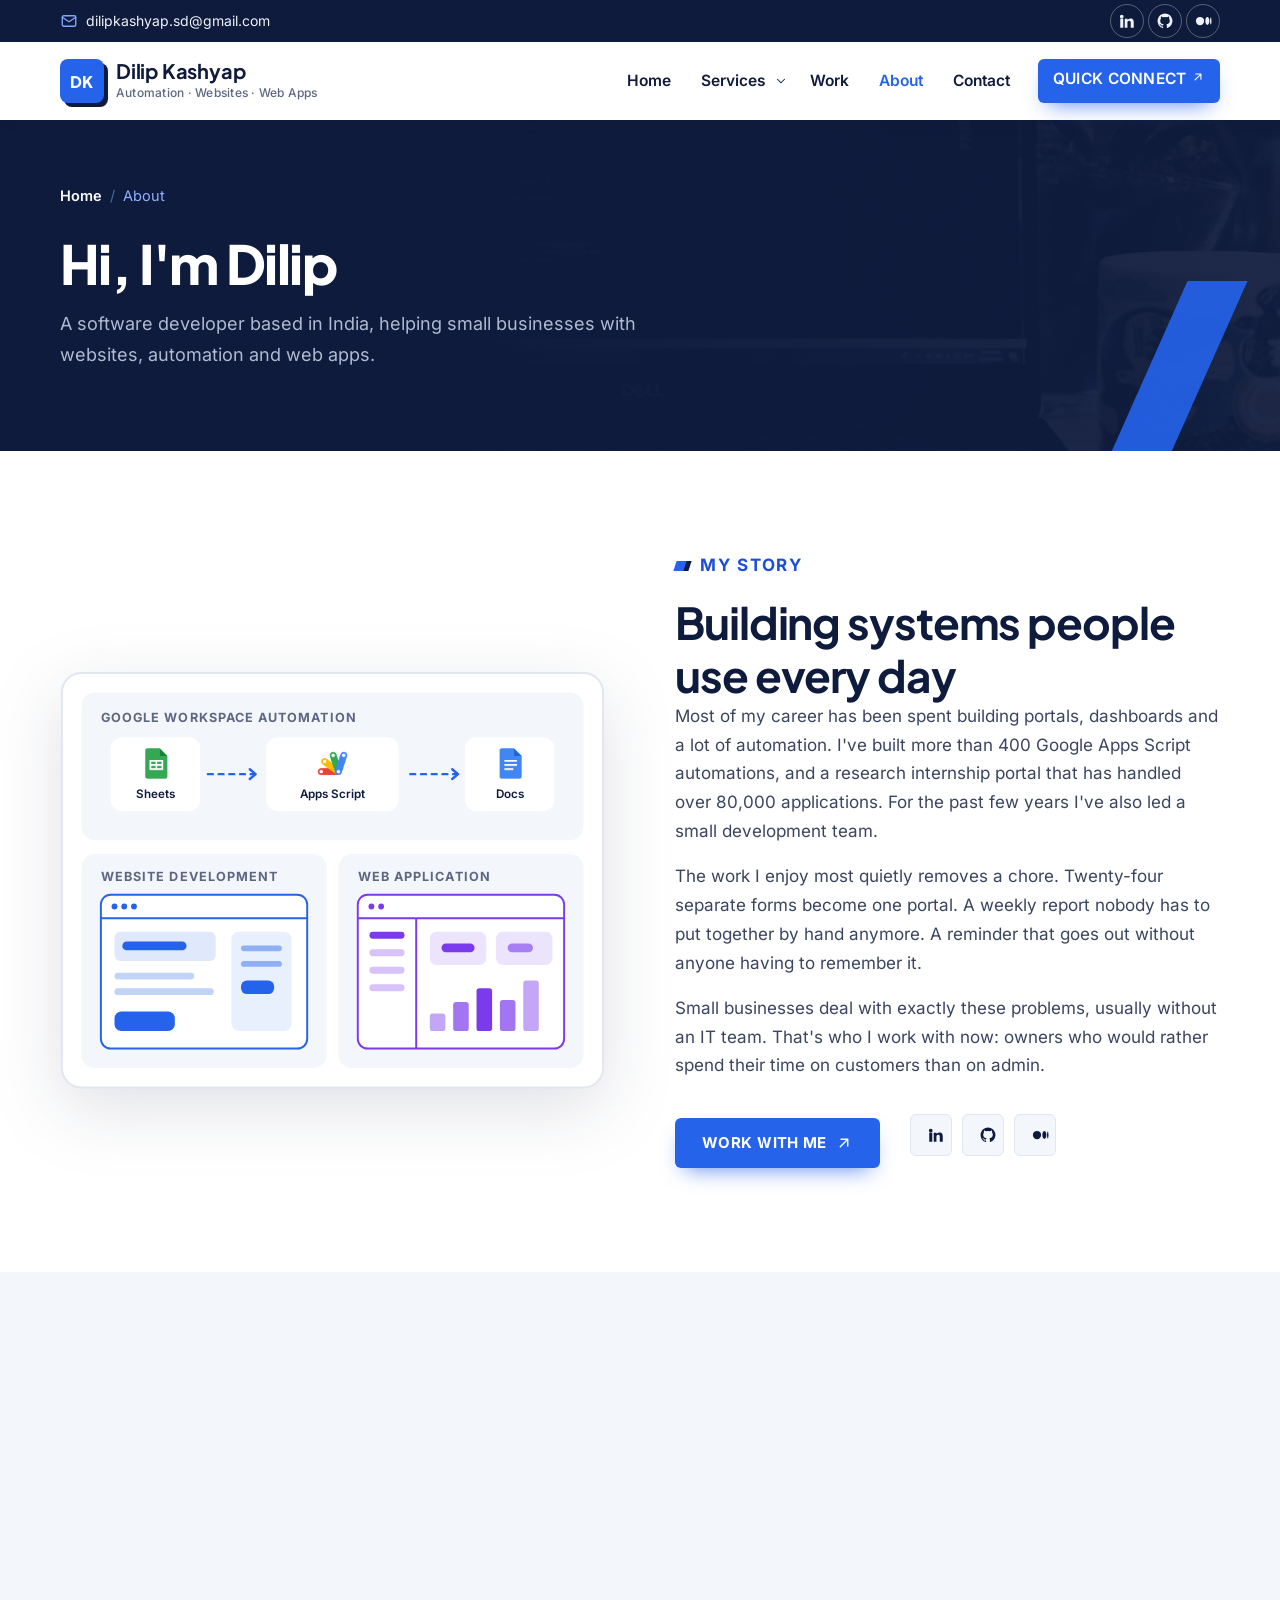
==== about/index.html @ 730f119f "Launch: automation, websites and web applications for small businesses Static site built from sidehu" ====
<!doctype html>
<html lang="en-GB">
<head>
<meta charset="utf-8">
<meta name="viewport" content="width=device-width, initial-scale=1">
<title>About Dilip Kashyap · Developer for Small Businesses</title>
<meta name="description" content="Dilip Kashyap is a developer in India, with 9 years' experience and 400+ automations built, helping small businesses with websites and automation.">
<link rel="canonical" href="https://dilipk15.github.io/about/">
<meta name="author" content="Dilip Kashyap">
<meta name="theme-color" content="#0b1220">
<meta property="og:type" content="website">
<meta property="og:site_name" content="Dilip Kashyap">
<meta property="og:title" content="About Dilip Kashyap · Developer for Small Businesses">
<meta property="og:description" content="Dilip Kashyap is a developer in India, with 9 years' experience and 400+ automations built, helping small businesses with websites and automation.">
<meta property="og:url" content="https://dilipk15.github.io/about/">
<meta property="og:image" content="https://dilipk15.github.io/assets/img/og.png">
<meta property="og:image:width" content="1200">
<meta property="og:image:height" content="630">
<meta property="og:locale" content="en_GB">
<meta name="twitter:card" content="summary_large_image">
<meta name="twitter:title" content="About Dilip Kashyap · Developer for Small Businesses">
<meta name="twitter:description" content="Dilip Kashyap is a developer in India, with 9 years' experience and 400+ automations built, helping small businesses with websites and automation.">
<meta name="twitter:image" content="https://dilipk15.github.io/assets/img/og.png">
<link rel="icon" href="/favicon.svg" type="image/svg+xml">
<script>document.documentElement.classList.add('js')</script>
<link rel="preload" href="/assets/fonts/inter-latin.woff2" as="font" type="font/woff2" crossorigin>
<link rel="preload" href="/assets/fonts/jakarta-latin.woff2" as="font" type="font/woff2" crossorigin>
<link rel="stylesheet" href="/assets/css/styles.css">
<link rel="alternate" type="text/plain" href="/llms.txt" title="Site summary for AI assistants">
<script type="application/ld+json">{"@context":"https://schema.org","@graph":[{"@type":"WebSite","@id":"https://dilipk15.github.io/#website","url":"https://dilipk15.github.io/","name":"Dilip Kashyap","description":"Dilip Kashyap is a software developer based in India, with 9 years of experience. He builds business automation (including Google Workspace and Apps Script), websites and custom web applications for small businesses in the UK, US, Canada, Australia and New Zealand. Projects are quoted at a fixed price, and clients own all code and data.","inLanguage":"en-GB","publisher":{"@id":"https://dilipk15.github.io/#business"}},{"@type":"Person","@id":"https://dilipk15.github.io/#person","name":"Dilip Kashyap","jobTitle":"Automation and web developer for small businesses","url":"https://dilipk15.github.io/about/","email":"mailto:dilipkashyap.sd@gmail.com","address":{"@type":"PostalAddress","addressCountry":"IN"},"sameAs":["https://www.linkedin.com/in/dilipkashyapofficial/","https://dilipkashyap15.medium.com/","https://github.com/dilipk15"],"knowsAbout":["Web development","Business process automation","Google Apps Script","Google Workspace","PHP","Laravel","JavaScript","MySQL","Custom web applications"]},{"@type":"ProfessionalService","@id":"https://dilipk15.github.io/#business","name":"Dilip Kashyap: Automation, Websites & Web Apps","url":"https://dilipk15.github.io/","email":"dilipkashyap.sd@gmail.com","description":"Dilip Kashyap is a software developer based in India, with 9 years of experience. He builds business automation (including Google Workspace and Apps Script), websites and custom web applications for small businesses in the UK, US, Canada, Australia and New Zealand. Projects are quoted at a fixed price, and clients own all code and data.","founder":{"@id":"https://dilipk15.github.io/#person"},"address":{"@type":"PostalAddress","addressCountry":"IN"},"areaServed":[{"@type":"Country","name":"United Kingdom"},{"@type":"Country","name":"United States"},{"@type":"Country","name":"Canada"},{"@type":"Country","name":"Australia"},{"@type":"Country","name":"New Zealand"}],"sameAs":["https://www.linkedin.com/in/dilipkashyapofficial/","https://dilipkashyap15.medium.com/","https://github.com/dilipk15"],"hasOfferCatalog":{"@type":"OfferCatalog","name":"Services","itemListElement":[{"@type":"Offer","itemOffered":{"@type":"Service","name":"Business Automation","url":"https://dilipk15.github.io/services/automation/"}},{"@type":"Offer","itemOffered":{"@type":"Service","name":"Websites","url":"https://dilipk15.github.io/services/websites/"}},{"@type":"Offer","itemOffered":{"@type":"Service","name":"Custom Web Applications","url":"https://dilipk15.github.io/services/web-applications/"}}]}},{"@type":"ProfilePage","@id":"https://dilipk15.github.io/about/#webpage","url":"https://dilipk15.github.io/about/","name":"About Dilip Kashyap · Developer for Small Businesses","description":"Dilip Kashyap is a developer in India, with 9 years' experience and 400+ automations built, helping small businesses with websites and automation.","isPartOf":{"@id":"https://dilipk15.github.io/#website"},"about":{"@id":"https://dilipk15.github.io/#person"},"breadcrumb":{"@id":"https://dilipk15.github.io/about/#breadcrumb"}},{"@type":"BreadcrumbList","@id":"https://dilipk15.github.io/about/#breadcrumb","itemListElement":[{"@type":"ListItem","position":1,"name":"Home","item":"https://dilipk15.github.io/"},{"@type":"ListItem","position":2,"name":"About","item":"https://dilipk15.github.io/about/"}]}]}</script>
</head>
<body>

<a class="skip-link" href="#main">Skip to content</a>
<div class="topbar">
  <div class="wrap topbar-inner">
    <ul class="topbar-info">
      <li><a href="mailto:dilipkashyap.sd@gmail.com"><svg class="icon-sm" viewBox="0 0 24 24" fill="none" stroke="currentColor" stroke-width="1.8" stroke-linecap="round" stroke-linejoin="round" aria-hidden="true"><rect x="3" y="5" width="18" height="14" rx="2"/><path d="m3 7 9 6 9-6"/></svg> dilipkashyap.sd@gmail.com</a></li>
    </ul>
    <div class="topbar-social">
      <a class="" href="https://www.linkedin.com/in/dilipkashyapofficial/" target="_blank" rel="noopener" aria-label="LinkedIn (opens in a new tab)"><svg class="icon-sm brand-icon" viewBox="0 0 24 24" fill="none" stroke="currentColor" stroke-width="1.8" stroke-linecap="round" stroke-linejoin="round" aria-hidden="true"><path d="M4.98 3.5a2.5 2.5 0 1 1 0 5 2.5 2.5 0 0 1 0-5M3 9h4v12H3zM9 9h3.8v1.7h.05c.53-.95 1.83-1.95 3.77-1.95C20.5 8.75 21 11.2 21 14.1V21h-4v-6.1c0-1.45-.03-3.32-2.05-3.32-2.05 0-2.37 1.58-2.37 3.21V21H9z"/></svg></a>
      <a class="" href="https://github.com/dilipk15" target="_blank" rel="noopener" aria-label="GitHub (opens in a new tab)"><svg class="icon-sm brand-icon" viewBox="0 0 24 24" fill="none" stroke="currentColor" stroke-width="1.8" stroke-linecap="round" stroke-linejoin="round" aria-hidden="true"><path d="M12 2a10 10 0 0 0-3.16 19.49c.5.09.68-.22.68-.48l-.01-1.7c-2.78.6-3.37-1.34-3.37-1.34-.45-1.16-1.11-1.47-1.11-1.47-.91-.62.07-.61.07-.61 1 .07 1.53 1.03 1.53 1.03.9 1.53 2.36 1.09 2.94.83.09-.65.35-1.09.63-1.34-2.22-.25-4.56-1.11-4.56-4.95 0-1.09.39-1.99 1.03-2.69-.1-.25-.45-1.27.1-2.65 0 0 .84-.27 2.75 1.03a9.5 9.5 0 0 1 5 0c1.91-1.3 2.75-1.03 2.75-1.03.55 1.38.2 2.4.1 2.65.64.7 1.03 1.6 1.03 2.69 0 3.85-2.34 4.7-4.57 4.94.36.31.68.92.68 1.85l-.01 2.75c0 .27.18.58.69.48A10 10 0 0 0 12 2"/></svg></a>
      <a class="" href="https://dilipkashyap15.medium.com/" target="_blank" rel="noopener" aria-label="Medium (opens in a new tab)"><svg class="icon-sm brand-icon" viewBox="0 0 24 24" fill="none" stroke="currentColor" stroke-width="1.8" stroke-linecap="round" stroke-linejoin="round" aria-hidden="true"><path d="M2.5 12a5.5 5.5 0 1 1 11 0 5.5 5.5 0 0 1-11 0M15.1 12c0-2.9 1.2-5.2 2.7-5.2s2.7 2.3 2.7 5.2-1.2 5.2-2.7 5.2-2.7-2.3-2.7-5.2M21.4 12c0-2.6.43-4.7.96-4.7s.96 2.1.96 4.7-.43 4.7-.96 4.7-.96-2.1-.96-4.7"/></svg></a></div>
  </div>
</div>
<header class="site-header">
  <div class="wrap header-inner">
    <a class="brand" href="/"><span class="brand-mark" aria-hidden="true">DK</span><span class="brand-text">Dilip Kashyap<small>Automation · Websites · Web Apps</small></span></a>
    <button type="button" class="menu-toggle" aria-expanded="false" aria-controls="site-nav">
      <span class="menu-icon" aria-hidden="true"></span><span class="visually-hidden">Menu</span>
    </button>
    <nav id="site-nav" class="site-nav" aria-label="Main">
      <ul class="nav-list">
        <li><a href="/">Home</a></li>
        <li class="has-sub">
          <a href="/services/">Services</a>
          <button type="button" class="sub-toggle" aria-expanded="false" aria-controls="sub-services"><span class="visually-hidden">Show services</span><svg class="icon-xs" viewBox="0 0 24 24" fill="none" stroke="currentColor" stroke-width="1.8" stroke-linecap="round" stroke-linejoin="round" aria-hidden="true"><path d="m6 9 6 6 6-6"/></svg></button>
          <ul class="sub-menu" id="sub-services">
            <li><a href="/services/automation/">Business Automation</a></li><li><a href="/services/websites/">Websites</a></li><li><a href="/services/web-applications/">Custom Web Applications</a></li>
          </ul>
        </li>
        <li><a href="/#work">Work</a></li>
        <li><a href="/about/" aria-current="page">About</a></li>
        <li><a href="/contact/">Contact</a></li>
        <li class="nav-cta"><a class="btn btn-primary btn-small" href="/contact/">Quick Connect <svg class="icon-xs" viewBox="0 0 24 24" fill="none" stroke="currentColor" stroke-width="1.8" stroke-linecap="round" stroke-linejoin="round" aria-hidden="true"><path d="M7 17 17 7M8 7h9v9"/></svg></a></li>
      </ul>
    </nav>
  </div>
</header>
<main id="main">


<header class="page-banner">
  <div class="banner-photo" aria-hidden="true"><img class="cover" src="/assets/img/stock/hero-laptop-1200.webp" srcset="/assets/img/stock/hero-laptop-360.webp 360w, /assets/img/stock/hero-laptop-640.webp 640w, /assets/img/stock/hero-laptop-1200.webp 1200w" sizes="100vw" width="1200" height="789" alt="" fetchpriority="high"></div>
  <div class="wrap">
    
<nav class="breadcrumbs" aria-label="Breadcrumb">
  <ol>
    <li><a href="/">Home</a></li><li aria-current="page">About</li>
  </ol>
</nav>
    <h1>Hi, I'm Dilip</h1>
    <p class="lead">A software developer based in India, helping small businesses with websites, automation and web apps.</p>
    
  </div>
</header>
<section class="section">
  <div class="wrap about-grid">
    <div class="build-frame">
      <svg class="art-frame" viewBox="0 0 560 430" role="img" aria-label="What I build: a Google Workspace automation connecting Sheets, Apps Script and Docs, a website, and a web application">
    <rect x="2" y="2" width="556" height="426" rx="20" fill="#fff" stroke="var(--line)" stroke-width="2"/>

    <!-- 1. Google Workspace connection -->
    <rect x="22" y="22" width="516" height="152" rx="14" fill="#f3f6fb"/>
    <text x="42" y="52" font-family="Inter, Arial, sans-serif" font-size="13" font-weight="700" letter-spacing="1.1" fill="#5d6781">GOOGLE WORKSPACE AUTOMATION</text>
    <rect x="52" y="68" width="92" height="76" rx="12" fill="#fff"/>
    <image href="/assets/img/tools/sheets.png" x="82" y="78" width="34" height="34"/>
    <text x="98" y="130" text-anchor="middle" font-family="Inter, Arial, sans-serif" font-size="12" font-weight="600" fill="#0f1b3d">Sheets</text>
    <path d="M152 106h48" stroke="#2563eb" stroke-width="2.5" stroke-linecap="round" stroke-dasharray="5 6"/>
    <path d="M195 101l6 5-6 5" fill="none" stroke="#2563eb" stroke-width="2.5" stroke-linecap="round" stroke-linejoin="round"/>
    <rect x="212" y="68" width="136" height="76" rx="12" fill="#fff"/>
    <image href="/assets/img/tools/apps-script.png" x="263" y="78" width="34" height="34"/>
    <text x="280" y="130" text-anchor="middle" font-family="Inter, Arial, sans-serif" font-size="12" font-weight="600" fill="#0f1b3d">Apps Script</text>
    <path d="M360 106h48" stroke="#2563eb" stroke-width="2.5" stroke-linecap="round" stroke-dasharray="5 6"/>
    <path d="M403 101l6 5-6 5" fill="none" stroke="#2563eb" stroke-width="2.5" stroke-linecap="round" stroke-linejoin="round"/>
    <rect x="416" y="68" width="92" height="76" rx="12" fill="#fff"/>
    <image href="/assets/img/tools/docs.png" x="446" y="78" width="34" height="34"/>
    <text x="462" y="130" text-anchor="middle" font-family="Inter, Arial, sans-serif" font-size="12" font-weight="600" fill="#0f1b3d">Docs</text>

    <!-- 2. Website development -->
    <rect x="22" y="188" width="252" height="220" rx="14" fill="#f3f6fb"/>
    <text x="42" y="216" font-family="Inter, Arial, sans-serif" font-size="13" font-weight="700" letter-spacing="1.1" fill="#5d6781">WEBSITE DEVELOPMENT</text>
    <rect x="42" y="230" width="212" height="158" rx="10" fill="#fff" stroke="#2563eb" stroke-width="2"/>
    <path d="M42 254h212" stroke="#2563eb" stroke-width="2"/>
    <circle cx="56" cy="242" r="3" fill="#2563eb"/><circle cx="66" cy="242" r="3" fill="#2563eb"/><circle cx="76" cy="242" r="3" fill="#2563eb"/>
    <rect x="56" y="268" width="104" height="30" rx="6" fill="#2563eb" opacity=".14"/>
    <rect x="64" y="278" width="66" height="9" rx="4.5" fill="#2563eb"/>
    <rect x="56" y="310" width="82" height="7" rx="3.5" fill="#2563eb" opacity=".28"/>
    <rect x="56" y="326" width="102" height="7" rx="3.5" fill="#2563eb" opacity=".28"/>
    <rect x="56" y="350" width="62" height="20" rx="7" fill="#2563eb"/>
    <rect x="176" y="268" width="62" height="102" rx="8" fill="#2563eb" opacity=".1"/>
    <rect x="186" y="282" width="42" height="6" rx="3" fill="#2563eb" opacity=".45"/>
    <rect x="186" y="298" width="42" height="6" rx="3" fill="#2563eb" opacity=".45"/>
    <rect x="186" y="318" width="34" height="14" rx="6" fill="#2563eb"/>

    <!-- 3. Web application -->
    <rect x="286" y="188" width="252" height="220" rx="14" fill="#f3f6fb"/>
    <text x="306" y="216" font-family="Inter, Arial, sans-serif" font-size="13" font-weight="700" letter-spacing="1.1" fill="#5d6781">WEB APPLICATION</text>
    <rect x="306" y="230" width="212" height="158" rx="10" fill="#fff" stroke="#7c3aed" stroke-width="2"/>
    <path d="M306 254h212M366 254v134" stroke="#7c3aed" stroke-width="2"/>
    <circle cx="320" cy="242" r="3" fill="#7c3aed"/><circle cx="330" cy="242" r="3" fill="#7c3aed"/>
    <rect x="318" y="268" width="36" height="7" rx="3.5" fill="#7c3aed"/>
    <rect x="318" y="286" width="36" height="7" rx="3.5" fill="#7c3aed" opacity=".3"/>
    <rect x="318" y="304" width="36" height="7" rx="3.5" fill="#7c3aed" opacity=".3"/>
    <rect x="318" y="322" width="36" height="7" rx="3.5" fill="#7c3aed" opacity=".3"/>
    <rect x="380" y="268" width="58" height="34" rx="7" fill="#7c3aed" opacity=".14"/>
    <rect x="392" y="280" width="34" height="9" rx="4.5" fill="#7c3aed"/>
    <rect x="448" y="268" width="58" height="34" rx="7" fill="#7c3aed" opacity=".14"/>
    <rect x="460" y="280" width="26" height="9" rx="4.5" fill="#7c3aed" opacity=".6"/>
    <rect x="380" y="352" width="16" height="18" rx="3" fill="#7c3aed" opacity=".45"/>
    <rect x="404" y="340" width="16" height="30" rx="3" fill="#7c3aed" opacity=".7"/>
    <rect x="428" y="326" width="16" height="44" rx="3" fill="#7c3aed"/>
    <rect x="452" y="338" width="16" height="32" rx="3" fill="#7c3aed" opacity=".7"/>
    <rect x="476" y="318" width="16" height="52" rx="3" fill="#7c3aed" opacity=".45"/>
  </svg>
    </div>
    <div class="about-copy prose">
      <p class="eyebrow">My story</p>
      <h2 class="section-title">Building systems people use every day</h2>
      <p>Most of my career has been spent building portals, dashboards and a lot of automation. I've built more than 400 Google Apps Script automations, and a research internship portal that has handled over 80,000 applications. For the past few years I've also led a small development team.</p>
      <p>The work I enjoy most quietly removes a chore. Twenty-four separate forms become one portal. A weekly report nobody has to put together by hand anymore. A reminder that goes out without anyone having to remember it.</p>
      <p>Small businesses deal with exactly these problems, usually without an IT team. That's who I work with now: owners who would rather spend their time on customers than on admin.</p>
      <div class="about-foot">
        <a class="btn btn-primary" href="/contact/">Work with me <svg class="icon-sm" viewBox="0 0 24 24" fill="none" stroke="currentColor" stroke-width="1.8" stroke-linecap="round" stroke-linejoin="round" aria-hidden="true"><path d="M7 17 17 7M8 7h9v9"/></svg></a>
        <p class="social-row">
          <a href="https://www.linkedin.com/in/dilipkashyapofficial/" target="_blank" rel="noopener" aria-label="LinkedIn (opens in a new tab)"><svg class="icon-sm brand-icon" viewBox="0 0 24 24" fill="none" stroke="currentColor" stroke-width="1.8" stroke-linecap="round" stroke-linejoin="round" aria-hidden="true"><path d="M4.98 3.5a2.5 2.5 0 1 1 0 5 2.5 2.5 0 0 1 0-5M3 9h4v12H3zM9 9h3.8v1.7h.05c.53-.95 1.83-1.95 3.77-1.95C20.5 8.75 21 11.2 21 14.1V21h-4v-6.1c0-1.45-.03-3.32-2.05-3.32-2.05 0-2.37 1.58-2.37 3.21V21H9z"/></svg></a>
          <a href="https://github.com/dilipk15" target="_blank" rel="noopener" aria-label="GitHub (opens in a new tab)"><svg class="icon-sm brand-icon" viewBox="0 0 24 24" fill="none" stroke="currentColor" stroke-width="1.8" stroke-linecap="round" stroke-linejoin="round" aria-hidden="true"><path d="M12 2a10 10 0 0 0-3.16 19.49c.5.09.68-.22.68-.48l-.01-1.7c-2.78.6-3.37-1.34-3.37-1.34-.45-1.16-1.11-1.47-1.11-1.47-.91-.62.07-.61.07-.61 1 .07 1.53 1.03 1.53 1.03.9 1.53 2.36 1.09 2.94.83.09-.65.35-1.09.63-1.34-2.22-.25-4.56-1.11-4.56-4.95 0-1.09.39-1.99 1.03-2.69-.1-.25-.45-1.27.1-2.65 0 0 .84-.27 2.75 1.03a9.5 9.5 0 0 1 5 0c1.91-1.3 2.75-1.03 2.75-1.03.55 1.38.2 2.4.1 2.65.64.7 1.03 1.6 1.03 2.69 0 3.85-2.34 4.7-4.57 4.94.36.31.68.92.68 1.85l-.01 2.75c0 .27.18.58.69.48A10 10 0 0 0 12 2"/></svg></a>
          <a href="https://dilipkashyap15.medium.com/" target="_blank" rel="noopener" aria-label="Medium (opens in a new tab)"><svg class="icon-sm brand-icon" viewBox="0 0 24 24" fill="none" stroke="currentColor" stroke-width="1.8" stroke-linecap="round" stroke-linejoin="round" aria-hidden="true"><path d="M2.5 12a5.5 5.5 0 1 1 11 0 5.5 5.5 0 0 1-11 0M15.1 12c0-2.9 1.2-5.2 2.7-5.2s2.7 2.3 2.7 5.2-1.2 5.2-2.7 5.2-2.7-2.3-2.7-5.2M21.4 12c0-2.6.43-4.7.96-4.7s.96 2.1.96 4.7-.43 4.7-.96 4.7-.96-2.1-.96-4.7"/></svg></a>
        </p>
      </div>
    </div>
  </div>
</section>

<section class="section tinted">
  <div class="wrap">
    <div class="head-center"><p class="eyebrow center">Experience</p><h2 class="section-title">What I bring to your project</h2></div>
    <div class="feature-grid">
      <div class="feature"><span class="svc-badge"><svg class="icon" viewBox="0 0 24 24" fill="none" stroke="currentColor" stroke-width="1.8" stroke-linecap="round" stroke-linejoin="round" aria-hidden="true"><rect x="3" y="4" width="18" height="13" rx="2"/><path d="M3 8h18M8 21h8M12 17v4"/></svg></span><h3>9 years of development</h3><p>Full-stack web applications with PHP, Laravel, JavaScript and MySQL, from first idea to daily use.</p></div><div class="feature"><span class="svc-badge"><svg class="icon" viewBox="0 0 24 24" fill="none" stroke="currentColor" stroke-width="1.8" stroke-linecap="round" stroke-linejoin="round" aria-hidden="true"><path d="M4 12a8 8 0 0 1 13.7-5.6L20 8.5"/><path d="M20 4v4.5h-4.5"/><path d="M20 12a8 8 0 0 1-13.7 5.6L4 15.5"/><path d="M4 20v-4.5h4.5"/></svg></span><h3>400+ automations</h3><p>Google Apps Script and Google Workspace automations that save teams hours of manual work every week.</p></div><div class="feature"><span class="svc-badge"><svg class="icon" viewBox="0 0 24 24" fill="none" stroke="currentColor" stroke-width="1.8" stroke-linecap="round" stroke-linejoin="round" aria-hidden="true"><circle cx="9" cy="8" r="3.5"/><path d="M2.5 20a6.5 6.5 0 0 1 13 0M16 4.5a3.5 3.5 0 0 1 0 7M18 13.5a6.5 6.5 0 0 1 3.5 6.5"/></svg></span><h3>Leading a team</h3><p>I lead a small team of developers, so I'm used to planning work, reviewing quality and communicating clearly.</p></div><div class="feature"><span class="svc-badge"><svg class="icon" viewBox="0 0 24 24" fill="none" stroke="currentColor" stroke-width="1.8" stroke-linecap="round" stroke-linejoin="round" aria-hidden="true"><path d="M21 3 10 14"/><path d="m21 3-7 18-4-7-7-4z"/></svg></span><h3>Integrations</h3><p>REST APIs connecting different systems with Google Workspace, so information moves without copy and paste.</p></div><div class="feature"><span class="svc-badge"><svg class="icon" viewBox="0 0 24 24" fill="none" stroke="currentColor" stroke-width="1.8" stroke-linecap="round" stroke-linejoin="round" aria-hidden="true"><rect x="3" y="5" width="18" height="16" rx="2"/><path d="M3 10h18M8 3v4M16 3v4"/></svg></span><h3>Project management</h3><p>Google Project Management Certificate. Clear scope, realistic timelines and regular updates.</p></div><div class="feature"><span class="svc-badge"><svg class="icon" viewBox="0 0 24 24" fill="none" stroke="currentColor" stroke-width="1.8" stroke-linecap="round" stroke-linejoin="round" aria-hidden="true"><path d="M4 5a2 2 0 0 1 2-2h13v16H6a2 2 0 0 0-2 2z"/><path d="M4 21V5M9 7h6"/></svg></span><h3>Writing &amp; open source</h3><p>I write about automation on Medium and publish some of my tools as open source on GitHub.</p></div>
    </div>
  </div>
</section>

<section class="section">
  <div class="wrap split">
    <div>
      <p class="eyebrow">Location &amp; hours</p>
      <h2 class="section-title">Working across time zones</h2>
      <p class="section-lead">I work from India (India Standard Time, UTC+5:30) with clients in the United Kingdom, United States, Canada, Australia and New Zealand.</p>
    </div>
    <div class="panel">
      <h3 class="panel-title">Good times for a call</h3>
      <ul class="tick-list">
        <li><svg class="icon-sm" viewBox="0 0 24 24" fill="none" stroke="currentColor" stroke-width="1.8" stroke-linecap="round" stroke-linejoin="round" aria-hidden="true"><circle cx="12" cy="12" r="9"/><path d="M12 7v5l3 2"/></svg> <span><strong>UK:</strong> afternoons</span></li>
        <li><svg class="icon-sm" viewBox="0 0 24 24" fill="none" stroke="currentColor" stroke-width="1.8" stroke-linecap="round" stroke-linejoin="round" aria-hidden="true"><circle cx="12" cy="12" r="9"/><path d="M12 7v5l3 2"/></svg> <span><strong>US &amp; Canada (Eastern):</strong> mornings</span></li>
        <li><svg class="icon-sm" viewBox="0 0 24 24" fill="none" stroke="currentColor" stroke-width="1.8" stroke-linecap="round" stroke-linejoin="round" aria-hidden="true"><circle cx="12" cy="12" r="9"/><path d="M12 7v5l3 2"/></svg> <span><strong>Australia &amp; New Zealand:</strong> afternoons</span></li>
      </ul>
      <p class="muted small">Other times can usually be arranged.</p>
    </div>
  </div>
</section>

<section class="cta-strip">
  <div class="wrap">
    <div class="cta-inner">
      <div class="cta-mark" aria-hidden="true"><svg class="icon" viewBox="0 0 24 24" fill="none" stroke="currentColor" stroke-width="1.8" stroke-linecap="round" stroke-linejoin="round" aria-hidden="true"><path d="M12 3v4M12 17v4M3 12h4M17 12h4M6 6l2.5 2.5M15.5 15.5 18 18M6 18l2.5-2.5M15.5 8.5 18 6"/></svg></div>
      <div class="cta-text">
        <h2>Let's talk about your business</h2>
        <p>Send a short message about what you'd like to fix. I reply within one working day.</p>
      </div>
      <a class="btn btn-primary" href="/contact/">Quick Connect <svg class="icon-sm" viewBox="0 0 24 24" fill="none" stroke="currentColor" stroke-width="1.8" stroke-linecap="round" stroke-linejoin="round" aria-hidden="true"><path d="M7 17 17 7M8 7h9v9"/></svg></a>
    </div>
  </div>
</section>
</main>

<footer class="site-footer">
  <div class="wrap">
    <div class="footer-top">
      <a class="footer-brand" href="/"><span class="brand-mark" aria-hidden="true">DK</span><span>Dilip Kashyap<small>Automation · Websites · Web Apps</small></span></a>
      <p class="footer-pitch">You run the business. I&rsquo;ll automate the rest.</p>
      <a class="btn btn-primary" href="mailto:dilipkashyap.sd@gmail.com?subject=Project%20enquiry"><svg class="icon-sm" viewBox="0 0 24 24" fill="none" stroke="currentColor" stroke-width="1.8" stroke-linecap="round" stroke-linejoin="round" aria-hidden="true"><rect x="3" y="5" width="18" height="14" rx="2"/><path d="m3 7 9 6 9-6"/></svg> Email me</a>
    </div>
    <div class="footer-grid">
      <div>
        <h2 class="footer-title">About</h2>
        <p>I build business automation, websites and custom web applications for small businesses in the UK, US, Canada, Australia and New Zealand.</p>
        <div class="footer-social">
          <a href="https://www.linkedin.com/in/dilipkashyapofficial/" target="_blank" rel="noopener" aria-label="LinkedIn (opens in a new tab)"><svg class="icon-sm brand-icon" viewBox="0 0 24 24" fill="none" stroke="currentColor" stroke-width="1.8" stroke-linecap="round" stroke-linejoin="round" aria-hidden="true"><path d="M4.98 3.5a2.5 2.5 0 1 1 0 5 2.5 2.5 0 0 1 0-5M3 9h4v12H3zM9 9h3.8v1.7h.05c.53-.95 1.83-1.95 3.77-1.95C20.5 8.75 21 11.2 21 14.1V21h-4v-6.1c0-1.45-.03-3.32-2.05-3.32-2.05 0-2.37 1.58-2.37 3.21V21H9z"/></svg></a>
          <a href="https://github.com/dilipk15" target="_blank" rel="noopener" aria-label="GitHub (opens in a new tab)"><svg class="icon-sm brand-icon" viewBox="0 0 24 24" fill="none" stroke="currentColor" stroke-width="1.8" stroke-linecap="round" stroke-linejoin="round" aria-hidden="true"><path d="M12 2a10 10 0 0 0-3.16 19.49c.5.09.68-.22.68-.48l-.01-1.7c-2.78.6-3.37-1.34-3.37-1.34-.45-1.16-1.11-1.47-1.11-1.47-.91-.62.07-.61.07-.61 1 .07 1.53 1.03 1.53 1.03.9 1.53 2.36 1.09 2.94.83.09-.65.35-1.09.63-1.34-2.22-.25-4.56-1.11-4.56-4.95 0-1.09.39-1.99 1.03-2.69-.1-.25-.45-1.27.1-2.65 0 0 .84-.27 2.75 1.03a9.5 9.5 0 0 1 5 0c1.91-1.3 2.75-1.03 2.75-1.03.55 1.38.2 2.4.1 2.65.64.7 1.03 1.6 1.03 2.69 0 3.85-2.34 4.7-4.57 4.94.36.31.68.92.68 1.85l-.01 2.75c0 .27.18.58.69.48A10 10 0 0 0 12 2"/></svg></a>
          <a href="https://dilipkashyap15.medium.com/" target="_blank" rel="noopener" aria-label="Medium (opens in a new tab)"><svg class="icon-sm brand-icon" viewBox="0 0 24 24" fill="none" stroke="currentColor" stroke-width="1.8" stroke-linecap="round" stroke-linejoin="round" aria-hidden="true"><path d="M2.5 12a5.5 5.5 0 1 1 11 0 5.5 5.5 0 0 1-11 0M15.1 12c0-2.9 1.2-5.2 2.7-5.2s2.7 2.3 2.7 5.2-1.2 5.2-2.7 5.2-2.7-2.3-2.7-5.2M21.4 12c0-2.6.43-4.7.96-4.7s.96 2.1.96 4.7-.43 4.7-.96 4.7-.96-2.1-.96-4.7"/></svg></a>
        </div>
      </div>
      <div>
        <h2 class="footer-title">Services</h2>
        <ul class="footer-links"><li><a href="/services/automation/"><svg class="icon-xs" viewBox="0 0 24 24" fill="none" stroke="currentColor" stroke-width="1.8" stroke-linecap="round" stroke-linejoin="round" aria-hidden="true"><path d="M5 12h14M13 6l6 6-6 6"/></svg> Business Automation</a></li><li><a href="/services/websites/"><svg class="icon-xs" viewBox="0 0 24 24" fill="none" stroke="currentColor" stroke-width="1.8" stroke-linecap="round" stroke-linejoin="round" aria-hidden="true"><path d="M5 12h14M13 6l6 6-6 6"/></svg> Websites</a></li><li><a href="/services/web-applications/"><svg class="icon-xs" viewBox="0 0 24 24" fill="none" stroke="currentColor" stroke-width="1.8" stroke-linecap="round" stroke-linejoin="round" aria-hidden="true"><path d="M5 12h14M13 6l6 6-6 6"/></svg> Custom Web Applications</a></li></ul>
      </div>
      <div>
        <h2 class="footer-title">Explore</h2>
        <ul class="footer-links">
          <li><a href="/#work"><svg class="icon-xs" viewBox="0 0 24 24" fill="none" stroke="currentColor" stroke-width="1.8" stroke-linecap="round" stroke-linejoin="round" aria-hidden="true"><path d="M5 12h14M13 6l6 6-6 6"/></svg> Work</a></li>
          <li><a href="/about/"><svg class="icon-xs" viewBox="0 0 24 24" fill="none" stroke="currentColor" stroke-width="1.8" stroke-linecap="round" stroke-linejoin="round" aria-hidden="true"><path d="M5 12h14M13 6l6 6-6 6"/></svg> About</a></li>
          <li><a href="/contact/"><svg class="icon-xs" viewBox="0 0 24 24" fill="none" stroke="currentColor" stroke-width="1.8" stroke-linecap="round" stroke-linejoin="round" aria-hidden="true"><path d="M5 12h14M13 6l6 6-6 6"/></svg> Contact</a></li>
          <li><a href="/privacy/"><svg class="icon-xs" viewBox="0 0 24 24" fill="none" stroke="currentColor" stroke-width="1.8" stroke-linecap="round" stroke-linejoin="round" aria-hidden="true"><path d="M5 12h14M13 6l6 6-6 6"/></svg> Privacy</a></li>
        </ul>
      </div>
      <div>
        <h2 class="footer-title">Contact</h2>
        <ul class="footer-contact">
          <li><svg class="icon-sm" viewBox="0 0 24 24" fill="none" stroke="currentColor" stroke-width="1.8" stroke-linecap="round" stroke-linejoin="round" aria-hidden="true"><rect x="3" y="5" width="18" height="14" rx="2"/><path d="m3 7 9 6 9-6"/></svg><a href="mailto:dilipkashyap.sd@gmail.com">dilipkashyap.sd@gmail.com</a></li>
          <li><svg class="icon-sm" viewBox="0 0 24 24" fill="none" stroke="currentColor" stroke-width="1.8" stroke-linecap="round" stroke-linejoin="round" aria-hidden="true"><circle cx="12" cy="12" r="9"/><path d="M12 7v5l3 2"/></svg><span>Replies within 1 working day</span></li>
        </ul>
      </div>
    </div>
  </div>
  <div class="footer-bottom">
    <div class="wrap footer-bottom-inner">
      <p>© 2026 Dilip Kashyap. All rights reserved.</p>
      <p><a href="/privacy/">Privacy</a></p>
    </div>
  </div>
</footer>
<script src="/assets/js/site.js" defer></script>
</body>
</html>
---- assets/css/styles.css ----
@font-face{font-family: Inter;src: url("/assets/fonts/inter-latin.woff2") format("woff2");font-weight: 100 900;font-style: normal;font-display: swap}@font-face{font-family: "Plus Jakarta Sans";src: url("/assets/fonts/jakarta-latin.woff2") format("woff2");font-weight: 200 800;font-style: normal;font-display: swap}@font-face{font-family: "Inter Fallback";src: local("Arial");size-adjust: 107%;ascent-override: 90.5%;descent-override: 22.5%;line-gap-override: 0%}@font-face{font-family: "Jakarta Fallback";src: local("Arial");size-adjust: 104%;ascent-override: 96%;descent-override: 24%;line-gap-override: 0%}:root{--white: #ffffff;--tint: #f3f6fb;--ink: #0f1b3d;--text: #3a4560;--muted: #5d6781;--line: #e1e6ef;--line-strong: #cbd3e1;--blue: #2563eb;--blue-dark: #1d4ed8;--blue-soft: #e7efff;--navy: #0f1b3d;--navy-2: #16244d;--navy-line: rgba(255, 255, 255, .12);--on-navy: #eef2fa;--on-navy-muted: #b0bad0;--green: #059669;--green-soft: #e3f6ee;--green-ink: #047857;--violet: #7c3aed;--violet-soft: #f0e9fe;--violet-ink: #6d28d9;--red-ink: #b42318;--red-soft: #fdecea;--radius: 6px;--radius-lg: 12px;--maxw: 1200px;--shadow-sm: 0 2px 6px rgba(15, 27, 61, .06);--shadow: 0 16px 40px -18px rgba(15, 27, 61, .25);--ease: cubic-bezier(.2, .8, .2, 1);--heading: "Plus Jakarta Sans", "Jakarta Fallback", -apple-system, "Segoe UI", Roboto, Arial, sans-serif;--sans: Inter, "Inter Fallback", -apple-system, "Segoe UI", Roboto, Helvetica, Arial, sans-serif}*, *::before, *::after{box-sizing: border-box}*{margin: 0;padding: 0}html{scroll-behavior: smooth;scroll-padding-top: 96px;-webkit-text-size-adjust: 100%}body{font-family: var(--sans);font-size: 16.5px;line-height: 1.7;color: var(--text);background: var(--white);-webkit-font-smoothing: antialiased}img{max-width: 100%;height: auto;display: block}a{color: var(--blue);text-underline-offset: 3px}a:hover{color: var(--blue-dark)}h1, h2, h3{font-family: var(--heading);color: var(--ink);line-height: 1.2;letter-spacing: -.02em;font-weight: 700}ul, ol{list-style: none}button, input, select, textarea{font: inherit;color: inherit}:focus-visible{outline: 3px solid var(--blue);outline-offset: 3px}[hidden]{display: none !important}@media (prefers-reduced-motion: reduce){html{scroll-behavior: auto}*, *::before, *::after{transition: none !important;animation: none !important}}.wrap{max-width: var(--maxw);margin-inline: auto;padding-inline: 20px}.wrap.narrow{max-width: 800px}.visually-hidden{position: absolute !important;width: 1px;height: 1px;overflow: hidden;clip: rect(0 0 0 0);white-space: nowrap}.skip-link{position: absolute;left: 12px;top: -60px;background: var(--ink);color: #fff;padding: 10px 16px;z-index: 100}.skip-link:focus{top: 12px;color: #fff}.muted{color: var(--muted)}.small{font-size: 15px}.icon{width: 26px;height: 26px}.icon-sm{width: 18px;height: 18px;flex: none}.icon-xs{width: 14px;height: 14px;flex: none}.btn{display: inline-flex;align-items: center;justify-content: center;gap: 8px;min-height: 50px;padding: 12px 26px;border-radius: var(--radius);border: 1.5px solid transparent;font: 700 15px/1.2 var(--sans);letter-spacing: .02em;text-transform: uppercase;text-decoration: none;cursor: pointer;transition: background-color .2s, border-color .2s, color .2s, transform .2s var(--ease)}.btn .icon-sm, .btn .icon-xs{transition: transform .2s var(--ease)}.btn:hover .icon-sm, .btn:hover .icon-xs{transform: translate(2px, -2px)}.btn-primary{background: var(--blue);color: #fff;box-shadow: 0 10px 22px -10px rgba(37, 99, 235, .8)}.btn-primary:hover{background: var(--blue-dark);color: #fff}.btn-outline{background: #fff;border-color: var(--line-strong);color: var(--ink)}.btn-outline:hover{border-color: var(--blue);color: var(--blue)}.btn-ghost-light{border-color: rgba(255, 255, 255, .35);color: #fff}.btn-ghost-light:hover{background: rgba(255, 255, 255, .1);color: #fff}.btn-small{min-height: 44px;padding: 10px 18px;font-size: 13.5px}.actions{display: flex;flex-wrap: wrap;gap: 12px;margin-top: 30px}.round-icon{display: grid;place-items: center;width: 48px;height: 48px;border-radius: 50%;background: var(--ink);color: #fff;flex: none}.round-icon.solid{background: var(--blue)}.round-icon.soft{background: var(--blue-soft);color: var(--blue);width: 42px;height: 42px}.read-more{display: inline-flex;align-items: center;gap: 6px;font-size: 13.5px;font-weight: 700;letter-spacing: .04em;text-transform: uppercase;color: var(--ink)}.topbar{background: var(--navy);color: var(--on-navy-muted);font-size: 14px}.topbar-inner{display: flex;align-items: center;justify-content: space-between;gap: 16px;min-height: 42px}.topbar-info{display: flex;flex-wrap: wrap;gap: 4px 26px}.topbar-info li{display: inline-flex;align-items: center;gap: 8px}.topbar-info .icon-sm{color: #7fa6ff}.topbar a{color: var(--on-navy);text-decoration: none;display: inline-flex;align-items: center;gap: 8px}.topbar a:hover{color: #fff}.topbar-social{display: flex;gap: 4px}.topbar-social a{display: grid;place-items: center;width: 34px;height: 34px;border: 1px solid rgba(255, 255, 255, .3);border-radius: 50%}.brand-icon{fill: currentColor;stroke: none}.topbar-social a:hover{background: #fff;color: var(--navy);border-color: #fff}@media (max-width: 767px){.hide-sm{display: none !important}}.site-header{position: sticky;top: 0;z-index: 50;background: #fff;box-shadow: 0 6px 20px -12px rgba(15, 27, 61, .25)}.header-inner{display: flex;align-items: center;justify-content: space-between;gap: 16px;min-height: 78px;flex-wrap: wrap}.brand{display: inline-flex;align-items: center;gap: 12px;text-decoration: none}.brand-mark{display: grid;place-items: center;width: 44px;height: 44px;border-radius: 8px;background: var(--blue);color: #fff;font: 800 16px var(--heading);letter-spacing: .02em;box-shadow: 4px 4px 0 var(--ink);flex: none}.brand-text{display: flex;flex-direction: column;font: 700 20px/1.1 var(--heading);color: var(--ink);letter-spacing: -.01em}.brand-text small{font: 500 12px/1.4 var(--sans);color: var(--muted);letter-spacing: .02em;margin-top: 3px}.menu-toggle{display: none}.nav-list{display: flex;align-items: center;gap: 2px;flex-wrap: wrap}.nav-list a{display: block;padding: 10px 14px;color: var(--ink);text-decoration: none;font-weight: 600;font-size: 15.5px;transition: color .15s}.nav-list a:hover, .nav-list a[aria-current="page"]{color: var(--blue)}.nav-cta{margin-left: 12px}.nav-list .nav-cta a{color: #fff}.has-sub{position: relative;display: flex;align-items: center}.sub-toggle{display: grid;place-items: center;width: 26px;height: 26px;margin-left: -12px;border: 0;background: none;color: var(--ink);cursor: pointer}.sub-toggle .icon-xs{transition: transform .2s}.sub-toggle[aria-expanded="true"] .icon-xs, .has-sub:hover .sub-toggle .icon-xs{transform: rotate(180deg)}.sub-menu{position: absolute;top: calc(100% + 14px);left: 0;min-width: 250px;background: #fff;border-top: 3px solid var(--blue);box-shadow: var(--shadow);padding: 8px 0;display: none}.sub-menu::before{content: "";position: absolute;left: 0;right: 0;top: -17px;height: 17px}.has-sub:hover .sub-menu, .has-sub:focus-within .sub-menu, .has-sub.is-open .sub-menu{display: block}.sub-menu a{padding: 10px 20px;font-weight: 500}.sub-menu a:hover{background: var(--tint)}@media (max-width: 1023px){.js .menu-toggle{display: grid;place-items: center;width: 48px;height: 48px;border: 0;border-radius: var(--radius);background: var(--ink);cursor: pointer}.menu-icon, .menu-icon::before, .menu-icon::after{display: block;width: 20px;height: 2px;background: #fff;border-radius: 2px;position: relative;transition: transform .2s, background-color .2s}.menu-icon::before, .menu-icon::after{content: "";position: absolute;left: 0}.menu-icon::before{top: -6px}.menu-icon::after{top: 6px}.menu-toggle[aria-expanded="true"] .menu-icon{background: transparent}.menu-toggle[aria-expanded="true"] .menu-icon::before{transform: translateY(6px) rotate(45deg)}.menu-toggle[aria-expanded="true"] .menu-icon::after{transform: translateY(-6px) rotate(-45deg)}.js .site-nav{display: none;width: 100%;padding-bottom: 18px}.js .site-nav.is-open{display: block}.js .nav-list{flex-direction: column;align-items: stretch;gap: 0;border-top: 1px solid var(--line)}.js .nav-list > li{border-bottom: 1px solid var(--line)}.js .nav-list a{padding: 13px 4px;font-size: 16.5px}.js .has-sub{flex-wrap: wrap}.js .has-sub > a{flex: 1}.js .sub-toggle{display: none}.js .sub-menu{display: block;position: static;box-shadow: none;border: 0;padding: 0 0 8px 16px;width: 100%;min-width: 0}.js .sub-menu a{padding: 8px 4px;font-size: 15.5px;color: var(--text)}.js .nav-cta{margin: 16px 0 0;border: 0 !important}.js .nav-cta a{width: 100%}}@media (max-width: 479px){.brand-text small{display: none}.brand-text{font-size: 18px}}.section{padding-block: 100px}main > .section:not(:first-of-type), .cta-strip{content-visibility: auto;contain-intrinsic-size: auto 900px}.section.tinted{background: var(--tint)}.section.navy{background: var(--navy);color: var(--on-navy-muted)}.section.navy .section-title{color: #fff}.section.dotted{background-color: var(--tint);background-image: radial-gradient(rgba(15, 27, 61, .09) 1.5px, transparent 1.5px);background-size: 26px 26px}.eyebrow{display: inline-flex;align-items: center;gap: 10px;font-size: 13.5px;font-weight: 700;letter-spacing: .1em;text-transform: uppercase;color: var(--blue-dark);margin-bottom: 14px}.eyebrow::before{content: "";width: 10px;height: 10px;background: var(--blue);transform: skewX(-18deg);box-shadow: 5px 0 0 var(--ink);margin-right: 5px}.eyebrow.center::after{content: "";width: 10px;height: 10px;background: var(--blue);transform: skewX(-18deg);box-shadow: -5px 0 0 var(--ink);margin-left: 5px}.section.navy .eyebrow{color: #8fb1ff}.section.navy .eyebrow::before{box-shadow: 5px 0 0 #fff}.section.navy .eyebrow.center::after{box-shadow: -5px 0 0 #fff}.section-title{font-size: clamp(30px, 4vw, 44px);font-weight: 700;letter-spacing: -.025em}.section-lead{color: var(--muted);font-size: 17.5px;margin-top: 16px;max-width: 640px}.head-split{display: flex;justify-content: space-between;align-items: end;gap: 20px 60px;flex-wrap: wrap;margin-bottom: 50px}.head-split > div{max-width: 620px}.head-split > .section-lead{max-width: 460px;margin-top: 0}.head-center{text-align: center;max-width: 720px;margin: 0 auto 54px}.head-center .section-title{margin-inline: auto}@media (max-width: 767px){.section{padding-block: 68px}.head-split, .head-center{margin-bottom: 36px}}.hero{position: relative;isolation: isolate;overflow: hidden;display: grid;align-items: center;min-height: calc(100vh - 120px);background: var(--navy);color: var(--on-navy-muted);padding-block: 44px 48px}.hero-net{position: absolute;inset: 0;z-index: -2;width: 100%;height: 100%;opacity: .55}.hero-glow{position: absolute;inset: 0;z-index: -1;pointer-events: none;background:radial-gradient(620px 420px at 78% 8%, rgba(37, 99, 235, .38), transparent 70%),radial-gradient(520px 360px at 6% 92%, rgba(124, 58, 237, .28), transparent 70%)}.hero-grid{position: relative;display: grid;grid-template-columns: 1.05fr 1fr;gap: 44px;align-items: center}.hero h1{color: #fff;font-size: clamp(32px, 3.5vw, 46px);font-weight: 800;letter-spacing: -.03em;line-height: 1.08;margin: 16px 0}.hero h1 span{color: #7fb0ff}.hero .lead{font-size: 17px;color: var(--on-navy-muted);max-width: 540px}.status-pill{display: inline-flex;align-items: center;gap: 10px;padding: 8px 16px;border-radius: 99px;border: 1px solid var(--navy-line);background: rgba(255, 255, 255, .06);color: #fff;font-size: 13px;font-weight: 600;letter-spacing: .06em;text-transform: uppercase}.status-pill .dot{width: 8px;height: 8px;border-radius: 50%;background: #34d399;box-shadow: 0 0 0 4px rgba(52, 211, 153, .18);flex: none}.hero-actions{display: flex;flex-wrap: wrap;gap: 12px;margin-top: 26px}.hero-points{display: flex;flex-wrap: wrap;gap: 8px 20px;margin-top: 20px;font-size: 14.5px;color: #dbe3f2}.hero-points li{display: inline-flex;align-items: center;gap: 8px}.hero-points .icon-xs{color: #34d399}.hero-packs{display: grid;gap: 12px;justify-items: stretch}.pack-card{display: flex;gap: 13px;padding: 10px;background: #fff;border-radius: 14px;box-shadow: 0 24px 45px -26px rgba(0, 0, 0, .85);transition: transform .25s var(--ease), box-shadow .25s var(--ease)}.pack-card:nth-child(1){margin-right: 54px}.pack-card:nth-child(2){margin-left: 34px;margin-right: 20px}.pack-card:nth-child(3){margin-left: 68px}.pack-card:hover{transform: translateY(-4px);box-shadow: 0 30px 55px -26px rgba(0, 0, 0, .9)}.pack-art{display: grid;place-items: center;width: 82px;flex: none;padding: 9px;border-radius: 9px;background: var(--c-soft)}.pack-art .art{width: 100%;height: auto}.pack-body{display: flex;flex-direction: column;justify-content: center;min-width: 0}.pack-tag{display: inline-flex;align-self: flex-start;padding: 3px 9px;border-radius: 4px;background: var(--c-soft);color: var(--c-ink);font-size: 12px;font-weight: 700;letter-spacing: .08em;text-transform: uppercase}.pack-title{font-size: 15.5px;line-height: 1.3;margin: 6px 0 5px;color: var(--ink)}.pack-points{display: grid;gap: 3px}.pack-points li{display: flex;align-items: flex-start;gap: 6px;font-size: 12.5px;line-height: 1.45;color: var(--muted)}.pack-points .icon-xs{margin-top: 4px;color: var(--c)}.float-card{justify-self: end;display: inline-flex;align-items: center;gap: 10px;margin-top: 2px;padding: 9px 16px 9px 9px;background: var(--blue);border-radius: 12px;color: #fff;box-shadow: 0 20px 40px -22px rgba(0, 0, 0, .9)}.float-card .round-icon.solid{background: rgba(255, 255, 255, .2);width: 34px;height: 34px}.float-card div{display: flex;flex-direction: column;line-height: 1.2}.float-card strong{font: 800 19px var(--heading);color: #fff}.float-card div > span{font-size: 12.5px;color: #fff}@media (max-width: 1023px){.hero{min-height: 0;padding-block: 52px 64px}.hero-grid{grid-template-columns: 1fr;gap: 48px}.hero-packs{max-width: 620px}.pack-card:nth-child(1), .pack-card:nth-child(2), .pack-card:nth-child(3){margin-inline: 0}}@media (max-width: 559px){.pack-art{width: 92px;padding: 9px}.pack-title{font-size: 16px}.float-card{justify-self: start}}.page-banner{position: relative;isolation: isolate;overflow: hidden;padding-block: 64px 80px;background: var(--navy);color: var(--on-navy-muted)}.banner-photo{position: absolute;inset: 0;z-index: -1}.banner-photo img{width: 100%;height: 100%;object-fit: cover;opacity: .18}.banner-photo::after{content: "";position: absolute;inset: 0;background: linear-gradient(90deg, var(--navy) 35%, rgba(15, 27, 61, .6))}.page-banner::after{content: "";position: absolute;right: 6%;bottom: -30px;width: 60px;height: 200px;background: var(--blue);transform: skewX(-24deg);opacity: .9;z-index: -1}.page-banner h1{color: #fff;font-size: clamp(34px, 5vw, 54px);font-weight: 800;letter-spacing: -.03em;max-width: 820px;margin-bottom: 14px}.page-banner .lead{font-size: 18px;max-width: 640px}.breadcrumbs{font-size: 14.5px;margin-bottom: 22px}.breadcrumbs ol{display: flex;flex-wrap: wrap;gap: 8px}.breadcrumbs li + li::before{content: "/";margin-right: 8px;opacity: .5}.breadcrumbs a{color: #fff;text-decoration: none;font-weight: 600}.breadcrumbs a:hover{color: #8fb1ff}.breadcrumbs [aria-current]{color: #8fb1ff}.about-grid{display: grid;grid-template-columns: 1fr 1fr;gap: 70px;align-items: center}.build-frame{position: relative;padding: 46px 0 0}.build-frame .art-frame{width: 100%;height: auto;filter: drop-shadow(0 20px 34px rgba(15, 27, 61, .13))}.exp-badge{position: absolute;left: -18px;top: -38px;z-index: 2;display: flex;align-items: center;gap: 12px;padding: 12px 20px;background: var(--blue);border-radius: 14px;box-shadow: 0 16px 30px -12px rgba(37, 99, 235, .65), 0 0 0 5px #fff}.exp-badge strong{font: 800 40px/1 var(--heading);color: #fff;letter-spacing: -.04em}.exp-badge span{font: 700 13.5px/1.25 var(--heading);color: #fff;text-transform: uppercase;letter-spacing: .04em}@media (max-width: 559px){.exp-badge{left: 0;top: 0;padding: 8px 12px}.exp-badge strong{font-size: 30px}}.about-services{display: grid;gap: 20px;margin: 28px 0 30px;padding-bottom: 26px;border-bottom: 1px solid var(--line)}.about-services li{display: flex;gap: 16px}.about-services h3{font-size: 18px;margin-bottom: 4px}.about-services p{font-size: 15.5px;color: var(--muted)}.line-icon{display: grid;place-items: center;width: 52px;height: 52px;border-radius: 14px;background: var(--c-soft, var(--blue-soft));color: var(--c, var(--blue));flex: none}.about-sub{font-size: 19px;margin-bottom: 14px}.about-visual{display: grid;gap: 22px}.about-promise{padding: 24px 26px;background: var(--tint);border-radius: 16px}.about-promise .tick-list{gap: 10px}.about-promise .tick-list li{font-size: 15.5px}.tick-list{display: grid;gap: 12px}.tick-list li{display: flex;align-items: flex-start;gap: 10px;color: var(--ink);font-weight: 500}.tick-list .icon-sm{color: var(--blue);margin-top: 4px}.about-foot{display: flex;flex-wrap: wrap;align-items: center;gap: 20px 30px;margin-top: 34px}.signature{display: flex;align-items: center;gap: 12px}.signature div{display: flex;flex-direction: column;line-height: 1.3}.signature strong{color: var(--ink);font-family: var(--heading)}.signature div > span{font-size: 14px;color: var(--muted)}.avatar{border-radius: 50%;object-fit: cover;flex: none}.avatar-fallback{display: grid;place-items: center;background: var(--blue);color: #fff;font: 800 15px var(--heading)}.avatar-sm{width: 50px;height: 50px;box-shadow: 0 0 0 3px #fff, 0 0 0 5px var(--blue-soft)}.social-row{display: flex;gap: 8px}.about-copy .social-row a{display: grid;place-items: center;width: 42px;height: 42px;border-radius: var(--radius);background: var(--tint);color: var(--ink)}.about-copy .social-row a:hover{background: var(--blue);color: #fff}@media (max-width: 959px){.about-grid{grid-template-columns: 1fr;gap: 50px}}@media (max-width: 559px){.exp-badge strong{font-size: 60px}.exp-badge span{font-size: 17px}.mini-features{grid-template-columns: 1fr}}.cat-website{--c: var(--blue);--c-soft: var(--blue-soft);--c-ink: var(--blue-dark)}.cat-automation{--c: var(--green);--c-soft: var(--green-soft);--c-ink: var(--green-ink)}.cat-webapp{--c: var(--violet);--c-soft: var(--violet-soft);--c-ink: var(--violet-ink)}.svc-grid{display: grid;grid-template-columns: repeat(3, 1fr);gap: 28px}.svc-card{position: relative;isolation: isolate;display: flex;flex-direction: column;padding: 0 0 30px}.svc-card::before{content: "";position: absolute;inset: 90px 0 0;z-index: -1;background: #fff;border-radius: var(--radius-lg);box-shadow: var(--shadow-sm);transition: box-shadow .25s}.svc-card:hover::before{box-shadow: var(--shadow)}.svc-photo{position: relative;margin-inline: 20px;border-radius: var(--radius-lg) var(--radius-lg) 0 0;overflow: hidden;border-bottom: 4px solid var(--blue)}.svc-photo img{width: 100%;aspect-ratio: 16 / 10;object-fit: cover;transition: transform .5s var(--ease)}.svc-card:hover .svc-photo img{transform: scale(1.06)}.svc-body{position: relative;flex: 1;display: flex;flex-direction: column;align-items: center;text-align: center;padding: 50px 28px 0}.svc-badge{display: grid;place-items: center;width: 64px;height: 64px;border-radius: var(--radius);background: var(--ink);color: #fff;transition: background-color .25s}.svc-body .svc-badge{position: absolute;top: -34px;left: 50%;transform: translateX(-50%)}.svc-card:hover .svc-badge{background: var(--blue)}.svc-body h2, .svc-body h3{font-size: 22px;margin: 6px 0 10px}.svc-body h2 a, .svc-body h3 a{color: var(--ink);text-decoration: none}.stretched::after{content: "";position: absolute;inset: 0;z-index: 3}.svc-body p{color: var(--muted);font-size: 15.5px;margin-bottom: 18px}.svc-body .read-more{margin-top: auto}.svc-card:hover .read-more{color: var(--blue)}.svc-card .stretched::after{inset: -200px 0 -30px}@media (max-width: 999px){.svc-grid{grid-template-columns: 1fr 1fr}}@media (max-width: 639px){.svc-grid{grid-template-columns: 1fr}}.why-check{max-width: 960px;margin-inline: auto}.why-intro{text-align: center;color: var(--muted);font-size: 17.5px;max-width: 760px;margin: -12px auto 40px}.check-grid{display: grid;grid-template-columns: 1fr 1fr;gap: 16px}.check-grid li{display: flex;gap: 16px;padding: 22px 24px;background: #fff;border: 1px solid var(--line);border-radius: 14px;transition: border-color .2s, box-shadow .2s, transform .2s var(--ease)}.check-grid li:hover{border-color: var(--blue);box-shadow: var(--shadow);transform: translateY(-3px)}.check-mark{display: grid;place-items: center;width: 36px;height: 36px;border-radius: 50%;background: var(--green-soft);color: var(--green-ink);flex: none}.check-grid h3{font-size: 17.5px;margin-bottom: 4px}.check-grid p{font-size: 15px;color: var(--muted)}.why-cta{display: flex;flex-wrap: wrap;align-items: center;justify-content: center;gap: 16px 24px;margin-top: 40px;padding: 24px 28px;background: var(--white);border: 1px dashed var(--line-strong);border-radius: 14px}.why-cta p{font-weight: 600;color: var(--ink)}@media (max-width: 767px){.check-grid{grid-template-columns: 1fr}.why-cta{text-align: center;justify-content: center}}.ba{position: relative;display: grid;grid-template-columns: 1fr 1fr;gap: 24px}.ba-panel{padding: 36px;background: #fff;border-radius: var(--radius-lg)}.ba-label{display: inline-block;padding: 6px 14px;border-radius: 4px;font-size: 13px;font-weight: 700;letter-spacing: .08em;text-transform: uppercase;color: #fff}.ba-before .ba-label{background: var(--red-ink)}.ba-after .ba-label{background: var(--green-ink)}.ba-panel h3{font-size: 22px;margin: 16px 0 18px}.ba-panel ul{display: grid;gap: 12px}.ba-panel li{display: flex;gap: 10px;color: var(--text)}.ba-panel li .icon-sm{margin-top: 4px}.ba-before li .icon-sm{color: var(--red-ink)}.ba-after li .icon-sm{color: var(--green)}.ba-time{display: flex;align-items: center;gap: 8px;margin-top: 22px;padding-top: 18px;border-top: 1px dashed var(--line-strong);font-weight: 600;color: var(--ink)}.ba-switch{position: absolute;left: 50%;top: 50%;transform: translate(-50%, -50%);display: grid;place-items: center;width: 60px;height: 60px;border-radius: 50%;background: var(--blue);color: #fff;border: 5px solid var(--navy);z-index: 2}.ba-note{text-align: center;margin-top: 26px;font-size: 14.5px;color: var(--on-navy-muted)}@media (max-width: 767px){.ba{grid-template-columns: 1fr;gap: 40px}.ba-switch{transform: translate(-50%, -50%) rotate(90deg)}.ba-panel{padding: 26px}}.ptab-list{display: flex;flex-wrap: wrap;gap: 10px;margin-bottom: 26px}.ptab{display: inline-flex;align-items: center;gap: 9px;min-height: 50px;padding: 12px 22px;border: 1.5px solid var(--line-strong);border-radius: var(--radius);background: #fff;color: var(--ink);font-weight: 700;font-size: 15px;letter-spacing: .02em;text-transform: uppercase;cursor: pointer;transition: background-color .2s, color .2s, border-color .2s}.ptab:hover{border-color: var(--blue);color: var(--blue)}.ptab.is-active{background: var(--blue);border-color: var(--blue);color: #fff}.ppanel{padding: 30px 32px;background: #fff;border: 1px solid var(--line);border-radius: 16px}.ppanel + .ppanel{margin-top: 20px}.js .ppanel[data-secondary]{display: none}.js .ppanel + .ppanel{margin-top: 0}.ppanel-note{font-size: 15.5px;color: var(--muted);padding-bottom: 14px;border-bottom: 2px solid var(--c-soft)}.pgroup-list li{display: flex;flex-wrap: wrap;align-items: center;justify-content: space-between;gap: 10px 20px;padding: 16px 0;border-bottom: 1px solid var(--line)}.pgroup-list li:last-child{border-bottom: 0}.pitem-main h3{font-size: 17px;font-weight: 700;color: var(--ink);margin-bottom: 2px}.pitem-main p{font-size: 14.5px;color: var(--muted)}.pitem-links{display: flex;flex-wrap: wrap;gap: 8px}.pitem-links a{display: inline-flex;align-items: center;gap: 6px;min-height: 34px;padding: 5px 11px;border-radius: 7px;background: var(--tint);color: var(--ink);font-size: 13.5px;font-weight: 600;text-decoration: none;transition: background-color .2s, color .2s}.pitem-links a:hover{background: var(--c);color: #fff}.pgroup-tags{display: flex;flex-wrap: wrap;align-items: center;gap: 8px;margin-top: 20px;padding-top: 18px;border-top: 1px dashed var(--line-strong)}.pgroup-tags span{font-size: 13px;font-weight: 700;letter-spacing: .05em;text-transform: uppercase;color: var(--muted);margin-right: 4px}.pgroup-tags em{font-style: normal;font-size: 13.5px;font-weight: 600;color: var(--c-ink);background: var(--c-soft);padding: 5px 11px;border-radius: 99px}@media (max-width: 559px){.ppanel{padding: 22px 18px}.ptab{flex: 1 1 auto;justify-content: center;padding: 10px 14px;font-size: 13.5px}}.filters{display: flex;flex-wrap: wrap;gap: 10px;margin-bottom: 36px}.filter{display: inline-flex;align-items: center;gap: 10px;min-height: 46px;padding: 10px 20px;border: 1.5px solid var(--line-strong);border-radius: var(--radius);background: #fff;color: var(--ink);font-weight: 700;font-size: 14.5px;letter-spacing: .02em;text-transform: uppercase;cursor: pointer;transition: background-color .2s, color .2s, border-color .2s}.filter span{display: grid;place-items: center;min-width: 24px;height: 22px;padding: 0 6px;border-radius: 99px;background: var(--tint);color: var(--muted);font-size: 12px}.filter:hover{border-color: var(--blue);color: var(--blue)}.filter.is-active{background: var(--blue);border-color: var(--blue);color: #fff}.filter.is-active span{background: var(--ink);color: #fff}.work-grid{display: grid;grid-template-columns: repeat(3, 1fr);gap: 28px}.work-card{display: flex;flex-direction: column;background: #fff;border: 1px solid var(--line);border-radius: var(--radius-lg);overflow: hidden;transition: box-shadow .25s, transform .25s var(--ease);animation: fade-up .35s var(--ease) both}.work-card:hover{box-shadow: var(--shadow);transform: translateY(-4px)}@keyframes fade-up{from{opacity: 0;transform: translateY(8px)}to{opacity: 1;transform: none}}.work-cover{position: relative;aspect-ratio: 16 / 9;display: grid;place-items: center;overflow: hidden;background: linear-gradient(135deg, var(--c) 0%, var(--navy) 120%)}.work-cover.has-shot{display: block;background: var(--tint)}.work-cover.has-shot img{width: 100%;height: 100%;object-fit: cover;object-position: top}.cover-grid{position: absolute;inset: 0;background-image: linear-gradient(rgba(255, 255, 255, .1) 1px, transparent 1px), linear-gradient(90deg, rgba(255, 255, 255, .1) 1px, transparent 1px);background-size: 24px 24px;-webkit-mask-image: radial-gradient(circle at 50% 45%, #000 20%, transparent 72%);mask-image: radial-gradient(circle at 50% 45%, #000 20%, transparent 72%)}.cover-icon{position: relative;display: grid;place-items: center;width: 78px;height: 78px;border-radius: 16px;background: rgba(255, 255, 255, .16);border: 1px solid rgba(255, 255, 255, .35);color: #fff;transition: transform .3s var(--ease)}.cover-icon .icon{width: 36px;height: 36px}.work-card:hover .cover-icon{transform: scale(1.07) rotate(-4deg)}.cover-tag{position: absolute;left: 0;bottom: 16px;padding: 6px 14px;background: #fff;color: var(--c-ink);font-size: 12.5px;font-weight: 700;letter-spacing: .06em;text-transform: uppercase}.work-body{display: flex;flex-direction: column;flex: 1;padding: 24px 24px 22px}.work-label{font-size: 13px;font-weight: 600;color: var(--muted);text-transform: uppercase;letter-spacing: .06em;margin-bottom: 6px}.work-title{font-size: 20px;margin-bottom: 8px}.work-summary{font-size: 15px;color: var(--muted);margin-bottom: 14px}.work-stat{display: flex;align-items: baseline;flex-wrap: wrap;gap: 4px 8px;margin-bottom: 14px;padding: 10px 14px;border-left: 4px solid var(--c);background: var(--c-soft);color: var(--c-ink);font-size: 14.5px;font-weight: 600}.work-stat strong{font: 800 22px var(--heading);letter-spacing: -.02em}.chips{display: flex;flex-wrap: wrap;gap: 6px}.chips li{font-size: 12.5px;font-weight: 600;color: var(--text);background: var(--tint);border-radius: 4px;padding: 3px 9px}.chips-lg li{font-size: 14.5px;padding: 6px 12px}.work-body .chips{margin-bottom: 18px}.work-links{display: flex;flex-wrap: wrap;gap: 8px;margin-top: auto;padding-top: 16px;border-top: 1px solid var(--line)}.work-links a{display: inline-flex;align-items: center;gap: 6px;min-height: 40px;padding: 7px 12px;border-radius: var(--radius);background: var(--tint);color: var(--ink);font-size: 14px;font-weight: 600;text-decoration: none;transition: background-color .2s, color .2s}.work-links a:hover{background: var(--c);color: #fff}@media (max-width: 1023px){.work-grid{grid-template-columns: 1fr 1fr}}@media (max-width: 639px){.work-grid{grid-template-columns: 1fr}.filter{flex: 1 1 auto;justify-content: center}}.contact-block{display: grid;grid-template-columns: .9fr 1.1fr;gap: 60px;align-items: start}.contact-block.single{grid-template-columns: 1.05fr .95fr;gap: 32px}@media (max-width: 899px){.contact-block.single{grid-template-columns: 1fr}}.contact-block.single .info-card > p{color: var(--muted);margin-bottom: 20px}.contact-block.single .info-card .actions{margin: 24px 0 28px}.contact-block.single .next-steps{margin-top: 0}.contact-block.single .next-steps .email-sub{color: #fff;margin-top: 26px}.contact-block.single .next-steps .num-list{color: var(--on-navy-muted)}.social-row{display: flex;flex-wrap: wrap;gap: 10px}.social-row a{display: inline-flex;align-items: center;gap: 9px;padding: 10px 16px;border: 1px solid var(--line);border-radius: var(--radius);background: var(--tint);color: var(--ink);font-weight: 600;font-size: 14.5px;text-decoration: none;transition: background-color .2s, color .2s, border-color .2s}.social-row a:hover{background: var(--blue);border-color: var(--blue);color: #fff}.contact-block > .contact-form:only-child{grid-column: 1 / -1;max-width: 720px;margin-inline: auto;text-align: center}.contact-block > .contact-form:only-child .eyebrow{justify-content: center}.contact-block > .contact-form:only-child .email-panel{text-align: left}.contact-side{position: relative;padding: 0 30px 40px 0}.info-card{position: relative;padding: 40px 36px;background: #fff;border: 2px solid var(--blue);border-radius: 30px 0 0 0}.info-rule{display: block;width: 60px;height: 3px;background: var(--blue);margin-bottom: 20px}.info-card h3, .info-card .panel-title{font-size: 24px;margin-bottom: 10px}.info-card > p{color: var(--muted);font-size: 15.5px;margin-bottom: 22px}.info-list{display: grid;gap: 16px;margin-bottom: 20px}.info-list li{display: flex;gap: 14px;align-items: flex-start;color: var(--ink)}.info-list .icon-sm{color: var(--blue);margin-top: 4px}.info-list a{color: var(--ink);overflow-wrap: anywhere}.stat-bubble{position: absolute;right: 0;bottom: 0;display: flex;flex-direction: column;align-items: center;padding: 18px 24px;background: #fff;border-radius: var(--radius-lg);box-shadow: var(--shadow)}.stat-bubble strong{font: 800 30px/1 var(--heading);color: var(--blue)}.stat-bubble span{font-size: 13px;color: var(--muted);margin-top: 4px}.next-steps{margin-top: 26px;padding: 28px 30px;background: var(--navy);color: var(--on-navy-muted);border-radius: var(--radius-lg)}.next-steps h3{color: #fff;font-size: 19px;margin-bottom: 14px}.next-steps ol{list-style: decimal;padding-left: 20px;display: grid;gap: 8px}.next-steps strong{color: #fff}.contact-form .section-title{margin-bottom: 26px}.email-panel{padding: 32px 34px;background: #fff;border: 1px solid var(--line);border-top: 4px solid var(--blue);border-radius: var(--radius-lg);box-shadow: var(--shadow-sm)}.email-label{font-size: 13px;font-weight: 700;letter-spacing: .08em;text-transform: uppercase;color: var(--muted);margin-bottom: 8px}.email-panel .email-address{font-family: var(--heading);font-size: clamp(20px, 2.6vw, 28px);font-weight: 800;overflow-wrap: anywhere}.email-panel .email-address a{color: var(--ink);text-decoration: none}.email-panel .email-address a:hover{color: var(--blue)}.email-panel .actions{margin: 22px 0 28px}.email-sub{font-size: 18px;margin-bottom: 10px}.num-list{list-style: decimal;padding-left: 20px;display: grid;gap: 6px;color: var(--muted)}.num-list li::marker{color: var(--blue);font-weight: 700}.enquiry-form{display: grid;gap: 18px}.field-row{display: grid;grid-template-columns: 1fr 1fr;gap: 18px}.field{display: grid;gap: 6px}.field label{font-size: 14.5px;font-weight: 600;color: var(--ink)}.field .opt{font-weight: 400;color: var(--muted)}.field input, .field select, .field textarea{width: 100%;min-height: 50px;padding: 12px 14px;border: 1.5px solid var(--line-strong);border-radius: var(--radius);background: #fff;font-size: 16px;color: var(--ink);transition: border-color .2s, box-shadow .2s}.section.tinted .field input, .section.tinted .field select, .section.tinted .field textarea{background: #fff}.field textarea{resize: vertical;min-height: 130px}.field input:focus, .field select:focus, .field textarea:focus{outline: none;border-color: var(--blue);box-shadow: 0 0 0 4px rgba(37, 99, 235, .15)}.field [aria-invalid="true"]{border-color: var(--red-ink)}.form-error{color: var(--red-ink);font-weight: 600;font-size: 15px}.form-foot{display: flex;flex-wrap: wrap;align-items: center;gap: 12px 20px}.form-note{font-size: 14px;color: var(--muted);max-width: 320px}@media (max-width: 959px){.contact-block{grid-template-columns: 1fr;gap: 50px}}@media (max-width: 559px){.field-row{grid-template-columns: 1fr}.info-card{padding: 30px 24px}.contact-side{padding-right: 0}.stat-bubble{position: static;margin-top: 16px;align-items: flex-start}}.process{display: grid;grid-template-columns: repeat(4, 1fr);gap: 34px;counter-reset: step}.process-card{position: relative;padding: 38px 26px 34px;text-align: center;background: #fff;border-radius: 26px;box-shadow: 10px 10px 0 var(--ink);transition: transform .25s var(--ease), box-shadow .25s var(--ease)}.process-card:hover{transform: translate(-3px, -3px);box-shadow: 13px 13px 0 var(--blue)}.process-card::before{content: "";position: absolute;left: -9px;top: -9px;width: 60%;height: 60%;border-left: 2px dotted var(--ink);border-top: 2px dotted var(--ink);border-radius: 30px 0 0 0}.process-num{position: absolute;right: 18px;top: 14px;font: 800 15px var(--heading);color: var(--muted)}.process-icon{display: grid;place-items: center;width: 70px;height: 70px;margin: 0 auto 18px;border-radius: 50%;background: var(--blue-soft);color: var(--blue)}.process-icon .icon{width: 32px;height: 32px}.process-card h3{font-size: 20px;margin-bottom: 8px}.process-card p{font-size: 15px;color: var(--muted)}@media (max-width: 999px){.process{grid-template-columns: 1fr 1fr}}@media (max-width: 559px){.process{grid-template-columns: 1fr;gap: 30px}}.article-grid{display: grid;grid-template-columns: repeat(3, 1fr);gap: 26px}.article-card{position: relative;display: flex;flex-direction: column}.article-img{position: relative;border-radius: var(--radius-lg);overflow: hidden}.article-img img{width: 100%;aspect-ratio: 16 / 10;object-fit: cover;transition: transform .5s var(--ease)}.article-card:hover .article-img img{transform: scale(1.05)}.article-topic{position: absolute;left: 0;top: 18px;padding: 6px 14px;background: var(--blue);color: #fff;font-size: 12.5px;font-weight: 700;letter-spacing: .05em;text-transform: uppercase}.article-body{position: relative;margin: -34px 14px 0;padding: 18px 18px 20px;background: #fff;border-radius: var(--radius-lg);box-shadow: var(--shadow);flex: 1;display: flex;flex-direction: column}.article-meta{display: flex;align-items: center;gap: 6px;font-size: 13.5px;color: var(--muted);margin-bottom: 8px}.article-body h3{font-size: 17.5px;line-height: 1.35;margin-bottom: 8px}.article-body h3 a{color: var(--ink);text-decoration: none}.article-card:hover h3 a{color: var(--blue)}.article-body p{font-size: 15px;color: var(--muted);margin-bottom: 14px}.article-body .read-more{margin-top: auto}@media (max-width: 999px){.article-grid{grid-template-columns: 1fr 1fr}}@media (max-width: 639px){.article-grid{grid-template-columns: 1fr}}.split{display: grid;grid-template-columns: 1fr 1fr;gap: 60px;align-items: start}@media (max-width: 899px){.split{grid-template-columns: 1fr;gap: 36px}}.panel{padding: 34px;background: #fff;border-radius: var(--radius-lg);box-shadow: var(--shadow-sm);border-top: 4px solid var(--blue)}.panel-title{font-size: 22px;margin-bottom: 18px}.panel-subtitle{font-size: 17px;margin: 26px 0 12px}.svc-feature-photo{position: relative}.svc-feature-photo img{position: relative;z-index: 1;width: 100%;aspect-ratio: 4 / 3;object-fit: cover}.problem-list{display: grid;gap: 12px;margin-top: 24px}.problem-list li{display: flex;gap: 12px;align-items: flex-start;padding: 14px 16px;background: var(--tint);border-left: 4px solid var(--red-ink);color: var(--ink);font-weight: 500}.problem-list .icon-sm{color: var(--red-ink);margin-top: 3px}.fit{margin-top: 22px;padding: 16px 18px;background: var(--c-soft, var(--tint));border-left: 4px solid var(--c, var(--blue));font-size: 15.5px}.fit strong{display: block;color: var(--c-ink, var(--ink))}.usecase-grid{display: grid;grid-template-columns: repeat(3, 1fr);gap: 24px}.usecase{padding: 28px;background: #fff;border: 1px solid var(--line);border-radius: var(--radius-lg)}.tag{display: inline-block;font-size: 12.5px;font-weight: 700;letter-spacing: .05em;text-transform: uppercase;color: var(--blue-dark);background: var(--blue-soft);padding: 5px 10px;border-radius: 4px;margin-bottom: 14px}.usecase .label{display: block;font-size: 12px;font-weight: 700;letter-spacing: .08em;text-transform: uppercase;margin-bottom: 4px}.usecase .before{color: var(--muted);font-size: 15.5px}.usecase .before .label{color: var(--red-ink)}.usecase .after{margin-top: 14px;padding-top: 14px;border-top: 1px dashed var(--line-strong);color: var(--ink);font-weight: 500;font-size: 15.5px}.usecase .after .label{color: var(--green-ink)}@media (max-width: 999px){.usecase-grid{grid-template-columns: 1fr}}.feature-grid{display: grid;grid-template-columns: repeat(3, 1fr);gap: 26px}.feature{padding: 32px 28px;background: #fff;border-radius: var(--radius-lg);box-shadow: var(--shadow-sm);transition: box-shadow .25s, transform .25s var(--ease)}.feature:hover{box-shadow: var(--shadow);transform: translateY(-3px)}.feature .svc-badge{margin-bottom: 18px}.feature h3{font-size: 19px;margin-bottom: 6px}.feature p{color: var(--muted);font-size: 15.5px}@media (max-width: 999px){.feature-grid{grid-template-columns: 1fr 1fr}}@media (max-width: 599px){.feature-grid{grid-template-columns: 1fr}}.prose p{margin-bottom: 16px;font-size: 17px}.prose h2:not(.section-title){font-size: 26px;margin: 34px 0 10px}.prose h2:first-child{margin-top: 0}.faq-layout{display: grid;grid-template-columns: 1fr 1.6fr;gap: 60px;align-items: start}.faq-list{display: grid;gap: 12px}details{background: #fff;border-radius: var(--radius);border: 1px solid var(--line)}details[open]{border-color: var(--blue)}summary{cursor: pointer;list-style: none;display: flex;justify-content: space-between;align-items: center;gap: 16px;padding: 18px 22px;font-weight: 700;font-size: 16.5px;color: var(--ink)}summary::-webkit-details-marker{display: none}summary::after{content: "";flex: none;width: 30px;height: 30px;border-radius: 4px;background: var(--ink) url("data:image/svg+xml,%3Csvg xmlns='http://www.w3.org/2000/svg' viewBox='0 0 24 24' fill='none' stroke='%23fff' stroke-width='2.2' stroke-linecap='round'%3E%3Cpath d='M12 6v12M6 12h12'/%3E%3C/svg%3E") center / 14px no-repeat;transition: transform .2s, background-color .2s}details[open] summary::after{transform: rotate(45deg);background-color: var(--blue)}details p{padding: 0 22px 20px;color: var(--muted)}@media (max-width: 899px){.faq-layout{grid-template-columns: 1fr;gap: 30px}}.cta-strip{background: var(--white);padding-block: 0 90px}.section.tinted + .cta-strip, .section.dotted + .cta-strip{background: var(--tint);padding-top: 0}.cta-inner{display: flex;align-items: center;gap: 30px;flex-wrap: wrap;padding: 36px 40px;background: var(--navy);border-radius: var(--radius-lg);overflow: hidden;position: relative}.cta-inner::after{content: "";position: absolute;right: 24%;top: -20px;width: 40px;height: 180%;background: rgba(255, 255, 255, .05);transform: skewX(-24deg)}.cta-mark{display: grid;place-items: center;width: 72px;height: 72px;background: var(--blue);color: #fff;border-radius: var(--radius);flex: none}.cta-text{flex: 1;min-width: 240px}.cta-text h2{color: #fff;font-size: clamp(22px, 2.8vw, 30px);margin-bottom: 4px}.cta-text p{color: var(--on-navy-muted)}@media (max-width: 599px){.cta-inner{padding: 28px 22px}.cta-mark{display: none}.cta-strip .btn{width: 100%}}.site-footer{background: var(--navy);color: var(--on-navy-muted);font-size: 15.5px}.footer-top{display: flex;flex-wrap: wrap;align-items: center;gap: 20px 40px;padding-block: 44px;border-bottom: 1px solid var(--navy-line)}.footer-brand{display: inline-flex;align-items: center;gap: 12px;text-decoration: none}.footer-brand > span:last-child{display: flex;flex-direction: column;font: 700 20px/1.1 var(--heading);color: #fff}.footer-brand small{font: 500 12px/1.4 var(--sans);color: var(--on-navy-muted);margin-top: 3px}.footer-brand .brand-mark{box-shadow: 4px 4px 0 #fff}.footer-pitch{flex: 1;min-width: 240px;font: 600 18px/1.4 var(--heading);color: #fff}.footer-grid{display: grid;grid-template-columns: 1.4fr 1fr 1fr 1.2fr;gap: 40px;padding-block: 56px}.footer-title{position: relative;font-size: 19px;color: #fff;margin-bottom: 26px;padding-bottom: 12px}.footer-title::after{content: "";position: absolute;left: 0;bottom: 0;width: 40px;height: 3px;background: var(--blue);box-shadow: 48px 0 0 -0px #fff}.footer-grid p{max-width: 320px}.footer-social{display: flex;gap: 10px;margin-top: 22px}.footer-social a{display: grid;place-items: center;width: 42px;height: 42px;border: 1px solid var(--navy-line);border-radius: var(--radius);color: #fff}.footer-social a:hover{background: var(--blue);border-color: var(--blue)}.footer-links{display: grid;gap: 12px}.footer-links a, .footer-contact a{color: var(--on-navy);text-decoration: none;display: inline-flex;align-items: center;gap: 8px;overflow-wrap: anywhere}.footer-links a:hover, .footer-contact a:hover{color: #fff}.footer-links .icon-xs{color: #7fa6ff}.footer-contact{display: grid;gap: 14px}.footer-contact li{display: flex;gap: 12px;align-items: flex-start}.footer-contact .icon-sm{color: #7fa6ff;margin-top: 4px}.footer-bottom{background: #0a132c;font-size: 14px}.footer-bottom-inner{display: flex;flex-wrap: wrap;justify-content: space-between;gap: 10px;padding-block: 18px}.footer-bottom a{color: var(--on-navy)}@media (max-width: 899px){.footer-grid{grid-template-columns: 1fr 1fr}}@media (max-width: 559px){.footer-grid{grid-template-columns: 1fr;gap: 32px}}@media (max-width: 1023px){.sub-menu a{padding-block: 12px}.footer-links a, .footer-contact a, .topbar a{min-height: 34px;align-items: center}.pitem-links a, .work-links a, .social-row a{min-height: 40px}}
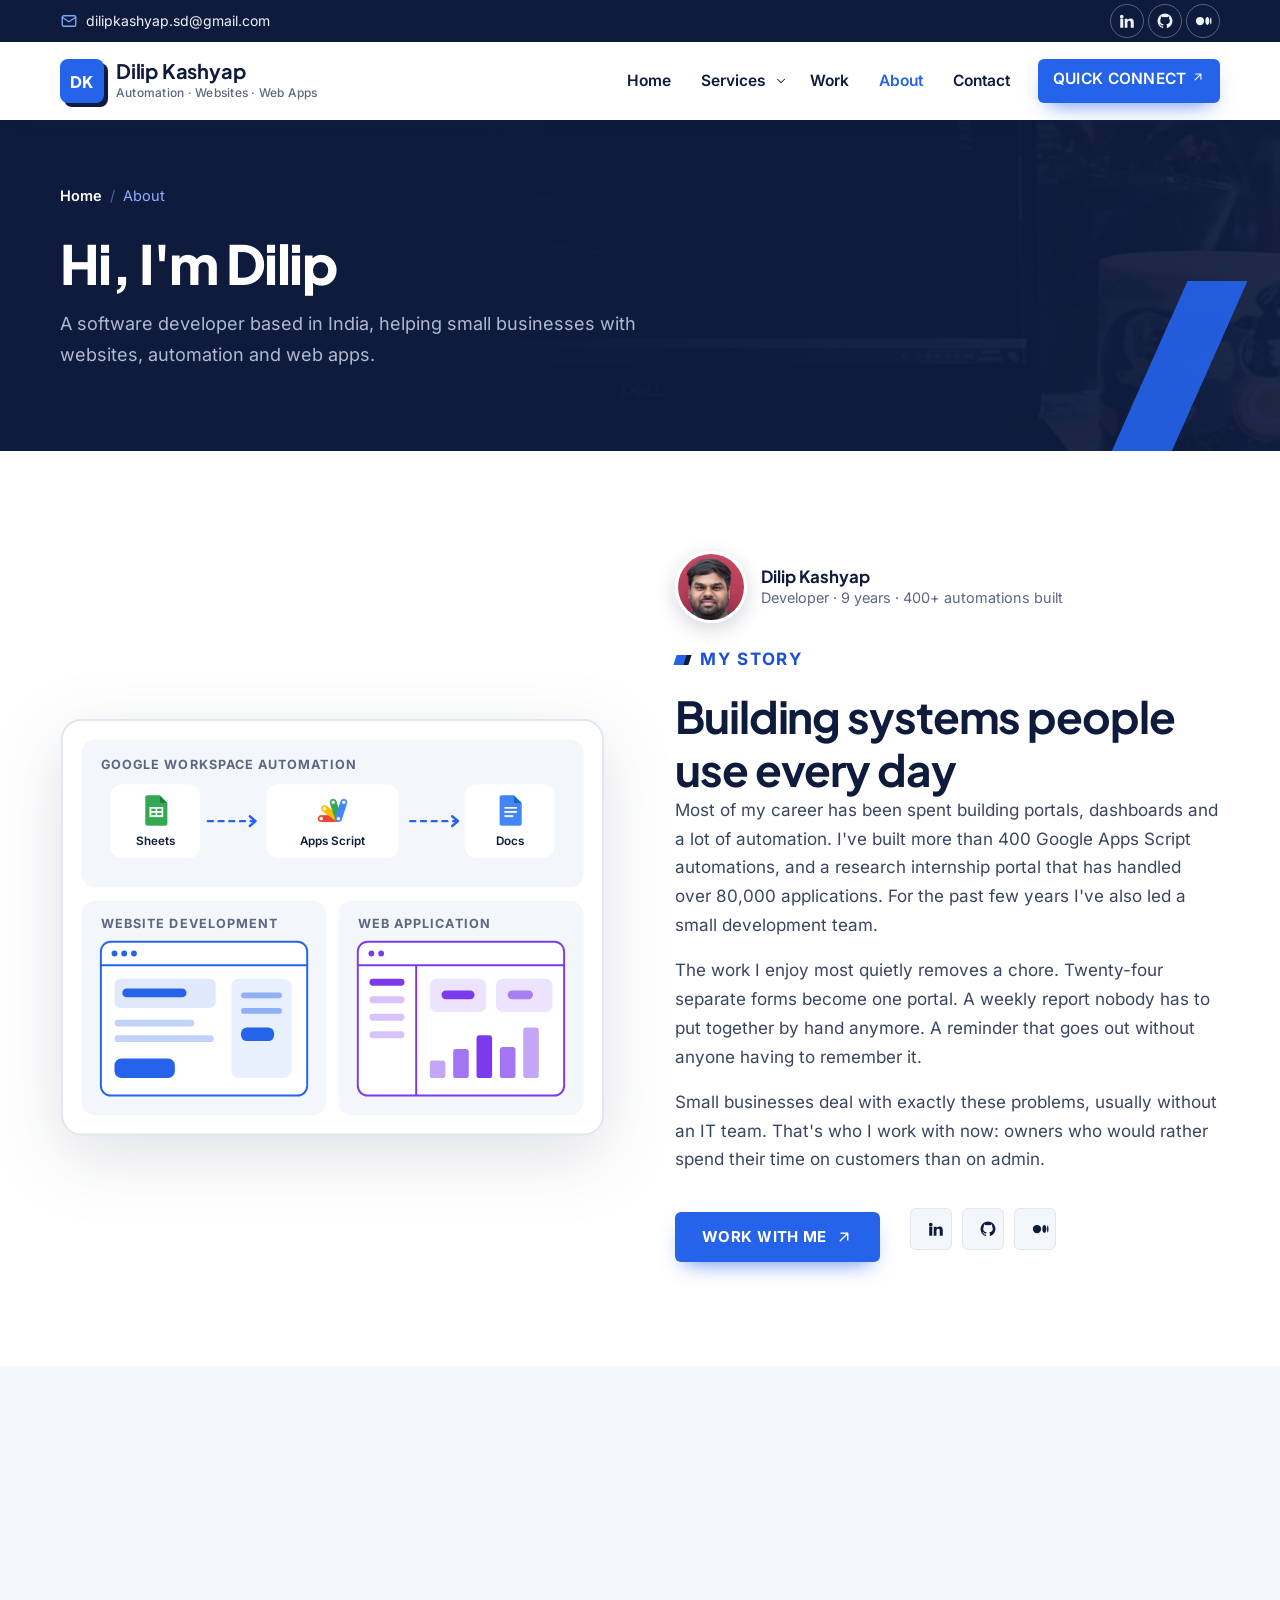
==== commit b93e1d92: "Add Dilip's photo to About and Contact Replaces the "DK" initials fallback with a real portrait byli" ====
--- a/about/index.html
+++ b/about/index.html
@@ -27,7 +27,7 @@
 <link rel="preload" href="/assets/fonts/jakarta-latin.woff2" as="font" type="font/woff2" crossorigin>
 <link rel="stylesheet" href="/assets/css/styles.css">
 <link rel="alternate" type="text/plain" href="/llms.txt" title="Site summary for AI assistants">
-<script type="application/ld+json">{"@context":"https://schema.org","@graph":[{"@type":"WebSite","@id":"https://dilipk15.github.io/#website","url":"https://dilipk15.github.io/","name":"Dilip Kashyap","description":"Dilip Kashyap is a software developer based in India, with 9 years of experience. He builds business automation (including Google Workspace and Apps Script), websites and custom web applications for small businesses in the UK, US, Canada, Australia and New Zealand. Projects are quoted at a fixed price, and clients own all code and data.","inLanguage":"en-GB","publisher":{"@id":"https://dilipk15.github.io/#business"}},{"@type":"Person","@id":"https://dilipk15.github.io/#person","name":"Dilip Kashyap","jobTitle":"Automation and web developer for small businesses","url":"https://dilipk15.github.io/about/","email":"mailto:dilipkashyap.sd@gmail.com","address":{"@type":"PostalAddress","addressCountry":"IN"},"sameAs":["https://www.linkedin.com/in/dilipkashyapofficial/","https://dilipkashyap15.medium.com/","https://github.com/dilipk15"],"knowsAbout":["Web development","Business process automation","Google Apps Script","Google Workspace","PHP","Laravel","JavaScript","MySQL","Custom web applications"]},{"@type":"ProfessionalService","@id":"https://dilipk15.github.io/#business","name":"Dilip Kashyap: Automation, Websites & Web Apps","url":"https://dilipk15.github.io/","email":"dilipkashyap.sd@gmail.com","description":"Dilip Kashyap is a software developer based in India, with 9 years of experience. He builds business automation (including Google Workspace and Apps Script), websites and custom web applications for small businesses in the UK, US, Canada, Australia and New Zealand. Projects are quoted at a fixed price, and clients own all code and data.","founder":{"@id":"https://dilipk15.github.io/#person"},"address":{"@type":"PostalAddress","addressCountry":"IN"},"areaServed":[{"@type":"Country","name":"United Kingdom"},{"@type":"Country","name":"United States"},{"@type":"Country","name":"Canada"},{"@type":"Country","name":"Australia"},{"@type":"Country","name":"New Zealand"}],"sameAs":["https://www.linkedin.com/in/dilipkashyapofficial/","https://dilipkashyap15.medium.com/","https://github.com/dilipk15"],"hasOfferCatalog":{"@type":"OfferCatalog","name":"Services","itemListElement":[{"@type":"Offer","itemOffered":{"@type":"Service","name":"Business Automation","url":"https://dilipk15.github.io/services/automation/"}},{"@type":"Offer","itemOffered":{"@type":"Service","name":"Websites","url":"https://dilipk15.github.io/services/websites/"}},{"@type":"Offer","itemOffered":{"@type":"Service","name":"Custom Web Applications","url":"https://dilipk15.github.io/services/web-applications/"}}]}},{"@type":"ProfilePage","@id":"https://dilipk15.github.io/about/#webpage","url":"https://dilipk15.github.io/about/","name":"About Dilip Kashyap · Developer for Small Businesses","description":"Dilip Kashyap is a developer in India, with 9 years' experience and 400+ automations built, helping small businesses with websites and automation.","isPartOf":{"@id":"https://dilipk15.github.io/#website"},"about":{"@id":"https://dilipk15.github.io/#person"},"breadcrumb":{"@id":"https://dilipk15.github.io/about/#breadcrumb"}},{"@type":"BreadcrumbList","@id":"https://dilipk15.github.io/about/#breadcrumb","itemListElement":[{"@type":"ListItem","position":1,"name":"Home","item":"https://dilipk15.github.io/"},{"@type":"ListItem","position":2,"name":"About","item":"https://dilipk15.github.io/about/"}]}]}</script>
+<script type="application/ld+json">{"@context":"https://schema.org","@graph":[{"@type":"WebSite","@id":"https://dilipk15.github.io/#website","url":"https://dilipk15.github.io/","name":"Dilip Kashyap","description":"Dilip Kashyap is a software developer based in India, with 9 years of experience. He builds business automation (including Google Workspace and Apps Script), websites and custom web applications for small businesses in the UK, US, Canada, Australia and New Zealand. Projects are quoted at a fixed price, and clients own all code and data.","inLanguage":"en-GB","publisher":{"@id":"https://dilipk15.github.io/#business"}},{"@type":"Person","@id":"https://dilipk15.github.io/#person","name":"Dilip Kashyap","jobTitle":"Automation and full stack developer for small businesses","url":"https://dilipk15.github.io/about/","email":"mailto:dilipkashyap.sd@gmail.com","address":{"@type":"PostalAddress","addressCountry":"IN"},"sameAs":["https://www.linkedin.com/in/dilipkashyapofficial/","https://dilipkashyap15.medium.com/","https://github.com/dilipk15"],"knowsAbout":["Web development","Business process automation","Google Apps Script","Google Workspace","PHP","Laravel","JavaScript","MySQL","Custom web applications"]},{"@type":"ProfessionalService","@id":"https://dilipk15.github.io/#business","name":"Dilip Kashyap: Automation, Websites & Web Apps","url":"https://dilipk15.github.io/","email":"dilipkashyap.sd@gmail.com","description":"Dilip Kashyap is a software developer based in India, with 9 years of experience. He builds business automation (including Google Workspace and Apps Script), websites and custom web applications for small businesses in the UK, US, Canada, Australia and New Zealand. Projects are quoted at a fixed price, and clients own all code and data.","founder":{"@id":"https://dilipk15.github.io/#person"},"address":{"@type":"PostalAddress","addressCountry":"IN"},"areaServed":[{"@type":"Country","name":"United Kingdom"},{"@type":"Country","name":"United States"},{"@type":"Country","name":"Canada"},{"@type":"Country","name":"Australia"},{"@type":"Country","name":"New Zealand"}],"sameAs":["https://www.linkedin.com/in/dilipkashyapofficial/","https://dilipkashyap15.medium.com/","https://github.com/dilipk15"],"hasOfferCatalog":{"@type":"OfferCatalog","name":"Services","itemListElement":[{"@type":"Offer","itemOffered":{"@type":"Service","name":"Business Automation","url":"https://dilipk15.github.io/services/automation/"}},{"@type":"Offer","itemOffered":{"@type":"Service","name":"Websites","url":"https://dilipk15.github.io/services/websites/"}},{"@type":"Offer","itemOffered":{"@type":"Service","name":"Custom Web Applications","url":"https://dilipk15.github.io/services/web-applications/"}}]}},{"@type":"ProfilePage","@id":"https://dilipk15.github.io/about/#webpage","url":"https://dilipk15.github.io/about/","name":"About Dilip Kashyap · Developer for Small Businesses","description":"Dilip Kashyap is a developer in India, with 9 years' experience and 400+ automations built, helping small businesses with websites and automation.","isPartOf":{"@id":"https://dilipk15.github.io/#website"},"about":{"@id":"https://dilipk15.github.io/#person"},"breadcrumb":{"@id":"https://dilipk15.github.io/about/#breadcrumb"}},{"@type":"BreadcrumbList","@id":"https://dilipk15.github.io/about/#breadcrumb","itemListElement":[{"@type":"ListItem","position":1,"name":"Home","item":"https://dilipk15.github.io/"},{"@type":"ListItem","position":2,"name":"About","item":"https://dilipk15.github.io/about/"}]}]}</script>
 </head>
 <body>
 
@@ -145,6 +145,10 @@
   </svg>
     </div>
     <div class="about-copy prose">
+      <div class="byline">
+        <img class="byline-photo" src="/assets/img/dilip.jpg" alt="Dilip Kashyap" width="72" height="72" loading="lazy">
+        <div><strong>Dilip Kashyap</strong><span>Developer · 9 years · 400+ automations built</span></div>
+      </div>
       <p class="eyebrow">My story</p>
       <h2 class="section-title">Building systems people use every day</h2>
       <p>Most of my career has been spent building portals, dashboards and a lot of automation. I've built more than 400 Google Apps Script automations, and a research internship portal that has handled over 80,000 applications. For the past few years I've also led a small development team.</p>
--- a/assets/css/styles.css
+++ b/assets/css/styles.css
@@ -1 +1 @@
-@font-face{font-family: Inter;src: url("/assets/fonts/inter-latin.woff2") format("woff2");font-weight: 100 900;font-style: normal;font-display: swap}@font-face{font-family: "Plus Jakarta Sans";src: url("/assets/fonts/jakarta-latin.woff2") format("woff2");font-weight: 200 800;font-style: normal;font-display: swap}@font-face{font-family: "Inter Fallback";src: local("Arial");size-adjust: 107%;ascent-override: 90.5%;descent-override: 22.5%;line-gap-override: 0%}@font-face{font-family: "Jakarta Fallback";src: local("Arial");size-adjust: 104%;ascent-override: 96%;descent-override: 24%;line-gap-override: 0%}:root{--white: #ffffff;--tint: #f3f6fb;--ink: #0f1b3d;--text: #3a4560;--muted: #5d6781;--line: #e1e6ef;--line-strong: #cbd3e1;--blue: #2563eb;--blue-dark: #1d4ed8;--blue-soft: #e7efff;--navy: #0f1b3d;--navy-2: #16244d;--navy-line: rgba(255, 255, 255, .12);--on-navy: #eef2fa;--on-navy-muted: #b0bad0;--green: #059669;--green-soft: #e3f6ee;--green-ink: #047857;--violet: #7c3aed;--violet-soft: #f0e9fe;--violet-ink: #6d28d9;--red-ink: #b42318;--red-soft: #fdecea;--radius: 6px;--radius-lg: 12px;--maxw: 1200px;--shadow-sm: 0 2px 6px rgba(15, 27, 61, .06);--shadow: 0 16px 40px -18px rgba(15, 27, 61, .25);--ease: cubic-bezier(.2, .8, .2, 1);--heading: "Plus Jakarta Sans", "Jakarta Fallback", -apple-system, "Segoe UI", Roboto, Arial, sans-serif;--sans: Inter, "Inter Fallback", -apple-system, "Segoe UI", Roboto, Helvetica, Arial, sans-serif}*, *::before, *::after{box-sizing: border-box}*{margin: 0;padding: 0}html{scroll-behavior: smooth;scroll-padding-top: 96px;-webkit-text-size-adjust: 100%}body{font-family: var(--sans);font-size: 16.5px;line-height: 1.7;color: var(--text);background: var(--white);-webkit-font-smoothing: antialiased}img{max-width: 100%;height: auto;display: block}a{color: var(--blue);text-underline-offset: 3px}a:hover{color: var(--blue-dark)}h1, h2, h3{font-family: var(--heading);color: var(--ink);line-height: 1.2;letter-spacing: -.02em;font-weight: 700}ul, ol{list-style: none}button, input, select, textarea{font: inherit;color: inherit}:focus-visible{outline: 3px solid var(--blue);outline-offset: 3px}[hidden]{display: none !important}@media (prefers-reduced-motion: reduce){html{scroll-behavior: auto}*, *::before, *::after{transition: none !important;animation: none !important}}.wrap{max-width: var(--maxw);margin-inline: auto;padding-inline: 20px}.wrap.narrow{max-width: 800px}.visually-hidden{position: absolute !important;width: 1px;height: 1px;overflow: hidden;clip: rect(0 0 0 0);white-space: nowrap}.skip-link{position: absolute;left: 12px;top: -60px;background: var(--ink);color: #fff;padding: 10px 16px;z-index: 100}.skip-link:focus{top: 12px;color: #fff}.muted{color: var(--muted)}.small{font-size: 15px}.icon{width: 26px;height: 26px}.icon-sm{width: 18px;height: 18px;flex: none}.icon-xs{width: 14px;height: 14px;flex: none}.btn{display: inline-flex;align-items: center;justify-content: center;gap: 8px;min-height: 50px;padding: 12px 26px;border-radius: var(--radius);border: 1.5px solid transparent;font: 700 15px/1.2 var(--sans);letter-spacing: .02em;text-transform: uppercase;text-decoration: none;cursor: pointer;transition: background-color .2s, border-color .2s, color .2s, transform .2s var(--ease)}.btn .icon-sm, .btn .icon-xs{transition: transform .2s var(--ease)}.btn:hover .icon-sm, .btn:hover .icon-xs{transform: translate(2px, -2px)}.btn-primary{background: var(--blue);color: #fff;box-shadow: 0 10px 22px -10px rgba(37, 99, 235, .8)}.btn-primary:hover{background: var(--blue-dark);color: #fff}.btn-outline{background: #fff;border-color: var(--line-strong);color: var(--ink)}.btn-outline:hover{border-color: var(--blue);color: var(--blue)}.btn-ghost-light{border-color: rgba(255, 255, 255, .35);color: #fff}.btn-ghost-light:hover{background: rgba(255, 255, 255, .1);color: #fff}.btn-small{min-height: 44px;padding: 10px 18px;font-size: 13.5px}.actions{display: flex;flex-wrap: wrap;gap: 12px;margin-top: 30px}.round-icon{display: grid;place-items: center;width: 48px;height: 48px;border-radius: 50%;background: var(--ink);color: #fff;flex: none}.round-icon.solid{background: var(--blue)}.round-icon.soft{background: var(--blue-soft);color: var(--blue);width: 42px;height: 42px}.read-more{display: inline-flex;align-items: center;gap: 6px;font-size: 13.5px;font-weight: 700;letter-spacing: .04em;text-transform: uppercase;color: var(--ink)}.topbar{background: var(--navy);color: var(--on-navy-muted);font-size: 14px}.topbar-inner{display: flex;align-items: center;justify-content: space-between;gap: 16px;min-height: 42px}.topbar-info{display: flex;flex-wrap: wrap;gap: 4px 26px}.topbar-info li{display: inline-flex;align-items: center;gap: 8px}.topbar-info .icon-sm{color: #7fa6ff}.topbar a{color: var(--on-navy);text-decoration: none;display: inline-flex;align-items: center;gap: 8px}.topbar a:hover{color: #fff}.topbar-social{display: flex;gap: 4px}.topbar-social a{display: grid;place-items: center;width: 34px;height: 34px;border: 1px solid rgba(255, 255, 255, .3);border-radius: 50%}.brand-icon{fill: currentColor;stroke: none}.topbar-social a:hover{background: #fff;color: var(--navy);border-color: #fff}@media (max-width: 767px){.hide-sm{display: none !important}}.site-header{position: sticky;top: 0;z-index: 50;background: #fff;box-shadow: 0 6px 20px -12px rgba(15, 27, 61, .25)}.header-inner{display: flex;align-items: center;justify-content: space-between;gap: 16px;min-height: 78px;flex-wrap: wrap}.brand{display: inline-flex;align-items: center;gap: 12px;text-decoration: none}.brand-mark{display: grid;place-items: center;width: 44px;height: 44px;border-radius: 8px;background: var(--blue);color: #fff;font: 800 16px var(--heading);letter-spacing: .02em;box-shadow: 4px 4px 0 var(--ink);flex: none}.brand-text{display: flex;flex-direction: column;font: 700 20px/1.1 var(--heading);color: var(--ink);letter-spacing: -.01em}.brand-text small{font: 500 12px/1.4 var(--sans);color: var(--muted);letter-spacing: .02em;margin-top: 3px}.menu-toggle{display: none}.nav-list{display: flex;align-items: center;gap: 2px;flex-wrap: wrap}.nav-list a{display: block;padding: 10px 14px;color: var(--ink);text-decoration: none;font-weight: 600;font-size: 15.5px;transition: color .15s}.nav-list a:hover, .nav-list a[aria-current="page"]{color: var(--blue)}.nav-cta{margin-left: 12px}.nav-list .nav-cta a{color: #fff}.has-sub{position: relative;display: flex;align-items: center}.sub-toggle{display: grid;place-items: center;width: 26px;height: 26px;margin-left: -12px;border: 0;background: none;color: var(--ink);cursor: pointer}.sub-toggle .icon-xs{transition: transform .2s}.sub-toggle[aria-expanded="true"] .icon-xs, .has-sub:hover .sub-toggle .icon-xs{transform: rotate(180deg)}.sub-menu{position: absolute;top: calc(100% + 14px);left: 0;min-width: 250px;background: #fff;border-top: 3px solid var(--blue);box-shadow: var(--shadow);padding: 8px 0;display: none}.sub-menu::before{content: "";position: absolute;left: 0;right: 0;top: -17px;height: 17px}.has-sub:hover .sub-menu, .has-sub:focus-within .sub-menu, .has-sub.is-open .sub-menu{display: block}.sub-menu a{padding: 10px 20px;font-weight: 500}.sub-menu a:hover{background: var(--tint)}@media (max-width: 1023px){.js .menu-toggle{display: grid;place-items: center;width: 48px;height: 48px;border: 0;border-radius: var(--radius);background: var(--ink);cursor: pointer}.menu-icon, .menu-icon::before, .menu-icon::after{display: block;width: 20px;height: 2px;background: #fff;border-radius: 2px;position: relative;transition: transform .2s, background-color .2s}.menu-icon::before, .menu-icon::after{content: "";position: absolute;left: 0}.menu-icon::before{top: -6px}.menu-icon::after{top: 6px}.menu-toggle[aria-expanded="true"] .menu-icon{background: transparent}.menu-toggle[aria-expanded="true"] .menu-icon::before{transform: translateY(6px) rotate(45deg)}.menu-toggle[aria-expanded="true"] .menu-icon::after{transform: translateY(-6px) rotate(-45deg)}.js .site-nav{display: none;width: 100%;padding-bottom: 18px}.js .site-nav.is-open{display: block}.js .nav-list{flex-direction: column;align-items: stretch;gap: 0;border-top: 1px solid var(--line)}.js .nav-list > li{border-bottom: 1px solid var(--line)}.js .nav-list a{padding: 13px 4px;font-size: 16.5px}.js .has-sub{flex-wrap: wrap}.js .has-sub > a{flex: 1}.js .sub-toggle{display: none}.js .sub-menu{display: block;position: static;box-shadow: none;border: 0;padding: 0 0 8px 16px;width: 100%;min-width: 0}.js .sub-menu a{padding: 8px 4px;font-size: 15.5px;color: var(--text)}.js .nav-cta{margin: 16px 0 0;border: 0 !important}.js .nav-cta a{width: 100%}}@media (max-width: 479px){.brand-text small{display: none}.brand-text{font-size: 18px}}.section{padding-block: 100px}main > .section:not(:first-of-type), .cta-strip{content-visibility: auto;contain-intrinsic-size: auto 900px}.section.tinted{background: var(--tint)}.section.navy{background: var(--navy);color: var(--on-navy-muted)}.section.navy .section-title{color: #fff}.section.dotted{background-color: var(--tint);background-image: radial-gradient(rgba(15, 27, 61, .09) 1.5px, transparent 1.5px);background-size: 26px 26px}.eyebrow{display: inline-flex;align-items: center;gap: 10px;font-size: 13.5px;font-weight: 700;letter-spacing: .1em;text-transform: uppercase;color: var(--blue-dark);margin-bottom: 14px}.eyebrow::before{content: "";width: 10px;height: 10px;background: var(--blue);transform: skewX(-18deg);box-shadow: 5px 0 0 var(--ink);margin-right: 5px}.eyebrow.center::after{content: "";width: 10px;height: 10px;background: var(--blue);transform: skewX(-18deg);box-shadow: -5px 0 0 var(--ink);margin-left: 5px}.section.navy .eyebrow{color: #8fb1ff}.section.navy .eyebrow::before{box-shadow: 5px 0 0 #fff}.section.navy .eyebrow.center::after{box-shadow: -5px 0 0 #fff}.section-title{font-size: clamp(30px, 4vw, 44px);font-weight: 700;letter-spacing: -.025em}.section-lead{color: var(--muted);font-size: 17.5px;margin-top: 16px;max-width: 640px}.head-split{display: flex;justify-content: space-between;align-items: end;gap: 20px 60px;flex-wrap: wrap;margin-bottom: 50px}.head-split > div{max-width: 620px}.head-split > .section-lead{max-width: 460px;margin-top: 0}.head-center{text-align: center;max-width: 720px;margin: 0 auto 54px}.head-center .section-title{margin-inline: auto}@media (max-width: 767px){.section{padding-block: 68px}.head-split, .head-center{margin-bottom: 36px}}.hero{position: relative;isolation: isolate;overflow: hidden;display: grid;align-items: center;min-height: calc(100vh - 120px);background: var(--navy);color: var(--on-navy-muted);padding-block: 44px 48px}.hero-net{position: absolute;inset: 0;z-index: -2;width: 100%;height: 100%;opacity: .55}.hero-glow{position: absolute;inset: 0;z-index: -1;pointer-events: none;background:radial-gradient(620px 420px at 78% 8%, rgba(37, 99, 235, .38), transparent 70%),radial-gradient(520px 360px at 6% 92%, rgba(124, 58, 237, .28), transparent 70%)}.hero-grid{position: relative;display: grid;grid-template-columns: 1.05fr 1fr;gap: 44px;align-items: center}.hero h1{color: #fff;font-size: clamp(32px, 3.5vw, 46px);font-weight: 800;letter-spacing: -.03em;line-height: 1.08;margin: 16px 0}.hero h1 span{color: #7fb0ff}.hero .lead{font-size: 17px;color: var(--on-navy-muted);max-width: 540px}.status-pill{display: inline-flex;align-items: center;gap: 10px;padding: 8px 16px;border-radius: 99px;border: 1px solid var(--navy-line);background: rgba(255, 255, 255, .06);color: #fff;font-size: 13px;font-weight: 600;letter-spacing: .06em;text-transform: uppercase}.status-pill .dot{width: 8px;height: 8px;border-radius: 50%;background: #34d399;box-shadow: 0 0 0 4px rgba(52, 211, 153, .18);flex: none}.hero-actions{display: flex;flex-wrap: wrap;gap: 12px;margin-top: 26px}.hero-points{display: flex;flex-wrap: wrap;gap: 8px 20px;margin-top: 20px;font-size: 14.5px;color: #dbe3f2}.hero-points li{display: inline-flex;align-items: center;gap: 8px}.hero-points .icon-xs{color: #34d399}.hero-packs{display: grid;gap: 12px;justify-items: stretch}.pack-card{display: flex;gap: 13px;padding: 10px;background: #fff;border-radius: 14px;box-shadow: 0 24px 45px -26px rgba(0, 0, 0, .85);transition: transform .25s var(--ease), box-shadow .25s var(--ease)}.pack-card:nth-child(1){margin-right: 54px}.pack-card:nth-child(2){margin-left: 34px;margin-right: 20px}.pack-card:nth-child(3){margin-left: 68px}.pack-card:hover{transform: translateY(-4px);box-shadow: 0 30px 55px -26px rgba(0, 0, 0, .9)}.pack-art{display: grid;place-items: center;width: 82px;flex: none;padding: 9px;border-radius: 9px;background: var(--c-soft)}.pack-art .art{width: 100%;height: auto}.pack-body{display: flex;flex-direction: column;justify-content: center;min-width: 0}.pack-tag{display: inline-flex;align-self: flex-start;padding: 3px 9px;border-radius: 4px;background: var(--c-soft);color: var(--c-ink);font-size: 12px;font-weight: 700;letter-spacing: .08em;text-transform: uppercase}.pack-title{font-size: 15.5px;line-height: 1.3;margin: 6px 0 5px;color: var(--ink)}.pack-points{display: grid;gap: 3px}.pack-points li{display: flex;align-items: flex-start;gap: 6px;font-size: 12.5px;line-height: 1.45;color: var(--muted)}.pack-points .icon-xs{margin-top: 4px;color: var(--c)}.float-card{justify-self: end;display: inline-flex;align-items: center;gap: 10px;margin-top: 2px;padding: 9px 16px 9px 9px;background: var(--blue);border-radius: 12px;color: #fff;box-shadow: 0 20px 40px -22px rgba(0, 0, 0, .9)}.float-card .round-icon.solid{background: rgba(255, 255, 255, .2);width: 34px;height: 34px}.float-card div{display: flex;flex-direction: column;line-height: 1.2}.float-card strong{font: 800 19px var(--heading);color: #fff}.float-card div > span{font-size: 12.5px;color: #fff}@media (max-width: 1023px){.hero{min-height: 0;padding-block: 52px 64px}.hero-grid{grid-template-columns: 1fr;gap: 48px}.hero-packs{max-width: 620px}.pack-card:nth-child(1), .pack-card:nth-child(2), .pack-card:nth-child(3){margin-inline: 0}}@media (max-width: 559px){.pack-art{width: 92px;padding: 9px}.pack-title{font-size: 16px}.float-card{justify-self: start}}.page-banner{position: relative;isolation: isolate;overflow: hidden;padding-block: 64px 80px;background: var(--navy);color: var(--on-navy-muted)}.banner-photo{position: absolute;inset: 0;z-index: -1}.banner-photo img{width: 100%;height: 100%;object-fit: cover;opacity: .18}.banner-photo::after{content: "";position: absolute;inset: 0;background: linear-gradient(90deg, var(--navy) 35%, rgba(15, 27, 61, .6))}.page-banner::after{content: "";position: absolute;right: 6%;bottom: -30px;width: 60px;height: 200px;background: var(--blue);transform: skewX(-24deg);opacity: .9;z-index: -1}.page-banner h1{color: #fff;font-size: clamp(34px, 5vw, 54px);font-weight: 800;letter-spacing: -.03em;max-width: 820px;margin-bottom: 14px}.page-banner .lead{font-size: 18px;max-width: 640px}.breadcrumbs{font-size: 14.5px;margin-bottom: 22px}.breadcrumbs ol{display: flex;flex-wrap: wrap;gap: 8px}.breadcrumbs li + li::before{content: "/";margin-right: 8px;opacity: .5}.breadcrumbs a{color: #fff;text-decoration: none;font-weight: 600}.breadcrumbs a:hover{color: #8fb1ff}.breadcrumbs [aria-current]{color: #8fb1ff}.about-grid{display: grid;grid-template-columns: 1fr 1fr;gap: 70px;align-items: center}.build-frame{position: relative;padding: 46px 0 0}.build-frame .art-frame{width: 100%;height: auto;filter: drop-shadow(0 20px 34px rgba(15, 27, 61, .13))}.exp-badge{position: absolute;left: -18px;top: -38px;z-index: 2;display: flex;align-items: center;gap: 12px;padding: 12px 20px;background: var(--blue);border-radius: 14px;box-shadow: 0 16px 30px -12px rgba(37, 99, 235, .65), 0 0 0 5px #fff}.exp-badge strong{font: 800 40px/1 var(--heading);color: #fff;letter-spacing: -.04em}.exp-badge span{font: 700 13.5px/1.25 var(--heading);color: #fff;text-transform: uppercase;letter-spacing: .04em}@media (max-width: 559px){.exp-badge{left: 0;top: 0;padding: 8px 12px}.exp-badge strong{font-size: 30px}}.about-services{display: grid;gap: 20px;margin: 28px 0 30px;padding-bottom: 26px;border-bottom: 1px solid var(--line)}.about-services li{display: flex;gap: 16px}.about-services h3{font-size: 18px;margin-bottom: 4px}.about-services p{font-size: 15.5px;color: var(--muted)}.line-icon{display: grid;place-items: center;width: 52px;height: 52px;border-radius: 14px;background: var(--c-soft, var(--blue-soft));color: var(--c, var(--blue));flex: none}.about-sub{font-size: 19px;margin-bottom: 14px}.about-visual{display: grid;gap: 22px}.about-promise{padding: 24px 26px;background: var(--tint);border-radius: 16px}.about-promise .tick-list{gap: 10px}.about-promise .tick-list li{font-size: 15.5px}.tick-list{display: grid;gap: 12px}.tick-list li{display: flex;align-items: flex-start;gap: 10px;color: var(--ink);font-weight: 500}.tick-list .icon-sm{color: var(--blue);margin-top: 4px}.about-foot{display: flex;flex-wrap: wrap;align-items: center;gap: 20px 30px;margin-top: 34px}.signature{display: flex;align-items: center;gap: 12px}.signature div{display: flex;flex-direction: column;line-height: 1.3}.signature strong{color: var(--ink);font-family: var(--heading)}.signature div > span{font-size: 14px;color: var(--muted)}.avatar{border-radius: 50%;object-fit: cover;flex: none}.avatar-fallback{display: grid;place-items: center;background: var(--blue);color: #fff;font: 800 15px var(--heading)}.avatar-sm{width: 50px;height: 50px;box-shadow: 0 0 0 3px #fff, 0 0 0 5px var(--blue-soft)}.social-row{display: flex;gap: 8px}.about-copy .social-row a{display: grid;place-items: center;width: 42px;height: 42px;border-radius: var(--radius);background: var(--tint);color: var(--ink)}.about-copy .social-row a:hover{background: var(--blue);color: #fff}@media (max-width: 959px){.about-grid{grid-template-columns: 1fr;gap: 50px}}@media (max-width: 559px){.exp-badge strong{font-size: 60px}.exp-badge span{font-size: 17px}.mini-features{grid-template-columns: 1fr}}.cat-website{--c: var(--blue);--c-soft: var(--blue-soft);--c-ink: var(--blue-dark)}.cat-automation{--c: var(--green);--c-soft: var(--green-soft);--c-ink: var(--green-ink)}.cat-webapp{--c: var(--violet);--c-soft: var(--violet-soft);--c-ink: var(--violet-ink)}.svc-grid{display: grid;grid-template-columns: repeat(3, 1fr);gap: 28px}.svc-card{position: relative;isolation: isolate;display: flex;flex-direction: column;padding: 0 0 30px}.svc-card::before{content: "";position: absolute;inset: 90px 0 0;z-index: -1;background: #fff;border-radius: var(--radius-lg);box-shadow: var(--shadow-sm);transition: box-shadow .25s}.svc-card:hover::before{box-shadow: var(--shadow)}.svc-photo{position: relative;margin-inline: 20px;border-radius: var(--radius-lg) var(--radius-lg) 0 0;overflow: hidden;border-bottom: 4px solid var(--blue)}.svc-photo img{width: 100%;aspect-ratio: 16 / 10;object-fit: cover;transition: transform .5s var(--ease)}.svc-card:hover .svc-photo img{transform: scale(1.06)}.svc-body{position: relative;flex: 1;display: flex;flex-direction: column;align-items: center;text-align: center;padding: 50px 28px 0}.svc-badge{display: grid;place-items: center;width: 64px;height: 64px;border-radius: var(--radius);background: var(--ink);color: #fff;transition: background-color .25s}.svc-body .svc-badge{position: absolute;top: -34px;left: 50%;transform: translateX(-50%)}.svc-card:hover .svc-badge{background: var(--blue)}.svc-body h2, .svc-body h3{font-size: 22px;margin: 6px 0 10px}.svc-body h2 a, .svc-body h3 a{color: var(--ink);text-decoration: none}.stretched::after{content: "";position: absolute;inset: 0;z-index: 3}.svc-body p{color: var(--muted);font-size: 15.5px;margin-bottom: 18px}.svc-body .read-more{margin-top: auto}.svc-card:hover .read-more{color: var(--blue)}.svc-card .stretched::after{inset: -200px 0 -30px}@media (max-width: 999px){.svc-grid{grid-template-columns: 1fr 1fr}}@media (max-width: 639px){.svc-grid{grid-template-columns: 1fr}}.why-check{max-width: 960px;margin-inline: auto}.why-intro{text-align: center;color: var(--muted);font-size: 17.5px;max-width: 760px;margin: -12px auto 40px}.check-grid{display: grid;grid-template-columns: 1fr 1fr;gap: 16px}.check-grid li{display: flex;gap: 16px;padding: 22px 24px;background: #fff;border: 1px solid var(--line);border-radius: 14px;transition: border-color .2s, box-shadow .2s, transform .2s var(--ease)}.check-grid li:hover{border-color: var(--blue);box-shadow: var(--shadow);transform: translateY(-3px)}.check-mark{display: grid;place-items: center;width: 36px;height: 36px;border-radius: 50%;background: var(--green-soft);color: var(--green-ink);flex: none}.check-grid h3{font-size: 17.5px;margin-bottom: 4px}.check-grid p{font-size: 15px;color: var(--muted)}.why-cta{display: flex;flex-wrap: wrap;align-items: center;justify-content: center;gap: 16px 24px;margin-top: 40px;padding: 24px 28px;background: var(--white);border: 1px dashed var(--line-strong);border-radius: 14px}.why-cta p{font-weight: 600;color: var(--ink)}@media (max-width: 767px){.check-grid{grid-template-columns: 1fr}.why-cta{text-align: center;justify-content: center}}.ba{position: relative;display: grid;grid-template-columns: 1fr 1fr;gap: 24px}.ba-panel{padding: 36px;background: #fff;border-radius: var(--radius-lg)}.ba-label{display: inline-block;padding: 6px 14px;border-radius: 4px;font-size: 13px;font-weight: 700;letter-spacing: .08em;text-transform: uppercase;color: #fff}.ba-before .ba-label{background: var(--red-ink)}.ba-after .ba-label{background: var(--green-ink)}.ba-panel h3{font-size: 22px;margin: 16px 0 18px}.ba-panel ul{display: grid;gap: 12px}.ba-panel li{display: flex;gap: 10px;color: var(--text)}.ba-panel li .icon-sm{margin-top: 4px}.ba-before li .icon-sm{color: var(--red-ink)}.ba-after li .icon-sm{color: var(--green)}.ba-time{display: flex;align-items: center;gap: 8px;margin-top: 22px;padding-top: 18px;border-top: 1px dashed var(--line-strong);font-weight: 600;color: var(--ink)}.ba-switch{position: absolute;left: 50%;top: 50%;transform: translate(-50%, -50%);display: grid;place-items: center;width: 60px;height: 60px;border-radius: 50%;background: var(--blue);color: #fff;border: 5px solid var(--navy);z-index: 2}.ba-note{text-align: center;margin-top: 26px;font-size: 14.5px;color: var(--on-navy-muted)}@media (max-width: 767px){.ba{grid-template-columns: 1fr;gap: 40px}.ba-switch{transform: translate(-50%, -50%) rotate(90deg)}.ba-panel{padding: 26px}}.ptab-list{display: flex;flex-wrap: wrap;gap: 10px;margin-bottom: 26px}.ptab{display: inline-flex;align-items: center;gap: 9px;min-height: 50px;padding: 12px 22px;border: 1.5px solid var(--line-strong);border-radius: var(--radius);background: #fff;color: var(--ink);font-weight: 700;font-size: 15px;letter-spacing: .02em;text-transform: uppercase;cursor: pointer;transition: background-color .2s, color .2s, border-color .2s}.ptab:hover{border-color: var(--blue);color: var(--blue)}.ptab.is-active{background: var(--blue);border-color: var(--blue);color: #fff}.ppanel{padding: 30px 32px;background: #fff;border: 1px solid var(--line);border-radius: 16px}.ppanel + .ppanel{margin-top: 20px}.js .ppanel[data-secondary]{display: none}.js .ppanel + .ppanel{margin-top: 0}.ppanel-note{font-size: 15.5px;color: var(--muted);padding-bottom: 14px;border-bottom: 2px solid var(--c-soft)}.pgroup-list li{display: flex;flex-wrap: wrap;align-items: center;justify-content: space-between;gap: 10px 20px;padding: 16px 0;border-bottom: 1px solid var(--line)}.pgroup-list li:last-child{border-bottom: 0}.pitem-main h3{font-size: 17px;font-weight: 700;color: var(--ink);margin-bottom: 2px}.pitem-main p{font-size: 14.5px;color: var(--muted)}.pitem-links{display: flex;flex-wrap: wrap;gap: 8px}.pitem-links a{display: inline-flex;align-items: center;gap: 6px;min-height: 34px;padding: 5px 11px;border-radius: 7px;background: var(--tint);color: var(--ink);font-size: 13.5px;font-weight: 600;text-decoration: none;transition: background-color .2s, color .2s}.pitem-links a:hover{background: var(--c);color: #fff}.pgroup-tags{display: flex;flex-wrap: wrap;align-items: center;gap: 8px;margin-top: 20px;padding-top: 18px;border-top: 1px dashed var(--line-strong)}.pgroup-tags span{font-size: 13px;font-weight: 700;letter-spacing: .05em;text-transform: uppercase;color: var(--muted);margin-right: 4px}.pgroup-tags em{font-style: normal;font-size: 13.5px;font-weight: 600;color: var(--c-ink);background: var(--c-soft);padding: 5px 11px;border-radius: 99px}@media (max-width: 559px){.ppanel{padding: 22px 18px}.ptab{flex: 1 1 auto;justify-content: center;padding: 10px 14px;font-size: 13.5px}}.filters{display: flex;flex-wrap: wrap;gap: 10px;margin-bottom: 36px}.filter{display: inline-flex;align-items: center;gap: 10px;min-height: 46px;padding: 10px 20px;border: 1.5px solid var(--line-strong);border-radius: var(--radius);background: #fff;color: var(--ink);font-weight: 700;font-size: 14.5px;letter-spacing: .02em;text-transform: uppercase;cursor: pointer;transition: background-color .2s, color .2s, border-color .2s}.filter span{display: grid;place-items: center;min-width: 24px;height: 22px;padding: 0 6px;border-radius: 99px;background: var(--tint);color: var(--muted);font-size: 12px}.filter:hover{border-color: var(--blue);color: var(--blue)}.filter.is-active{background: var(--blue);border-color: var(--blue);color: #fff}.filter.is-active span{background: var(--ink);color: #fff}.work-grid{display: grid;grid-template-columns: repeat(3, 1fr);gap: 28px}.work-card{display: flex;flex-direction: column;background: #fff;border: 1px solid var(--line);border-radius: var(--radius-lg);overflow: hidden;transition: box-shadow .25s, transform .25s var(--ease);animation: fade-up .35s var(--ease) both}.work-card:hover{box-shadow: var(--shadow);transform: translateY(-4px)}@keyframes fade-up{from{opacity: 0;transform: translateY(8px)}to{opacity: 1;transform: none}}.work-cover{position: relative;aspect-ratio: 16 / 9;display: grid;place-items: center;overflow: hidden;background: linear-gradient(135deg, var(--c) 0%, var(--navy) 120%)}.work-cover.has-shot{display: block;background: var(--tint)}.work-cover.has-shot img{width: 100%;height: 100%;object-fit: cover;object-position: top}.cover-grid{position: absolute;inset: 0;background-image: linear-gradient(rgba(255, 255, 255, .1) 1px, transparent 1px), linear-gradient(90deg, rgba(255, 255, 255, .1) 1px, transparent 1px);background-size: 24px 24px;-webkit-mask-image: radial-gradient(circle at 50% 45%, #000 20%, transparent 72%);mask-image: radial-gradient(circle at 50% 45%, #000 20%, transparent 72%)}.cover-icon{position: relative;display: grid;place-items: center;width: 78px;height: 78px;border-radius: 16px;background: rgba(255, 255, 255, .16);border: 1px solid rgba(255, 255, 255, .35);color: #fff;transition: transform .3s var(--ease)}.cover-icon .icon{width: 36px;height: 36px}.work-card:hover .cover-icon{transform: scale(1.07) rotate(-4deg)}.cover-tag{position: absolute;left: 0;bottom: 16px;padding: 6px 14px;background: #fff;color: var(--c-ink);font-size: 12.5px;font-weight: 700;letter-spacing: .06em;text-transform: uppercase}.work-body{display: flex;flex-direction: column;flex: 1;padding: 24px 24px 22px}.work-label{font-size: 13px;font-weight: 600;color: var(--muted);text-transform: uppercase;letter-spacing: .06em;margin-bottom: 6px}.work-title{font-size: 20px;margin-bottom: 8px}.work-summary{font-size: 15px;color: var(--muted);margin-bottom: 14px}.work-stat{display: flex;align-items: baseline;flex-wrap: wrap;gap: 4px 8px;margin-bottom: 14px;padding: 10px 14px;border-left: 4px solid var(--c);background: var(--c-soft);color: var(--c-ink);font-size: 14.5px;font-weight: 600}.work-stat strong{font: 800 22px var(--heading);letter-spacing: -.02em}.chips{display: flex;flex-wrap: wrap;gap: 6px}.chips li{font-size: 12.5px;font-weight: 600;color: var(--text);background: var(--tint);border-radius: 4px;padding: 3px 9px}.chips-lg li{font-size: 14.5px;padding: 6px 12px}.work-body .chips{margin-bottom: 18px}.work-links{display: flex;flex-wrap: wrap;gap: 8px;margin-top: auto;padding-top: 16px;border-top: 1px solid var(--line)}.work-links a{display: inline-flex;align-items: center;gap: 6px;min-height: 40px;padding: 7px 12px;border-radius: var(--radius);background: var(--tint);color: var(--ink);font-size: 14px;font-weight: 600;text-decoration: none;transition: background-color .2s, color .2s}.work-links a:hover{background: var(--c);color: #fff}@media (max-width: 1023px){.work-grid{grid-template-columns: 1fr 1fr}}@media (max-width: 639px){.work-grid{grid-template-columns: 1fr}.filter{flex: 1 1 auto;justify-content: center}}.contact-block{display: grid;grid-template-columns: .9fr 1.1fr;gap: 60px;align-items: start}.contact-block.single{grid-template-columns: 1.05fr .95fr;gap: 32px}@media (max-width: 899px){.contact-block.single{grid-template-columns: 1fr}}.contact-block.single .info-card > p{color: var(--muted);margin-bottom: 20px}.contact-block.single .info-card .actions{margin: 24px 0 28px}.contact-block.single .next-steps{margin-top: 0}.contact-block.single .next-steps .email-sub{color: #fff;margin-top: 26px}.contact-block.single .next-steps .num-list{color: var(--on-navy-muted)}.social-row{display: flex;flex-wrap: wrap;gap: 10px}.social-row a{display: inline-flex;align-items: center;gap: 9px;padding: 10px 16px;border: 1px solid var(--line);border-radius: var(--radius);background: var(--tint);color: var(--ink);font-weight: 600;font-size: 14.5px;text-decoration: none;transition: background-color .2s, color .2s, border-color .2s}.social-row a:hover{background: var(--blue);border-color: var(--blue);color: #fff}.contact-block > .contact-form:only-child{grid-column: 1 / -1;max-width: 720px;margin-inline: auto;text-align: center}.contact-block > .contact-form:only-child .eyebrow{justify-content: center}.contact-block > .contact-form:only-child .email-panel{text-align: left}.contact-side{position: relative;padding: 0 30px 40px 0}.info-card{position: relative;padding: 40px 36px;background: #fff;border: 2px solid var(--blue);border-radius: 30px 0 0 0}.info-rule{display: block;width: 60px;height: 3px;background: var(--blue);margin-bottom: 20px}.info-card h3, .info-card .panel-title{font-size: 24px;margin-bottom: 10px}.info-card > p{color: var(--muted);font-size: 15.5px;margin-bottom: 22px}.info-list{display: grid;gap: 16px;margin-bottom: 20px}.info-list li{display: flex;gap: 14px;align-items: flex-start;color: var(--ink)}.info-list .icon-sm{color: var(--blue);margin-top: 4px}.info-list a{color: var(--ink);overflow-wrap: anywhere}.stat-bubble{position: absolute;right: 0;bottom: 0;display: flex;flex-direction: column;align-items: center;padding: 18px 24px;background: #fff;border-radius: var(--radius-lg);box-shadow: var(--shadow)}.stat-bubble strong{font: 800 30px/1 var(--heading);color: var(--blue)}.stat-bubble span{font-size: 13px;color: var(--muted);margin-top: 4px}.next-steps{margin-top: 26px;padding: 28px 30px;background: var(--navy);color: var(--on-navy-muted);border-radius: var(--radius-lg)}.next-steps h3{color: #fff;font-size: 19px;margin-bottom: 14px}.next-steps ol{list-style: decimal;padding-left: 20px;display: grid;gap: 8px}.next-steps strong{color: #fff}.contact-form .section-title{margin-bottom: 26px}.email-panel{padding: 32px 34px;background: #fff;border: 1px solid var(--line);border-top: 4px solid var(--blue);border-radius: var(--radius-lg);box-shadow: var(--shadow-sm)}.email-label{font-size: 13px;font-weight: 700;letter-spacing: .08em;text-transform: uppercase;color: var(--muted);margin-bottom: 8px}.email-panel .email-address{font-family: var(--heading);font-size: clamp(20px, 2.6vw, 28px);font-weight: 800;overflow-wrap: anywhere}.email-panel .email-address a{color: var(--ink);text-decoration: none}.email-panel .email-address a:hover{color: var(--blue)}.email-panel .actions{margin: 22px 0 28px}.email-sub{font-size: 18px;margin-bottom: 10px}.num-list{list-style: decimal;padding-left: 20px;display: grid;gap: 6px;color: var(--muted)}.num-list li::marker{color: var(--blue);font-weight: 700}.enquiry-form{display: grid;gap: 18px}.field-row{display: grid;grid-template-columns: 1fr 1fr;gap: 18px}.field{display: grid;gap: 6px}.field label{font-size: 14.5px;font-weight: 600;color: var(--ink)}.field .opt{font-weight: 400;color: var(--muted)}.field input, .field select, .field textarea{width: 100%;min-height: 50px;padding: 12px 14px;border: 1.5px solid var(--line-strong);border-radius: var(--radius);background: #fff;font-size: 16px;color: var(--ink);transition: border-color .2s, box-shadow .2s}.section.tinted .field input, .section.tinted .field select, .section.tinted .field textarea{background: #fff}.field textarea{resize: vertical;min-height: 130px}.field input:focus, .field select:focus, .field textarea:focus{outline: none;border-color: var(--blue);box-shadow: 0 0 0 4px rgba(37, 99, 235, .15)}.field [aria-invalid="true"]{border-color: var(--red-ink)}.form-error{color: var(--red-ink);font-weight: 600;font-size: 15px}.form-foot{display: flex;flex-wrap: wrap;align-items: center;gap: 12px 20px}.form-note{font-size: 14px;color: var(--muted);max-width: 320px}@media (max-width: 959px){.contact-block{grid-template-columns: 1fr;gap: 50px}}@media (max-width: 559px){.field-row{grid-template-columns: 1fr}.info-card{padding: 30px 24px}.contact-side{padding-right: 0}.stat-bubble{position: static;margin-top: 16px;align-items: flex-start}}.process{display: grid;grid-template-columns: repeat(4, 1fr);gap: 34px;counter-reset: step}.process-card{position: relative;padding: 38px 26px 34px;text-align: center;background: #fff;border-radius: 26px;box-shadow: 10px 10px 0 var(--ink);transition: transform .25s var(--ease), box-shadow .25s var(--ease)}.process-card:hover{transform: translate(-3px, -3px);box-shadow: 13px 13px 0 var(--blue)}.process-card::before{content: "";position: absolute;left: -9px;top: -9px;width: 60%;height: 60%;border-left: 2px dotted var(--ink);border-top: 2px dotted var(--ink);border-radius: 30px 0 0 0}.process-num{position: absolute;right: 18px;top: 14px;font: 800 15px var(--heading);color: var(--muted)}.process-icon{display: grid;place-items: center;width: 70px;height: 70px;margin: 0 auto 18px;border-radius: 50%;background: var(--blue-soft);color: var(--blue)}.process-icon .icon{width: 32px;height: 32px}.process-card h3{font-size: 20px;margin-bottom: 8px}.process-card p{font-size: 15px;color: var(--muted)}@media (max-width: 999px){.process{grid-template-columns: 1fr 1fr}}@media (max-width: 559px){.process{grid-template-columns: 1fr;gap: 30px}}.article-grid{display: grid;grid-template-columns: repeat(3, 1fr);gap: 26px}.article-card{position: relative;display: flex;flex-direction: column}.article-img{position: relative;border-radius: var(--radius-lg);overflow: hidden}.article-img img{width: 100%;aspect-ratio: 16 / 10;object-fit: cover;transition: transform .5s var(--ease)}.article-card:hover .article-img img{transform: scale(1.05)}.article-topic{position: absolute;left: 0;top: 18px;padding: 6px 14px;background: var(--blue);color: #fff;font-size: 12.5px;font-weight: 700;letter-spacing: .05em;text-transform: uppercase}.article-body{position: relative;margin: -34px 14px 0;padding: 18px 18px 20px;background: #fff;border-radius: var(--radius-lg);box-shadow: var(--shadow);flex: 1;display: flex;flex-direction: column}.article-meta{display: flex;align-items: center;gap: 6px;font-size: 13.5px;color: var(--muted);margin-bottom: 8px}.article-body h3{font-size: 17.5px;line-height: 1.35;margin-bottom: 8px}.article-body h3 a{color: var(--ink);text-decoration: none}.article-card:hover h3 a{color: var(--blue)}.article-body p{font-size: 15px;color: var(--muted);margin-bottom: 14px}.article-body .read-more{margin-top: auto}@media (max-width: 999px){.article-grid{grid-template-columns: 1fr 1fr}}@media (max-width: 639px){.article-grid{grid-template-columns: 1fr}}.split{display: grid;grid-template-columns: 1fr 1fr;gap: 60px;align-items: start}@media (max-width: 899px){.split{grid-template-columns: 1fr;gap: 36px}}.panel{padding: 34px;background: #fff;border-radius: var(--radius-lg);box-shadow: var(--shadow-sm);border-top: 4px solid var(--blue)}.panel-title{font-size: 22px;margin-bottom: 18px}.panel-subtitle{font-size: 17px;margin: 26px 0 12px}.svc-feature-photo{position: relative}.svc-feature-photo img{position: relative;z-index: 1;width: 100%;aspect-ratio: 4 / 3;object-fit: cover}.problem-list{display: grid;gap: 12px;margin-top: 24px}.problem-list li{display: flex;gap: 12px;align-items: flex-start;padding: 14px 16px;background: var(--tint);border-left: 4px solid var(--red-ink);color: var(--ink);font-weight: 500}.problem-list .icon-sm{color: var(--red-ink);margin-top: 3px}.fit{margin-top: 22px;padding: 16px 18px;background: var(--c-soft, var(--tint));border-left: 4px solid var(--c, var(--blue));font-size: 15.5px}.fit strong{display: block;color: var(--c-ink, var(--ink))}.usecase-grid{display: grid;grid-template-columns: repeat(3, 1fr);gap: 24px}.usecase{padding: 28px;background: #fff;border: 1px solid var(--line);border-radius: var(--radius-lg)}.tag{display: inline-block;font-size: 12.5px;font-weight: 700;letter-spacing: .05em;text-transform: uppercase;color: var(--blue-dark);background: var(--blue-soft);padding: 5px 10px;border-radius: 4px;margin-bottom: 14px}.usecase .label{display: block;font-size: 12px;font-weight: 700;letter-spacing: .08em;text-transform: uppercase;margin-bottom: 4px}.usecase .before{color: var(--muted);font-size: 15.5px}.usecase .before .label{color: var(--red-ink)}.usecase .after{margin-top: 14px;padding-top: 14px;border-top: 1px dashed var(--line-strong);color: var(--ink);font-weight: 500;font-size: 15.5px}.usecase .after .label{color: var(--green-ink)}@media (max-width: 999px){.usecase-grid{grid-template-columns: 1fr}}.feature-grid{display: grid;grid-template-columns: repeat(3, 1fr);gap: 26px}.feature{padding: 32px 28px;background: #fff;border-radius: var(--radius-lg);box-shadow: var(--shadow-sm);transition: box-shadow .25s, transform .25s var(--ease)}.feature:hover{box-shadow: var(--shadow);transform: translateY(-3px)}.feature .svc-badge{margin-bottom: 18px}.feature h3{font-size: 19px;margin-bottom: 6px}.feature p{color: var(--muted);font-size: 15.5px}@media (max-width: 999px){.feature-grid{grid-template-columns: 1fr 1fr}}@media (max-width: 599px){.feature-grid{grid-template-columns: 1fr}}.prose p{margin-bottom: 16px;font-size: 17px}.prose h2:not(.section-title){font-size: 26px;margin: 34px 0 10px}.prose h2:first-child{margin-top: 0}.faq-layout{display: grid;grid-template-columns: 1fr 1.6fr;gap: 60px;align-items: start}.faq-list{display: grid;gap: 12px}details{background: #fff;border-radius: var(--radius);border: 1px solid var(--line)}details[open]{border-color: var(--blue)}summary{cursor: pointer;list-style: none;display: flex;justify-content: space-between;align-items: center;gap: 16px;padding: 18px 22px;font-weight: 700;font-size: 16.5px;color: var(--ink)}summary::-webkit-details-marker{display: none}summary::after{content: "";flex: none;width: 30px;height: 30px;border-radius: 4px;background: var(--ink) url("data:image/svg+xml,%3Csvg xmlns='http://www.w3.org/2000/svg' viewBox='0 0 24 24' fill='none' stroke='%23fff' stroke-width='2.2' stroke-linecap='round'%3E%3Cpath d='M12 6v12M6 12h12'/%3E%3C/svg%3E") center / 14px no-repeat;transition: transform .2s, background-color .2s}details[open] summary::after{transform: rotate(45deg);background-color: var(--blue)}details p{padding: 0 22px 20px;color: var(--muted)}@media (max-width: 899px){.faq-layout{grid-template-columns: 1fr;gap: 30px}}.cta-strip{background: var(--white);padding-block: 0 90px}.section.tinted + .cta-strip, .section.dotted + .cta-strip{background: var(--tint);padding-top: 0}.cta-inner{display: flex;align-items: center;gap: 30px;flex-wrap: wrap;padding: 36px 40px;background: var(--navy);border-radius: var(--radius-lg);overflow: hidden;position: relative}.cta-inner::after{content: "";position: absolute;right: 24%;top: -20px;width: 40px;height: 180%;background: rgba(255, 255, 255, .05);transform: skewX(-24deg)}.cta-mark{display: grid;place-items: center;width: 72px;height: 72px;background: var(--blue);color: #fff;border-radius: var(--radius);flex: none}.cta-text{flex: 1;min-width: 240px}.cta-text h2{color: #fff;font-size: clamp(22px, 2.8vw, 30px);margin-bottom: 4px}.cta-text p{color: var(--on-navy-muted)}@media (max-width: 599px){.cta-inner{padding: 28px 22px}.cta-mark{display: none}.cta-strip .btn{width: 100%}}.site-footer{background: var(--navy);color: var(--on-navy-muted);font-size: 15.5px}.footer-top{display: flex;flex-wrap: wrap;align-items: center;gap: 20px 40px;padding-block: 44px;border-bottom: 1px solid var(--navy-line)}.footer-brand{display: inline-flex;align-items: center;gap: 12px;text-decoration: none}.footer-brand > span:last-child{display: flex;flex-direction: column;font: 700 20px/1.1 var(--heading);color: #fff}.footer-brand small{font: 500 12px/1.4 var(--sans);color: var(--on-navy-muted);margin-top: 3px}.footer-brand .brand-mark{box-shadow: 4px 4px 0 #fff}.footer-pitch{flex: 1;min-width: 240px;font: 600 18px/1.4 var(--heading);color: #fff}.footer-grid{display: grid;grid-template-columns: 1.4fr 1fr 1fr 1.2fr;gap: 40px;padding-block: 56px}.footer-title{position: relative;font-size: 19px;color: #fff;margin-bottom: 26px;padding-bottom: 12px}.footer-title::after{content: "";position: absolute;left: 0;bottom: 0;width: 40px;height: 3px;background: var(--blue);box-shadow: 48px 0 0 -0px #fff}.footer-grid p{max-width: 320px}.footer-social{display: flex;gap: 10px;margin-top: 22px}.footer-social a{display: grid;place-items: center;width: 42px;height: 42px;border: 1px solid var(--navy-line);border-radius: var(--radius);color: #fff}.footer-social a:hover{background: var(--blue);border-color: var(--blue)}.footer-links{display: grid;gap: 12px}.footer-links a, .footer-contact a{color: var(--on-navy);text-decoration: none;display: inline-flex;align-items: center;gap: 8px;overflow-wrap: anywhere}.footer-links a:hover, .footer-contact a:hover{color: #fff}.footer-links .icon-xs{color: #7fa6ff}.footer-contact{display: grid;gap: 14px}.footer-contact li{display: flex;gap: 12px;align-items: flex-start}.footer-contact .icon-sm{color: #7fa6ff;margin-top: 4px}.footer-bottom{background: #0a132c;font-size: 14px}.footer-bottom-inner{display: flex;flex-wrap: wrap;justify-content: space-between;gap: 10px;padding-block: 18px}.footer-bottom a{color: var(--on-navy)}@media (max-width: 899px){.footer-grid{grid-template-columns: 1fr 1fr}}@media (max-width: 559px){.footer-grid{grid-template-columns: 1fr;gap: 32px}}@media (max-width: 1023px){.sub-menu a{padding-block: 12px}.footer-links a, .footer-contact a, .topbar a{min-height: 34px;align-items: center}.pitem-links a, .work-links a, .social-row a{min-height: 40px}}+@font-face{font-family: Inter;src: url("/assets/fonts/inter-latin.woff2") format("woff2");font-weight: 100 900;font-style: normal;font-display: swap}@font-face{font-family: "Plus Jakarta Sans";src: url("/assets/fonts/jakarta-latin.woff2") format("woff2");font-weight: 200 800;font-style: normal;font-display: swap}@font-face{font-family: "Inter Fallback";src: local("Arial");size-adjust: 107%;ascent-override: 90.5%;descent-override: 22.5%;line-gap-override: 0%}@font-face{font-family: "Jakarta Fallback";src: local("Arial");size-adjust: 104%;ascent-override: 96%;descent-override: 24%;line-gap-override: 0%}:root{--white: #ffffff;--tint: #f3f6fb;--ink: #0f1b3d;--text: #3a4560;--muted: #5d6781;--line: #e1e6ef;--line-strong: #cbd3e1;--blue: #2563eb;--blue-dark: #1d4ed8;--blue-soft: #e7efff;--navy: #0f1b3d;--navy-2: #16244d;--navy-line: rgba(255, 255, 255, .12);--on-navy: #eef2fa;--on-navy-muted: #b0bad0;--green: #059669;--green-soft: #e3f6ee;--green-ink: #047857;--violet: #7c3aed;--violet-soft: #f0e9fe;--violet-ink: #6d28d9;--red-ink: #b42318;--red-soft: #fdecea;--radius: 6px;--radius-lg: 12px;--maxw: 1200px;--shadow-sm: 0 2px 6px rgba(15, 27, 61, .06);--shadow: 0 16px 40px -18px rgba(15, 27, 61, .25);--ease: cubic-bezier(.2, .8, .2, 1);--heading: "Plus Jakarta Sans", "Jakarta Fallback", -apple-system, "Segoe UI", Roboto, Arial, sans-serif;--sans: Inter, "Inter Fallback", -apple-system, "Segoe UI", Roboto, Helvetica, Arial, sans-serif}*, *::before, *::after{box-sizing: border-box}*{margin: 0;padding: 0}html{scroll-behavior: smooth;scroll-padding-top: 96px;-webkit-text-size-adjust: 100%}body{font-family: var(--sans);font-size: 16.5px;line-height: 1.7;color: var(--text);background: var(--white);-webkit-font-smoothing: antialiased}img{max-width: 100%;height: auto;display: block}a{color: var(--blue);text-underline-offset: 3px}a:hover{color: var(--blue-dark)}h1, h2, h3{font-family: var(--heading);color: var(--ink);line-height: 1.2;letter-spacing: -.02em;font-weight: 700}ul, ol{list-style: none}button, input, select, textarea{font: inherit;color: inherit}:focus-visible{outline: 3px solid var(--blue);outline-offset: 3px}[hidden]{display: none !important}@media (prefers-reduced-motion: reduce){html{scroll-behavior: auto}*, *::before, *::after{transition: none !important;animation: none !important}}.wrap{max-width: var(--maxw);margin-inline: auto;padding-inline: 20px}.wrap.narrow{max-width: 800px}.visually-hidden{position: absolute !important;width: 1px;height: 1px;overflow: hidden;clip: rect(0 0 0 0);white-space: nowrap}.skip-link{position: absolute;left: 12px;top: -60px;background: var(--ink);color: #fff;padding: 10px 16px;z-index: 100}.skip-link:focus{top: 12px;color: #fff}.muted{color: var(--muted)}.small{font-size: 15px}.icon{width: 26px;height: 26px}.icon-sm{width: 18px;height: 18px;flex: none}.icon-xs{width: 14px;height: 14px;flex: none}.btn{display: inline-flex;align-items: center;justify-content: center;gap: 8px;min-height: 50px;padding: 12px 26px;border-radius: var(--radius);border: 1.5px solid transparent;font: 700 15px/1.2 var(--sans);letter-spacing: .02em;text-transform: uppercase;text-decoration: none;cursor: pointer;transition: background-color .2s, border-color .2s, color .2s, transform .2s var(--ease)}.btn .icon-sm, .btn .icon-xs{transition: transform .2s var(--ease)}.btn:hover .icon-sm, .btn:hover .icon-xs{transform: translate(2px, -2px)}.btn-primary{background: var(--blue);color: #fff;box-shadow: 0 10px 22px -10px rgba(37, 99, 235, .8)}.btn-primary:hover{background: var(--blue-dark);color: #fff}.btn-outline{background: #fff;border-color: var(--line-strong);color: var(--ink)}.btn-outline:hover{border-color: var(--blue);color: var(--blue)}.btn-ghost-light{border-color: rgba(255, 255, 255, .35);color: #fff}.btn-ghost-light:hover{background: rgba(255, 255, 255, .1);color: #fff}.btn-small{min-height: 44px;padding: 10px 18px;font-size: 13.5px}.actions{display: flex;flex-wrap: wrap;gap: 12px;margin-top: 30px}.round-icon{display: grid;place-items: center;width: 48px;height: 48px;border-radius: 50%;background: var(--ink);color: #fff;flex: none}.round-icon.solid{background: var(--blue)}.round-icon.soft{background: var(--blue-soft);color: var(--blue);width: 42px;height: 42px}.read-more{display: inline-flex;align-items: center;gap: 6px;font-size: 13.5px;font-weight: 700;letter-spacing: .04em;text-transform: uppercase;color: var(--ink)}.topbar{background: var(--navy);color: var(--on-navy-muted);font-size: 14px}.topbar-inner{display: flex;align-items: center;justify-content: space-between;gap: 16px;min-height: 42px}.topbar-info{display: flex;flex-wrap: wrap;gap: 4px 26px}.topbar-info li{display: inline-flex;align-items: center;gap: 8px}.topbar-info .icon-sm{color: #7fa6ff}.topbar a{color: var(--on-navy);text-decoration: none;display: inline-flex;align-items: center;gap: 8px}.topbar a:hover{color: #fff}.topbar-social{display: flex;gap: 4px}.topbar-social a{display: grid;place-items: center;width: 34px;height: 34px;border: 1px solid rgba(255, 255, 255, .3);border-radius: 50%}.brand-icon{fill: currentColor;stroke: none}.topbar-social a:hover{background: #fff;color: var(--navy);border-color: #fff}@media (max-width: 767px){.hide-sm{display: none !important}}.site-header{position: sticky;top: 0;z-index: 50;background: #fff;box-shadow: 0 6px 20px -12px rgba(15, 27, 61, .25)}.header-inner{display: flex;align-items: center;justify-content: space-between;gap: 16px;min-height: 78px;flex-wrap: wrap}.brand{display: inline-flex;align-items: center;gap: 12px;text-decoration: none}.brand-mark{display: grid;place-items: center;width: 44px;height: 44px;border-radius: 8px;background: var(--blue);color: #fff;font: 800 16px var(--heading);letter-spacing: .02em;box-shadow: 4px 4px 0 var(--ink);flex: none}.brand-text{display: flex;flex-direction: column;font: 700 20px/1.1 var(--heading);color: var(--ink);letter-spacing: -.01em}.brand-text small{font: 500 12px/1.4 var(--sans);color: var(--muted);letter-spacing: .02em;margin-top: 3px}.menu-toggle{display: none}.nav-list{display: flex;align-items: center;gap: 2px;flex-wrap: wrap}.nav-list a{display: block;padding: 10px 14px;color: var(--ink);text-decoration: none;font-weight: 600;font-size: 15.5px;transition: color .15s}.nav-list a:hover, .nav-list a[aria-current="page"]{color: var(--blue)}.nav-cta{margin-left: 12px}.nav-list .nav-cta a{color: #fff}.has-sub{position: relative;display: flex;align-items: center}.sub-toggle{display: grid;place-items: center;width: 26px;height: 26px;margin-left: -12px;border: 0;background: none;color: var(--ink);cursor: pointer}.sub-toggle .icon-xs{transition: transform .2s}.sub-toggle[aria-expanded="true"] .icon-xs, .has-sub:hover .sub-toggle .icon-xs{transform: rotate(180deg)}.sub-menu{position: absolute;top: calc(100% + 14px);left: 0;min-width: 250px;background: #fff;border-top: 3px solid var(--blue);box-shadow: var(--shadow);padding: 8px 0;display: none}.sub-menu::before{content: "";position: absolute;left: 0;right: 0;top: -17px;height: 17px}.has-sub:hover .sub-menu, .has-sub:focus-within .sub-menu, .has-sub.is-open .sub-menu{display: block}.sub-menu a{padding: 10px 20px;font-weight: 500}.sub-menu a:hover{background: var(--tint)}@media (max-width: 1023px){.js .menu-toggle{display: grid;place-items: center;width: 48px;height: 48px;border: 0;border-radius: var(--radius);background: var(--ink);cursor: pointer}.menu-icon, .menu-icon::before, .menu-icon::after{display: block;width: 20px;height: 2px;background: #fff;border-radius: 2px;position: relative;transition: transform .2s, background-color .2s}.menu-icon::before, .menu-icon::after{content: "";position: absolute;left: 0}.menu-icon::before{top: -6px}.menu-icon::after{top: 6px}.menu-toggle[aria-expanded="true"] .menu-icon{background: transparent}.menu-toggle[aria-expanded="true"] .menu-icon::before{transform: translateY(6px) rotate(45deg)}.menu-toggle[aria-expanded="true"] .menu-icon::after{transform: translateY(-6px) rotate(-45deg)}.js .site-nav{display: none;width: 100%;padding-bottom: 18px}.js .site-nav.is-open{display: block}.js .nav-list{flex-direction: column;align-items: stretch;gap: 0;border-top: 1px solid var(--line)}.js .nav-list > li{border-bottom: 1px solid var(--line)}.js .nav-list a{padding: 13px 4px;font-size: 16.5px}.js .has-sub{flex-wrap: wrap}.js .has-sub > a{flex: 1}.js .sub-toggle{display: none}.js .sub-menu{display: block;position: static;box-shadow: none;border: 0;padding: 0 0 8px 16px;width: 100%;min-width: 0}.js .sub-menu a{padding: 8px 4px;font-size: 15.5px;color: var(--text)}.js .nav-cta{margin: 16px 0 0;border: 0 !important}.js .nav-cta a{width: 100%}}@media (max-width: 479px){.brand-text small{display: none}.brand-text{font-size: 18px}}.section{padding-block: 100px}main > .section:not(:first-of-type), .cta-strip{content-visibility: auto;contain-intrinsic-size: auto 900px}.section.tinted{background: var(--tint)}.section.navy{background: var(--navy);color: var(--on-navy-muted)}.section.navy .section-title{color: #fff}.section.dotted{background-color: var(--tint);background-image: radial-gradient(rgba(15, 27, 61, .09) 1.5px, transparent 1.5px);background-size: 26px 26px}.eyebrow{display: inline-flex;align-items: center;gap: 10px;font-size: 13.5px;font-weight: 700;letter-spacing: .1em;text-transform: uppercase;color: var(--blue-dark);margin-bottom: 14px}.eyebrow::before{content: "";width: 10px;height: 10px;background: var(--blue);transform: skewX(-18deg);box-shadow: 5px 0 0 var(--ink);margin-right: 5px}.eyebrow.center::after{content: "";width: 10px;height: 10px;background: var(--blue);transform: skewX(-18deg);box-shadow: -5px 0 0 var(--ink);margin-left: 5px}.section.navy .eyebrow{color: #8fb1ff}.section.navy .eyebrow::before{box-shadow: 5px 0 0 #fff}.section.navy .eyebrow.center::after{box-shadow: -5px 0 0 #fff}.section-title{font-size: clamp(30px, 4vw, 44px);font-weight: 700;letter-spacing: -.025em}.section-lead{color: var(--muted);font-size: 17.5px;margin-top: 16px;max-width: 640px}.head-split{display: flex;justify-content: space-between;align-items: end;gap: 20px 60px;flex-wrap: wrap;margin-bottom: 50px}.head-split > div{max-width: 620px}.head-split > .section-lead{max-width: 460px;margin-top: 0}.head-center{text-align: center;max-width: 720px;margin: 0 auto 54px}.head-center .section-title{margin-inline: auto}@media (max-width: 767px){.section{padding-block: 68px}.head-split, .head-center{margin-bottom: 36px}}.hero{position: relative;isolation: isolate;overflow: hidden;display: grid;align-items: center;min-height: calc(100vh - 120px);background: var(--navy);color: var(--on-navy-muted);padding-block: 44px 48px}.hero-net{position: absolute;inset: 0;z-index: -2;width: 100%;height: 100%;opacity: .55}.hero-glow{position: absolute;inset: 0;z-index: -1;pointer-events: none;background:radial-gradient(620px 420px at 78% 8%, rgba(37, 99, 235, .38), transparent 70%),radial-gradient(520px 360px at 6% 92%, rgba(124, 58, 237, .28), transparent 70%)}.hero-grid{position: relative;display: grid;grid-template-columns: 1.05fr 1fr;gap: 44px;align-items: center}.hero h1{color: #fff;font-size: clamp(32px, 3.5vw, 46px);font-weight: 800;letter-spacing: -.03em;line-height: 1.08;margin: 16px 0}.hero h1 span{color: #7fb0ff}.hero .lead{font-size: 17px;color: var(--on-navy-muted);max-width: 540px}.status-pill{display: inline-flex;align-items: center;gap: 10px;padding: 8px 16px;border-radius: 99px;border: 1px solid var(--navy-line);background: rgba(255, 255, 255, .06);color: #fff;font-size: 13px;font-weight: 600;letter-spacing: .06em;text-transform: uppercase}.status-pill .dot{width: 8px;height: 8px;border-radius: 50%;background: #34d399;box-shadow: 0 0 0 4px rgba(52, 211, 153, .18);flex: none}.hero-actions{display: flex;flex-wrap: wrap;gap: 12px;margin-top: 26px}.hero-points{display: flex;flex-wrap: wrap;gap: 8px 20px;margin-top: 20px;font-size: 14.5px;color: #dbe3f2}.hero-points li{display: inline-flex;align-items: center;gap: 8px}.hero-points .icon-xs{color: #34d399}.hero-packs{display: grid;gap: 12px;justify-items: stretch}.pack-card{display: flex;gap: 13px;padding: 10px;background: #fff;border-radius: 14px;box-shadow: 0 24px 45px -26px rgba(0, 0, 0, .85);transition: transform .25s var(--ease), box-shadow .25s var(--ease)}.pack-card:nth-child(1){margin-right: 54px}.pack-card:nth-child(2){margin-left: 34px;margin-right: 20px}.pack-card:nth-child(3){margin-left: 68px}.pack-card:hover{transform: translateY(-4px);box-shadow: 0 30px 55px -26px rgba(0, 0, 0, .9)}.pack-art{display: grid;place-items: center;width: 82px;flex: none;padding: 9px;border-radius: 9px;background: var(--c-soft)}.pack-art .art{width: 100%;height: auto}.pack-body{display: flex;flex-direction: column;justify-content: center;min-width: 0}.pack-tag{display: inline-flex;align-self: flex-start;padding: 3px 9px;border-radius: 4px;background: var(--c-soft);color: var(--c-ink);font-size: 12px;font-weight: 700;letter-spacing: .08em;text-transform: uppercase}.pack-title{font-size: 15.5px;line-height: 1.3;margin: 6px 0 5px;color: var(--ink)}.pack-points{display: grid;gap: 3px}.pack-points li{display: flex;align-items: flex-start;gap: 6px;font-size: 12.5px;line-height: 1.45;color: var(--muted)}.pack-points .icon-xs{margin-top: 4px;color: var(--c)}.float-card{justify-self: end;display: inline-flex;align-items: center;gap: 10px;margin-top: 2px;padding: 9px 16px 9px 9px;background: var(--blue);border-radius: 12px;color: #fff;box-shadow: 0 20px 40px -22px rgba(0, 0, 0, .9)}.float-card .round-icon.solid{background: rgba(255, 255, 255, .2);width: 34px;height: 34px}.float-card div{display: flex;flex-direction: column;line-height: 1.2}.float-card strong{font: 800 19px var(--heading);color: #fff}.float-card div > span{font-size: 12.5px;color: #fff}@media (max-width: 1023px){.hero{min-height: 0;padding-block: 52px 64px}.hero-grid{grid-template-columns: 1fr;gap: 48px}.hero-packs{max-width: 620px}.pack-card:nth-child(1), .pack-card:nth-child(2), .pack-card:nth-child(3){margin-inline: 0}}@media (max-width: 559px){.pack-art{width: 92px;padding: 9px}.pack-title{font-size: 16px}.float-card{justify-self: start}}.page-banner{position: relative;isolation: isolate;overflow: hidden;padding-block: 64px 80px;background: var(--navy);color: var(--on-navy-muted)}.banner-photo{position: absolute;inset: 0;z-index: -1}.banner-photo img{width: 100%;height: 100%;object-fit: cover;opacity: .18}.banner-photo::after{content: "";position: absolute;inset: 0;background: linear-gradient(90deg, var(--navy) 35%, rgba(15, 27, 61, .6))}.page-banner::after{content: "";position: absolute;right: 6%;bottom: -30px;width: 60px;height: 200px;background: var(--blue);transform: skewX(-24deg);opacity: .9;z-index: -1}.page-banner h1{color: #fff;font-size: clamp(34px, 5vw, 54px);font-weight: 800;letter-spacing: -.03em;max-width: 820px;margin-bottom: 14px}.page-banner .lead{font-size: 18px;max-width: 640px}.breadcrumbs{font-size: 14.5px;margin-bottom: 22px}.breadcrumbs ol{display: flex;flex-wrap: wrap;gap: 8px}.breadcrumbs li + li::before{content: "/";margin-right: 8px;opacity: .5}.breadcrumbs a{color: #fff;text-decoration: none;font-weight: 600}.breadcrumbs a:hover{color: #8fb1ff}.breadcrumbs [aria-current]{color: #8fb1ff}.about-grid{display: grid;grid-template-columns: 1fr 1fr;gap: 70px;align-items: center}.build-frame{position: relative;padding: 46px 0 0}.build-frame .art-frame{width: 100%;height: auto;filter: drop-shadow(0 20px 34px rgba(15, 27, 61, .13))}.exp-badge{position: absolute;left: -18px;top: -38px;z-index: 2;display: flex;align-items: center;gap: 12px;padding: 12px 20px;background: var(--blue);border-radius: 14px;box-shadow: 0 16px 30px -12px rgba(37, 99, 235, .65), 0 0 0 5px #fff}.exp-badge strong{font: 800 40px/1 var(--heading);color: #fff;letter-spacing: -.04em}.exp-badge span{font: 700 13.5px/1.25 var(--heading);color: #fff;text-transform: uppercase;letter-spacing: .04em}@media (max-width: 559px){.exp-badge{left: 0;top: 0;padding: 8px 12px}.exp-badge strong{font-size: 30px}}.about-services{display: grid;gap: 20px;margin: 28px 0 30px;padding-bottom: 26px;border-bottom: 1px solid var(--line)}.about-services li{display: flex;gap: 16px}.about-services h3{font-size: 18px;margin-bottom: 4px}.about-services p{font-size: 15.5px;color: var(--muted)}.line-icon{display: grid;place-items: center;width: 52px;height: 52px;border-radius: 14px;background: var(--c-soft, var(--blue-soft));color: var(--c, var(--blue));flex: none}.about-sub{font-size: 19px;margin-bottom: 14px}.about-visual{display: grid;gap: 22px}.about-promise{padding: 24px 26px;background: var(--tint);border-radius: 16px}.about-promise .tick-list{gap: 10px}.about-promise .tick-list li{font-size: 15.5px}.tick-list{display: grid;gap: 12px}.tick-list li{display: flex;align-items: flex-start;gap: 10px;color: var(--ink);font-weight: 500}.tick-list .icon-sm{color: var(--blue);margin-top: 4px}.about-foot{display: flex;flex-wrap: wrap;align-items: center;gap: 20px 30px;margin-top: 34px}.signature{display: flex;align-items: center;gap: 12px}.signature div{display: flex;flex-direction: column;line-height: 1.3}.signature strong{color: var(--ink);font-family: var(--heading)}.signature div > span{font-size: 14px;color: var(--muted)}.avatar{border-radius: 50%;object-fit: cover;flex: none}.avatar-fallback{display: grid;place-items: center;background: var(--blue);color: #fff;font: 800 15px var(--heading)}.avatar-sm{width: 50px;height: 50px;box-shadow: 0 0 0 3px #fff, 0 0 0 5px var(--blue-soft)}.social-row{display: flex;gap: 8px}.about-copy .social-row a{display: grid;place-items: center;width: 42px;height: 42px;border-radius: var(--radius);background: var(--tint);color: var(--ink)}.about-copy .social-row a:hover{background: var(--blue);color: #fff}@media (max-width: 959px){.about-grid{grid-template-columns: 1fr;gap: 50px}}@media (max-width: 559px){.exp-badge strong{font-size: 60px}.exp-badge span{font-size: 17px}.mini-features{grid-template-columns: 1fr}}.cat-website{--c: var(--blue);--c-soft: var(--blue-soft);--c-ink: var(--blue-dark)}.cat-automation{--c: var(--green);--c-soft: var(--green-soft);--c-ink: var(--green-ink)}.cat-webapp{--c: var(--violet);--c-soft: var(--violet-soft);--c-ink: var(--violet-ink)}.svc-grid{display: grid;grid-template-columns: repeat(3, 1fr);gap: 28px}.svc-card{position: relative;isolation: isolate;display: flex;flex-direction: column;padding: 0 0 30px}.svc-card::before{content: "";position: absolute;inset: 90px 0 0;z-index: -1;background: #fff;border-radius: var(--radius-lg);box-shadow: var(--shadow-sm);transition: box-shadow .25s}.svc-card:hover::before{box-shadow: var(--shadow)}.svc-photo{position: relative;margin-inline: 20px;border-radius: var(--radius-lg) var(--radius-lg) 0 0;overflow: hidden;border-bottom: 4px solid var(--blue)}.svc-photo img{width: 100%;aspect-ratio: 16 / 10;object-fit: cover;transition: transform .5s var(--ease)}.svc-card:hover .svc-photo img{transform: scale(1.06)}.svc-body{position: relative;flex: 1;display: flex;flex-direction: column;align-items: center;text-align: center;padding: 50px 28px 0}.svc-badge{display: grid;place-items: center;width: 64px;height: 64px;border-radius: var(--radius);background: var(--ink);color: #fff;transition: background-color .25s}.svc-body .svc-badge{position: absolute;top: -34px;left: 50%;transform: translateX(-50%)}.svc-card:hover .svc-badge{background: var(--blue)}.svc-body h2, .svc-body h3{font-size: 22px;margin: 6px 0 10px}.svc-body h2 a, .svc-body h3 a{color: var(--ink);text-decoration: none}.stretched::after{content: "";position: absolute;inset: 0;z-index: 3}.svc-body p{color: var(--muted);font-size: 15.5px;margin-bottom: 18px}.svc-body .read-more{margin-top: auto}.svc-card:hover .read-more{color: var(--blue)}.svc-card .stretched::after{inset: -200px 0 -30px}@media (max-width: 999px){.svc-grid{grid-template-columns: 1fr 1fr}}@media (max-width: 639px){.svc-grid{grid-template-columns: 1fr}}.why-check{max-width: 960px;margin-inline: auto}.why-intro{text-align: center;color: var(--muted);font-size: 17.5px;max-width: 760px;margin: -12px auto 40px}.check-grid{display: grid;grid-template-columns: 1fr 1fr;gap: 16px}.check-grid li{display: flex;gap: 16px;padding: 22px 24px;background: #fff;border: 1px solid var(--line);border-radius: 14px;transition: border-color .2s, box-shadow .2s, transform .2s var(--ease)}.check-grid li:hover{border-color: var(--blue);box-shadow: var(--shadow);transform: translateY(-3px)}.check-mark{display: grid;place-items: center;width: 36px;height: 36px;border-radius: 50%;background: var(--green-soft);color: var(--green-ink);flex: none}.check-grid h3{font-size: 17.5px;margin-bottom: 4px}.check-grid p{font-size: 15px;color: var(--muted)}.why-cta{display: flex;flex-wrap: wrap;align-items: center;justify-content: center;gap: 16px 24px;margin-top: 40px;padding: 24px 28px;background: var(--white);border: 1px dashed var(--line-strong);border-radius: 14px}.why-cta p{font-weight: 600;color: var(--ink)}@media (max-width: 767px){.check-grid{grid-template-columns: 1fr}.why-cta{text-align: center;justify-content: center}}.ba{position: relative;display: grid;grid-template-columns: 1fr 1fr;gap: 24px}.ba-panel{padding: 36px;background: #fff;border-radius: var(--radius-lg)}.ba-label{display: inline-block;padding: 6px 14px;border-radius: 4px;font-size: 13px;font-weight: 700;letter-spacing: .08em;text-transform: uppercase;color: #fff}.ba-before .ba-label{background: var(--red-ink)}.ba-after .ba-label{background: var(--green-ink)}.ba-panel h3{font-size: 22px;margin: 16px 0 18px}.ba-panel ul{display: grid;gap: 12px}.ba-panel li{display: flex;gap: 10px;color: var(--text)}.ba-panel li .icon-sm{margin-top: 4px}.ba-before li .icon-sm{color: var(--red-ink)}.ba-after li .icon-sm{color: var(--green)}.ba-time{display: flex;align-items: center;gap: 8px;margin-top: 22px;padding-top: 18px;border-top: 1px dashed var(--line-strong);font-weight: 600;color: var(--ink)}.ba-switch{position: absolute;left: 50%;top: 50%;transform: translate(-50%, -50%);display: grid;place-items: center;width: 60px;height: 60px;border-radius: 50%;background: var(--blue);color: #fff;border: 5px solid var(--navy);z-index: 2}.ba-note{text-align: center;margin-top: 26px;font-size: 14.5px;color: var(--on-navy-muted)}@media (max-width: 767px){.ba{grid-template-columns: 1fr;gap: 40px}.ba-switch{transform: translate(-50%, -50%) rotate(90deg)}.ba-panel{padding: 26px}}.ptab-list{display: flex;flex-wrap: wrap;gap: 10px;margin-bottom: 26px}.ptab{display: inline-flex;align-items: center;gap: 9px;min-height: 50px;padding: 12px 22px;border: 1.5px solid var(--line-strong);border-radius: var(--radius);background: #fff;color: var(--ink);font-weight: 700;font-size: 15px;letter-spacing: .02em;text-transform: uppercase;cursor: pointer;transition: background-color .2s, color .2s, border-color .2s}.ptab:hover{border-color: var(--blue);color: var(--blue)}.ptab.is-active{background: var(--blue);border-color: var(--blue);color: #fff}.ppanel{padding: 30px 32px;background: #fff;border: 1px solid var(--line);border-radius: 16px}.ppanel + .ppanel{margin-top: 20px}.js .ppanel[data-secondary]{display: none}.js .ppanel + .ppanel{margin-top: 0}.ppanel-note{font-size: 15.5px;color: var(--muted);padding-bottom: 14px;border-bottom: 2px solid var(--c-soft)}.pgroup-list li{display: flex;flex-wrap: wrap;align-items: center;justify-content: space-between;gap: 10px 20px;padding: 16px 0;border-bottom: 1px solid var(--line)}.pgroup-list li:last-child{border-bottom: 0}.pitem-main h3{font-size: 17px;font-weight: 700;color: var(--ink);margin-bottom: 2px}.pitem-main p{font-size: 14.5px;color: var(--muted)}.pitem-links{display: flex;flex-wrap: wrap;gap: 8px}.pitem-links a{display: inline-flex;align-items: center;gap: 6px;min-height: 34px;padding: 5px 11px;border-radius: 7px;background: var(--tint);color: var(--ink);font-size: 13.5px;font-weight: 600;text-decoration: none;transition: background-color .2s, color .2s}.pitem-links a:hover{background: var(--c);color: #fff}.pgroup-tags{display: flex;flex-wrap: wrap;align-items: center;gap: 8px;margin-top: 20px;padding-top: 18px;border-top: 1px dashed var(--line-strong)}.pgroup-tags span{font-size: 13px;font-weight: 700;letter-spacing: .05em;text-transform: uppercase;color: var(--muted);margin-right: 4px}.pgroup-tags em{font-style: normal;font-size: 13.5px;font-weight: 600;color: var(--c-ink);background: var(--c-soft);padding: 5px 11px;border-radius: 99px}@media (max-width: 559px){.ppanel{padding: 22px 18px}.ptab{flex: 1 1 auto;justify-content: center;padding: 10px 14px;font-size: 13.5px}}.filters{display: flex;flex-wrap: wrap;gap: 10px;margin-bottom: 36px}.filter{display: inline-flex;align-items: center;gap: 10px;min-height: 46px;padding: 10px 20px;border: 1.5px solid var(--line-strong);border-radius: var(--radius);background: #fff;color: var(--ink);font-weight: 700;font-size: 14.5px;letter-spacing: .02em;text-transform: uppercase;cursor: pointer;transition: background-color .2s, color .2s, border-color .2s}.filter span{display: grid;place-items: center;min-width: 24px;height: 22px;padding: 0 6px;border-radius: 99px;background: var(--tint);color: var(--muted);font-size: 12px}.filter:hover{border-color: var(--blue);color: var(--blue)}.filter.is-active{background: var(--blue);border-color: var(--blue);color: #fff}.filter.is-active span{background: var(--ink);color: #fff}.work-grid{display: grid;grid-template-columns: repeat(3, 1fr);gap: 28px}.work-card{display: flex;flex-direction: column;background: #fff;border: 1px solid var(--line);border-radius: var(--radius-lg);overflow: hidden;transition: box-shadow .25s, transform .25s var(--ease);animation: fade-up .35s var(--ease) both}.work-card:hover{box-shadow: var(--shadow);transform: translateY(-4px)}@keyframes fade-up{from{opacity: 0;transform: translateY(8px)}to{opacity: 1;transform: none}}.work-cover{position: relative;aspect-ratio: 16 / 9;display: grid;place-items: center;overflow: hidden;background: linear-gradient(135deg, var(--c) 0%, var(--navy) 120%)}.work-cover.has-shot{display: block;background: var(--tint)}.work-cover.has-shot img{width: 100%;height: 100%;object-fit: cover;object-position: top}.cover-grid{position: absolute;inset: 0;background-image: linear-gradient(rgba(255, 255, 255, .1) 1px, transparent 1px), linear-gradient(90deg, rgba(255, 255, 255, .1) 1px, transparent 1px);background-size: 24px 24px;-webkit-mask-image: radial-gradient(circle at 50% 45%, #000 20%, transparent 72%);mask-image: radial-gradient(circle at 50% 45%, #000 20%, transparent 72%)}.cover-icon{position: relative;display: grid;place-items: center;width: 78px;height: 78px;border-radius: 16px;background: rgba(255, 255, 255, .16);border: 1px solid rgba(255, 255, 255, .35);color: #fff;transition: transform .3s var(--ease)}.cover-icon .icon{width: 36px;height: 36px}.work-card:hover .cover-icon{transform: scale(1.07) rotate(-4deg)}.cover-tag{position: absolute;left: 0;bottom: 16px;padding: 6px 14px;background: #fff;color: var(--c-ink);font-size: 12.5px;font-weight: 700;letter-spacing: .06em;text-transform: uppercase}.work-body{display: flex;flex-direction: column;flex: 1;padding: 24px 24px 22px}.work-label{font-size: 13px;font-weight: 600;color: var(--muted);text-transform: uppercase;letter-spacing: .06em;margin-bottom: 6px}.work-title{font-size: 20px;margin-bottom: 8px}.work-summary{font-size: 15px;color: var(--muted);margin-bottom: 14px}.work-stat{display: flex;align-items: baseline;flex-wrap: wrap;gap: 4px 8px;margin-bottom: 14px;padding: 10px 14px;border-left: 4px solid var(--c);background: var(--c-soft);color: var(--c-ink);font-size: 14.5px;font-weight: 600}.work-stat strong{font: 800 22px var(--heading);letter-spacing: -.02em}.chips{display: flex;flex-wrap: wrap;gap: 6px}.chips li{font-size: 12.5px;font-weight: 600;color: var(--text);background: var(--tint);border-radius: 4px;padding: 3px 9px}.chips-lg li{font-size: 14.5px;padding: 6px 12px}.work-body .chips{margin-bottom: 18px}.work-links{display: flex;flex-wrap: wrap;gap: 8px;margin-top: auto;padding-top: 16px;border-top: 1px solid var(--line)}.work-links a{display: inline-flex;align-items: center;gap: 6px;min-height: 40px;padding: 7px 12px;border-radius: var(--radius);background: var(--tint);color: var(--ink);font-size: 14px;font-weight: 600;text-decoration: none;transition: background-color .2s, color .2s}.work-links a:hover{background: var(--c);color: #fff}@media (max-width: 1023px){.work-grid{grid-template-columns: 1fr 1fr}}@media (max-width: 639px){.work-grid{grid-template-columns: 1fr}.filter{flex: 1 1 auto;justify-content: center}}.contact-block{display: grid;grid-template-columns: .9fr 1.1fr;gap: 60px;align-items: start}.contact-block.single{grid-template-columns: 1.05fr .95fr;gap: 32px}@media (max-width: 899px){.contact-block.single{grid-template-columns: 1fr}}.contact-block.single .info-card > p{color: var(--muted);margin-bottom: 20px}.contact-block.single .info-card .actions{margin: 24px 0 28px}.contact-block.single .next-steps{margin-top: 0}.contact-block.single .next-steps .email-sub{color: #fff;margin-top: 26px}.contact-block.single .next-steps .num-list{color: var(--on-navy-muted)}.social-row{display: flex;flex-wrap: wrap;gap: 10px}.social-row a{display: inline-flex;align-items: center;gap: 9px;padding: 10px 16px;border: 1px solid var(--line);border-radius: var(--radius);background: var(--tint);color: var(--ink);font-weight: 600;font-size: 14.5px;text-decoration: none;transition: background-color .2s, color .2s, border-color .2s}.social-row a:hover{background: var(--blue);border-color: var(--blue);color: #fff}.contact-block > .contact-form:only-child{grid-column: 1 / -1;max-width: 720px;margin-inline: auto;text-align: center}.contact-block > .contact-form:only-child .eyebrow{justify-content: center}.contact-block > .contact-form:only-child .email-panel{text-align: left}.contact-side{position: relative;padding: 0 30px 40px 0}.info-card{position: relative;padding: 40px 36px;background: #fff;border: 2px solid var(--blue);border-radius: 30px 0 0 0}.info-rule{display: block;width: 60px;height: 3px;background: var(--blue);margin-bottom: 20px}.info-card h3, .info-card .panel-title{font-size: 24px;margin-bottom: 10px}.info-card > p{color: var(--muted);font-size: 15.5px;margin-bottom: 22px}.info-list{display: grid;gap: 16px;margin-bottom: 20px}.info-list li{display: flex;gap: 14px;align-items: flex-start;color: var(--ink)}.info-list .icon-sm{color: var(--blue);margin-top: 4px}.info-list a{color: var(--ink);overflow-wrap: anywhere}.stat-bubble{position: absolute;right: 0;bottom: 0;display: flex;flex-direction: column;align-items: center;padding: 18px 24px;background: #fff;border-radius: var(--radius-lg);box-shadow: var(--shadow)}.stat-bubble strong{font: 800 30px/1 var(--heading);color: var(--blue)}.stat-bubble span{font-size: 13px;color: var(--muted);margin-top: 4px}.next-steps{margin-top: 26px;padding: 28px 30px;background: var(--navy);color: var(--on-navy-muted);border-radius: var(--radius-lg)}.next-steps h3{color: #fff;font-size: 19px;margin-bottom: 14px}.next-steps ol{list-style: decimal;padding-left: 20px;display: grid;gap: 8px}.next-steps strong{color: #fff}.contact-form .section-title{margin-bottom: 26px}.email-panel{padding: 32px 34px;background: #fff;border: 1px solid var(--line);border-top: 4px solid var(--blue);border-radius: var(--radius-lg);box-shadow: var(--shadow-sm)}.email-label{font-size: 13px;font-weight: 700;letter-spacing: .08em;text-transform: uppercase;color: var(--muted);margin-bottom: 8px}.email-panel .email-address{font-family: var(--heading);font-size: clamp(20px, 2.6vw, 28px);font-weight: 800;overflow-wrap: anywhere}.email-panel .email-address a{color: var(--ink);text-decoration: none}.email-panel .email-address a:hover{color: var(--blue)}.email-panel .actions{margin: 22px 0 28px}.email-sub{font-size: 18px;margin-bottom: 10px}.num-list{list-style: decimal;padding-left: 20px;display: grid;gap: 6px;color: var(--muted)}.num-list li::marker{color: var(--blue);font-weight: 700}.enquiry-form{display: grid;gap: 18px}.field-row{display: grid;grid-template-columns: 1fr 1fr;gap: 18px}.field{display: grid;gap: 6px}.field label{font-size: 14.5px;font-weight: 600;color: var(--ink)}.field .opt{font-weight: 400;color: var(--muted)}.field input, .field select, .field textarea{width: 100%;min-height: 50px;padding: 12px 14px;border: 1.5px solid var(--line-strong);border-radius: var(--radius);background: #fff;font-size: 16px;color: var(--ink);transition: border-color .2s, box-shadow .2s}.section.tinted .field input, .section.tinted .field select, .section.tinted .field textarea{background: #fff}.field textarea{resize: vertical;min-height: 130px}.field input:focus, .field select:focus, .field textarea:focus{outline: none;border-color: var(--blue);box-shadow: 0 0 0 4px rgba(37, 99, 235, .15)}.field [aria-invalid="true"]{border-color: var(--red-ink)}.form-error{color: var(--red-ink);font-weight: 600;font-size: 15px}.form-foot{display: flex;flex-wrap: wrap;align-items: center;gap: 12px 20px}.form-note{font-size: 14px;color: var(--muted);max-width: 320px}@media (max-width: 959px){.contact-block{grid-template-columns: 1fr;gap: 50px}}@media (max-width: 559px){.field-row{grid-template-columns: 1fr}.info-card{padding: 30px 24px}.contact-side{padding-right: 0}.stat-bubble{position: static;margin-top: 16px;align-items: flex-start}}.process{display: grid;grid-template-columns: repeat(4, 1fr);gap: 34px;counter-reset: step}.process-card{position: relative;padding: 38px 26px 34px;text-align: center;background: #fff;border-radius: 26px;box-shadow: 10px 10px 0 var(--ink);transition: transform .25s var(--ease), box-shadow .25s var(--ease)}.process-card:hover{transform: translate(-3px, -3px);box-shadow: 13px 13px 0 var(--blue)}.process-card::before{content: "";position: absolute;left: -9px;top: -9px;width: 60%;height: 60%;border-left: 2px dotted var(--ink);border-top: 2px dotted var(--ink);border-radius: 30px 0 0 0}.process-num{position: absolute;right: 18px;top: 14px;font: 800 15px var(--heading);color: var(--muted)}.process-icon{display: grid;place-items: center;width: 70px;height: 70px;margin: 0 auto 18px;border-radius: 50%;background: var(--blue-soft);color: var(--blue)}.process-icon .icon{width: 32px;height: 32px}.process-card h3{font-size: 20px;margin-bottom: 8px}.process-card p{font-size: 15px;color: var(--muted)}@media (max-width: 999px){.process{grid-template-columns: 1fr 1fr}}@media (max-width: 559px){.process{grid-template-columns: 1fr;gap: 30px}}.article-grid{display: grid;grid-template-columns: repeat(3, 1fr);gap: 26px}.article-card{position: relative;display: flex;flex-direction: column}.article-img{position: relative;border-radius: var(--radius-lg);overflow: hidden}.article-img img{width: 100%;aspect-ratio: 16 / 10;object-fit: cover;transition: transform .5s var(--ease)}.article-card:hover .article-img img{transform: scale(1.05)}.article-topic{position: absolute;left: 0;top: 18px;padding: 6px 14px;background: var(--blue);color: #fff;font-size: 12.5px;font-weight: 700;letter-spacing: .05em;text-transform: uppercase}.article-body{position: relative;margin: -34px 14px 0;padding: 18px 18px 20px;background: #fff;border-radius: var(--radius-lg);box-shadow: var(--shadow);flex: 1;display: flex;flex-direction: column}.article-meta{display: flex;align-items: center;gap: 6px;font-size: 13.5px;color: var(--muted);margin-bottom: 8px}.article-body h3{font-size: 17.5px;line-height: 1.35;margin-bottom: 8px}.article-body h3 a{color: var(--ink);text-decoration: none}.article-card:hover h3 a{color: var(--blue)}.article-body p{font-size: 15px;color: var(--muted);margin-bottom: 14px}.article-body .read-more{margin-top: auto}@media (max-width: 999px){.article-grid{grid-template-columns: 1fr 1fr}}@media (max-width: 639px){.article-grid{grid-template-columns: 1fr}}.split{display: grid;grid-template-columns: 1fr 1fr;gap: 60px;align-items: start}@media (max-width: 899px){.split{grid-template-columns: 1fr;gap: 36px}}.panel{padding: 34px;background: #fff;border-radius: var(--radius-lg);box-shadow: var(--shadow-sm);border-top: 4px solid var(--blue)}.panel-title{font-size: 22px;margin-bottom: 18px}.panel-subtitle{font-size: 17px;margin: 26px 0 12px}.svc-feature-photo{position: relative}.svc-feature-photo img{position: relative;z-index: 1;width: 100%;aspect-ratio: 4 / 3;object-fit: cover}.problem-list{display: grid;gap: 12px;margin-top: 24px}.problem-list li{display: flex;gap: 12px;align-items: flex-start;padding: 14px 16px;background: var(--tint);border-left: 4px solid var(--red-ink);color: var(--ink);font-weight: 500}.problem-list .icon-sm{color: var(--red-ink);margin-top: 3px}.fit{margin-top: 22px;padding: 16px 18px;background: var(--c-soft, var(--tint));border-left: 4px solid var(--c, var(--blue));font-size: 15.5px}.fit strong{display: block;color: var(--c-ink, var(--ink))}.usecase-grid{display: grid;grid-template-columns: repeat(3, 1fr);gap: 24px}.usecase{padding: 28px;background: #fff;border: 1px solid var(--line);border-radius: var(--radius-lg)}.tag{display: inline-block;font-size: 12.5px;font-weight: 700;letter-spacing: .05em;text-transform: uppercase;color: var(--blue-dark);background: var(--blue-soft);padding: 5px 10px;border-radius: 4px;margin-bottom: 14px}.usecase .label{display: block;font-size: 12px;font-weight: 700;letter-spacing: .08em;text-transform: uppercase;margin-bottom: 4px}.usecase .before{color: var(--muted);font-size: 15.5px}.usecase .before .label{color: var(--red-ink)}.usecase .after{margin-top: 14px;padding-top: 14px;border-top: 1px dashed var(--line-strong);color: var(--ink);font-weight: 500;font-size: 15.5px}.usecase .after .label{color: var(--green-ink)}@media (max-width: 999px){.usecase-grid{grid-template-columns: 1fr}}.feature-grid{display: grid;grid-template-columns: repeat(3, 1fr);gap: 26px}.feature{padding: 32px 28px;background: #fff;border-radius: var(--radius-lg);box-shadow: var(--shadow-sm);transition: box-shadow .25s, transform .25s var(--ease)}.feature:hover{box-shadow: var(--shadow);transform: translateY(-3px)}.feature .svc-badge{margin-bottom: 18px}.feature h3{font-size: 19px;margin-bottom: 6px}.feature p{color: var(--muted);font-size: 15.5px}@media (max-width: 999px){.feature-grid{grid-template-columns: 1fr 1fr}}@media (max-width: 599px){.feature-grid{grid-template-columns: 1fr}}.prose p{margin-bottom: 16px;font-size: 17px}.prose h2:not(.section-title){font-size: 26px;margin: 34px 0 10px}.prose h2:first-child{margin-top: 0}.faq-layout{display: grid;grid-template-columns: 1fr 1.6fr;gap: 60px;align-items: start}.faq-list{display: grid;gap: 12px}details{background: #fff;border-radius: var(--radius);border: 1px solid var(--line)}details[open]{border-color: var(--blue)}summary{cursor: pointer;list-style: none;display: flex;justify-content: space-between;align-items: center;gap: 16px;padding: 18px 22px;font-weight: 700;font-size: 16.5px;color: var(--ink)}summary::-webkit-details-marker{display: none}summary::after{content: "";flex: none;width: 30px;height: 30px;border-radius: 4px;background: var(--ink) url("data:image/svg+xml,%3Csvg xmlns='http://www.w3.org/2000/svg' viewBox='0 0 24 24' fill='none' stroke='%23fff' stroke-width='2.2' stroke-linecap='round'%3E%3Cpath d='M12 6v12M6 12h12'/%3E%3C/svg%3E") center / 14px no-repeat;transition: transform .2s, background-color .2s}details[open] summary::after{transform: rotate(45deg);background-color: var(--blue)}details p{padding: 0 22px 20px;color: var(--muted)}@media (max-width: 899px){.faq-layout{grid-template-columns: 1fr;gap: 30px}}.cta-strip{background: var(--white);padding-block: 0 90px}.section.tinted + .cta-strip, .section.dotted + .cta-strip{background: var(--tint);padding-top: 0}.cta-inner{display: flex;align-items: center;gap: 30px;flex-wrap: wrap;padding: 36px 40px;background: var(--navy);border-radius: var(--radius-lg);overflow: hidden;position: relative}.cta-inner::after{content: "";position: absolute;right: 24%;top: -20px;width: 40px;height: 180%;background: rgba(255, 255, 255, .05);transform: skewX(-24deg)}.cta-mark{display: grid;place-items: center;width: 72px;height: 72px;background: var(--blue);color: #fff;border-radius: var(--radius);flex: none}.cta-text{flex: 1;min-width: 240px}.cta-text h2{color: #fff;font-size: clamp(22px, 2.8vw, 30px);margin-bottom: 4px}.cta-text p{color: var(--on-navy-muted)}@media (max-width: 599px){.cta-inner{padding: 28px 22px}.cta-mark{display: none}.cta-strip .btn{width: 100%}}.site-footer{background: var(--navy);color: var(--on-navy-muted);font-size: 15.5px}.footer-top{display: flex;flex-wrap: wrap;align-items: center;gap: 20px 40px;padding-block: 44px;border-bottom: 1px solid var(--navy-line)}.footer-brand{display: inline-flex;align-items: center;gap: 12px;text-decoration: none}.footer-brand > span:last-child{display: flex;flex-direction: column;font: 700 20px/1.1 var(--heading);color: #fff}.footer-brand small{font: 500 12px/1.4 var(--sans);color: var(--on-navy-muted);margin-top: 3px}.footer-brand .brand-mark{box-shadow: 4px 4px 0 #fff}.footer-pitch{flex: 1;min-width: 240px;font: 600 18px/1.4 var(--heading);color: #fff}.footer-grid{display: grid;grid-template-columns: 1.4fr 1fr 1fr 1.2fr;gap: 40px;padding-block: 56px}.footer-title{position: relative;font-size: 19px;color: #fff;margin-bottom: 26px;padding-bottom: 12px}.footer-title::after{content: "";position: absolute;left: 0;bottom: 0;width: 40px;height: 3px;background: var(--blue);box-shadow: 48px 0 0 -0px #fff}.footer-grid p{max-width: 320px}.footer-social{display: flex;gap: 10px;margin-top: 22px}.footer-social a{display: grid;place-items: center;width: 42px;height: 42px;border: 1px solid var(--navy-line);border-radius: var(--radius);color: #fff}.footer-social a:hover{background: var(--blue);border-color: var(--blue)}.footer-links{display: grid;gap: 12px}.footer-links a, .footer-contact a{color: var(--on-navy);text-decoration: none;display: inline-flex;align-items: center;gap: 8px;overflow-wrap: anywhere}.footer-links a:hover, .footer-contact a:hover{color: #fff}.footer-links .icon-xs{color: #7fa6ff}.footer-contact{display: grid;gap: 14px}.footer-contact li{display: flex;gap: 12px;align-items: flex-start}.footer-contact .icon-sm{color: #7fa6ff;margin-top: 4px}.footer-bottom{background: #0a132c;font-size: 14px}.footer-bottom-inner{display: flex;flex-wrap: wrap;justify-content: space-between;gap: 10px;padding-block: 18px}.footer-bottom a{color: var(--on-navy)}@media (max-width: 899px){.footer-grid{grid-template-columns: 1fr 1fr}}@media (max-width: 559px){.footer-grid{grid-template-columns: 1fr;gap: 32px}}@media (max-width: 1023px){.sub-menu a{padding-block: 12px}.footer-links a, .footer-contact a, .topbar a{min-height: 34px;align-items: center}.pitem-links a, .work-links a, .social-row a{min-height: 40px}}.byline{display: flex;align-items: center;gap: 14px;margin: 0 0 22px}.byline-photo{width: 72px;height: 72px;border-radius: 50%;object-fit: cover;object-position: 50% 12%;border: 3px solid #fff;box-shadow: 0 6px 20px rgba(15, 27, 61, .18);flex: none}.byline > div{display: flex;flex-direction: column;line-height: 1.35}.byline strong{font-family: var(--heading);font-size: 1.05rem;color: var(--ink)}.byline span{font-size: .9rem;color: var(--muted)}
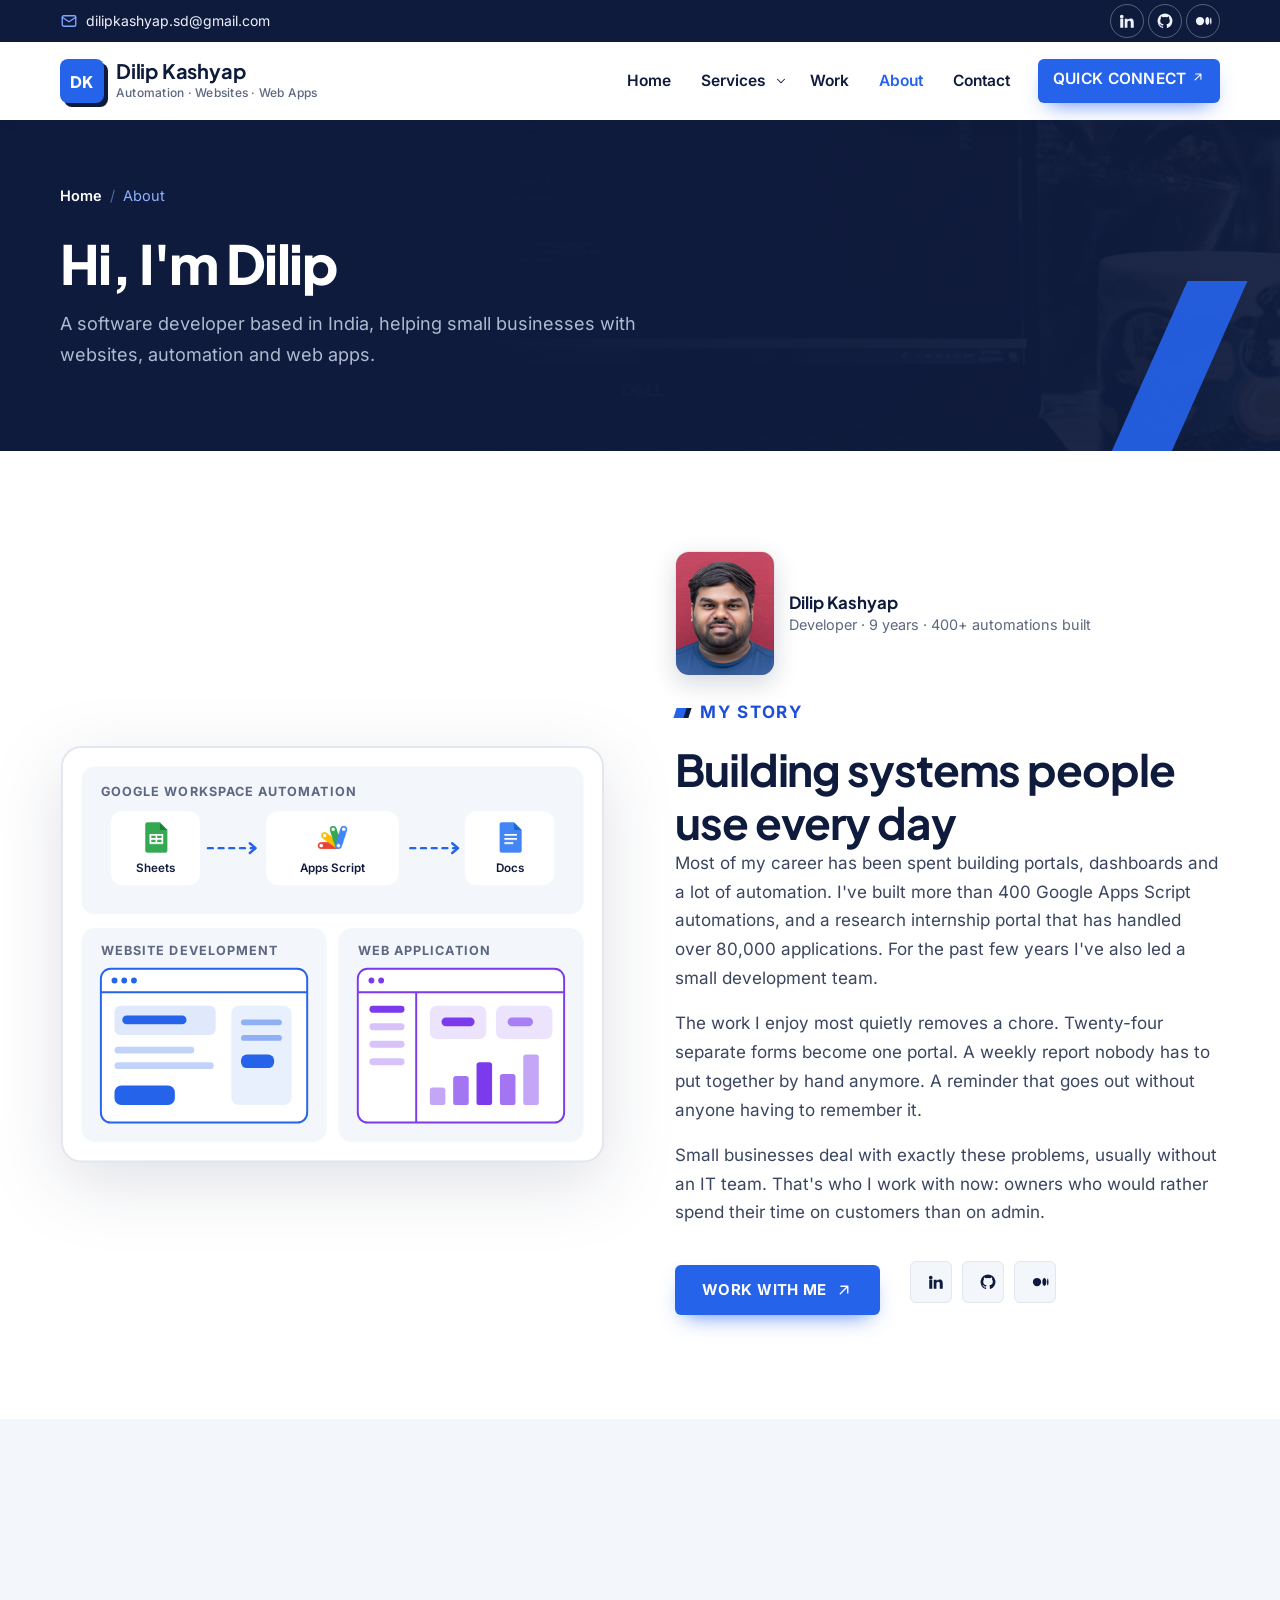
==== commit 882c9914: "Enlarge the photo and square it off 100x125 rounded rectangle instead of a 72px circle, matching the" ====
--- a/about/index.html
+++ b/about/index.html
@@ -146,7 +146,7 @@
     </div>
     <div class="about-copy prose">
       <div class="byline">
-        <img class="byline-photo" src="/assets/img/dilip.jpg" alt="Dilip Kashyap" width="72" height="72" loading="lazy">
+        <img class="byline-photo" src="/assets/img/dilip.jpg" alt="Dilip Kashyap" width="100" height="125" loading="lazy">
         <div><strong>Dilip Kashyap</strong><span>Developer · 9 years · 400+ automations built</span></div>
       </div>
       <p class="eyebrow">My story</p>
--- a/assets/css/styles.css
+++ b/assets/css/styles.css
@@ -1 +1 @@
-@font-face{font-family: Inter;src: url("/assets/fonts/inter-latin.woff2") format("woff2");font-weight: 100 900;font-style: normal;font-display: swap}@font-face{font-family: "Plus Jakarta Sans";src: url("/assets/fonts/jakarta-latin.woff2") format("woff2");font-weight: 200 800;font-style: normal;font-display: swap}@font-face{font-family: "Inter Fallback";src: local("Arial");size-adjust: 107%;ascent-override: 90.5%;descent-override: 22.5%;line-gap-override: 0%}@font-face{font-family: "Jakarta Fallback";src: local("Arial");size-adjust: 104%;ascent-override: 96%;descent-override: 24%;line-gap-override: 0%}:root{--white: #ffffff;--tint: #f3f6fb;--ink: #0f1b3d;--text: #3a4560;--muted: #5d6781;--line: #e1e6ef;--line-strong: #cbd3e1;--blue: #2563eb;--blue-dark: #1d4ed8;--blue-soft: #e7efff;--navy: #0f1b3d;--navy-2: #16244d;--navy-line: rgba(255, 255, 255, .12);--on-navy: #eef2fa;--on-navy-muted: #b0bad0;--green: #059669;--green-soft: #e3f6ee;--green-ink: #047857;--violet: #7c3aed;--violet-soft: #f0e9fe;--violet-ink: #6d28d9;--red-ink: #b42318;--red-soft: #fdecea;--radius: 6px;--radius-lg: 12px;--maxw: 1200px;--shadow-sm: 0 2px 6px rgba(15, 27, 61, .06);--shadow: 0 16px 40px -18px rgba(15, 27, 61, .25);--ease: cubic-bezier(.2, .8, .2, 1);--heading: "Plus Jakarta Sans", "Jakarta Fallback", -apple-system, "Segoe UI", Roboto, Arial, sans-serif;--sans: Inter, "Inter Fallback", -apple-system, "Segoe UI", Roboto, Helvetica, Arial, sans-serif}*, *::before, *::after{box-sizing: border-box}*{margin: 0;padding: 0}html{scroll-behavior: smooth;scroll-padding-top: 96px;-webkit-text-size-adjust: 100%}body{font-family: var(--sans);font-size: 16.5px;line-height: 1.7;color: var(--text);background: var(--white);-webkit-font-smoothing: antialiased}img{max-width: 100%;height: auto;display: block}a{color: var(--blue);text-underline-offset: 3px}a:hover{color: var(--blue-dark)}h1, h2, h3{font-family: var(--heading);color: var(--ink);line-height: 1.2;letter-spacing: -.02em;font-weight: 700}ul, ol{list-style: none}button, input, select, textarea{font: inherit;color: inherit}:focus-visible{outline: 3px solid var(--blue);outline-offset: 3px}[hidden]{display: none !important}@media (prefers-reduced-motion: reduce){html{scroll-behavior: auto}*, *::before, *::after{transition: none !important;animation: none !important}}.wrap{max-width: var(--maxw);margin-inline: auto;padding-inline: 20px}.wrap.narrow{max-width: 800px}.visually-hidden{position: absolute !important;width: 1px;height: 1px;overflow: hidden;clip: rect(0 0 0 0);white-space: nowrap}.skip-link{position: absolute;left: 12px;top: -60px;background: var(--ink);color: #fff;padding: 10px 16px;z-index: 100}.skip-link:focus{top: 12px;color: #fff}.muted{color: var(--muted)}.small{font-size: 15px}.icon{width: 26px;height: 26px}.icon-sm{width: 18px;height: 18px;flex: none}.icon-xs{width: 14px;height: 14px;flex: none}.btn{display: inline-flex;align-items: center;justify-content: center;gap: 8px;min-height: 50px;padding: 12px 26px;border-radius: var(--radius);border: 1.5px solid transparent;font: 700 15px/1.2 var(--sans);letter-spacing: .02em;text-transform: uppercase;text-decoration: none;cursor: pointer;transition: background-color .2s, border-color .2s, color .2s, transform .2s var(--ease)}.btn .icon-sm, .btn .icon-xs{transition: transform .2s var(--ease)}.btn:hover .icon-sm, .btn:hover .icon-xs{transform: translate(2px, -2px)}.btn-primary{background: var(--blue);color: #fff;box-shadow: 0 10px 22px -10px rgba(37, 99, 235, .8)}.btn-primary:hover{background: var(--blue-dark);color: #fff}.btn-outline{background: #fff;border-color: var(--line-strong);color: var(--ink)}.btn-outline:hover{border-color: var(--blue);color: var(--blue)}.btn-ghost-light{border-color: rgba(255, 255, 255, .35);color: #fff}.btn-ghost-light:hover{background: rgba(255, 255, 255, .1);color: #fff}.btn-small{min-height: 44px;padding: 10px 18px;font-size: 13.5px}.actions{display: flex;flex-wrap: wrap;gap: 12px;margin-top: 30px}.round-icon{display: grid;place-items: center;width: 48px;height: 48px;border-radius: 50%;background: var(--ink);color: #fff;flex: none}.round-icon.solid{background: var(--blue)}.round-icon.soft{background: var(--blue-soft);color: var(--blue);width: 42px;height: 42px}.read-more{display: inline-flex;align-items: center;gap: 6px;font-size: 13.5px;font-weight: 700;letter-spacing: .04em;text-transform: uppercase;color: var(--ink)}.topbar{background: var(--navy);color: var(--on-navy-muted);font-size: 14px}.topbar-inner{display: flex;align-items: center;justify-content: space-between;gap: 16px;min-height: 42px}.topbar-info{display: flex;flex-wrap: wrap;gap: 4px 26px}.topbar-info li{display: inline-flex;align-items: center;gap: 8px}.topbar-info .icon-sm{color: #7fa6ff}.topbar a{color: var(--on-navy);text-decoration: none;display: inline-flex;align-items: center;gap: 8px}.topbar a:hover{color: #fff}.topbar-social{display: flex;gap: 4px}.topbar-social a{display: grid;place-items: center;width: 34px;height: 34px;border: 1px solid rgba(255, 255, 255, .3);border-radius: 50%}.brand-icon{fill: currentColor;stroke: none}.topbar-social a:hover{background: #fff;color: var(--navy);border-color: #fff}@media (max-width: 767px){.hide-sm{display: none !important}}.site-header{position: sticky;top: 0;z-index: 50;background: #fff;box-shadow: 0 6px 20px -12px rgba(15, 27, 61, .25)}.header-inner{display: flex;align-items: center;justify-content: space-between;gap: 16px;min-height: 78px;flex-wrap: wrap}.brand{display: inline-flex;align-items: center;gap: 12px;text-decoration: none}.brand-mark{display: grid;place-items: center;width: 44px;height: 44px;border-radius: 8px;background: var(--blue);color: #fff;font: 800 16px var(--heading);letter-spacing: .02em;box-shadow: 4px 4px 0 var(--ink);flex: none}.brand-text{display: flex;flex-direction: column;font: 700 20px/1.1 var(--heading);color: var(--ink);letter-spacing: -.01em}.brand-text small{font: 500 12px/1.4 var(--sans);color: var(--muted);letter-spacing: .02em;margin-top: 3px}.menu-toggle{display: none}.nav-list{display: flex;align-items: center;gap: 2px;flex-wrap: wrap}.nav-list a{display: block;padding: 10px 14px;color: var(--ink);text-decoration: none;font-weight: 600;font-size: 15.5px;transition: color .15s}.nav-list a:hover, .nav-list a[aria-current="page"]{color: var(--blue)}.nav-cta{margin-left: 12px}.nav-list .nav-cta a{color: #fff}.has-sub{position: relative;display: flex;align-items: center}.sub-toggle{display: grid;place-items: center;width: 26px;height: 26px;margin-left: -12px;border: 0;background: none;color: var(--ink);cursor: pointer}.sub-toggle .icon-xs{transition: transform .2s}.sub-toggle[aria-expanded="true"] .icon-xs, .has-sub:hover .sub-toggle .icon-xs{transform: rotate(180deg)}.sub-menu{position: absolute;top: calc(100% + 14px);left: 0;min-width: 250px;background: #fff;border-top: 3px solid var(--blue);box-shadow: var(--shadow);padding: 8px 0;display: none}.sub-menu::before{content: "";position: absolute;left: 0;right: 0;top: -17px;height: 17px}.has-sub:hover .sub-menu, .has-sub:focus-within .sub-menu, .has-sub.is-open .sub-menu{display: block}.sub-menu a{padding: 10px 20px;font-weight: 500}.sub-menu a:hover{background: var(--tint)}@media (max-width: 1023px){.js .menu-toggle{display: grid;place-items: center;width: 48px;height: 48px;border: 0;border-radius: var(--radius);background: var(--ink);cursor: pointer}.menu-icon, .menu-icon::before, .menu-icon::after{display: block;width: 20px;height: 2px;background: #fff;border-radius: 2px;position: relative;transition: transform .2s, background-color .2s}.menu-icon::before, .menu-icon::after{content: "";position: absolute;left: 0}.menu-icon::before{top: -6px}.menu-icon::after{top: 6px}.menu-toggle[aria-expanded="true"] .menu-icon{background: transparent}.menu-toggle[aria-expanded="true"] .menu-icon::before{transform: translateY(6px) rotate(45deg)}.menu-toggle[aria-expanded="true"] .menu-icon::after{transform: translateY(-6px) rotate(-45deg)}.js .site-nav{display: none;width: 100%;padding-bottom: 18px}.js .site-nav.is-open{display: block}.js .nav-list{flex-direction: column;align-items: stretch;gap: 0;border-top: 1px solid var(--line)}.js .nav-list > li{border-bottom: 1px solid var(--line)}.js .nav-list a{padding: 13px 4px;font-size: 16.5px}.js .has-sub{flex-wrap: wrap}.js .has-sub > a{flex: 1}.js .sub-toggle{display: none}.js .sub-menu{display: block;position: static;box-shadow: none;border: 0;padding: 0 0 8px 16px;width: 100%;min-width: 0}.js .sub-menu a{padding: 8px 4px;font-size: 15.5px;color: var(--text)}.js .nav-cta{margin: 16px 0 0;border: 0 !important}.js .nav-cta a{width: 100%}}@media (max-width: 479px){.brand-text small{display: none}.brand-text{font-size: 18px}}.section{padding-block: 100px}main > .section:not(:first-of-type), .cta-strip{content-visibility: auto;contain-intrinsic-size: auto 900px}.section.tinted{background: var(--tint)}.section.navy{background: var(--navy);color: var(--on-navy-muted)}.section.navy .section-title{color: #fff}.section.dotted{background-color: var(--tint);background-image: radial-gradient(rgba(15, 27, 61, .09) 1.5px, transparent 1.5px);background-size: 26px 26px}.eyebrow{display: inline-flex;align-items: center;gap: 10px;font-size: 13.5px;font-weight: 700;letter-spacing: .1em;text-transform: uppercase;color: var(--blue-dark);margin-bottom: 14px}.eyebrow::before{content: "";width: 10px;height: 10px;background: var(--blue);transform: skewX(-18deg);box-shadow: 5px 0 0 var(--ink);margin-right: 5px}.eyebrow.center::after{content: "";width: 10px;height: 10px;background: var(--blue);transform: skewX(-18deg);box-shadow: -5px 0 0 var(--ink);margin-left: 5px}.section.navy .eyebrow{color: #8fb1ff}.section.navy .eyebrow::before{box-shadow: 5px 0 0 #fff}.section.navy .eyebrow.center::after{box-shadow: -5px 0 0 #fff}.section-title{font-size: clamp(30px, 4vw, 44px);font-weight: 700;letter-spacing: -.025em}.section-lead{color: var(--muted);font-size: 17.5px;margin-top: 16px;max-width: 640px}.head-split{display: flex;justify-content: space-between;align-items: end;gap: 20px 60px;flex-wrap: wrap;margin-bottom: 50px}.head-split > div{max-width: 620px}.head-split > .section-lead{max-width: 460px;margin-top: 0}.head-center{text-align: center;max-width: 720px;margin: 0 auto 54px}.head-center .section-title{margin-inline: auto}@media (max-width: 767px){.section{padding-block: 68px}.head-split, .head-center{margin-bottom: 36px}}.hero{position: relative;isolation: isolate;overflow: hidden;display: grid;align-items: center;min-height: calc(100vh - 120px);background: var(--navy);color: var(--on-navy-muted);padding-block: 44px 48px}.hero-net{position: absolute;inset: 0;z-index: -2;width: 100%;height: 100%;opacity: .55}.hero-glow{position: absolute;inset: 0;z-index: -1;pointer-events: none;background:radial-gradient(620px 420px at 78% 8%, rgba(37, 99, 235, .38), transparent 70%),radial-gradient(520px 360px at 6% 92%, rgba(124, 58, 237, .28), transparent 70%)}.hero-grid{position: relative;display: grid;grid-template-columns: 1.05fr 1fr;gap: 44px;align-items: center}.hero h1{color: #fff;font-size: clamp(32px, 3.5vw, 46px);font-weight: 800;letter-spacing: -.03em;line-height: 1.08;margin: 16px 0}.hero h1 span{color: #7fb0ff}.hero .lead{font-size: 17px;color: var(--on-navy-muted);max-width: 540px}.status-pill{display: inline-flex;align-items: center;gap: 10px;padding: 8px 16px;border-radius: 99px;border: 1px solid var(--navy-line);background: rgba(255, 255, 255, .06);color: #fff;font-size: 13px;font-weight: 600;letter-spacing: .06em;text-transform: uppercase}.status-pill .dot{width: 8px;height: 8px;border-radius: 50%;background: #34d399;box-shadow: 0 0 0 4px rgba(52, 211, 153, .18);flex: none}.hero-actions{display: flex;flex-wrap: wrap;gap: 12px;margin-top: 26px}.hero-points{display: flex;flex-wrap: wrap;gap: 8px 20px;margin-top: 20px;font-size: 14.5px;color: #dbe3f2}.hero-points li{display: inline-flex;align-items: center;gap: 8px}.hero-points .icon-xs{color: #34d399}.hero-packs{display: grid;gap: 12px;justify-items: stretch}.pack-card{display: flex;gap: 13px;padding: 10px;background: #fff;border-radius: 14px;box-shadow: 0 24px 45px -26px rgba(0, 0, 0, .85);transition: transform .25s var(--ease), box-shadow .25s var(--ease)}.pack-card:nth-child(1){margin-right: 54px}.pack-card:nth-child(2){margin-left: 34px;margin-right: 20px}.pack-card:nth-child(3){margin-left: 68px}.pack-card:hover{transform: translateY(-4px);box-shadow: 0 30px 55px -26px rgba(0, 0, 0, .9)}.pack-art{display: grid;place-items: center;width: 82px;flex: none;padding: 9px;border-radius: 9px;background: var(--c-soft)}.pack-art .art{width: 100%;height: auto}.pack-body{display: flex;flex-direction: column;justify-content: center;min-width: 0}.pack-tag{display: inline-flex;align-self: flex-start;padding: 3px 9px;border-radius: 4px;background: var(--c-soft);color: var(--c-ink);font-size: 12px;font-weight: 700;letter-spacing: .08em;text-transform: uppercase}.pack-title{font-size: 15.5px;line-height: 1.3;margin: 6px 0 5px;color: var(--ink)}.pack-points{display: grid;gap: 3px}.pack-points li{display: flex;align-items: flex-start;gap: 6px;font-size: 12.5px;line-height: 1.45;color: var(--muted)}.pack-points .icon-xs{margin-top: 4px;color: var(--c)}.float-card{justify-self: end;display: inline-flex;align-items: center;gap: 10px;margin-top: 2px;padding: 9px 16px 9px 9px;background: var(--blue);border-radius: 12px;color: #fff;box-shadow: 0 20px 40px -22px rgba(0, 0, 0, .9)}.float-card .round-icon.solid{background: rgba(255, 255, 255, .2);width: 34px;height: 34px}.float-card div{display: flex;flex-direction: column;line-height: 1.2}.float-card strong{font: 800 19px var(--heading);color: #fff}.float-card div > span{font-size: 12.5px;color: #fff}@media (max-width: 1023px){.hero{min-height: 0;padding-block: 52px 64px}.hero-grid{grid-template-columns: 1fr;gap: 48px}.hero-packs{max-width: 620px}.pack-card:nth-child(1), .pack-card:nth-child(2), .pack-card:nth-child(3){margin-inline: 0}}@media (max-width: 559px){.pack-art{width: 92px;padding: 9px}.pack-title{font-size: 16px}.float-card{justify-self: start}}.page-banner{position: relative;isolation: isolate;overflow: hidden;padding-block: 64px 80px;background: var(--navy);color: var(--on-navy-muted)}.banner-photo{position: absolute;inset: 0;z-index: -1}.banner-photo img{width: 100%;height: 100%;object-fit: cover;opacity: .18}.banner-photo::after{content: "";position: absolute;inset: 0;background: linear-gradient(90deg, var(--navy) 35%, rgba(15, 27, 61, .6))}.page-banner::after{content: "";position: absolute;right: 6%;bottom: -30px;width: 60px;height: 200px;background: var(--blue);transform: skewX(-24deg);opacity: .9;z-index: -1}.page-banner h1{color: #fff;font-size: clamp(34px, 5vw, 54px);font-weight: 800;letter-spacing: -.03em;max-width: 820px;margin-bottom: 14px}.page-banner .lead{font-size: 18px;max-width: 640px}.breadcrumbs{font-size: 14.5px;margin-bottom: 22px}.breadcrumbs ol{display: flex;flex-wrap: wrap;gap: 8px}.breadcrumbs li + li::before{content: "/";margin-right: 8px;opacity: .5}.breadcrumbs a{color: #fff;text-decoration: none;font-weight: 600}.breadcrumbs a:hover{color: #8fb1ff}.breadcrumbs [aria-current]{color: #8fb1ff}.about-grid{display: grid;grid-template-columns: 1fr 1fr;gap: 70px;align-items: center}.build-frame{position: relative;padding: 46px 0 0}.build-frame .art-frame{width: 100%;height: auto;filter: drop-shadow(0 20px 34px rgba(15, 27, 61, .13))}.exp-badge{position: absolute;left: -18px;top: -38px;z-index: 2;display: flex;align-items: center;gap: 12px;padding: 12px 20px;background: var(--blue);border-radius: 14px;box-shadow: 0 16px 30px -12px rgba(37, 99, 235, .65), 0 0 0 5px #fff}.exp-badge strong{font: 800 40px/1 var(--heading);color: #fff;letter-spacing: -.04em}.exp-badge span{font: 700 13.5px/1.25 var(--heading);color: #fff;text-transform: uppercase;letter-spacing: .04em}@media (max-width: 559px){.exp-badge{left: 0;top: 0;padding: 8px 12px}.exp-badge strong{font-size: 30px}}.about-services{display: grid;gap: 20px;margin: 28px 0 30px;padding-bottom: 26px;border-bottom: 1px solid var(--line)}.about-services li{display: flex;gap: 16px}.about-services h3{font-size: 18px;margin-bottom: 4px}.about-services p{font-size: 15.5px;color: var(--muted)}.line-icon{display: grid;place-items: center;width: 52px;height: 52px;border-radius: 14px;background: var(--c-soft, var(--blue-soft));color: var(--c, var(--blue));flex: none}.about-sub{font-size: 19px;margin-bottom: 14px}.about-visual{display: grid;gap: 22px}.about-promise{padding: 24px 26px;background: var(--tint);border-radius: 16px}.about-promise .tick-list{gap: 10px}.about-promise .tick-list li{font-size: 15.5px}.tick-list{display: grid;gap: 12px}.tick-list li{display: flex;align-items: flex-start;gap: 10px;color: var(--ink);font-weight: 500}.tick-list .icon-sm{color: var(--blue);margin-top: 4px}.about-foot{display: flex;flex-wrap: wrap;align-items: center;gap: 20px 30px;margin-top: 34px}.signature{display: flex;align-items: center;gap: 12px}.signature div{display: flex;flex-direction: column;line-height: 1.3}.signature strong{color: var(--ink);font-family: var(--heading)}.signature div > span{font-size: 14px;color: var(--muted)}.avatar{border-radius: 50%;object-fit: cover;flex: none}.avatar-fallback{display: grid;place-items: center;background: var(--blue);color: #fff;font: 800 15px var(--heading)}.avatar-sm{width: 50px;height: 50px;box-shadow: 0 0 0 3px #fff, 0 0 0 5px var(--blue-soft)}.social-row{display: flex;gap: 8px}.about-copy .social-row a{display: grid;place-items: center;width: 42px;height: 42px;border-radius: var(--radius);background: var(--tint);color: var(--ink)}.about-copy .social-row a:hover{background: var(--blue);color: #fff}@media (max-width: 959px){.about-grid{grid-template-columns: 1fr;gap: 50px}}@media (max-width: 559px){.exp-badge strong{font-size: 60px}.exp-badge span{font-size: 17px}.mini-features{grid-template-columns: 1fr}}.cat-website{--c: var(--blue);--c-soft: var(--blue-soft);--c-ink: var(--blue-dark)}.cat-automation{--c: var(--green);--c-soft: var(--green-soft);--c-ink: var(--green-ink)}.cat-webapp{--c: var(--violet);--c-soft: var(--violet-soft);--c-ink: var(--violet-ink)}.svc-grid{display: grid;grid-template-columns: repeat(3, 1fr);gap: 28px}.svc-card{position: relative;isolation: isolate;display: flex;flex-direction: column;padding: 0 0 30px}.svc-card::before{content: "";position: absolute;inset: 90px 0 0;z-index: -1;background: #fff;border-radius: var(--radius-lg);box-shadow: var(--shadow-sm);transition: box-shadow .25s}.svc-card:hover::before{box-shadow: var(--shadow)}.svc-photo{position: relative;margin-inline: 20px;border-radius: var(--radius-lg) var(--radius-lg) 0 0;overflow: hidden;border-bottom: 4px solid var(--blue)}.svc-photo img{width: 100%;aspect-ratio: 16 / 10;object-fit: cover;transition: transform .5s var(--ease)}.svc-card:hover .svc-photo img{transform: scale(1.06)}.svc-body{position: relative;flex: 1;display: flex;flex-direction: column;align-items: center;text-align: center;padding: 50px 28px 0}.svc-badge{display: grid;place-items: center;width: 64px;height: 64px;border-radius: var(--radius);background: var(--ink);color: #fff;transition: background-color .25s}.svc-body .svc-badge{position: absolute;top: -34px;left: 50%;transform: translateX(-50%)}.svc-card:hover .svc-badge{background: var(--blue)}.svc-body h2, .svc-body h3{font-size: 22px;margin: 6px 0 10px}.svc-body h2 a, .svc-body h3 a{color: var(--ink);text-decoration: none}.stretched::after{content: "";position: absolute;inset: 0;z-index: 3}.svc-body p{color: var(--muted);font-size: 15.5px;margin-bottom: 18px}.svc-body .read-more{margin-top: auto}.svc-card:hover .read-more{color: var(--blue)}.svc-card .stretched::after{inset: -200px 0 -30px}@media (max-width: 999px){.svc-grid{grid-template-columns: 1fr 1fr}}@media (max-width: 639px){.svc-grid{grid-template-columns: 1fr}}.why-check{max-width: 960px;margin-inline: auto}.why-intro{text-align: center;color: var(--muted);font-size: 17.5px;max-width: 760px;margin: -12px auto 40px}.check-grid{display: grid;grid-template-columns: 1fr 1fr;gap: 16px}.check-grid li{display: flex;gap: 16px;padding: 22px 24px;background: #fff;border: 1px solid var(--line);border-radius: 14px;transition: border-color .2s, box-shadow .2s, transform .2s var(--ease)}.check-grid li:hover{border-color: var(--blue);box-shadow: var(--shadow);transform: translateY(-3px)}.check-mark{display: grid;place-items: center;width: 36px;height: 36px;border-radius: 50%;background: var(--green-soft);color: var(--green-ink);flex: none}.check-grid h3{font-size: 17.5px;margin-bottom: 4px}.check-grid p{font-size: 15px;color: var(--muted)}.why-cta{display: flex;flex-wrap: wrap;align-items: center;justify-content: center;gap: 16px 24px;margin-top: 40px;padding: 24px 28px;background: var(--white);border: 1px dashed var(--line-strong);border-radius: 14px}.why-cta p{font-weight: 600;color: var(--ink)}@media (max-width: 767px){.check-grid{grid-template-columns: 1fr}.why-cta{text-align: center;justify-content: center}}.ba{position: relative;display: grid;grid-template-columns: 1fr 1fr;gap: 24px}.ba-panel{padding: 36px;background: #fff;border-radius: var(--radius-lg)}.ba-label{display: inline-block;padding: 6px 14px;border-radius: 4px;font-size: 13px;font-weight: 700;letter-spacing: .08em;text-transform: uppercase;color: #fff}.ba-before .ba-label{background: var(--red-ink)}.ba-after .ba-label{background: var(--green-ink)}.ba-panel h3{font-size: 22px;margin: 16px 0 18px}.ba-panel ul{display: grid;gap: 12px}.ba-panel li{display: flex;gap: 10px;color: var(--text)}.ba-panel li .icon-sm{margin-top: 4px}.ba-before li .icon-sm{color: var(--red-ink)}.ba-after li .icon-sm{color: var(--green)}.ba-time{display: flex;align-items: center;gap: 8px;margin-top: 22px;padding-top: 18px;border-top: 1px dashed var(--line-strong);font-weight: 600;color: var(--ink)}.ba-switch{position: absolute;left: 50%;top: 50%;transform: translate(-50%, -50%);display: grid;place-items: center;width: 60px;height: 60px;border-radius: 50%;background: var(--blue);color: #fff;border: 5px solid var(--navy);z-index: 2}.ba-note{text-align: center;margin-top: 26px;font-size: 14.5px;color: var(--on-navy-muted)}@media (max-width: 767px){.ba{grid-template-columns: 1fr;gap: 40px}.ba-switch{transform: translate(-50%, -50%) rotate(90deg)}.ba-panel{padding: 26px}}.ptab-list{display: flex;flex-wrap: wrap;gap: 10px;margin-bottom: 26px}.ptab{display: inline-flex;align-items: center;gap: 9px;min-height: 50px;padding: 12px 22px;border: 1.5px solid var(--line-strong);border-radius: var(--radius);background: #fff;color: var(--ink);font-weight: 700;font-size: 15px;letter-spacing: .02em;text-transform: uppercase;cursor: pointer;transition: background-color .2s, color .2s, border-color .2s}.ptab:hover{border-color: var(--blue);color: var(--blue)}.ptab.is-active{background: var(--blue);border-color: var(--blue);color: #fff}.ppanel{padding: 30px 32px;background: #fff;border: 1px solid var(--line);border-radius: 16px}.ppanel + .ppanel{margin-top: 20px}.js .ppanel[data-secondary]{display: none}.js .ppanel + .ppanel{margin-top: 0}.ppanel-note{font-size: 15.5px;color: var(--muted);padding-bottom: 14px;border-bottom: 2px solid var(--c-soft)}.pgroup-list li{display: flex;flex-wrap: wrap;align-items: center;justify-content: space-between;gap: 10px 20px;padding: 16px 0;border-bottom: 1px solid var(--line)}.pgroup-list li:last-child{border-bottom: 0}.pitem-main h3{font-size: 17px;font-weight: 700;color: var(--ink);margin-bottom: 2px}.pitem-main p{font-size: 14.5px;color: var(--muted)}.pitem-links{display: flex;flex-wrap: wrap;gap: 8px}.pitem-links a{display: inline-flex;align-items: center;gap: 6px;min-height: 34px;padding: 5px 11px;border-radius: 7px;background: var(--tint);color: var(--ink);font-size: 13.5px;font-weight: 600;text-decoration: none;transition: background-color .2s, color .2s}.pitem-links a:hover{background: var(--c);color: #fff}.pgroup-tags{display: flex;flex-wrap: wrap;align-items: center;gap: 8px;margin-top: 20px;padding-top: 18px;border-top: 1px dashed var(--line-strong)}.pgroup-tags span{font-size: 13px;font-weight: 700;letter-spacing: .05em;text-transform: uppercase;color: var(--muted);margin-right: 4px}.pgroup-tags em{font-style: normal;font-size: 13.5px;font-weight: 600;color: var(--c-ink);background: var(--c-soft);padding: 5px 11px;border-radius: 99px}@media (max-width: 559px){.ppanel{padding: 22px 18px}.ptab{flex: 1 1 auto;justify-content: center;padding: 10px 14px;font-size: 13.5px}}.filters{display: flex;flex-wrap: wrap;gap: 10px;margin-bottom: 36px}.filter{display: inline-flex;align-items: center;gap: 10px;min-height: 46px;padding: 10px 20px;border: 1.5px solid var(--line-strong);border-radius: var(--radius);background: #fff;color: var(--ink);font-weight: 700;font-size: 14.5px;letter-spacing: .02em;text-transform: uppercase;cursor: pointer;transition: background-color .2s, color .2s, border-color .2s}.filter span{display: grid;place-items: center;min-width: 24px;height: 22px;padding: 0 6px;border-radius: 99px;background: var(--tint);color: var(--muted);font-size: 12px}.filter:hover{border-color: var(--blue);color: var(--blue)}.filter.is-active{background: var(--blue);border-color: var(--blue);color: #fff}.filter.is-active span{background: var(--ink);color: #fff}.work-grid{display: grid;grid-template-columns: repeat(3, 1fr);gap: 28px}.work-card{display: flex;flex-direction: column;background: #fff;border: 1px solid var(--line);border-radius: var(--radius-lg);overflow: hidden;transition: box-shadow .25s, transform .25s var(--ease);animation: fade-up .35s var(--ease) both}.work-card:hover{box-shadow: var(--shadow);transform: translateY(-4px)}@keyframes fade-up{from{opacity: 0;transform: translateY(8px)}to{opacity: 1;transform: none}}.work-cover{position: relative;aspect-ratio: 16 / 9;display: grid;place-items: center;overflow: hidden;background: linear-gradient(135deg, var(--c) 0%, var(--navy) 120%)}.work-cover.has-shot{display: block;background: var(--tint)}.work-cover.has-shot img{width: 100%;height: 100%;object-fit: cover;object-position: top}.cover-grid{position: absolute;inset: 0;background-image: linear-gradient(rgba(255, 255, 255, .1) 1px, transparent 1px), linear-gradient(90deg, rgba(255, 255, 255, .1) 1px, transparent 1px);background-size: 24px 24px;-webkit-mask-image: radial-gradient(circle at 50% 45%, #000 20%, transparent 72%);mask-image: radial-gradient(circle at 50% 45%, #000 20%, transparent 72%)}.cover-icon{position: relative;display: grid;place-items: center;width: 78px;height: 78px;border-radius: 16px;background: rgba(255, 255, 255, .16);border: 1px solid rgba(255, 255, 255, .35);color: #fff;transition: transform .3s var(--ease)}.cover-icon .icon{width: 36px;height: 36px}.work-card:hover .cover-icon{transform: scale(1.07) rotate(-4deg)}.cover-tag{position: absolute;left: 0;bottom: 16px;padding: 6px 14px;background: #fff;color: var(--c-ink);font-size: 12.5px;font-weight: 700;letter-spacing: .06em;text-transform: uppercase}.work-body{display: flex;flex-direction: column;flex: 1;padding: 24px 24px 22px}.work-label{font-size: 13px;font-weight: 600;color: var(--muted);text-transform: uppercase;letter-spacing: .06em;margin-bottom: 6px}.work-title{font-size: 20px;margin-bottom: 8px}.work-summary{font-size: 15px;color: var(--muted);margin-bottom: 14px}.work-stat{display: flex;align-items: baseline;flex-wrap: wrap;gap: 4px 8px;margin-bottom: 14px;padding: 10px 14px;border-left: 4px solid var(--c);background: var(--c-soft);color: var(--c-ink);font-size: 14.5px;font-weight: 600}.work-stat strong{font: 800 22px var(--heading);letter-spacing: -.02em}.chips{display: flex;flex-wrap: wrap;gap: 6px}.chips li{font-size: 12.5px;font-weight: 600;color: var(--text);background: var(--tint);border-radius: 4px;padding: 3px 9px}.chips-lg li{font-size: 14.5px;padding: 6px 12px}.work-body .chips{margin-bottom: 18px}.work-links{display: flex;flex-wrap: wrap;gap: 8px;margin-top: auto;padding-top: 16px;border-top: 1px solid var(--line)}.work-links a{display: inline-flex;align-items: center;gap: 6px;min-height: 40px;padding: 7px 12px;border-radius: var(--radius);background: var(--tint);color: var(--ink);font-size: 14px;font-weight: 600;text-decoration: none;transition: background-color .2s, color .2s}.work-links a:hover{background: var(--c);color: #fff}@media (max-width: 1023px){.work-grid{grid-template-columns: 1fr 1fr}}@media (max-width: 639px){.work-grid{grid-template-columns: 1fr}.filter{flex: 1 1 auto;justify-content: center}}.contact-block{display: grid;grid-template-columns: .9fr 1.1fr;gap: 60px;align-items: start}.contact-block.single{grid-template-columns: 1.05fr .95fr;gap: 32px}@media (max-width: 899px){.contact-block.single{grid-template-columns: 1fr}}.contact-block.single .info-card > p{color: var(--muted);margin-bottom: 20px}.contact-block.single .info-card .actions{margin: 24px 0 28px}.contact-block.single .next-steps{margin-top: 0}.contact-block.single .next-steps .email-sub{color: #fff;margin-top: 26px}.contact-block.single .next-steps .num-list{color: var(--on-navy-muted)}.social-row{display: flex;flex-wrap: wrap;gap: 10px}.social-row a{display: inline-flex;align-items: center;gap: 9px;padding: 10px 16px;border: 1px solid var(--line);border-radius: var(--radius);background: var(--tint);color: var(--ink);font-weight: 600;font-size: 14.5px;text-decoration: none;transition: background-color .2s, color .2s, border-color .2s}.social-row a:hover{background: var(--blue);border-color: var(--blue);color: #fff}.contact-block > .contact-form:only-child{grid-column: 1 / -1;max-width: 720px;margin-inline: auto;text-align: center}.contact-block > .contact-form:only-child .eyebrow{justify-content: center}.contact-block > .contact-form:only-child .email-panel{text-align: left}.contact-side{position: relative;padding: 0 30px 40px 0}.info-card{position: relative;padding: 40px 36px;background: #fff;border: 2px solid var(--blue);border-radius: 30px 0 0 0}.info-rule{display: block;width: 60px;height: 3px;background: var(--blue);margin-bottom: 20px}.info-card h3, .info-card .panel-title{font-size: 24px;margin-bottom: 10px}.info-card > p{color: var(--muted);font-size: 15.5px;margin-bottom: 22px}.info-list{display: grid;gap: 16px;margin-bottom: 20px}.info-list li{display: flex;gap: 14px;align-items: flex-start;color: var(--ink)}.info-list .icon-sm{color: var(--blue);margin-top: 4px}.info-list a{color: var(--ink);overflow-wrap: anywhere}.stat-bubble{position: absolute;right: 0;bottom: 0;display: flex;flex-direction: column;align-items: center;padding: 18px 24px;background: #fff;border-radius: var(--radius-lg);box-shadow: var(--shadow)}.stat-bubble strong{font: 800 30px/1 var(--heading);color: var(--blue)}.stat-bubble span{font-size: 13px;color: var(--muted);margin-top: 4px}.next-steps{margin-top: 26px;padding: 28px 30px;background: var(--navy);color: var(--on-navy-muted);border-radius: var(--radius-lg)}.next-steps h3{color: #fff;font-size: 19px;margin-bottom: 14px}.next-steps ol{list-style: decimal;padding-left: 20px;display: grid;gap: 8px}.next-steps strong{color: #fff}.contact-form .section-title{margin-bottom: 26px}.email-panel{padding: 32px 34px;background: #fff;border: 1px solid var(--line);border-top: 4px solid var(--blue);border-radius: var(--radius-lg);box-shadow: var(--shadow-sm)}.email-label{font-size: 13px;font-weight: 700;letter-spacing: .08em;text-transform: uppercase;color: var(--muted);margin-bottom: 8px}.email-panel .email-address{font-family: var(--heading);font-size: clamp(20px, 2.6vw, 28px);font-weight: 800;overflow-wrap: anywhere}.email-panel .email-address a{color: var(--ink);text-decoration: none}.email-panel .email-address a:hover{color: var(--blue)}.email-panel .actions{margin: 22px 0 28px}.email-sub{font-size: 18px;margin-bottom: 10px}.num-list{list-style: decimal;padding-left: 20px;display: grid;gap: 6px;color: var(--muted)}.num-list li::marker{color: var(--blue);font-weight: 700}.enquiry-form{display: grid;gap: 18px}.field-row{display: grid;grid-template-columns: 1fr 1fr;gap: 18px}.field{display: grid;gap: 6px}.field label{font-size: 14.5px;font-weight: 600;color: var(--ink)}.field .opt{font-weight: 400;color: var(--muted)}.field input, .field select, .field textarea{width: 100%;min-height: 50px;padding: 12px 14px;border: 1.5px solid var(--line-strong);border-radius: var(--radius);background: #fff;font-size: 16px;color: var(--ink);transition: border-color .2s, box-shadow .2s}.section.tinted .field input, .section.tinted .field select, .section.tinted .field textarea{background: #fff}.field textarea{resize: vertical;min-height: 130px}.field input:focus, .field select:focus, .field textarea:focus{outline: none;border-color: var(--blue);box-shadow: 0 0 0 4px rgba(37, 99, 235, .15)}.field [aria-invalid="true"]{border-color: var(--red-ink)}.form-error{color: var(--red-ink);font-weight: 600;font-size: 15px}.form-foot{display: flex;flex-wrap: wrap;align-items: center;gap: 12px 20px}.form-note{font-size: 14px;color: var(--muted);max-width: 320px}@media (max-width: 959px){.contact-block{grid-template-columns: 1fr;gap: 50px}}@media (max-width: 559px){.field-row{grid-template-columns: 1fr}.info-card{padding: 30px 24px}.contact-side{padding-right: 0}.stat-bubble{position: static;margin-top: 16px;align-items: flex-start}}.process{display: grid;grid-template-columns: repeat(4, 1fr);gap: 34px;counter-reset: step}.process-card{position: relative;padding: 38px 26px 34px;text-align: center;background: #fff;border-radius: 26px;box-shadow: 10px 10px 0 var(--ink);transition: transform .25s var(--ease), box-shadow .25s var(--ease)}.process-card:hover{transform: translate(-3px, -3px);box-shadow: 13px 13px 0 var(--blue)}.process-card::before{content: "";position: absolute;left: -9px;top: -9px;width: 60%;height: 60%;border-left: 2px dotted var(--ink);border-top: 2px dotted var(--ink);border-radius: 30px 0 0 0}.process-num{position: absolute;right: 18px;top: 14px;font: 800 15px var(--heading);color: var(--muted)}.process-icon{display: grid;place-items: center;width: 70px;height: 70px;margin: 0 auto 18px;border-radius: 50%;background: var(--blue-soft);color: var(--blue)}.process-icon .icon{width: 32px;height: 32px}.process-card h3{font-size: 20px;margin-bottom: 8px}.process-card p{font-size: 15px;color: var(--muted)}@media (max-width: 999px){.process{grid-template-columns: 1fr 1fr}}@media (max-width: 559px){.process{grid-template-columns: 1fr;gap: 30px}}.article-grid{display: grid;grid-template-columns: repeat(3, 1fr);gap: 26px}.article-card{position: relative;display: flex;flex-direction: column}.article-img{position: relative;border-radius: var(--radius-lg);overflow: hidden}.article-img img{width: 100%;aspect-ratio: 16 / 10;object-fit: cover;transition: transform .5s var(--ease)}.article-card:hover .article-img img{transform: scale(1.05)}.article-topic{position: absolute;left: 0;top: 18px;padding: 6px 14px;background: var(--blue);color: #fff;font-size: 12.5px;font-weight: 700;letter-spacing: .05em;text-transform: uppercase}.article-body{position: relative;margin: -34px 14px 0;padding: 18px 18px 20px;background: #fff;border-radius: var(--radius-lg);box-shadow: var(--shadow);flex: 1;display: flex;flex-direction: column}.article-meta{display: flex;align-items: center;gap: 6px;font-size: 13.5px;color: var(--muted);margin-bottom: 8px}.article-body h3{font-size: 17.5px;line-height: 1.35;margin-bottom: 8px}.article-body h3 a{color: var(--ink);text-decoration: none}.article-card:hover h3 a{color: var(--blue)}.article-body p{font-size: 15px;color: var(--muted);margin-bottom: 14px}.article-body .read-more{margin-top: auto}@media (max-width: 999px){.article-grid{grid-template-columns: 1fr 1fr}}@media (max-width: 639px){.article-grid{grid-template-columns: 1fr}}.split{display: grid;grid-template-columns: 1fr 1fr;gap: 60px;align-items: start}@media (max-width: 899px){.split{grid-template-columns: 1fr;gap: 36px}}.panel{padding: 34px;background: #fff;border-radius: var(--radius-lg);box-shadow: var(--shadow-sm);border-top: 4px solid var(--blue)}.panel-title{font-size: 22px;margin-bottom: 18px}.panel-subtitle{font-size: 17px;margin: 26px 0 12px}.svc-feature-photo{position: relative}.svc-feature-photo img{position: relative;z-index: 1;width: 100%;aspect-ratio: 4 / 3;object-fit: cover}.problem-list{display: grid;gap: 12px;margin-top: 24px}.problem-list li{display: flex;gap: 12px;align-items: flex-start;padding: 14px 16px;background: var(--tint);border-left: 4px solid var(--red-ink);color: var(--ink);font-weight: 500}.problem-list .icon-sm{color: var(--red-ink);margin-top: 3px}.fit{margin-top: 22px;padding: 16px 18px;background: var(--c-soft, var(--tint));border-left: 4px solid var(--c, var(--blue));font-size: 15.5px}.fit strong{display: block;color: var(--c-ink, var(--ink))}.usecase-grid{display: grid;grid-template-columns: repeat(3, 1fr);gap: 24px}.usecase{padding: 28px;background: #fff;border: 1px solid var(--line);border-radius: var(--radius-lg)}.tag{display: inline-block;font-size: 12.5px;font-weight: 700;letter-spacing: .05em;text-transform: uppercase;color: var(--blue-dark);background: var(--blue-soft);padding: 5px 10px;border-radius: 4px;margin-bottom: 14px}.usecase .label{display: block;font-size: 12px;font-weight: 700;letter-spacing: .08em;text-transform: uppercase;margin-bottom: 4px}.usecase .before{color: var(--muted);font-size: 15.5px}.usecase .before .label{color: var(--red-ink)}.usecase .after{margin-top: 14px;padding-top: 14px;border-top: 1px dashed var(--line-strong);color: var(--ink);font-weight: 500;font-size: 15.5px}.usecase .after .label{color: var(--green-ink)}@media (max-width: 999px){.usecase-grid{grid-template-columns: 1fr}}.feature-grid{display: grid;grid-template-columns: repeat(3, 1fr);gap: 26px}.feature{padding: 32px 28px;background: #fff;border-radius: var(--radius-lg);box-shadow: var(--shadow-sm);transition: box-shadow .25s, transform .25s var(--ease)}.feature:hover{box-shadow: var(--shadow);transform: translateY(-3px)}.feature .svc-badge{margin-bottom: 18px}.feature h3{font-size: 19px;margin-bottom: 6px}.feature p{color: var(--muted);font-size: 15.5px}@media (max-width: 999px){.feature-grid{grid-template-columns: 1fr 1fr}}@media (max-width: 599px){.feature-grid{grid-template-columns: 1fr}}.prose p{margin-bottom: 16px;font-size: 17px}.prose h2:not(.section-title){font-size: 26px;margin: 34px 0 10px}.prose h2:first-child{margin-top: 0}.faq-layout{display: grid;grid-template-columns: 1fr 1.6fr;gap: 60px;align-items: start}.faq-list{display: grid;gap: 12px}details{background: #fff;border-radius: var(--radius);border: 1px solid var(--line)}details[open]{border-color: var(--blue)}summary{cursor: pointer;list-style: none;display: flex;justify-content: space-between;align-items: center;gap: 16px;padding: 18px 22px;font-weight: 700;font-size: 16.5px;color: var(--ink)}summary::-webkit-details-marker{display: none}summary::after{content: "";flex: none;width: 30px;height: 30px;border-radius: 4px;background: var(--ink) url("data:image/svg+xml,%3Csvg xmlns='http://www.w3.org/2000/svg' viewBox='0 0 24 24' fill='none' stroke='%23fff' stroke-width='2.2' stroke-linecap='round'%3E%3Cpath d='M12 6v12M6 12h12'/%3E%3C/svg%3E") center / 14px no-repeat;transition: transform .2s, background-color .2s}details[open] summary::after{transform: rotate(45deg);background-color: var(--blue)}details p{padding: 0 22px 20px;color: var(--muted)}@media (max-width: 899px){.faq-layout{grid-template-columns: 1fr;gap: 30px}}.cta-strip{background: var(--white);padding-block: 0 90px}.section.tinted + .cta-strip, .section.dotted + .cta-strip{background: var(--tint);padding-top: 0}.cta-inner{display: flex;align-items: center;gap: 30px;flex-wrap: wrap;padding: 36px 40px;background: var(--navy);border-radius: var(--radius-lg);overflow: hidden;position: relative}.cta-inner::after{content: "";position: absolute;right: 24%;top: -20px;width: 40px;height: 180%;background: rgba(255, 255, 255, .05);transform: skewX(-24deg)}.cta-mark{display: grid;place-items: center;width: 72px;height: 72px;background: var(--blue);color: #fff;border-radius: var(--radius);flex: none}.cta-text{flex: 1;min-width: 240px}.cta-text h2{color: #fff;font-size: clamp(22px, 2.8vw, 30px);margin-bottom: 4px}.cta-text p{color: var(--on-navy-muted)}@media (max-width: 599px){.cta-inner{padding: 28px 22px}.cta-mark{display: none}.cta-strip .btn{width: 100%}}.site-footer{background: var(--navy);color: var(--on-navy-muted);font-size: 15.5px}.footer-top{display: flex;flex-wrap: wrap;align-items: center;gap: 20px 40px;padding-block: 44px;border-bottom: 1px solid var(--navy-line)}.footer-brand{display: inline-flex;align-items: center;gap: 12px;text-decoration: none}.footer-brand > span:last-child{display: flex;flex-direction: column;font: 700 20px/1.1 var(--heading);color: #fff}.footer-brand small{font: 500 12px/1.4 var(--sans);color: var(--on-navy-muted);margin-top: 3px}.footer-brand .brand-mark{box-shadow: 4px 4px 0 #fff}.footer-pitch{flex: 1;min-width: 240px;font: 600 18px/1.4 var(--heading);color: #fff}.footer-grid{display: grid;grid-template-columns: 1.4fr 1fr 1fr 1.2fr;gap: 40px;padding-block: 56px}.footer-title{position: relative;font-size: 19px;color: #fff;margin-bottom: 26px;padding-bottom: 12px}.footer-title::after{content: "";position: absolute;left: 0;bottom: 0;width: 40px;height: 3px;background: var(--blue);box-shadow: 48px 0 0 -0px #fff}.footer-grid p{max-width: 320px}.footer-social{display: flex;gap: 10px;margin-top: 22px}.footer-social a{display: grid;place-items: center;width: 42px;height: 42px;border: 1px solid var(--navy-line);border-radius: var(--radius);color: #fff}.footer-social a:hover{background: var(--blue);border-color: var(--blue)}.footer-links{display: grid;gap: 12px}.footer-links a, .footer-contact a{color: var(--on-navy);text-decoration: none;display: inline-flex;align-items: center;gap: 8px;overflow-wrap: anywhere}.footer-links a:hover, .footer-contact a:hover{color: #fff}.footer-links .icon-xs{color: #7fa6ff}.footer-contact{display: grid;gap: 14px}.footer-contact li{display: flex;gap: 12px;align-items: flex-start}.footer-contact .icon-sm{color: #7fa6ff;margin-top: 4px}.footer-bottom{background: #0a132c;font-size: 14px}.footer-bottom-inner{display: flex;flex-wrap: wrap;justify-content: space-between;gap: 10px;padding-block: 18px}.footer-bottom a{color: var(--on-navy)}@media (max-width: 899px){.footer-grid{grid-template-columns: 1fr 1fr}}@media (max-width: 559px){.footer-grid{grid-template-columns: 1fr;gap: 32px}}@media (max-width: 1023px){.sub-menu a{padding-block: 12px}.footer-links a, .footer-contact a, .topbar a{min-height: 34px;align-items: center}.pitem-links a, .work-links a, .social-row a{min-height: 40px}}.byline{display: flex;align-items: center;gap: 14px;margin: 0 0 22px}.byline-photo{width: 72px;height: 72px;border-radius: 50%;object-fit: cover;object-position: 50% 12%;border: 3px solid #fff;box-shadow: 0 6px 20px rgba(15, 27, 61, .18);flex: none}.byline > div{display: flex;flex-direction: column;line-height: 1.35}.byline strong{font-family: var(--heading);font-size: 1.05rem;color: var(--ink)}.byline span{font-size: .9rem;color: var(--muted)}+@font-face{font-family: Inter;src: url("/assets/fonts/inter-latin.woff2") format("woff2");font-weight: 100 900;font-style: normal;font-display: swap}@font-face{font-family: "Plus Jakarta Sans";src: url("/assets/fonts/jakarta-latin.woff2") format("woff2");font-weight: 200 800;font-style: normal;font-display: swap}@font-face{font-family: "Inter Fallback";src: local("Arial");size-adjust: 107%;ascent-override: 90.5%;descent-override: 22.5%;line-gap-override: 0%}@font-face{font-family: "Jakarta Fallback";src: local("Arial");size-adjust: 104%;ascent-override: 96%;descent-override: 24%;line-gap-override: 0%}:root{--white: #ffffff;--tint: #f3f6fb;--ink: #0f1b3d;--text: #3a4560;--muted: #5d6781;--line: #e1e6ef;--line-strong: #cbd3e1;--blue: #2563eb;--blue-dark: #1d4ed8;--blue-soft: #e7efff;--navy: #0f1b3d;--navy-2: #16244d;--navy-line: rgba(255, 255, 255, .12);--on-navy: #eef2fa;--on-navy-muted: #b0bad0;--green: #059669;--green-soft: #e3f6ee;--green-ink: #047857;--violet: #7c3aed;--violet-soft: #f0e9fe;--violet-ink: #6d28d9;--red-ink: #b42318;--red-soft: #fdecea;--radius: 6px;--radius-lg: 12px;--maxw: 1200px;--shadow-sm: 0 2px 6px rgba(15, 27, 61, .06);--shadow: 0 16px 40px -18px rgba(15, 27, 61, .25);--ease: cubic-bezier(.2, .8, .2, 1);--heading: "Plus Jakarta Sans", "Jakarta Fallback", -apple-system, "Segoe UI", Roboto, Arial, sans-serif;--sans: Inter, "Inter Fallback", -apple-system, "Segoe UI", Roboto, Helvetica, Arial, sans-serif}*, *::before, *::after{box-sizing: border-box}*{margin: 0;padding: 0}html{scroll-behavior: smooth;scroll-padding-top: 96px;-webkit-text-size-adjust: 100%}body{font-family: var(--sans);font-size: 16.5px;line-height: 1.7;color: var(--text);background: var(--white);-webkit-font-smoothing: antialiased}img{max-width: 100%;height: auto;display: block}a{color: var(--blue);text-underline-offset: 3px}a:hover{color: var(--blue-dark)}h1, h2, h3{font-family: var(--heading);color: var(--ink);line-height: 1.2;letter-spacing: -.02em;font-weight: 700}ul, ol{list-style: none}button, input, select, textarea{font: inherit;color: inherit}:focus-visible{outline: 3px solid var(--blue);outline-offset: 3px}[hidden]{display: none !important}@media (prefers-reduced-motion: reduce){html{scroll-behavior: auto}*, *::before, *::after{transition: none !important;animation: none !important}}.wrap{max-width: var(--maxw);margin-inline: auto;padding-inline: 20px}.wrap.narrow{max-width: 800px}.visually-hidden{position: absolute !important;width: 1px;height: 1px;overflow: hidden;clip: rect(0 0 0 0);white-space: nowrap}.skip-link{position: absolute;left: 12px;top: -60px;background: var(--ink);color: #fff;padding: 10px 16px;z-index: 100}.skip-link:focus{top: 12px;color: #fff}.muted{color: var(--muted)}.small{font-size: 15px}.icon{width: 26px;height: 26px}.icon-sm{width: 18px;height: 18px;flex: none}.icon-xs{width: 14px;height: 14px;flex: none}.btn{display: inline-flex;align-items: center;justify-content: center;gap: 8px;min-height: 50px;padding: 12px 26px;border-radius: var(--radius);border: 1.5px solid transparent;font: 700 15px/1.2 var(--sans);letter-spacing: .02em;text-transform: uppercase;text-decoration: none;cursor: pointer;transition: background-color .2s, border-color .2s, color .2s, transform .2s var(--ease)}.btn .icon-sm, .btn .icon-xs{transition: transform .2s var(--ease)}.btn:hover .icon-sm, .btn:hover .icon-xs{transform: translate(2px, -2px)}.btn-primary{background: var(--blue);color: #fff;box-shadow: 0 10px 22px -10px rgba(37, 99, 235, .8)}.btn-primary:hover{background: var(--blue-dark);color: #fff}.btn-outline{background: #fff;border-color: var(--line-strong);color: var(--ink)}.btn-outline:hover{border-color: var(--blue);color: var(--blue)}.btn-ghost-light{border-color: rgba(255, 255, 255, .35);color: #fff}.btn-ghost-light:hover{background: rgba(255, 255, 255, .1);color: #fff}.btn-small{min-height: 44px;padding: 10px 18px;font-size: 13.5px}.actions{display: flex;flex-wrap: wrap;gap: 12px;margin-top: 30px}.round-icon{display: grid;place-items: center;width: 48px;height: 48px;border-radius: 50%;background: var(--ink);color: #fff;flex: none}.round-icon.solid{background: var(--blue)}.round-icon.soft{background: var(--blue-soft);color: var(--blue);width: 42px;height: 42px}.read-more{display: inline-flex;align-items: center;gap: 6px;font-size: 13.5px;font-weight: 700;letter-spacing: .04em;text-transform: uppercase;color: var(--ink)}.topbar{background: var(--navy);color: var(--on-navy-muted);font-size: 14px}.topbar-inner{display: flex;align-items: center;justify-content: space-between;gap: 16px;min-height: 42px}.topbar-info{display: flex;flex-wrap: wrap;gap: 4px 26px}.topbar-info li{display: inline-flex;align-items: center;gap: 8px}.topbar-info .icon-sm{color: #7fa6ff}.topbar a{color: var(--on-navy);text-decoration: none;display: inline-flex;align-items: center;gap: 8px}.topbar a:hover{color: #fff}.topbar-social{display: flex;gap: 4px}.topbar-social a{display: grid;place-items: center;width: 34px;height: 34px;border: 1px solid rgba(255, 255, 255, .3);border-radius: 50%}.brand-icon{fill: currentColor;stroke: none}.topbar-social a:hover{background: #fff;color: var(--navy);border-color: #fff}@media (max-width: 767px){.hide-sm{display: none !important}}.site-header{position: sticky;top: 0;z-index: 50;background: #fff;box-shadow: 0 6px 20px -12px rgba(15, 27, 61, .25)}.header-inner{display: flex;align-items: center;justify-content: space-between;gap: 16px;min-height: 78px;flex-wrap: wrap}.brand{display: inline-flex;align-items: center;gap: 12px;text-decoration: none}.brand-mark{display: grid;place-items: center;width: 44px;height: 44px;border-radius: 8px;background: var(--blue);color: #fff;font: 800 16px var(--heading);letter-spacing: .02em;box-shadow: 4px 4px 0 var(--ink);flex: none}.brand-text{display: flex;flex-direction: column;font: 700 20px/1.1 var(--heading);color: var(--ink);letter-spacing: -.01em}.brand-text small{font: 500 12px/1.4 var(--sans);color: var(--muted);letter-spacing: .02em;margin-top: 3px}.menu-toggle{display: none}.nav-list{display: flex;align-items: center;gap: 2px;flex-wrap: wrap}.nav-list a{display: block;padding: 10px 14px;color: var(--ink);text-decoration: none;font-weight: 600;font-size: 15.5px;transition: color .15s}.nav-list a:hover, .nav-list a[aria-current="page"]{color: var(--blue)}.nav-cta{margin-left: 12px}.nav-list .nav-cta a{color: #fff}.has-sub{position: relative;display: flex;align-items: center}.sub-toggle{display: grid;place-items: center;width: 26px;height: 26px;margin-left: -12px;border: 0;background: none;color: var(--ink);cursor: pointer}.sub-toggle .icon-xs{transition: transform .2s}.sub-toggle[aria-expanded="true"] .icon-xs, .has-sub:hover .sub-toggle .icon-xs{transform: rotate(180deg)}.sub-menu{position: absolute;top: calc(100% + 14px);left: 0;min-width: 250px;background: #fff;border-top: 3px solid var(--blue);box-shadow: var(--shadow);padding: 8px 0;display: none}.sub-menu::before{content: "";position: absolute;left: 0;right: 0;top: -17px;height: 17px}.has-sub:hover .sub-menu, .has-sub:focus-within .sub-menu, .has-sub.is-open .sub-menu{display: block}.sub-menu a{padding: 10px 20px;font-weight: 500}.sub-menu a:hover{background: var(--tint)}@media (max-width: 1023px){.js .menu-toggle{display: grid;place-items: center;width: 48px;height: 48px;border: 0;border-radius: var(--radius);background: var(--ink);cursor: pointer}.menu-icon, .menu-icon::before, .menu-icon::after{display: block;width: 20px;height: 2px;background: #fff;border-radius: 2px;position: relative;transition: transform .2s, background-color .2s}.menu-icon::before, .menu-icon::after{content: "";position: absolute;left: 0}.menu-icon::before{top: -6px}.menu-icon::after{top: 6px}.menu-toggle[aria-expanded="true"] .menu-icon{background: transparent}.menu-toggle[aria-expanded="true"] .menu-icon::before{transform: translateY(6px) rotate(45deg)}.menu-toggle[aria-expanded="true"] .menu-icon::after{transform: translateY(-6px) rotate(-45deg)}.js .site-nav{display: none;width: 100%;padding-bottom: 18px}.js .site-nav.is-open{display: block}.js .nav-list{flex-direction: column;align-items: stretch;gap: 0;border-top: 1px solid var(--line)}.js .nav-list > li{border-bottom: 1px solid var(--line)}.js .nav-list a{padding: 13px 4px;font-size: 16.5px}.js .has-sub{flex-wrap: wrap}.js .has-sub > a{flex: 1}.js .sub-toggle{display: none}.js .sub-menu{display: block;position: static;box-shadow: none;border: 0;padding: 0 0 8px 16px;width: 100%;min-width: 0}.js .sub-menu a{padding: 8px 4px;font-size: 15.5px;color: var(--text)}.js .nav-cta{margin: 16px 0 0;border: 0 !important}.js .nav-cta a{width: 100%}}@media (max-width: 479px){.brand-text small{display: none}.brand-text{font-size: 18px}}.section{padding-block: 100px}main > .section:not(:first-of-type), .cta-strip{content-visibility: auto;contain-intrinsic-size: auto 900px}.section.tinted{background: var(--tint)}.section.navy{background: var(--navy);color: var(--on-navy-muted)}.section.navy .section-title{color: #fff}.section.dotted{background-color: var(--tint);background-image: radial-gradient(rgba(15, 27, 61, .09) 1.5px, transparent 1.5px);background-size: 26px 26px}.eyebrow{display: inline-flex;align-items: center;gap: 10px;font-size: 13.5px;font-weight: 700;letter-spacing: .1em;text-transform: uppercase;color: var(--blue-dark);margin-bottom: 14px}.eyebrow::before{content: "";width: 10px;height: 10px;background: var(--blue);transform: skewX(-18deg);box-shadow: 5px 0 0 var(--ink);margin-right: 5px}.eyebrow.center::after{content: "";width: 10px;height: 10px;background: var(--blue);transform: skewX(-18deg);box-shadow: -5px 0 0 var(--ink);margin-left: 5px}.section.navy .eyebrow{color: #8fb1ff}.section.navy .eyebrow::before{box-shadow: 5px 0 0 #fff}.section.navy .eyebrow.center::after{box-shadow: -5px 0 0 #fff}.section-title{font-size: clamp(30px, 4vw, 44px);font-weight: 700;letter-spacing: -.025em}.section-lead{color: var(--muted);font-size: 17.5px;margin-top: 16px;max-width: 640px}.head-split{display: flex;justify-content: space-between;align-items: end;gap: 20px 60px;flex-wrap: wrap;margin-bottom: 50px}.head-split > div{max-width: 620px}.head-split > .section-lead{max-width: 460px;margin-top: 0}.head-center{text-align: center;max-width: 720px;margin: 0 auto 54px}.head-center .section-title{margin-inline: auto}@media (max-width: 767px){.section{padding-block: 68px}.head-split, .head-center{margin-bottom: 36px}}.hero{position: relative;isolation: isolate;overflow: hidden;display: grid;align-items: center;min-height: calc(100vh - 120px);background: var(--navy);color: var(--on-navy-muted);padding-block: 44px 48px}.hero-net{position: absolute;inset: 0;z-index: -2;width: 100%;height: 100%;opacity: .55}.hero-glow{position: absolute;inset: 0;z-index: -1;pointer-events: none;background:radial-gradient(620px 420px at 78% 8%, rgba(37, 99, 235, .38), transparent 70%),radial-gradient(520px 360px at 6% 92%, rgba(124, 58, 237, .28), transparent 70%)}.hero-grid{position: relative;display: grid;grid-template-columns: 1.05fr 1fr;gap: 44px;align-items: center}.hero h1{color: #fff;font-size: clamp(32px, 3.5vw, 46px);font-weight: 800;letter-spacing: -.03em;line-height: 1.08;margin: 16px 0}.hero h1 span{color: #7fb0ff}.hero .lead{font-size: 17px;color: var(--on-navy-muted);max-width: 540px}.status-pill{display: inline-flex;align-items: center;gap: 10px;padding: 8px 16px;border-radius: 99px;border: 1px solid var(--navy-line);background: rgba(255, 255, 255, .06);color: #fff;font-size: 13px;font-weight: 600;letter-spacing: .06em;text-transform: uppercase}.status-pill .dot{width: 8px;height: 8px;border-radius: 50%;background: #34d399;box-shadow: 0 0 0 4px rgba(52, 211, 153, .18);flex: none}.hero-actions{display: flex;flex-wrap: wrap;gap: 12px;margin-top: 26px}.hero-points{display: flex;flex-wrap: wrap;gap: 8px 20px;margin-top: 20px;font-size: 14.5px;color: #dbe3f2}.hero-points li{display: inline-flex;align-items: center;gap: 8px}.hero-points .icon-xs{color: #34d399}.hero-packs{display: grid;gap: 12px;justify-items: stretch}.pack-card{display: flex;gap: 13px;padding: 10px;background: #fff;border-radius: 14px;box-shadow: 0 24px 45px -26px rgba(0, 0, 0, .85);transition: transform .25s var(--ease), box-shadow .25s var(--ease)}.pack-card:nth-child(1){margin-right: 54px}.pack-card:nth-child(2){margin-left: 34px;margin-right: 20px}.pack-card:nth-child(3){margin-left: 68px}.pack-card:hover{transform: translateY(-4px);box-shadow: 0 30px 55px -26px rgba(0, 0, 0, .9)}.pack-art{display: grid;place-items: center;width: 82px;flex: none;padding: 9px;border-radius: 9px;background: var(--c-soft)}.pack-art .art{width: 100%;height: auto}.pack-body{display: flex;flex-direction: column;justify-content: center;min-width: 0}.pack-tag{display: inline-flex;align-self: flex-start;padding: 3px 9px;border-radius: 4px;background: var(--c-soft);color: var(--c-ink);font-size: 12px;font-weight: 700;letter-spacing: .08em;text-transform: uppercase}.pack-title{font-size: 15.5px;line-height: 1.3;margin: 6px 0 5px;color: var(--ink)}.pack-points{display: grid;gap: 3px}.pack-points li{display: flex;align-items: flex-start;gap: 6px;font-size: 12.5px;line-height: 1.45;color: var(--muted)}.pack-points .icon-xs{margin-top: 4px;color: var(--c)}.float-card{justify-self: end;display: inline-flex;align-items: center;gap: 10px;margin-top: 2px;padding: 9px 16px 9px 9px;background: var(--blue);border-radius: 12px;color: #fff;box-shadow: 0 20px 40px -22px rgba(0, 0, 0, .9)}.float-card .round-icon.solid{background: rgba(255, 255, 255, .2);width: 34px;height: 34px}.float-card div{display: flex;flex-direction: column;line-height: 1.2}.float-card strong{font: 800 19px var(--heading);color: #fff}.float-card div > span{font-size: 12.5px;color: #fff}@media (max-width: 1023px){.hero{min-height: 0;padding-block: 52px 64px}.hero-grid{grid-template-columns: 1fr;gap: 48px}.hero-packs{max-width: 620px}.pack-card:nth-child(1), .pack-card:nth-child(2), .pack-card:nth-child(3){margin-inline: 0}}@media (max-width: 559px){.pack-art{width: 92px;padding: 9px}.pack-title{font-size: 16px}.float-card{justify-self: start}}.page-banner{position: relative;isolation: isolate;overflow: hidden;padding-block: 64px 80px;background: var(--navy);color: var(--on-navy-muted)}.banner-photo{position: absolute;inset: 0;z-index: -1}.banner-photo img{width: 100%;height: 100%;object-fit: cover;opacity: .18}.banner-photo::after{content: "";position: absolute;inset: 0;background: linear-gradient(90deg, var(--navy) 35%, rgba(15, 27, 61, .6))}.page-banner::after{content: "";position: absolute;right: 6%;bottom: -30px;width: 60px;height: 200px;background: var(--blue);transform: skewX(-24deg);opacity: .9;z-index: -1}.page-banner h1{color: #fff;font-size: clamp(34px, 5vw, 54px);font-weight: 800;letter-spacing: -.03em;max-width: 820px;margin-bottom: 14px}.page-banner .lead{font-size: 18px;max-width: 640px}.breadcrumbs{font-size: 14.5px;margin-bottom: 22px}.breadcrumbs ol{display: flex;flex-wrap: wrap;gap: 8px}.breadcrumbs li + li::before{content: "/";margin-right: 8px;opacity: .5}.breadcrumbs a{color: #fff;text-decoration: none;font-weight: 600}.breadcrumbs a:hover{color: #8fb1ff}.breadcrumbs [aria-current]{color: #8fb1ff}.about-grid{display: grid;grid-template-columns: 1fr 1fr;gap: 70px;align-items: center}.build-frame{position: relative;padding: 46px 0 0}.build-frame .art-frame{width: 100%;height: auto;filter: drop-shadow(0 20px 34px rgba(15, 27, 61, .13))}.exp-badge{position: absolute;left: -18px;top: -38px;z-index: 2;display: flex;align-items: center;gap: 12px;padding: 12px 20px;background: var(--blue);border-radius: 14px;box-shadow: 0 16px 30px -12px rgba(37, 99, 235, .65), 0 0 0 5px #fff}.exp-badge strong{font: 800 40px/1 var(--heading);color: #fff;letter-spacing: -.04em}.exp-badge span{font: 700 13.5px/1.25 var(--heading);color: #fff;text-transform: uppercase;letter-spacing: .04em}@media (max-width: 559px){.exp-badge{left: 0;top: 0;padding: 8px 12px}.exp-badge strong{font-size: 30px}}.about-services{display: grid;gap: 20px;margin: 28px 0 30px;padding-bottom: 26px;border-bottom: 1px solid var(--line)}.about-services li{display: flex;gap: 16px}.about-services h3{font-size: 18px;margin-bottom: 4px}.about-services p{font-size: 15.5px;color: var(--muted)}.line-icon{display: grid;place-items: center;width: 52px;height: 52px;border-radius: 14px;background: var(--c-soft, var(--blue-soft));color: var(--c, var(--blue));flex: none}.about-sub{font-size: 19px;margin-bottom: 14px}.about-visual{display: grid;gap: 22px}.about-promise{padding: 24px 26px;background: var(--tint);border-radius: 16px}.about-promise .tick-list{gap: 10px}.about-promise .tick-list li{font-size: 15.5px}.tick-list{display: grid;gap: 12px}.tick-list li{display: flex;align-items: flex-start;gap: 10px;color: var(--ink);font-weight: 500}.tick-list .icon-sm{color: var(--blue);margin-top: 4px}.about-foot{display: flex;flex-wrap: wrap;align-items: center;gap: 20px 30px;margin-top: 34px}.signature{display: flex;align-items: center;gap: 12px}.signature div{display: flex;flex-direction: column;line-height: 1.3}.signature strong{color: var(--ink);font-family: var(--heading)}.signature div > span{font-size: 14px;color: var(--muted)}.avatar{border-radius: 50%;object-fit: cover;flex: none}.avatar-fallback{display: grid;place-items: center;background: var(--blue);color: #fff;font: 800 15px var(--heading)}.avatar-sm{width: 50px;height: 50px;box-shadow: 0 0 0 3px #fff, 0 0 0 5px var(--blue-soft)}.social-row{display: flex;gap: 8px}.about-copy .social-row a{display: grid;place-items: center;width: 42px;height: 42px;border-radius: var(--radius);background: var(--tint);color: var(--ink)}.about-copy .social-row a:hover{background: var(--blue);color: #fff}@media (max-width: 959px){.about-grid{grid-template-columns: 1fr;gap: 50px}}@media (max-width: 559px){.exp-badge strong{font-size: 60px}.exp-badge span{font-size: 17px}.mini-features{grid-template-columns: 1fr}}.cat-website{--c: var(--blue);--c-soft: var(--blue-soft);--c-ink: var(--blue-dark)}.cat-automation{--c: var(--green);--c-soft: var(--green-soft);--c-ink: var(--green-ink)}.cat-webapp{--c: var(--violet);--c-soft: var(--violet-soft);--c-ink: var(--violet-ink)}.svc-grid{display: grid;grid-template-columns: repeat(3, 1fr);gap: 28px}.svc-card{position: relative;isolation: isolate;display: flex;flex-direction: column;padding: 0 0 30px}.svc-card::before{content: "";position: absolute;inset: 90px 0 0;z-index: -1;background: #fff;border-radius: var(--radius-lg);box-shadow: var(--shadow-sm);transition: box-shadow .25s}.svc-card:hover::before{box-shadow: var(--shadow)}.svc-photo{position: relative;margin-inline: 20px;border-radius: var(--radius-lg) var(--radius-lg) 0 0;overflow: hidden;border-bottom: 4px solid var(--blue)}.svc-photo img{width: 100%;aspect-ratio: 16 / 10;object-fit: cover;transition: transform .5s var(--ease)}.svc-card:hover .svc-photo img{transform: scale(1.06)}.svc-body{position: relative;flex: 1;display: flex;flex-direction: column;align-items: center;text-align: center;padding: 50px 28px 0}.svc-badge{display: grid;place-items: center;width: 64px;height: 64px;border-radius: var(--radius);background: var(--ink);color: #fff;transition: background-color .25s}.svc-body .svc-badge{position: absolute;top: -34px;left: 50%;transform: translateX(-50%)}.svc-card:hover .svc-badge{background: var(--blue)}.svc-body h2, .svc-body h3{font-size: 22px;margin: 6px 0 10px}.svc-body h2 a, .svc-body h3 a{color: var(--ink);text-decoration: none}.stretched::after{content: "";position: absolute;inset: 0;z-index: 3}.svc-body p{color: var(--muted);font-size: 15.5px;margin-bottom: 18px}.svc-body .read-more{margin-top: auto}.svc-card:hover .read-more{color: var(--blue)}.svc-card .stretched::after{inset: -200px 0 -30px}@media (max-width: 999px){.svc-grid{grid-template-columns: 1fr 1fr}}@media (max-width: 639px){.svc-grid{grid-template-columns: 1fr}}.why-check{max-width: 960px;margin-inline: auto}.why-intro{text-align: center;color: var(--muted);font-size: 17.5px;max-width: 760px;margin: -12px auto 40px}.check-grid{display: grid;grid-template-columns: 1fr 1fr;gap: 16px}.check-grid li{display: flex;gap: 16px;padding: 22px 24px;background: #fff;border: 1px solid var(--line);border-radius: 14px;transition: border-color .2s, box-shadow .2s, transform .2s var(--ease)}.check-grid li:hover{border-color: var(--blue);box-shadow: var(--shadow);transform: translateY(-3px)}.check-mark{display: grid;place-items: center;width: 36px;height: 36px;border-radius: 50%;background: var(--green-soft);color: var(--green-ink);flex: none}.check-grid h3{font-size: 17.5px;margin-bottom: 4px}.check-grid p{font-size: 15px;color: var(--muted)}.why-cta{display: flex;flex-wrap: wrap;align-items: center;justify-content: center;gap: 16px 24px;margin-top: 40px;padding: 24px 28px;background: var(--white);border: 1px dashed var(--line-strong);border-radius: 14px}.why-cta p{font-weight: 600;color: var(--ink)}@media (max-width: 767px){.check-grid{grid-template-columns: 1fr}.why-cta{text-align: center;justify-content: center}}.ba{position: relative;display: grid;grid-template-columns: 1fr 1fr;gap: 24px}.ba-panel{padding: 36px;background: #fff;border-radius: var(--radius-lg)}.ba-label{display: inline-block;padding: 6px 14px;border-radius: 4px;font-size: 13px;font-weight: 700;letter-spacing: .08em;text-transform: uppercase;color: #fff}.ba-before .ba-label{background: var(--red-ink)}.ba-after .ba-label{background: var(--green-ink)}.ba-panel h3{font-size: 22px;margin: 16px 0 18px}.ba-panel ul{display: grid;gap: 12px}.ba-panel li{display: flex;gap: 10px;color: var(--text)}.ba-panel li .icon-sm{margin-top: 4px}.ba-before li .icon-sm{color: var(--red-ink)}.ba-after li .icon-sm{color: var(--green)}.ba-time{display: flex;align-items: center;gap: 8px;margin-top: 22px;padding-top: 18px;border-top: 1px dashed var(--line-strong);font-weight: 600;color: var(--ink)}.ba-switch{position: absolute;left: 50%;top: 50%;transform: translate(-50%, -50%);display: grid;place-items: center;width: 60px;height: 60px;border-radius: 50%;background: var(--blue);color: #fff;border: 5px solid var(--navy);z-index: 2}.ba-note{text-align: center;margin-top: 26px;font-size: 14.5px;color: var(--on-navy-muted)}@media (max-width: 767px){.ba{grid-template-columns: 1fr;gap: 40px}.ba-switch{transform: translate(-50%, -50%) rotate(90deg)}.ba-panel{padding: 26px}}.ptab-list{display: flex;flex-wrap: wrap;gap: 10px;margin-bottom: 26px}.ptab{display: inline-flex;align-items: center;gap: 9px;min-height: 50px;padding: 12px 22px;border: 1.5px solid var(--line-strong);border-radius: var(--radius);background: #fff;color: var(--ink);font-weight: 700;font-size: 15px;letter-spacing: .02em;text-transform: uppercase;cursor: pointer;transition: background-color .2s, color .2s, border-color .2s}.ptab:hover{border-color: var(--blue);color: var(--blue)}.ptab.is-active{background: var(--blue);border-color: var(--blue);color: #fff}.ppanel{padding: 30px 32px;background: #fff;border: 1px solid var(--line);border-radius: 16px}.ppanel + .ppanel{margin-top: 20px}.js .ppanel[data-secondary]{display: none}.js .ppanel + .ppanel{margin-top: 0}.ppanel-note{font-size: 15.5px;color: var(--muted);padding-bottom: 14px;border-bottom: 2px solid var(--c-soft)}.pgroup-list li{display: flex;flex-wrap: wrap;align-items: center;justify-content: space-between;gap: 10px 20px;padding: 16px 0;border-bottom: 1px solid var(--line)}.pgroup-list li:last-child{border-bottom: 0}.pitem-main h3{font-size: 17px;font-weight: 700;color: var(--ink);margin-bottom: 2px}.pitem-main p{font-size: 14.5px;color: var(--muted)}.pitem-links{display: flex;flex-wrap: wrap;gap: 8px}.pitem-links a{display: inline-flex;align-items: center;gap: 6px;min-height: 34px;padding: 5px 11px;border-radius: 7px;background: var(--tint);color: var(--ink);font-size: 13.5px;font-weight: 600;text-decoration: none;transition: background-color .2s, color .2s}.pitem-links a:hover{background: var(--c);color: #fff}.pgroup-tags{display: flex;flex-wrap: wrap;align-items: center;gap: 8px;margin-top: 20px;padding-top: 18px;border-top: 1px dashed var(--line-strong)}.pgroup-tags span{font-size: 13px;font-weight: 700;letter-spacing: .05em;text-transform: uppercase;color: var(--muted);margin-right: 4px}.pgroup-tags em{font-style: normal;font-size: 13.5px;font-weight: 600;color: var(--c-ink);background: var(--c-soft);padding: 5px 11px;border-radius: 99px}@media (max-width: 559px){.ppanel{padding: 22px 18px}.ptab{flex: 1 1 auto;justify-content: center;padding: 10px 14px;font-size: 13.5px}}.filters{display: flex;flex-wrap: wrap;gap: 10px;margin-bottom: 36px}.filter{display: inline-flex;align-items: center;gap: 10px;min-height: 46px;padding: 10px 20px;border: 1.5px solid var(--line-strong);border-radius: var(--radius);background: #fff;color: var(--ink);font-weight: 700;font-size: 14.5px;letter-spacing: .02em;text-transform: uppercase;cursor: pointer;transition: background-color .2s, color .2s, border-color .2s}.filter span{display: grid;place-items: center;min-width: 24px;height: 22px;padding: 0 6px;border-radius: 99px;background: var(--tint);color: var(--muted);font-size: 12px}.filter:hover{border-color: var(--blue);color: var(--blue)}.filter.is-active{background: var(--blue);border-color: var(--blue);color: #fff}.filter.is-active span{background: var(--ink);color: #fff}.work-grid{display: grid;grid-template-columns: repeat(3, 1fr);gap: 28px}.work-card{display: flex;flex-direction: column;background: #fff;border: 1px solid var(--line);border-radius: var(--radius-lg);overflow: hidden;transition: box-shadow .25s, transform .25s var(--ease);animation: fade-up .35s var(--ease) both}.work-card:hover{box-shadow: var(--shadow);transform: translateY(-4px)}@keyframes fade-up{from{opacity: 0;transform: translateY(8px)}to{opacity: 1;transform: none}}.work-cover{position: relative;aspect-ratio: 16 / 9;display: grid;place-items: center;overflow: hidden;background: linear-gradient(135deg, var(--c) 0%, var(--navy) 120%)}.work-cover.has-shot{display: block;background: var(--tint)}.work-cover.has-shot img{width: 100%;height: 100%;object-fit: cover;object-position: top}.cover-grid{position: absolute;inset: 0;background-image: linear-gradient(rgba(255, 255, 255, .1) 1px, transparent 1px), linear-gradient(90deg, rgba(255, 255, 255, .1) 1px, transparent 1px);background-size: 24px 24px;-webkit-mask-image: radial-gradient(circle at 50% 45%, #000 20%, transparent 72%);mask-image: radial-gradient(circle at 50% 45%, #000 20%, transparent 72%)}.cover-icon{position: relative;display: grid;place-items: center;width: 78px;height: 78px;border-radius: 16px;background: rgba(255, 255, 255, .16);border: 1px solid rgba(255, 255, 255, .35);color: #fff;transition: transform .3s var(--ease)}.cover-icon .icon{width: 36px;height: 36px}.work-card:hover .cover-icon{transform: scale(1.07) rotate(-4deg)}.cover-tag{position: absolute;left: 0;bottom: 16px;padding: 6px 14px;background: #fff;color: var(--c-ink);font-size: 12.5px;font-weight: 700;letter-spacing: .06em;text-transform: uppercase}.work-body{display: flex;flex-direction: column;flex: 1;padding: 24px 24px 22px}.work-label{font-size: 13px;font-weight: 600;color: var(--muted);text-transform: uppercase;letter-spacing: .06em;margin-bottom: 6px}.work-title{font-size: 20px;margin-bottom: 8px}.work-summary{font-size: 15px;color: var(--muted);margin-bottom: 14px}.work-stat{display: flex;align-items: baseline;flex-wrap: wrap;gap: 4px 8px;margin-bottom: 14px;padding: 10px 14px;border-left: 4px solid var(--c);background: var(--c-soft);color: var(--c-ink);font-size: 14.5px;font-weight: 600}.work-stat strong{font: 800 22px var(--heading);letter-spacing: -.02em}.chips{display: flex;flex-wrap: wrap;gap: 6px}.chips li{font-size: 12.5px;font-weight: 600;color: var(--text);background: var(--tint);border-radius: 4px;padding: 3px 9px}.chips-lg li{font-size: 14.5px;padding: 6px 12px}.work-body .chips{margin-bottom: 18px}.work-links{display: flex;flex-wrap: wrap;gap: 8px;margin-top: auto;padding-top: 16px;border-top: 1px solid var(--line)}.work-links a{display: inline-flex;align-items: center;gap: 6px;min-height: 40px;padding: 7px 12px;border-radius: var(--radius);background: var(--tint);color: var(--ink);font-size: 14px;font-weight: 600;text-decoration: none;transition: background-color .2s, color .2s}.work-links a:hover{background: var(--c);color: #fff}@media (max-width: 1023px){.work-grid{grid-template-columns: 1fr 1fr}}@media (max-width: 639px){.work-grid{grid-template-columns: 1fr}.filter{flex: 1 1 auto;justify-content: center}}.contact-block{display: grid;grid-template-columns: .9fr 1.1fr;gap: 60px;align-items: start}.contact-block.single{grid-template-columns: 1.05fr .95fr;gap: 32px}@media (max-width: 899px){.contact-block.single{grid-template-columns: 1fr}}.contact-block.single .info-card > p{color: var(--muted);margin-bottom: 20px}.contact-block.single .info-card .actions{margin: 24px 0 28px}.contact-block.single .next-steps{margin-top: 0}.contact-block.single .next-steps .email-sub{color: #fff;margin-top: 26px}.contact-block.single .next-steps .num-list{color: var(--on-navy-muted)}.social-row{display: flex;flex-wrap: wrap;gap: 10px}.social-row a{display: inline-flex;align-items: center;gap: 9px;padding: 10px 16px;border: 1px solid var(--line);border-radius: var(--radius);background: var(--tint);color: var(--ink);font-weight: 600;font-size: 14.5px;text-decoration: none;transition: background-color .2s, color .2s, border-color .2s}.social-row a:hover{background: var(--blue);border-color: var(--blue);color: #fff}.contact-block > .contact-form:only-child{grid-column: 1 / -1;max-width: 720px;margin-inline: auto;text-align: center}.contact-block > .contact-form:only-child .eyebrow{justify-content: center}.contact-block > .contact-form:only-child .email-panel{text-align: left}.contact-side{position: relative;padding: 0 30px 40px 0}.info-card{position: relative;padding: 40px 36px;background: #fff;border: 2px solid var(--blue);border-radius: 30px 0 0 0}.info-rule{display: block;width: 60px;height: 3px;background: var(--blue);margin-bottom: 20px}.info-card h3, .info-card .panel-title{font-size: 24px;margin-bottom: 10px}.info-card > p{color: var(--muted);font-size: 15.5px;margin-bottom: 22px}.info-list{display: grid;gap: 16px;margin-bottom: 20px}.info-list li{display: flex;gap: 14px;align-items: flex-start;color: var(--ink)}.info-list .icon-sm{color: var(--blue);margin-top: 4px}.info-list a{color: var(--ink);overflow-wrap: anywhere}.stat-bubble{position: absolute;right: 0;bottom: 0;display: flex;flex-direction: column;align-items: center;padding: 18px 24px;background: #fff;border-radius: var(--radius-lg);box-shadow: var(--shadow)}.stat-bubble strong{font: 800 30px/1 var(--heading);color: var(--blue)}.stat-bubble span{font-size: 13px;color: var(--muted);margin-top: 4px}.next-steps{margin-top: 26px;padding: 28px 30px;background: var(--navy);color: var(--on-navy-muted);border-radius: var(--radius-lg)}.next-steps h3{color: #fff;font-size: 19px;margin-bottom: 14px}.next-steps ol{list-style: decimal;padding-left: 20px;display: grid;gap: 8px}.next-steps strong{color: #fff}.contact-form .section-title{margin-bottom: 26px}.email-panel{padding: 32px 34px;background: #fff;border: 1px solid var(--line);border-top: 4px solid var(--blue);border-radius: var(--radius-lg);box-shadow: var(--shadow-sm)}.email-label{font-size: 13px;font-weight: 700;letter-spacing: .08em;text-transform: uppercase;color: var(--muted);margin-bottom: 8px}.email-panel .email-address{font-family: var(--heading);font-size: clamp(20px, 2.6vw, 28px);font-weight: 800;overflow-wrap: anywhere}.email-panel .email-address a{color: var(--ink);text-decoration: none}.email-panel .email-address a:hover{color: var(--blue)}.email-panel .actions{margin: 22px 0 28px}.email-sub{font-size: 18px;margin-bottom: 10px}.num-list{list-style: decimal;padding-left: 20px;display: grid;gap: 6px;color: var(--muted)}.num-list li::marker{color: var(--blue);font-weight: 700}.enquiry-form{display: grid;gap: 18px}.field-row{display: grid;grid-template-columns: 1fr 1fr;gap: 18px}.field{display: grid;gap: 6px}.field label{font-size: 14.5px;font-weight: 600;color: var(--ink)}.field .opt{font-weight: 400;color: var(--muted)}.field input, .field select, .field textarea{width: 100%;min-height: 50px;padding: 12px 14px;border: 1.5px solid var(--line-strong);border-radius: var(--radius);background: #fff;font-size: 16px;color: var(--ink);transition: border-color .2s, box-shadow .2s}.section.tinted .field input, .section.tinted .field select, .section.tinted .field textarea{background: #fff}.field textarea{resize: vertical;min-height: 130px}.field input:focus, .field select:focus, .field textarea:focus{outline: none;border-color: var(--blue);box-shadow: 0 0 0 4px rgba(37, 99, 235, .15)}.field [aria-invalid="true"]{border-color: var(--red-ink)}.form-error{color: var(--red-ink);font-weight: 600;font-size: 15px}.form-foot{display: flex;flex-wrap: wrap;align-items: center;gap: 12px 20px}.form-note{font-size: 14px;color: var(--muted);max-width: 320px}@media (max-width: 959px){.contact-block{grid-template-columns: 1fr;gap: 50px}}@media (max-width: 559px){.field-row{grid-template-columns: 1fr}.info-card{padding: 30px 24px}.contact-side{padding-right: 0}.stat-bubble{position: static;margin-top: 16px;align-items: flex-start}}.process{display: grid;grid-template-columns: repeat(4, 1fr);gap: 34px;counter-reset: step}.process-card{position: relative;padding: 38px 26px 34px;text-align: center;background: #fff;border-radius: 26px;box-shadow: 10px 10px 0 var(--ink);transition: transform .25s var(--ease), box-shadow .25s var(--ease)}.process-card:hover{transform: translate(-3px, -3px);box-shadow: 13px 13px 0 var(--blue)}.process-card::before{content: "";position: absolute;left: -9px;top: -9px;width: 60%;height: 60%;border-left: 2px dotted var(--ink);border-top: 2px dotted var(--ink);border-radius: 30px 0 0 0}.process-num{position: absolute;right: 18px;top: 14px;font: 800 15px var(--heading);color: var(--muted)}.process-icon{display: grid;place-items: center;width: 70px;height: 70px;margin: 0 auto 18px;border-radius: 50%;background: var(--blue-soft);color: var(--blue)}.process-icon .icon{width: 32px;height: 32px}.process-card h3{font-size: 20px;margin-bottom: 8px}.process-card p{font-size: 15px;color: var(--muted)}@media (max-width: 999px){.process{grid-template-columns: 1fr 1fr}}@media (max-width: 559px){.process{grid-template-columns: 1fr;gap: 30px}}.article-grid{display: grid;grid-template-columns: repeat(3, 1fr);gap: 26px}.article-card{position: relative;display: flex;flex-direction: column}.article-img{position: relative;border-radius: var(--radius-lg);overflow: hidden}.article-img img{width: 100%;aspect-ratio: 16 / 10;object-fit: cover;transition: transform .5s var(--ease)}.article-card:hover .article-img img{transform: scale(1.05)}.article-topic{position: absolute;left: 0;top: 18px;padding: 6px 14px;background: var(--blue);color: #fff;font-size: 12.5px;font-weight: 700;letter-spacing: .05em;text-transform: uppercase}.article-body{position: relative;margin: -34px 14px 0;padding: 18px 18px 20px;background: #fff;border-radius: var(--radius-lg);box-shadow: var(--shadow);flex: 1;display: flex;flex-direction: column}.article-meta{display: flex;align-items: center;gap: 6px;font-size: 13.5px;color: var(--muted);margin-bottom: 8px}.article-body h3{font-size: 17.5px;line-height: 1.35;margin-bottom: 8px}.article-body h3 a{color: var(--ink);text-decoration: none}.article-card:hover h3 a{color: var(--blue)}.article-body p{font-size: 15px;color: var(--muted);margin-bottom: 14px}.article-body .read-more{margin-top: auto}@media (max-width: 999px){.article-grid{grid-template-columns: 1fr 1fr}}@media (max-width: 639px){.article-grid{grid-template-columns: 1fr}}.split{display: grid;grid-template-columns: 1fr 1fr;gap: 60px;align-items: start}@media (max-width: 899px){.split{grid-template-columns: 1fr;gap: 36px}}.panel{padding: 34px;background: #fff;border-radius: var(--radius-lg);box-shadow: var(--shadow-sm);border-top: 4px solid var(--blue)}.panel-title{font-size: 22px;margin-bottom: 18px}.panel-subtitle{font-size: 17px;margin: 26px 0 12px}.svc-feature-photo{position: relative}.svc-feature-photo img{position: relative;z-index: 1;width: 100%;aspect-ratio: 4 / 3;object-fit: cover}.problem-list{display: grid;gap: 12px;margin-top: 24px}.problem-list li{display: flex;gap: 12px;align-items: flex-start;padding: 14px 16px;background: var(--tint);border-left: 4px solid var(--red-ink);color: var(--ink);font-weight: 500}.problem-list .icon-sm{color: var(--red-ink);margin-top: 3px}.fit{margin-top: 22px;padding: 16px 18px;background: var(--c-soft, var(--tint));border-left: 4px solid var(--c, var(--blue));font-size: 15.5px}.fit strong{display: block;color: var(--c-ink, var(--ink))}.usecase-grid{display: grid;grid-template-columns: repeat(3, 1fr);gap: 24px}.usecase{padding: 28px;background: #fff;border: 1px solid var(--line);border-radius: var(--radius-lg)}.tag{display: inline-block;font-size: 12.5px;font-weight: 700;letter-spacing: .05em;text-transform: uppercase;color: var(--blue-dark);background: var(--blue-soft);padding: 5px 10px;border-radius: 4px;margin-bottom: 14px}.usecase .label{display: block;font-size: 12px;font-weight: 700;letter-spacing: .08em;text-transform: uppercase;margin-bottom: 4px}.usecase .before{color: var(--muted);font-size: 15.5px}.usecase .before .label{color: var(--red-ink)}.usecase .after{margin-top: 14px;padding-top: 14px;border-top: 1px dashed var(--line-strong);color: var(--ink);font-weight: 500;font-size: 15.5px}.usecase .after .label{color: var(--green-ink)}@media (max-width: 999px){.usecase-grid{grid-template-columns: 1fr}}.feature-grid{display: grid;grid-template-columns: repeat(3, 1fr);gap: 26px}.feature{padding: 32px 28px;background: #fff;border-radius: var(--radius-lg);box-shadow: var(--shadow-sm);transition: box-shadow .25s, transform .25s var(--ease)}.feature:hover{box-shadow: var(--shadow);transform: translateY(-3px)}.feature .svc-badge{margin-bottom: 18px}.feature h3{font-size: 19px;margin-bottom: 6px}.feature p{color: var(--muted);font-size: 15.5px}@media (max-width: 999px){.feature-grid{grid-template-columns: 1fr 1fr}}@media (max-width: 599px){.feature-grid{grid-template-columns: 1fr}}.prose p{margin-bottom: 16px;font-size: 17px}.prose h2:not(.section-title){font-size: 26px;margin: 34px 0 10px}.prose h2:first-child{margin-top: 0}.faq-layout{display: grid;grid-template-columns: 1fr 1.6fr;gap: 60px;align-items: start}.faq-list{display: grid;gap: 12px}details{background: #fff;border-radius: var(--radius);border: 1px solid var(--line)}details[open]{border-color: var(--blue)}summary{cursor: pointer;list-style: none;display: flex;justify-content: space-between;align-items: center;gap: 16px;padding: 18px 22px;font-weight: 700;font-size: 16.5px;color: var(--ink)}summary::-webkit-details-marker{display: none}summary::after{content: "";flex: none;width: 30px;height: 30px;border-radius: 4px;background: var(--ink) url("data:image/svg+xml,%3Csvg xmlns='http://www.w3.org/2000/svg' viewBox='0 0 24 24' fill='none' stroke='%23fff' stroke-width='2.2' stroke-linecap='round'%3E%3Cpath d='M12 6v12M6 12h12'/%3E%3C/svg%3E") center / 14px no-repeat;transition: transform .2s, background-color .2s}details[open] summary::after{transform: rotate(45deg);background-color: var(--blue)}details p{padding: 0 22px 20px;color: var(--muted)}@media (max-width: 899px){.faq-layout{grid-template-columns: 1fr;gap: 30px}}.cta-strip{background: var(--white);padding-block: 0 90px}.section.tinted + .cta-strip, .section.dotted + .cta-strip{background: var(--tint);padding-top: 0}.cta-inner{display: flex;align-items: center;gap: 30px;flex-wrap: wrap;padding: 36px 40px;background: var(--navy);border-radius: var(--radius-lg);overflow: hidden;position: relative}.cta-inner::after{content: "";position: absolute;right: 24%;top: -20px;width: 40px;height: 180%;background: rgba(255, 255, 255, .05);transform: skewX(-24deg)}.cta-mark{display: grid;place-items: center;width: 72px;height: 72px;background: var(--blue);color: #fff;border-radius: var(--radius);flex: none}.cta-text{flex: 1;min-width: 240px}.cta-text h2{color: #fff;font-size: clamp(22px, 2.8vw, 30px);margin-bottom: 4px}.cta-text p{color: var(--on-navy-muted)}@media (max-width: 599px){.cta-inner{padding: 28px 22px}.cta-mark{display: none}.cta-strip .btn{width: 100%}}.site-footer{background: var(--navy);color: var(--on-navy-muted);font-size: 15.5px}.footer-top{display: flex;flex-wrap: wrap;align-items: center;gap: 20px 40px;padding-block: 44px;border-bottom: 1px solid var(--navy-line)}.footer-brand{display: inline-flex;align-items: center;gap: 12px;text-decoration: none}.footer-brand > span:last-child{display: flex;flex-direction: column;font: 700 20px/1.1 var(--heading);color: #fff}.footer-brand small{font: 500 12px/1.4 var(--sans);color: var(--on-navy-muted);margin-top: 3px}.footer-brand .brand-mark{box-shadow: 4px 4px 0 #fff}.footer-pitch{flex: 1;min-width: 240px;font: 600 18px/1.4 var(--heading);color: #fff}.footer-grid{display: grid;grid-template-columns: 1.4fr 1fr 1fr 1.2fr;gap: 40px;padding-block: 56px}.footer-title{position: relative;font-size: 19px;color: #fff;margin-bottom: 26px;padding-bottom: 12px}.footer-title::after{content: "";position: absolute;left: 0;bottom: 0;width: 40px;height: 3px;background: var(--blue);box-shadow: 48px 0 0 -0px #fff}.footer-grid p{max-width: 320px}.footer-social{display: flex;gap: 10px;margin-top: 22px}.footer-social a{display: grid;place-items: center;width: 42px;height: 42px;border: 1px solid var(--navy-line);border-radius: var(--radius);color: #fff}.footer-social a:hover{background: var(--blue);border-color: var(--blue)}.footer-links{display: grid;gap: 12px}.footer-links a, .footer-contact a{color: var(--on-navy);text-decoration: none;display: inline-flex;align-items: center;gap: 8px;overflow-wrap: anywhere}.footer-links a:hover, .footer-contact a:hover{color: #fff}.footer-links .icon-xs{color: #7fa6ff}.footer-contact{display: grid;gap: 14px}.footer-contact li{display: flex;gap: 12px;align-items: flex-start}.footer-contact .icon-sm{color: #7fa6ff;margin-top: 4px}.footer-bottom{background: #0a132c;font-size: 14px}.footer-bottom-inner{display: flex;flex-wrap: wrap;justify-content: space-between;gap: 10px;padding-block: 18px}.footer-bottom a{color: var(--on-navy)}@media (max-width: 899px){.footer-grid{grid-template-columns: 1fr 1fr}}@media (max-width: 559px){.footer-grid{grid-template-columns: 1fr;gap: 32px}}@media (max-width: 1023px){.sub-menu a{padding-block: 12px}.footer-links a, .footer-contact a, .topbar a{min-height: 34px;align-items: center}.pitem-links a, .work-links a, .social-row a{min-height: 40px}}.byline{display: flex;align-items: center;gap: 14px;margin: 0 0 22px}.byline-photo{width: 100px;height: 125px;border-radius: 14px;object-fit: cover;object-position: 50% 30%;background: var(--line);border: 1px solid var(--line);box-shadow: 0 8px 24px rgba(15, 27, 61, .16);flex: none}.byline > div{display: flex;flex-direction: column;line-height: 1.35}.byline strong{font-family: var(--heading);font-size: 1.05rem;color: var(--ink)}.byline span{font-size: .9rem;color: var(--muted)}
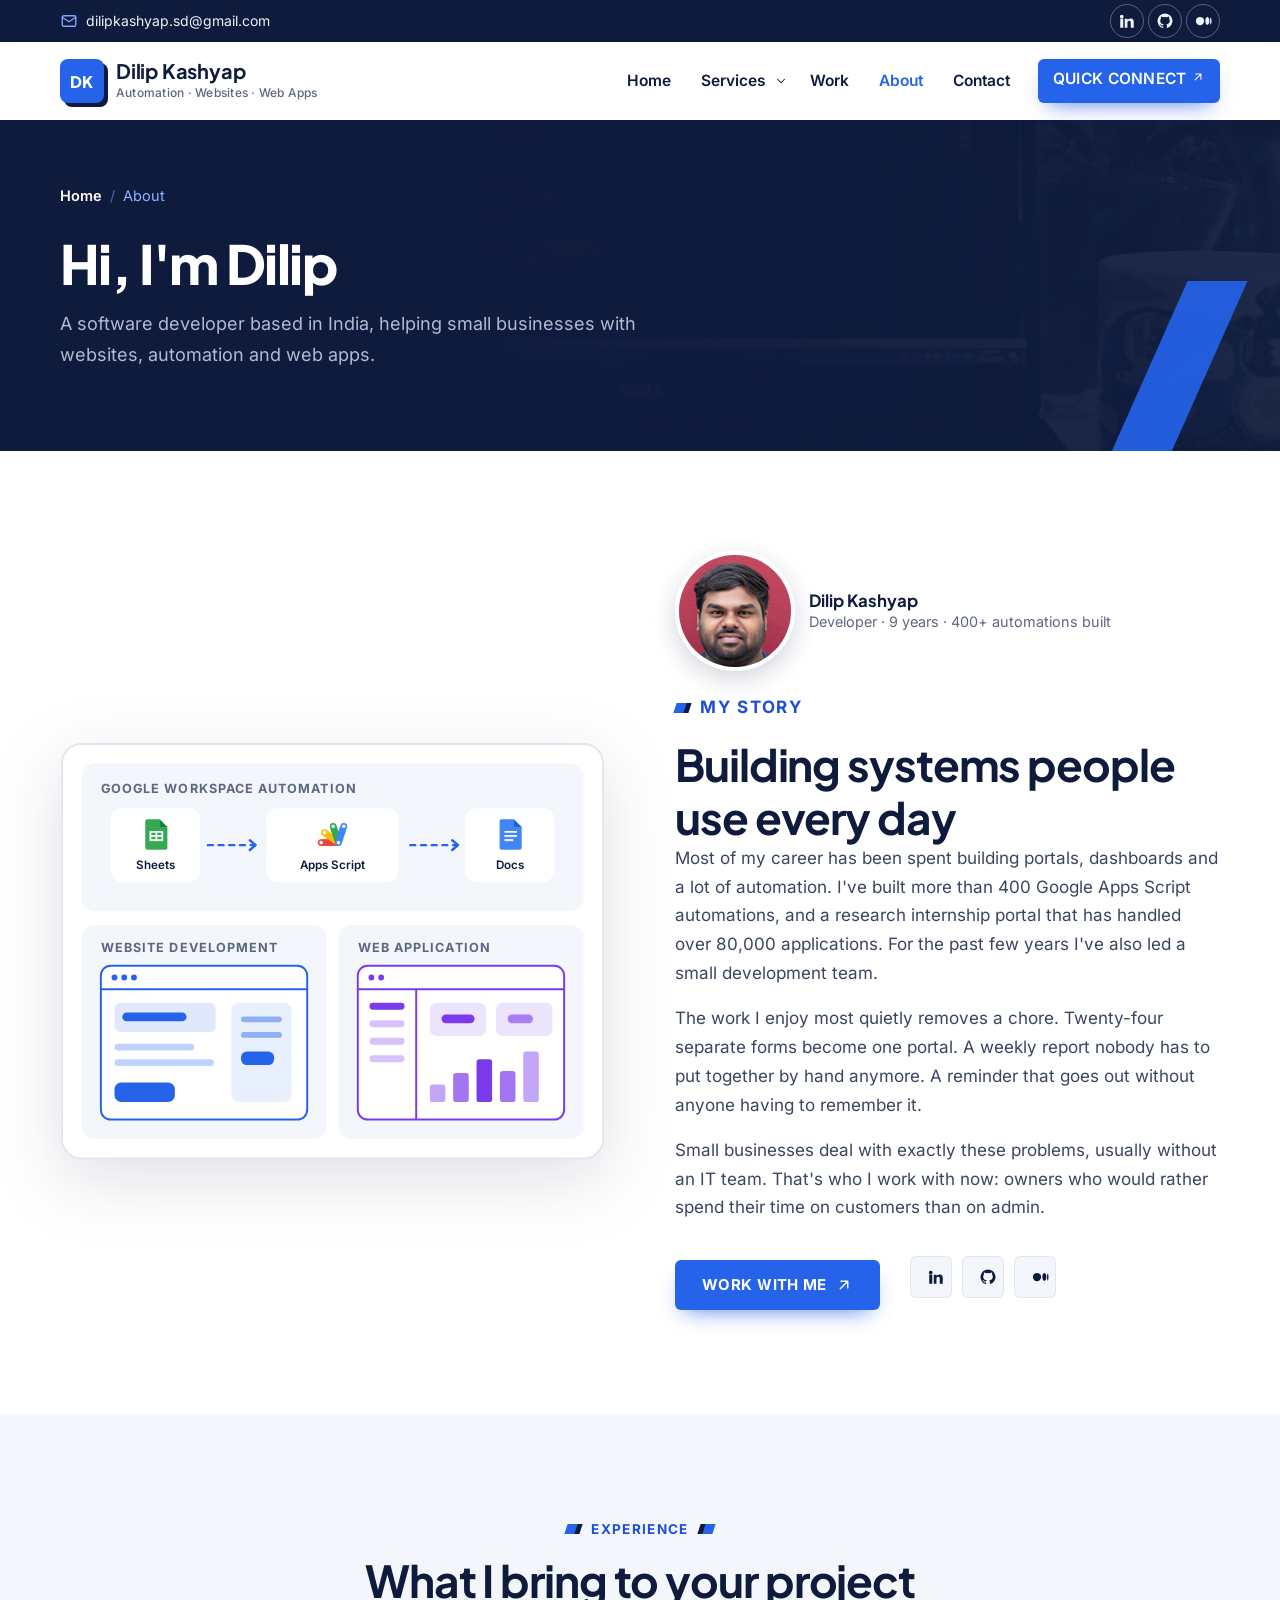
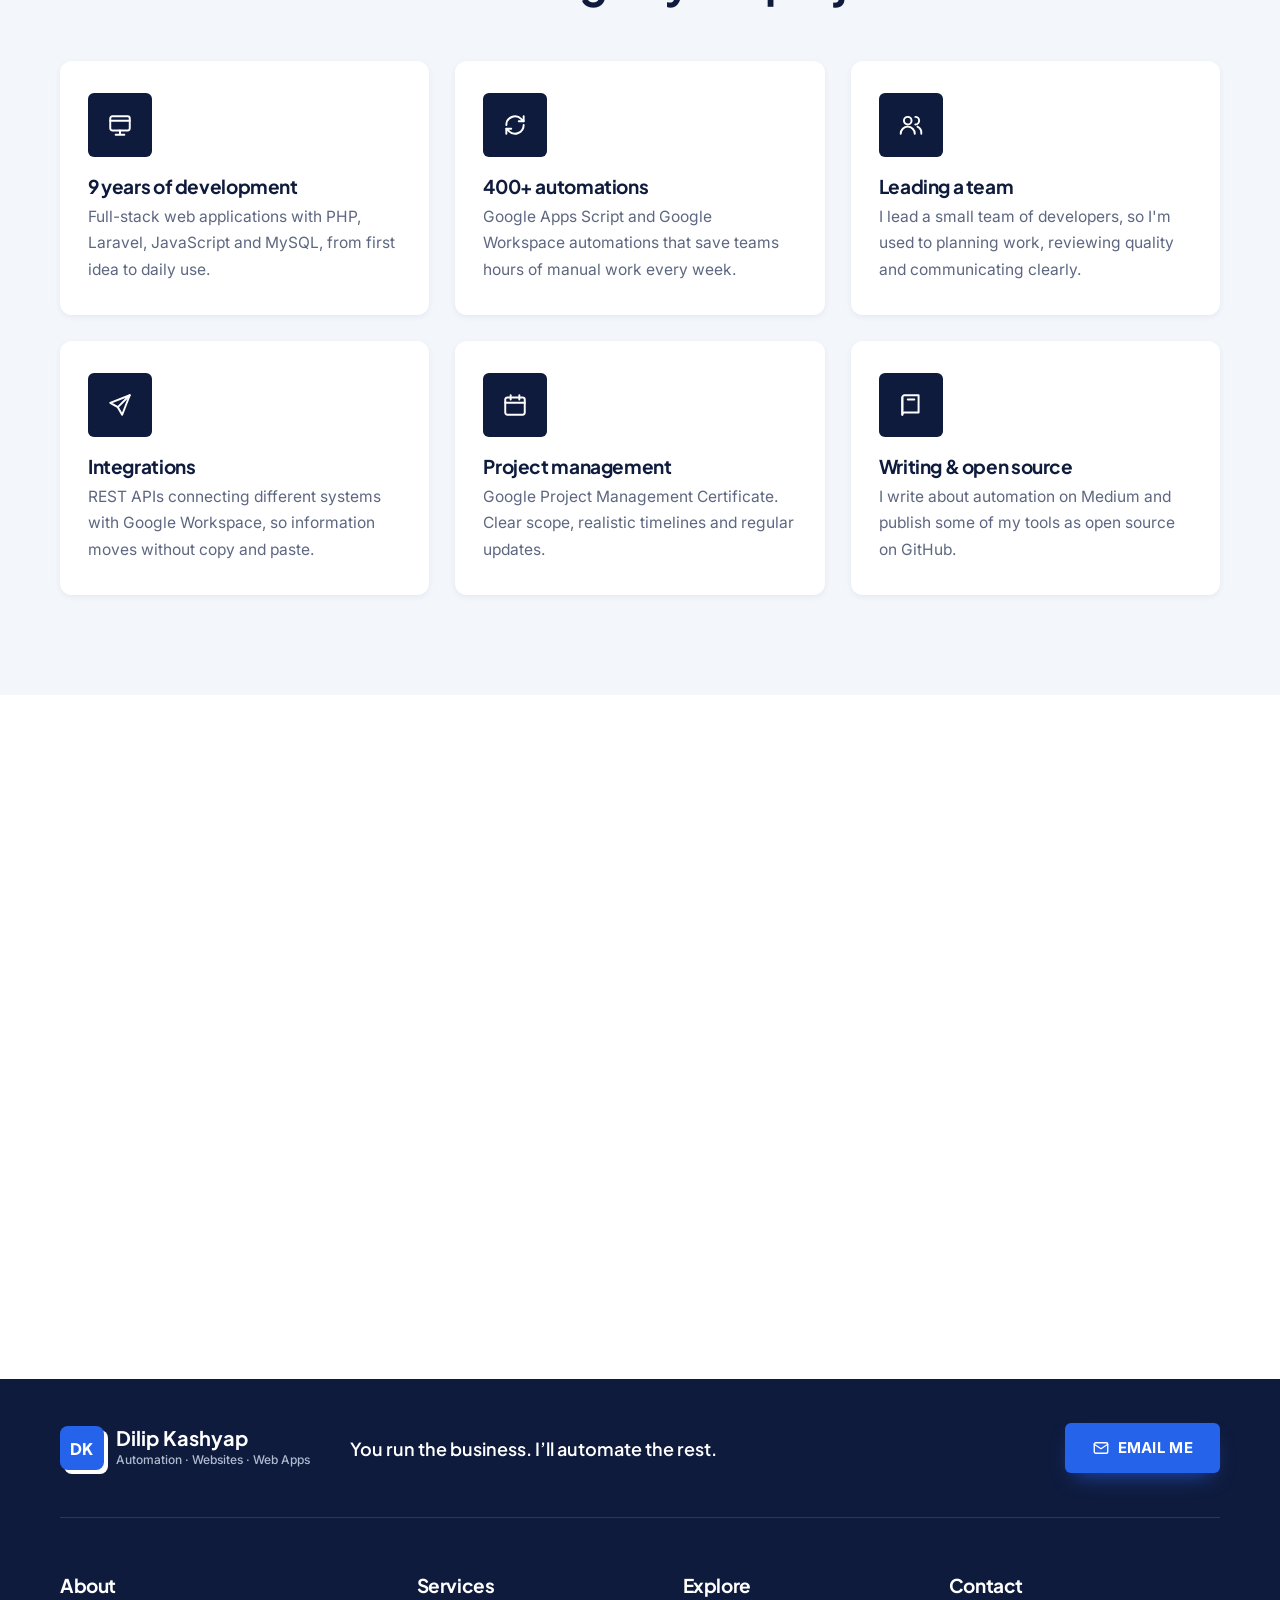
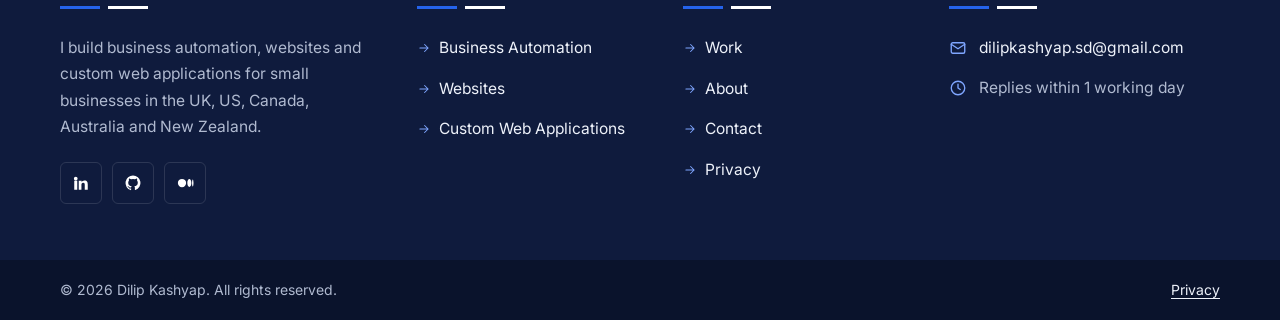
==== commit 722d9129: "Round the photo at 120px, framed on the face Circular crop at 120px with the focal point raised, so " ====
--- a/about/index.html
+++ b/about/index.html
@@ -146,7 +146,7 @@
     </div>
     <div class="about-copy prose">
       <div class="byline">
-        <img class="byline-photo" src="/assets/img/dilip.jpg" alt="Dilip Kashyap" width="100" height="125" loading="lazy">
+        <img class="byline-photo" src="/assets/img/dilip.jpg" alt="Dilip Kashyap" width="120" height="120" loading="lazy">
         <div><strong>Dilip Kashyap</strong><span>Developer · 9 years · 400+ automations built</span></div>
       </div>
       <p class="eyebrow">My story</p>
--- a/assets/css/styles.css
+++ b/assets/css/styles.css
@@ -1 +1 @@
-@font-face{font-family: Inter;src: url("/assets/fonts/inter-latin.woff2") format("woff2");font-weight: 100 900;font-style: normal;font-display: swap}@font-face{font-family: "Plus Jakarta Sans";src: url("/assets/fonts/jakarta-latin.woff2") format("woff2");font-weight: 200 800;font-style: normal;font-display: swap}@font-face{font-family: "Inter Fallback";src: local("Arial");size-adjust: 107%;ascent-override: 90.5%;descent-override: 22.5%;line-gap-override: 0%}@font-face{font-family: "Jakarta Fallback";src: local("Arial");size-adjust: 104%;ascent-override: 96%;descent-override: 24%;line-gap-override: 0%}:root{--white: #ffffff;--tint: #f3f6fb;--ink: #0f1b3d;--text: #3a4560;--muted: #5d6781;--line: #e1e6ef;--line-strong: #cbd3e1;--blue: #2563eb;--blue-dark: #1d4ed8;--blue-soft: #e7efff;--navy: #0f1b3d;--navy-2: #16244d;--navy-line: rgba(255, 255, 255, .12);--on-navy: #eef2fa;--on-navy-muted: #b0bad0;--green: #059669;--green-soft: #e3f6ee;--green-ink: #047857;--violet: #7c3aed;--violet-soft: #f0e9fe;--violet-ink: #6d28d9;--red-ink: #b42318;--red-soft: #fdecea;--radius: 6px;--radius-lg: 12px;--maxw: 1200px;--shadow-sm: 0 2px 6px rgba(15, 27, 61, .06);--shadow: 0 16px 40px -18px rgba(15, 27, 61, .25);--ease: cubic-bezier(.2, .8, .2, 1);--heading: "Plus Jakarta Sans", "Jakarta Fallback", -apple-system, "Segoe UI", Roboto, Arial, sans-serif;--sans: Inter, "Inter Fallback", -apple-system, "Segoe UI", Roboto, Helvetica, Arial, sans-serif}*, *::before, *::after{box-sizing: border-box}*{margin: 0;padding: 0}html{scroll-behavior: smooth;scroll-padding-top: 96px;-webkit-text-size-adjust: 100%}body{font-family: var(--sans);font-size: 16.5px;line-height: 1.7;color: var(--text);background: var(--white);-webkit-font-smoothing: antialiased}img{max-width: 100%;height: auto;display: block}a{color: var(--blue);text-underline-offset: 3px}a:hover{color: var(--blue-dark)}h1, h2, h3{font-family: var(--heading);color: var(--ink);line-height: 1.2;letter-spacing: -.02em;font-weight: 700}ul, ol{list-style: none}button, input, select, textarea{font: inherit;color: inherit}:focus-visible{outline: 3px solid var(--blue);outline-offset: 3px}[hidden]{display: none !important}@media (prefers-reduced-motion: reduce){html{scroll-behavior: auto}*, *::before, *::after{transition: none !important;animation: none !important}}.wrap{max-width: var(--maxw);margin-inline: auto;padding-inline: 20px}.wrap.narrow{max-width: 800px}.visually-hidden{position: absolute !important;width: 1px;height: 1px;overflow: hidden;clip: rect(0 0 0 0);white-space: nowrap}.skip-link{position: absolute;left: 12px;top: -60px;background: var(--ink);color: #fff;padding: 10px 16px;z-index: 100}.skip-link:focus{top: 12px;color: #fff}.muted{color: var(--muted)}.small{font-size: 15px}.icon{width: 26px;height: 26px}.icon-sm{width: 18px;height: 18px;flex: none}.icon-xs{width: 14px;height: 14px;flex: none}.btn{display: inline-flex;align-items: center;justify-content: center;gap: 8px;min-height: 50px;padding: 12px 26px;border-radius: var(--radius);border: 1.5px solid transparent;font: 700 15px/1.2 var(--sans);letter-spacing: .02em;text-transform: uppercase;text-decoration: none;cursor: pointer;transition: background-color .2s, border-color .2s, color .2s, transform .2s var(--ease)}.btn .icon-sm, .btn .icon-xs{transition: transform .2s var(--ease)}.btn:hover .icon-sm, .btn:hover .icon-xs{transform: translate(2px, -2px)}.btn-primary{background: var(--blue);color: #fff;box-shadow: 0 10px 22px -10px rgba(37, 99, 235, .8)}.btn-primary:hover{background: var(--blue-dark);color: #fff}.btn-outline{background: #fff;border-color: var(--line-strong);color: var(--ink)}.btn-outline:hover{border-color: var(--blue);color: var(--blue)}.btn-ghost-light{border-color: rgba(255, 255, 255, .35);color: #fff}.btn-ghost-light:hover{background: rgba(255, 255, 255, .1);color: #fff}.btn-small{min-height: 44px;padding: 10px 18px;font-size: 13.5px}.actions{display: flex;flex-wrap: wrap;gap: 12px;margin-top: 30px}.round-icon{display: grid;place-items: center;width: 48px;height: 48px;border-radius: 50%;background: var(--ink);color: #fff;flex: none}.round-icon.solid{background: var(--blue)}.round-icon.soft{background: var(--blue-soft);color: var(--blue);width: 42px;height: 42px}.read-more{display: inline-flex;align-items: center;gap: 6px;font-size: 13.5px;font-weight: 700;letter-spacing: .04em;text-transform: uppercase;color: var(--ink)}.topbar{background: var(--navy);color: var(--on-navy-muted);font-size: 14px}.topbar-inner{display: flex;align-items: center;justify-content: space-between;gap: 16px;min-height: 42px}.topbar-info{display: flex;flex-wrap: wrap;gap: 4px 26px}.topbar-info li{display: inline-flex;align-items: center;gap: 8px}.topbar-info .icon-sm{color: #7fa6ff}.topbar a{color: var(--on-navy);text-decoration: none;display: inline-flex;align-items: center;gap: 8px}.topbar a:hover{color: #fff}.topbar-social{display: flex;gap: 4px}.topbar-social a{display: grid;place-items: center;width: 34px;height: 34px;border: 1px solid rgba(255, 255, 255, .3);border-radius: 50%}.brand-icon{fill: currentColor;stroke: none}.topbar-social a:hover{background: #fff;color: var(--navy);border-color: #fff}@media (max-width: 767px){.hide-sm{display: none !important}}.site-header{position: sticky;top: 0;z-index: 50;background: #fff;box-shadow: 0 6px 20px -12px rgba(15, 27, 61, .25)}.header-inner{display: flex;align-items: center;justify-content: space-between;gap: 16px;min-height: 78px;flex-wrap: wrap}.brand{display: inline-flex;align-items: center;gap: 12px;text-decoration: none}.brand-mark{display: grid;place-items: center;width: 44px;height: 44px;border-radius: 8px;background: var(--blue);color: #fff;font: 800 16px var(--heading);letter-spacing: .02em;box-shadow: 4px 4px 0 var(--ink);flex: none}.brand-text{display: flex;flex-direction: column;font: 700 20px/1.1 var(--heading);color: var(--ink);letter-spacing: -.01em}.brand-text small{font: 500 12px/1.4 var(--sans);color: var(--muted);letter-spacing: .02em;margin-top: 3px}.menu-toggle{display: none}.nav-list{display: flex;align-items: center;gap: 2px;flex-wrap: wrap}.nav-list a{display: block;padding: 10px 14px;color: var(--ink);text-decoration: none;font-weight: 600;font-size: 15.5px;transition: color .15s}.nav-list a:hover, .nav-list a[aria-current="page"]{color: var(--blue)}.nav-cta{margin-left: 12px}.nav-list .nav-cta a{color: #fff}.has-sub{position: relative;display: flex;align-items: center}.sub-toggle{display: grid;place-items: center;width: 26px;height: 26px;margin-left: -12px;border: 0;background: none;color: var(--ink);cursor: pointer}.sub-toggle .icon-xs{transition: transform .2s}.sub-toggle[aria-expanded="true"] .icon-xs, .has-sub:hover .sub-toggle .icon-xs{transform: rotate(180deg)}.sub-menu{position: absolute;top: calc(100% + 14px);left: 0;min-width: 250px;background: #fff;border-top: 3px solid var(--blue);box-shadow: var(--shadow);padding: 8px 0;display: none}.sub-menu::before{content: "";position: absolute;left: 0;right: 0;top: -17px;height: 17px}.has-sub:hover .sub-menu, .has-sub:focus-within .sub-menu, .has-sub.is-open .sub-menu{display: block}.sub-menu a{padding: 10px 20px;font-weight: 500}.sub-menu a:hover{background: var(--tint)}@media (max-width: 1023px){.js .menu-toggle{display: grid;place-items: center;width: 48px;height: 48px;border: 0;border-radius: var(--radius);background: var(--ink);cursor: pointer}.menu-icon, .menu-icon::before, .menu-icon::after{display: block;width: 20px;height: 2px;background: #fff;border-radius: 2px;position: relative;transition: transform .2s, background-color .2s}.menu-icon::before, .menu-icon::after{content: "";position: absolute;left: 0}.menu-icon::before{top: -6px}.menu-icon::after{top: 6px}.menu-toggle[aria-expanded="true"] .menu-icon{background: transparent}.menu-toggle[aria-expanded="true"] .menu-icon::before{transform: translateY(6px) rotate(45deg)}.menu-toggle[aria-expanded="true"] .menu-icon::after{transform: translateY(-6px) rotate(-45deg)}.js .site-nav{display: none;width: 100%;padding-bottom: 18px}.js .site-nav.is-open{display: block}.js .nav-list{flex-direction: column;align-items: stretch;gap: 0;border-top: 1px solid var(--line)}.js .nav-list > li{border-bottom: 1px solid var(--line)}.js .nav-list a{padding: 13px 4px;font-size: 16.5px}.js .has-sub{flex-wrap: wrap}.js .has-sub > a{flex: 1}.js .sub-toggle{display: none}.js .sub-menu{display: block;position: static;box-shadow: none;border: 0;padding: 0 0 8px 16px;width: 100%;min-width: 0}.js .sub-menu a{padding: 8px 4px;font-size: 15.5px;color: var(--text)}.js .nav-cta{margin: 16px 0 0;border: 0 !important}.js .nav-cta a{width: 100%}}@media (max-width: 479px){.brand-text small{display: none}.brand-text{font-size: 18px}}.section{padding-block: 100px}main > .section:not(:first-of-type), .cta-strip{content-visibility: auto;contain-intrinsic-size: auto 900px}.section.tinted{background: var(--tint)}.section.navy{background: var(--navy);color: var(--on-navy-muted)}.section.navy .section-title{color: #fff}.section.dotted{background-color: var(--tint);background-image: radial-gradient(rgba(15, 27, 61, .09) 1.5px, transparent 1.5px);background-size: 26px 26px}.eyebrow{display: inline-flex;align-items: center;gap: 10px;font-size: 13.5px;font-weight: 700;letter-spacing: .1em;text-transform: uppercase;color: var(--blue-dark);margin-bottom: 14px}.eyebrow::before{content: "";width: 10px;height: 10px;background: var(--blue);transform: skewX(-18deg);box-shadow: 5px 0 0 var(--ink);margin-right: 5px}.eyebrow.center::after{content: "";width: 10px;height: 10px;background: var(--blue);transform: skewX(-18deg);box-shadow: -5px 0 0 var(--ink);margin-left: 5px}.section.navy .eyebrow{color: #8fb1ff}.section.navy .eyebrow::before{box-shadow: 5px 0 0 #fff}.section.navy .eyebrow.center::after{box-shadow: -5px 0 0 #fff}.section-title{font-size: clamp(30px, 4vw, 44px);font-weight: 700;letter-spacing: -.025em}.section-lead{color: var(--muted);font-size: 17.5px;margin-top: 16px;max-width: 640px}.head-split{display: flex;justify-content: space-between;align-items: end;gap: 20px 60px;flex-wrap: wrap;margin-bottom: 50px}.head-split > div{max-width: 620px}.head-split > .section-lead{max-width: 460px;margin-top: 0}.head-center{text-align: center;max-width: 720px;margin: 0 auto 54px}.head-center .section-title{margin-inline: auto}@media (max-width: 767px){.section{padding-block: 68px}.head-split, .head-center{margin-bottom: 36px}}.hero{position: relative;isolation: isolate;overflow: hidden;display: grid;align-items: center;min-height: calc(100vh - 120px);background: var(--navy);color: var(--on-navy-muted);padding-block: 44px 48px}.hero-net{position: absolute;inset: 0;z-index: -2;width: 100%;height: 100%;opacity: .55}.hero-glow{position: absolute;inset: 0;z-index: -1;pointer-events: none;background:radial-gradient(620px 420px at 78% 8%, rgba(37, 99, 235, .38), transparent 70%),radial-gradient(520px 360px at 6% 92%, rgba(124, 58, 237, .28), transparent 70%)}.hero-grid{position: relative;display: grid;grid-template-columns: 1.05fr 1fr;gap: 44px;align-items: center}.hero h1{color: #fff;font-size: clamp(32px, 3.5vw, 46px);font-weight: 800;letter-spacing: -.03em;line-height: 1.08;margin: 16px 0}.hero h1 span{color: #7fb0ff}.hero .lead{font-size: 17px;color: var(--on-navy-muted);max-width: 540px}.status-pill{display: inline-flex;align-items: center;gap: 10px;padding: 8px 16px;border-radius: 99px;border: 1px solid var(--navy-line);background: rgba(255, 255, 255, .06);color: #fff;font-size: 13px;font-weight: 600;letter-spacing: .06em;text-transform: uppercase}.status-pill .dot{width: 8px;height: 8px;border-radius: 50%;background: #34d399;box-shadow: 0 0 0 4px rgba(52, 211, 153, .18);flex: none}.hero-actions{display: flex;flex-wrap: wrap;gap: 12px;margin-top: 26px}.hero-points{display: flex;flex-wrap: wrap;gap: 8px 20px;margin-top: 20px;font-size: 14.5px;color: #dbe3f2}.hero-points li{display: inline-flex;align-items: center;gap: 8px}.hero-points .icon-xs{color: #34d399}.hero-packs{display: grid;gap: 12px;justify-items: stretch}.pack-card{display: flex;gap: 13px;padding: 10px;background: #fff;border-radius: 14px;box-shadow: 0 24px 45px -26px rgba(0, 0, 0, .85);transition: transform .25s var(--ease), box-shadow .25s var(--ease)}.pack-card:nth-child(1){margin-right: 54px}.pack-card:nth-child(2){margin-left: 34px;margin-right: 20px}.pack-card:nth-child(3){margin-left: 68px}.pack-card:hover{transform: translateY(-4px);box-shadow: 0 30px 55px -26px rgba(0, 0, 0, .9)}.pack-art{display: grid;place-items: center;width: 82px;flex: none;padding: 9px;border-radius: 9px;background: var(--c-soft)}.pack-art .art{width: 100%;height: auto}.pack-body{display: flex;flex-direction: column;justify-content: center;min-width: 0}.pack-tag{display: inline-flex;align-self: flex-start;padding: 3px 9px;border-radius: 4px;background: var(--c-soft);color: var(--c-ink);font-size: 12px;font-weight: 700;letter-spacing: .08em;text-transform: uppercase}.pack-title{font-size: 15.5px;line-height: 1.3;margin: 6px 0 5px;color: var(--ink)}.pack-points{display: grid;gap: 3px}.pack-points li{display: flex;align-items: flex-start;gap: 6px;font-size: 12.5px;line-height: 1.45;color: var(--muted)}.pack-points .icon-xs{margin-top: 4px;color: var(--c)}.float-card{justify-self: end;display: inline-flex;align-items: center;gap: 10px;margin-top: 2px;padding: 9px 16px 9px 9px;background: var(--blue);border-radius: 12px;color: #fff;box-shadow: 0 20px 40px -22px rgba(0, 0, 0, .9)}.float-card .round-icon.solid{background: rgba(255, 255, 255, .2);width: 34px;height: 34px}.float-card div{display: flex;flex-direction: column;line-height: 1.2}.float-card strong{font: 800 19px var(--heading);color: #fff}.float-card div > span{font-size: 12.5px;color: #fff}@media (max-width: 1023px){.hero{min-height: 0;padding-block: 52px 64px}.hero-grid{grid-template-columns: 1fr;gap: 48px}.hero-packs{max-width: 620px}.pack-card:nth-child(1), .pack-card:nth-child(2), .pack-card:nth-child(3){margin-inline: 0}}@media (max-width: 559px){.pack-art{width: 92px;padding: 9px}.pack-title{font-size: 16px}.float-card{justify-self: start}}.page-banner{position: relative;isolation: isolate;overflow: hidden;padding-block: 64px 80px;background: var(--navy);color: var(--on-navy-muted)}.banner-photo{position: absolute;inset: 0;z-index: -1}.banner-photo img{width: 100%;height: 100%;object-fit: cover;opacity: .18}.banner-photo::after{content: "";position: absolute;inset: 0;background: linear-gradient(90deg, var(--navy) 35%, rgba(15, 27, 61, .6))}.page-banner::after{content: "";position: absolute;right: 6%;bottom: -30px;width: 60px;height: 200px;background: var(--blue);transform: skewX(-24deg);opacity: .9;z-index: -1}.page-banner h1{color: #fff;font-size: clamp(34px, 5vw, 54px);font-weight: 800;letter-spacing: -.03em;max-width: 820px;margin-bottom: 14px}.page-banner .lead{font-size: 18px;max-width: 640px}.breadcrumbs{font-size: 14.5px;margin-bottom: 22px}.breadcrumbs ol{display: flex;flex-wrap: wrap;gap: 8px}.breadcrumbs li + li::before{content: "/";margin-right: 8px;opacity: .5}.breadcrumbs a{color: #fff;text-decoration: none;font-weight: 600}.breadcrumbs a:hover{color: #8fb1ff}.breadcrumbs [aria-current]{color: #8fb1ff}.about-grid{display: grid;grid-template-columns: 1fr 1fr;gap: 70px;align-items: center}.build-frame{position: relative;padding: 46px 0 0}.build-frame .art-frame{width: 100%;height: auto;filter: drop-shadow(0 20px 34px rgba(15, 27, 61, .13))}.exp-badge{position: absolute;left: -18px;top: -38px;z-index: 2;display: flex;align-items: center;gap: 12px;padding: 12px 20px;background: var(--blue);border-radius: 14px;box-shadow: 0 16px 30px -12px rgba(37, 99, 235, .65), 0 0 0 5px #fff}.exp-badge strong{font: 800 40px/1 var(--heading);color: #fff;letter-spacing: -.04em}.exp-badge span{font: 700 13.5px/1.25 var(--heading);color: #fff;text-transform: uppercase;letter-spacing: .04em}@media (max-width: 559px){.exp-badge{left: 0;top: 0;padding: 8px 12px}.exp-badge strong{font-size: 30px}}.about-services{display: grid;gap: 20px;margin: 28px 0 30px;padding-bottom: 26px;border-bottom: 1px solid var(--line)}.about-services li{display: flex;gap: 16px}.about-services h3{font-size: 18px;margin-bottom: 4px}.about-services p{font-size: 15.5px;color: var(--muted)}.line-icon{display: grid;place-items: center;width: 52px;height: 52px;border-radius: 14px;background: var(--c-soft, var(--blue-soft));color: var(--c, var(--blue));flex: none}.about-sub{font-size: 19px;margin-bottom: 14px}.about-visual{display: grid;gap: 22px}.about-promise{padding: 24px 26px;background: var(--tint);border-radius: 16px}.about-promise .tick-list{gap: 10px}.about-promise .tick-list li{font-size: 15.5px}.tick-list{display: grid;gap: 12px}.tick-list li{display: flex;align-items: flex-start;gap: 10px;color: var(--ink);font-weight: 500}.tick-list .icon-sm{color: var(--blue);margin-top: 4px}.about-foot{display: flex;flex-wrap: wrap;align-items: center;gap: 20px 30px;margin-top: 34px}.signature{display: flex;align-items: center;gap: 12px}.signature div{display: flex;flex-direction: column;line-height: 1.3}.signature strong{color: var(--ink);font-family: var(--heading)}.signature div > span{font-size: 14px;color: var(--muted)}.avatar{border-radius: 50%;object-fit: cover;flex: none}.avatar-fallback{display: grid;place-items: center;background: var(--blue);color: #fff;font: 800 15px var(--heading)}.avatar-sm{width: 50px;height: 50px;box-shadow: 0 0 0 3px #fff, 0 0 0 5px var(--blue-soft)}.social-row{display: flex;gap: 8px}.about-copy .social-row a{display: grid;place-items: center;width: 42px;height: 42px;border-radius: var(--radius);background: var(--tint);color: var(--ink)}.about-copy .social-row a:hover{background: var(--blue);color: #fff}@media (max-width: 959px){.about-grid{grid-template-columns: 1fr;gap: 50px}}@media (max-width: 559px){.exp-badge strong{font-size: 60px}.exp-badge span{font-size: 17px}.mini-features{grid-template-columns: 1fr}}.cat-website{--c: var(--blue);--c-soft: var(--blue-soft);--c-ink: var(--blue-dark)}.cat-automation{--c: var(--green);--c-soft: var(--green-soft);--c-ink: var(--green-ink)}.cat-webapp{--c: var(--violet);--c-soft: var(--violet-soft);--c-ink: var(--violet-ink)}.svc-grid{display: grid;grid-template-columns: repeat(3, 1fr);gap: 28px}.svc-card{position: relative;isolation: isolate;display: flex;flex-direction: column;padding: 0 0 30px}.svc-card::before{content: "";position: absolute;inset: 90px 0 0;z-index: -1;background: #fff;border-radius: var(--radius-lg);box-shadow: var(--shadow-sm);transition: box-shadow .25s}.svc-card:hover::before{box-shadow: var(--shadow)}.svc-photo{position: relative;margin-inline: 20px;border-radius: var(--radius-lg) var(--radius-lg) 0 0;overflow: hidden;border-bottom: 4px solid var(--blue)}.svc-photo img{width: 100%;aspect-ratio: 16 / 10;object-fit: cover;transition: transform .5s var(--ease)}.svc-card:hover .svc-photo img{transform: scale(1.06)}.svc-body{position: relative;flex: 1;display: flex;flex-direction: column;align-items: center;text-align: center;padding: 50px 28px 0}.svc-badge{display: grid;place-items: center;width: 64px;height: 64px;border-radius: var(--radius);background: var(--ink);color: #fff;transition: background-color .25s}.svc-body .svc-badge{position: absolute;top: -34px;left: 50%;transform: translateX(-50%)}.svc-card:hover .svc-badge{background: var(--blue)}.svc-body h2, .svc-body h3{font-size: 22px;margin: 6px 0 10px}.svc-body h2 a, .svc-body h3 a{color: var(--ink);text-decoration: none}.stretched::after{content: "";position: absolute;inset: 0;z-index: 3}.svc-body p{color: var(--muted);font-size: 15.5px;margin-bottom: 18px}.svc-body .read-more{margin-top: auto}.svc-card:hover .read-more{color: var(--blue)}.svc-card .stretched::after{inset: -200px 0 -30px}@media (max-width: 999px){.svc-grid{grid-template-columns: 1fr 1fr}}@media (max-width: 639px){.svc-grid{grid-template-columns: 1fr}}.why-check{max-width: 960px;margin-inline: auto}.why-intro{text-align: center;color: var(--muted);font-size: 17.5px;max-width: 760px;margin: -12px auto 40px}.check-grid{display: grid;grid-template-columns: 1fr 1fr;gap: 16px}.check-grid li{display: flex;gap: 16px;padding: 22px 24px;background: #fff;border: 1px solid var(--line);border-radius: 14px;transition: border-color .2s, box-shadow .2s, transform .2s var(--ease)}.check-grid li:hover{border-color: var(--blue);box-shadow: var(--shadow);transform: translateY(-3px)}.check-mark{display: grid;place-items: center;width: 36px;height: 36px;border-radius: 50%;background: var(--green-soft);color: var(--green-ink);flex: none}.check-grid h3{font-size: 17.5px;margin-bottom: 4px}.check-grid p{font-size: 15px;color: var(--muted)}.why-cta{display: flex;flex-wrap: wrap;align-items: center;justify-content: center;gap: 16px 24px;margin-top: 40px;padding: 24px 28px;background: var(--white);border: 1px dashed var(--line-strong);border-radius: 14px}.why-cta p{font-weight: 600;color: var(--ink)}@media (max-width: 767px){.check-grid{grid-template-columns: 1fr}.why-cta{text-align: center;justify-content: center}}.ba{position: relative;display: grid;grid-template-columns: 1fr 1fr;gap: 24px}.ba-panel{padding: 36px;background: #fff;border-radius: var(--radius-lg)}.ba-label{display: inline-block;padding: 6px 14px;border-radius: 4px;font-size: 13px;font-weight: 700;letter-spacing: .08em;text-transform: uppercase;color: #fff}.ba-before .ba-label{background: var(--red-ink)}.ba-after .ba-label{background: var(--green-ink)}.ba-panel h3{font-size: 22px;margin: 16px 0 18px}.ba-panel ul{display: grid;gap: 12px}.ba-panel li{display: flex;gap: 10px;color: var(--text)}.ba-panel li .icon-sm{margin-top: 4px}.ba-before li .icon-sm{color: var(--red-ink)}.ba-after li .icon-sm{color: var(--green)}.ba-time{display: flex;align-items: center;gap: 8px;margin-top: 22px;padding-top: 18px;border-top: 1px dashed var(--line-strong);font-weight: 600;color: var(--ink)}.ba-switch{position: absolute;left: 50%;top: 50%;transform: translate(-50%, -50%);display: grid;place-items: center;width: 60px;height: 60px;border-radius: 50%;background: var(--blue);color: #fff;border: 5px solid var(--navy);z-index: 2}.ba-note{text-align: center;margin-top: 26px;font-size: 14.5px;color: var(--on-navy-muted)}@media (max-width: 767px){.ba{grid-template-columns: 1fr;gap: 40px}.ba-switch{transform: translate(-50%, -50%) rotate(90deg)}.ba-panel{padding: 26px}}.ptab-list{display: flex;flex-wrap: wrap;gap: 10px;margin-bottom: 26px}.ptab{display: inline-flex;align-items: center;gap: 9px;min-height: 50px;padding: 12px 22px;border: 1.5px solid var(--line-strong);border-radius: var(--radius);background: #fff;color: var(--ink);font-weight: 700;font-size: 15px;letter-spacing: .02em;text-transform: uppercase;cursor: pointer;transition: background-color .2s, color .2s, border-color .2s}.ptab:hover{border-color: var(--blue);color: var(--blue)}.ptab.is-active{background: var(--blue);border-color: var(--blue);color: #fff}.ppanel{padding: 30px 32px;background: #fff;border: 1px solid var(--line);border-radius: 16px}.ppanel + .ppanel{margin-top: 20px}.js .ppanel[data-secondary]{display: none}.js .ppanel + .ppanel{margin-top: 0}.ppanel-note{font-size: 15.5px;color: var(--muted);padding-bottom: 14px;border-bottom: 2px solid var(--c-soft)}.pgroup-list li{display: flex;flex-wrap: wrap;align-items: center;justify-content: space-between;gap: 10px 20px;padding: 16px 0;border-bottom: 1px solid var(--line)}.pgroup-list li:last-child{border-bottom: 0}.pitem-main h3{font-size: 17px;font-weight: 700;color: var(--ink);margin-bottom: 2px}.pitem-main p{font-size: 14.5px;color: var(--muted)}.pitem-links{display: flex;flex-wrap: wrap;gap: 8px}.pitem-links a{display: inline-flex;align-items: center;gap: 6px;min-height: 34px;padding: 5px 11px;border-radius: 7px;background: var(--tint);color: var(--ink);font-size: 13.5px;font-weight: 600;text-decoration: none;transition: background-color .2s, color .2s}.pitem-links a:hover{background: var(--c);color: #fff}.pgroup-tags{display: flex;flex-wrap: wrap;align-items: center;gap: 8px;margin-top: 20px;padding-top: 18px;border-top: 1px dashed var(--line-strong)}.pgroup-tags span{font-size: 13px;font-weight: 700;letter-spacing: .05em;text-transform: uppercase;color: var(--muted);margin-right: 4px}.pgroup-tags em{font-style: normal;font-size: 13.5px;font-weight: 600;color: var(--c-ink);background: var(--c-soft);padding: 5px 11px;border-radius: 99px}@media (max-width: 559px){.ppanel{padding: 22px 18px}.ptab{flex: 1 1 auto;justify-content: center;padding: 10px 14px;font-size: 13.5px}}.filters{display: flex;flex-wrap: wrap;gap: 10px;margin-bottom: 36px}.filter{display: inline-flex;align-items: center;gap: 10px;min-height: 46px;padding: 10px 20px;border: 1.5px solid var(--line-strong);border-radius: var(--radius);background: #fff;color: var(--ink);font-weight: 700;font-size: 14.5px;letter-spacing: .02em;text-transform: uppercase;cursor: pointer;transition: background-color .2s, color .2s, border-color .2s}.filter span{display: grid;place-items: center;min-width: 24px;height: 22px;padding: 0 6px;border-radius: 99px;background: var(--tint);color: var(--muted);font-size: 12px}.filter:hover{border-color: var(--blue);color: var(--blue)}.filter.is-active{background: var(--blue);border-color: var(--blue);color: #fff}.filter.is-active span{background: var(--ink);color: #fff}.work-grid{display: grid;grid-template-columns: repeat(3, 1fr);gap: 28px}.work-card{display: flex;flex-direction: column;background: #fff;border: 1px solid var(--line);border-radius: var(--radius-lg);overflow: hidden;transition: box-shadow .25s, transform .25s var(--ease);animation: fade-up .35s var(--ease) both}.work-card:hover{box-shadow: var(--shadow);transform: translateY(-4px)}@keyframes fade-up{from{opacity: 0;transform: translateY(8px)}to{opacity: 1;transform: none}}.work-cover{position: relative;aspect-ratio: 16 / 9;display: grid;place-items: center;overflow: hidden;background: linear-gradient(135deg, var(--c) 0%, var(--navy) 120%)}.work-cover.has-shot{display: block;background: var(--tint)}.work-cover.has-shot img{width: 100%;height: 100%;object-fit: cover;object-position: top}.cover-grid{position: absolute;inset: 0;background-image: linear-gradient(rgba(255, 255, 255, .1) 1px, transparent 1px), linear-gradient(90deg, rgba(255, 255, 255, .1) 1px, transparent 1px);background-size: 24px 24px;-webkit-mask-image: radial-gradient(circle at 50% 45%, #000 20%, transparent 72%);mask-image: radial-gradient(circle at 50% 45%, #000 20%, transparent 72%)}.cover-icon{position: relative;display: grid;place-items: center;width: 78px;height: 78px;border-radius: 16px;background: rgba(255, 255, 255, .16);border: 1px solid rgba(255, 255, 255, .35);color: #fff;transition: transform .3s var(--ease)}.cover-icon .icon{width: 36px;height: 36px}.work-card:hover .cover-icon{transform: scale(1.07) rotate(-4deg)}.cover-tag{position: absolute;left: 0;bottom: 16px;padding: 6px 14px;background: #fff;color: var(--c-ink);font-size: 12.5px;font-weight: 700;letter-spacing: .06em;text-transform: uppercase}.work-body{display: flex;flex-direction: column;flex: 1;padding: 24px 24px 22px}.work-label{font-size: 13px;font-weight: 600;color: var(--muted);text-transform: uppercase;letter-spacing: .06em;margin-bottom: 6px}.work-title{font-size: 20px;margin-bottom: 8px}.work-summary{font-size: 15px;color: var(--muted);margin-bottom: 14px}.work-stat{display: flex;align-items: baseline;flex-wrap: wrap;gap: 4px 8px;margin-bottom: 14px;padding: 10px 14px;border-left: 4px solid var(--c);background: var(--c-soft);color: var(--c-ink);font-size: 14.5px;font-weight: 600}.work-stat strong{font: 800 22px var(--heading);letter-spacing: -.02em}.chips{display: flex;flex-wrap: wrap;gap: 6px}.chips li{font-size: 12.5px;font-weight: 600;color: var(--text);background: var(--tint);border-radius: 4px;padding: 3px 9px}.chips-lg li{font-size: 14.5px;padding: 6px 12px}.work-body .chips{margin-bottom: 18px}.work-links{display: flex;flex-wrap: wrap;gap: 8px;margin-top: auto;padding-top: 16px;border-top: 1px solid var(--line)}.work-links a{display: inline-flex;align-items: center;gap: 6px;min-height: 40px;padding: 7px 12px;border-radius: var(--radius);background: var(--tint);color: var(--ink);font-size: 14px;font-weight: 600;text-decoration: none;transition: background-color .2s, color .2s}.work-links a:hover{background: var(--c);color: #fff}@media (max-width: 1023px){.work-grid{grid-template-columns: 1fr 1fr}}@media (max-width: 639px){.work-grid{grid-template-columns: 1fr}.filter{flex: 1 1 auto;justify-content: center}}.contact-block{display: grid;grid-template-columns: .9fr 1.1fr;gap: 60px;align-items: start}.contact-block.single{grid-template-columns: 1.05fr .95fr;gap: 32px}@media (max-width: 899px){.contact-block.single{grid-template-columns: 1fr}}.contact-block.single .info-card > p{color: var(--muted);margin-bottom: 20px}.contact-block.single .info-card .actions{margin: 24px 0 28px}.contact-block.single .next-steps{margin-top: 0}.contact-block.single .next-steps .email-sub{color: #fff;margin-top: 26px}.contact-block.single .next-steps .num-list{color: var(--on-navy-muted)}.social-row{display: flex;flex-wrap: wrap;gap: 10px}.social-row a{display: inline-flex;align-items: center;gap: 9px;padding: 10px 16px;border: 1px solid var(--line);border-radius: var(--radius);background: var(--tint);color: var(--ink);font-weight: 600;font-size: 14.5px;text-decoration: none;transition: background-color .2s, color .2s, border-color .2s}.social-row a:hover{background: var(--blue);border-color: var(--blue);color: #fff}.contact-block > .contact-form:only-child{grid-column: 1 / -1;max-width: 720px;margin-inline: auto;text-align: center}.contact-block > .contact-form:only-child .eyebrow{justify-content: center}.contact-block > .contact-form:only-child .email-panel{text-align: left}.contact-side{position: relative;padding: 0 30px 40px 0}.info-card{position: relative;padding: 40px 36px;background: #fff;border: 2px solid var(--blue);border-radius: 30px 0 0 0}.info-rule{display: block;width: 60px;height: 3px;background: var(--blue);margin-bottom: 20px}.info-card h3, .info-card .panel-title{font-size: 24px;margin-bottom: 10px}.info-card > p{color: var(--muted);font-size: 15.5px;margin-bottom: 22px}.info-list{display: grid;gap: 16px;margin-bottom: 20px}.info-list li{display: flex;gap: 14px;align-items: flex-start;color: var(--ink)}.info-list .icon-sm{color: var(--blue);margin-top: 4px}.info-list a{color: var(--ink);overflow-wrap: anywhere}.stat-bubble{position: absolute;right: 0;bottom: 0;display: flex;flex-direction: column;align-items: center;padding: 18px 24px;background: #fff;border-radius: var(--radius-lg);box-shadow: var(--shadow)}.stat-bubble strong{font: 800 30px/1 var(--heading);color: var(--blue)}.stat-bubble span{font-size: 13px;color: var(--muted);margin-top: 4px}.next-steps{margin-top: 26px;padding: 28px 30px;background: var(--navy);color: var(--on-navy-muted);border-radius: var(--radius-lg)}.next-steps h3{color: #fff;font-size: 19px;margin-bottom: 14px}.next-steps ol{list-style: decimal;padding-left: 20px;display: grid;gap: 8px}.next-steps strong{color: #fff}.contact-form .section-title{margin-bottom: 26px}.email-panel{padding: 32px 34px;background: #fff;border: 1px solid var(--line);border-top: 4px solid var(--blue);border-radius: var(--radius-lg);box-shadow: var(--shadow-sm)}.email-label{font-size: 13px;font-weight: 700;letter-spacing: .08em;text-transform: uppercase;color: var(--muted);margin-bottom: 8px}.email-panel .email-address{font-family: var(--heading);font-size: clamp(20px, 2.6vw, 28px);font-weight: 800;overflow-wrap: anywhere}.email-panel .email-address a{color: var(--ink);text-decoration: none}.email-panel .email-address a:hover{color: var(--blue)}.email-panel .actions{margin: 22px 0 28px}.email-sub{font-size: 18px;margin-bottom: 10px}.num-list{list-style: decimal;padding-left: 20px;display: grid;gap: 6px;color: var(--muted)}.num-list li::marker{color: var(--blue);font-weight: 700}.enquiry-form{display: grid;gap: 18px}.field-row{display: grid;grid-template-columns: 1fr 1fr;gap: 18px}.field{display: grid;gap: 6px}.field label{font-size: 14.5px;font-weight: 600;color: var(--ink)}.field .opt{font-weight: 400;color: var(--muted)}.field input, .field select, .field textarea{width: 100%;min-height: 50px;padding: 12px 14px;border: 1.5px solid var(--line-strong);border-radius: var(--radius);background: #fff;font-size: 16px;color: var(--ink);transition: border-color .2s, box-shadow .2s}.section.tinted .field input, .section.tinted .field select, .section.tinted .field textarea{background: #fff}.field textarea{resize: vertical;min-height: 130px}.field input:focus, .field select:focus, .field textarea:focus{outline: none;border-color: var(--blue);box-shadow: 0 0 0 4px rgba(37, 99, 235, .15)}.field [aria-invalid="true"]{border-color: var(--red-ink)}.form-error{color: var(--red-ink);font-weight: 600;font-size: 15px}.form-foot{display: flex;flex-wrap: wrap;align-items: center;gap: 12px 20px}.form-note{font-size: 14px;color: var(--muted);max-width: 320px}@media (max-width: 959px){.contact-block{grid-template-columns: 1fr;gap: 50px}}@media (max-width: 559px){.field-row{grid-template-columns: 1fr}.info-card{padding: 30px 24px}.contact-side{padding-right: 0}.stat-bubble{position: static;margin-top: 16px;align-items: flex-start}}.process{display: grid;grid-template-columns: repeat(4, 1fr);gap: 34px;counter-reset: step}.process-card{position: relative;padding: 38px 26px 34px;text-align: center;background: #fff;border-radius: 26px;box-shadow: 10px 10px 0 var(--ink);transition: transform .25s var(--ease), box-shadow .25s var(--ease)}.process-card:hover{transform: translate(-3px, -3px);box-shadow: 13px 13px 0 var(--blue)}.process-card::before{content: "";position: absolute;left: -9px;top: -9px;width: 60%;height: 60%;border-left: 2px dotted var(--ink);border-top: 2px dotted var(--ink);border-radius: 30px 0 0 0}.process-num{position: absolute;right: 18px;top: 14px;font: 800 15px var(--heading);color: var(--muted)}.process-icon{display: grid;place-items: center;width: 70px;height: 70px;margin: 0 auto 18px;border-radius: 50%;background: var(--blue-soft);color: var(--blue)}.process-icon .icon{width: 32px;height: 32px}.process-card h3{font-size: 20px;margin-bottom: 8px}.process-card p{font-size: 15px;color: var(--muted)}@media (max-width: 999px){.process{grid-template-columns: 1fr 1fr}}@media (max-width: 559px){.process{grid-template-columns: 1fr;gap: 30px}}.article-grid{display: grid;grid-template-columns: repeat(3, 1fr);gap: 26px}.article-card{position: relative;display: flex;flex-direction: column}.article-img{position: relative;border-radius: var(--radius-lg);overflow: hidden}.article-img img{width: 100%;aspect-ratio: 16 / 10;object-fit: cover;transition: transform .5s var(--ease)}.article-card:hover .article-img img{transform: scale(1.05)}.article-topic{position: absolute;left: 0;top: 18px;padding: 6px 14px;background: var(--blue);color: #fff;font-size: 12.5px;font-weight: 700;letter-spacing: .05em;text-transform: uppercase}.article-body{position: relative;margin: -34px 14px 0;padding: 18px 18px 20px;background: #fff;border-radius: var(--radius-lg);box-shadow: var(--shadow);flex: 1;display: flex;flex-direction: column}.article-meta{display: flex;align-items: center;gap: 6px;font-size: 13.5px;color: var(--muted);margin-bottom: 8px}.article-body h3{font-size: 17.5px;line-height: 1.35;margin-bottom: 8px}.article-body h3 a{color: var(--ink);text-decoration: none}.article-card:hover h3 a{color: var(--blue)}.article-body p{font-size: 15px;color: var(--muted);margin-bottom: 14px}.article-body .read-more{margin-top: auto}@media (max-width: 999px){.article-grid{grid-template-columns: 1fr 1fr}}@media (max-width: 639px){.article-grid{grid-template-columns: 1fr}}.split{display: grid;grid-template-columns: 1fr 1fr;gap: 60px;align-items: start}@media (max-width: 899px){.split{grid-template-columns: 1fr;gap: 36px}}.panel{padding: 34px;background: #fff;border-radius: var(--radius-lg);box-shadow: var(--shadow-sm);border-top: 4px solid var(--blue)}.panel-title{font-size: 22px;margin-bottom: 18px}.panel-subtitle{font-size: 17px;margin: 26px 0 12px}.svc-feature-photo{position: relative}.svc-feature-photo img{position: relative;z-index: 1;width: 100%;aspect-ratio: 4 / 3;object-fit: cover}.problem-list{display: grid;gap: 12px;margin-top: 24px}.problem-list li{display: flex;gap: 12px;align-items: flex-start;padding: 14px 16px;background: var(--tint);border-left: 4px solid var(--red-ink);color: var(--ink);font-weight: 500}.problem-list .icon-sm{color: var(--red-ink);margin-top: 3px}.fit{margin-top: 22px;padding: 16px 18px;background: var(--c-soft, var(--tint));border-left: 4px solid var(--c, var(--blue));font-size: 15.5px}.fit strong{display: block;color: var(--c-ink, var(--ink))}.usecase-grid{display: grid;grid-template-columns: repeat(3, 1fr);gap: 24px}.usecase{padding: 28px;background: #fff;border: 1px solid var(--line);border-radius: var(--radius-lg)}.tag{display: inline-block;font-size: 12.5px;font-weight: 700;letter-spacing: .05em;text-transform: uppercase;color: var(--blue-dark);background: var(--blue-soft);padding: 5px 10px;border-radius: 4px;margin-bottom: 14px}.usecase .label{display: block;font-size: 12px;font-weight: 700;letter-spacing: .08em;text-transform: uppercase;margin-bottom: 4px}.usecase .before{color: var(--muted);font-size: 15.5px}.usecase .before .label{color: var(--red-ink)}.usecase .after{margin-top: 14px;padding-top: 14px;border-top: 1px dashed var(--line-strong);color: var(--ink);font-weight: 500;font-size: 15.5px}.usecase .after .label{color: var(--green-ink)}@media (max-width: 999px){.usecase-grid{grid-template-columns: 1fr}}.feature-grid{display: grid;grid-template-columns: repeat(3, 1fr);gap: 26px}.feature{padding: 32px 28px;background: #fff;border-radius: var(--radius-lg);box-shadow: var(--shadow-sm);transition: box-shadow .25s, transform .25s var(--ease)}.feature:hover{box-shadow: var(--shadow);transform: translateY(-3px)}.feature .svc-badge{margin-bottom: 18px}.feature h3{font-size: 19px;margin-bottom: 6px}.feature p{color: var(--muted);font-size: 15.5px}@media (max-width: 999px){.feature-grid{grid-template-columns: 1fr 1fr}}@media (max-width: 599px){.feature-grid{grid-template-columns: 1fr}}.prose p{margin-bottom: 16px;font-size: 17px}.prose h2:not(.section-title){font-size: 26px;margin: 34px 0 10px}.prose h2:first-child{margin-top: 0}.faq-layout{display: grid;grid-template-columns: 1fr 1.6fr;gap: 60px;align-items: start}.faq-list{display: grid;gap: 12px}details{background: #fff;border-radius: var(--radius);border: 1px solid var(--line)}details[open]{border-color: var(--blue)}summary{cursor: pointer;list-style: none;display: flex;justify-content: space-between;align-items: center;gap: 16px;padding: 18px 22px;font-weight: 700;font-size: 16.5px;color: var(--ink)}summary::-webkit-details-marker{display: none}summary::after{content: "";flex: none;width: 30px;height: 30px;border-radius: 4px;background: var(--ink) url("data:image/svg+xml,%3Csvg xmlns='http://www.w3.org/2000/svg' viewBox='0 0 24 24' fill='none' stroke='%23fff' stroke-width='2.2' stroke-linecap='round'%3E%3Cpath d='M12 6v12M6 12h12'/%3E%3C/svg%3E") center / 14px no-repeat;transition: transform .2s, background-color .2s}details[open] summary::after{transform: rotate(45deg);background-color: var(--blue)}details p{padding: 0 22px 20px;color: var(--muted)}@media (max-width: 899px){.faq-layout{grid-template-columns: 1fr;gap: 30px}}.cta-strip{background: var(--white);padding-block: 0 90px}.section.tinted + .cta-strip, .section.dotted + .cta-strip{background: var(--tint);padding-top: 0}.cta-inner{display: flex;align-items: center;gap: 30px;flex-wrap: wrap;padding: 36px 40px;background: var(--navy);border-radius: var(--radius-lg);overflow: hidden;position: relative}.cta-inner::after{content: "";position: absolute;right: 24%;top: -20px;width: 40px;height: 180%;background: rgba(255, 255, 255, .05);transform: skewX(-24deg)}.cta-mark{display: grid;place-items: center;width: 72px;height: 72px;background: var(--blue);color: #fff;border-radius: var(--radius);flex: none}.cta-text{flex: 1;min-width: 240px}.cta-text h2{color: #fff;font-size: clamp(22px, 2.8vw, 30px);margin-bottom: 4px}.cta-text p{color: var(--on-navy-muted)}@media (max-width: 599px){.cta-inner{padding: 28px 22px}.cta-mark{display: none}.cta-strip .btn{width: 100%}}.site-footer{background: var(--navy);color: var(--on-navy-muted);font-size: 15.5px}.footer-top{display: flex;flex-wrap: wrap;align-items: center;gap: 20px 40px;padding-block: 44px;border-bottom: 1px solid var(--navy-line)}.footer-brand{display: inline-flex;align-items: center;gap: 12px;text-decoration: none}.footer-brand > span:last-child{display: flex;flex-direction: column;font: 700 20px/1.1 var(--heading);color: #fff}.footer-brand small{font: 500 12px/1.4 var(--sans);color: var(--on-navy-muted);margin-top: 3px}.footer-brand .brand-mark{box-shadow: 4px 4px 0 #fff}.footer-pitch{flex: 1;min-width: 240px;font: 600 18px/1.4 var(--heading);color: #fff}.footer-grid{display: grid;grid-template-columns: 1.4fr 1fr 1fr 1.2fr;gap: 40px;padding-block: 56px}.footer-title{position: relative;font-size: 19px;color: #fff;margin-bottom: 26px;padding-bottom: 12px}.footer-title::after{content: "";position: absolute;left: 0;bottom: 0;width: 40px;height: 3px;background: var(--blue);box-shadow: 48px 0 0 -0px #fff}.footer-grid p{max-width: 320px}.footer-social{display: flex;gap: 10px;margin-top: 22px}.footer-social a{display: grid;place-items: center;width: 42px;height: 42px;border: 1px solid var(--navy-line);border-radius: var(--radius);color: #fff}.footer-social a:hover{background: var(--blue);border-color: var(--blue)}.footer-links{display: grid;gap: 12px}.footer-links a, .footer-contact a{color: var(--on-navy);text-decoration: none;display: inline-flex;align-items: center;gap: 8px;overflow-wrap: anywhere}.footer-links a:hover, .footer-contact a:hover{color: #fff}.footer-links .icon-xs{color: #7fa6ff}.footer-contact{display: grid;gap: 14px}.footer-contact li{display: flex;gap: 12px;align-items: flex-start}.footer-contact .icon-sm{color: #7fa6ff;margin-top: 4px}.footer-bottom{background: #0a132c;font-size: 14px}.footer-bottom-inner{display: flex;flex-wrap: wrap;justify-content: space-between;gap: 10px;padding-block: 18px}.footer-bottom a{color: var(--on-navy)}@media (max-width: 899px){.footer-grid{grid-template-columns: 1fr 1fr}}@media (max-width: 559px){.footer-grid{grid-template-columns: 1fr;gap: 32px}}@media (max-width: 1023px){.sub-menu a{padding-block: 12px}.footer-links a, .footer-contact a, .topbar a{min-height: 34px;align-items: center}.pitem-links a, .work-links a, .social-row a{min-height: 40px}}.byline{display: flex;align-items: center;gap: 14px;margin: 0 0 22px}.byline-photo{width: 100px;height: 125px;border-radius: 14px;object-fit: cover;object-position: 50% 30%;background: var(--line);border: 1px solid var(--line);box-shadow: 0 8px 24px rgba(15, 27, 61, .16);flex: none}.byline > div{display: flex;flex-direction: column;line-height: 1.35}.byline strong{font-family: var(--heading);font-size: 1.05rem;color: var(--ink)}.byline span{font-size: .9rem;color: var(--muted)}+@font-face{font-family: Inter;src: url("/assets/fonts/inter-latin.woff2") format("woff2");font-weight: 100 900;font-style: normal;font-display: swap}@font-face{font-family: "Plus Jakarta Sans";src: url("/assets/fonts/jakarta-latin.woff2") format("woff2");font-weight: 200 800;font-style: normal;font-display: swap}@font-face{font-family: "Inter Fallback";src: local("Arial");size-adjust: 107%;ascent-override: 90.5%;descent-override: 22.5%;line-gap-override: 0%}@font-face{font-family: "Jakarta Fallback";src: local("Arial");size-adjust: 104%;ascent-override: 96%;descent-override: 24%;line-gap-override: 0%}:root{--white: #ffffff;--tint: #f3f6fb;--ink: #0f1b3d;--text: #3a4560;--muted: #5d6781;--line: #e1e6ef;--line-strong: #cbd3e1;--blue: #2563eb;--blue-dark: #1d4ed8;--blue-soft: #e7efff;--navy: #0f1b3d;--navy-2: #16244d;--navy-line: rgba(255, 255, 255, .12);--on-navy: #eef2fa;--on-navy-muted: #b0bad0;--green: #059669;--green-soft: #e3f6ee;--green-ink: #047857;--violet: #7c3aed;--violet-soft: #f0e9fe;--violet-ink: #6d28d9;--red-ink: #b42318;--red-soft: #fdecea;--radius: 6px;--radius-lg: 12px;--maxw: 1200px;--shadow-sm: 0 2px 6px rgba(15, 27, 61, .06);--shadow: 0 16px 40px -18px rgba(15, 27, 61, .25);--ease: cubic-bezier(.2, .8, .2, 1);--heading: "Plus Jakarta Sans", "Jakarta Fallback", -apple-system, "Segoe UI", Roboto, Arial, sans-serif;--sans: Inter, "Inter Fallback", -apple-system, "Segoe UI", Roboto, Helvetica, Arial, sans-serif}*, *::before, *::after{box-sizing: border-box}*{margin: 0;padding: 0}html{scroll-behavior: smooth;scroll-padding-top: 96px;-webkit-text-size-adjust: 100%}body{font-family: var(--sans);font-size: 16.5px;line-height: 1.7;color: var(--text);background: var(--white);-webkit-font-smoothing: antialiased}img{max-width: 100%;height: auto;display: block}a{color: var(--blue);text-underline-offset: 3px}a:hover{color: var(--blue-dark)}h1, h2, h3{font-family: var(--heading);color: var(--ink);line-height: 1.2;letter-spacing: -.02em;font-weight: 700}ul, ol{list-style: none}button, input, select, textarea{font: inherit;color: inherit}:focus-visible{outline: 3px solid var(--blue);outline-offset: 3px}[hidden]{display: none !important}@media (prefers-reduced-motion: reduce){html{scroll-behavior: auto}*, *::before, *::after{transition: none !important;animation: none !important}}.wrap{max-width: var(--maxw);margin-inline: auto;padding-inline: 20px}.wrap.narrow{max-width: 800px}.visually-hidden{position: absolute !important;width: 1px;height: 1px;overflow: hidden;clip: rect(0 0 0 0);white-space: nowrap}.skip-link{position: absolute;left: 12px;top: -60px;background: var(--ink);color: #fff;padding: 10px 16px;z-index: 100}.skip-link:focus{top: 12px;color: #fff}.muted{color: var(--muted)}.small{font-size: 15px}.icon{width: 26px;height: 26px}.icon-sm{width: 18px;height: 18px;flex: none}.icon-xs{width: 14px;height: 14px;flex: none}.btn{display: inline-flex;align-items: center;justify-content: center;gap: 8px;min-height: 50px;padding: 12px 26px;border-radius: var(--radius);border: 1.5px solid transparent;font: 700 15px/1.2 var(--sans);letter-spacing: .02em;text-transform: uppercase;text-decoration: none;cursor: pointer;transition: background-color .2s, border-color .2s, color .2s, transform .2s var(--ease)}.btn .icon-sm, .btn .icon-xs{transition: transform .2s var(--ease)}.btn:hover .icon-sm, .btn:hover .icon-xs{transform: translate(2px, -2px)}.btn-primary{background: var(--blue);color: #fff;box-shadow: 0 10px 22px -10px rgba(37, 99, 235, .8)}.btn-primary:hover{background: var(--blue-dark);color: #fff}.btn-outline{background: #fff;border-color: var(--line-strong);color: var(--ink)}.btn-outline:hover{border-color: var(--blue);color: var(--blue)}.btn-ghost-light{border-color: rgba(255, 255, 255, .35);color: #fff}.btn-ghost-light:hover{background: rgba(255, 255, 255, .1);color: #fff}.btn-small{min-height: 44px;padding: 10px 18px;font-size: 13.5px}.actions{display: flex;flex-wrap: wrap;gap: 12px;margin-top: 30px}.round-icon{display: grid;place-items: center;width: 48px;height: 48px;border-radius: 50%;background: var(--ink);color: #fff;flex: none}.round-icon.solid{background: var(--blue)}.round-icon.soft{background: var(--blue-soft);color: var(--blue);width: 42px;height: 42px}.read-more{display: inline-flex;align-items: center;gap: 6px;font-size: 13.5px;font-weight: 700;letter-spacing: .04em;text-transform: uppercase;color: var(--ink)}.topbar{background: var(--navy);color: var(--on-navy-muted);font-size: 14px}.topbar-inner{display: flex;align-items: center;justify-content: space-between;gap: 16px;min-height: 42px}.topbar-info{display: flex;flex-wrap: wrap;gap: 4px 26px}.topbar-info li{display: inline-flex;align-items: center;gap: 8px}.topbar-info .icon-sm{color: #7fa6ff}.topbar a{color: var(--on-navy);text-decoration: none;display: inline-flex;align-items: center;gap: 8px}.topbar a:hover{color: #fff}.topbar-social{display: flex;gap: 4px}.topbar-social a{display: grid;place-items: center;width: 34px;height: 34px;border: 1px solid rgba(255, 255, 255, .3);border-radius: 50%}.brand-icon{fill: currentColor;stroke: none}.topbar-social a:hover{background: #fff;color: var(--navy);border-color: #fff}@media (max-width: 767px){.hide-sm{display: none !important}}.site-header{position: sticky;top: 0;z-index: 50;background: #fff;box-shadow: 0 6px 20px -12px rgba(15, 27, 61, .25)}.header-inner{display: flex;align-items: center;justify-content: space-between;gap: 16px;min-height: 78px;flex-wrap: wrap}.brand{display: inline-flex;align-items: center;gap: 12px;text-decoration: none}.brand-mark{display: grid;place-items: center;width: 44px;height: 44px;border-radius: 8px;background: var(--blue);color: #fff;font: 800 16px var(--heading);letter-spacing: .02em;box-shadow: 4px 4px 0 var(--ink);flex: none}.brand-text{display: flex;flex-direction: column;font: 700 20px/1.1 var(--heading);color: var(--ink);letter-spacing: -.01em}.brand-text small{font: 500 12px/1.4 var(--sans);color: var(--muted);letter-spacing: .02em;margin-top: 3px}.menu-toggle{display: none}.nav-list{display: flex;align-items: center;gap: 2px;flex-wrap: wrap}.nav-list a{display: block;padding: 10px 14px;color: var(--ink);text-decoration: none;font-weight: 600;font-size: 15.5px;transition: color .15s}.nav-list a:hover, .nav-list a[aria-current="page"]{color: var(--blue)}.nav-cta{margin-left: 12px}.nav-list .nav-cta a{color: #fff}.has-sub{position: relative;display: flex;align-items: center}.sub-toggle{display: grid;place-items: center;width: 26px;height: 26px;margin-left: -12px;border: 0;background: none;color: var(--ink);cursor: pointer}.sub-toggle .icon-xs{transition: transform .2s}.sub-toggle[aria-expanded="true"] .icon-xs, .has-sub:hover .sub-toggle .icon-xs{transform: rotate(180deg)}.sub-menu{position: absolute;top: calc(100% + 14px);left: 0;min-width: 250px;background: #fff;border-top: 3px solid var(--blue);box-shadow: var(--shadow);padding: 8px 0;display: none}.sub-menu::before{content: "";position: absolute;left: 0;right: 0;top: -17px;height: 17px}.has-sub:hover .sub-menu, .has-sub:focus-within .sub-menu, .has-sub.is-open .sub-menu{display: block}.sub-menu a{padding: 10px 20px;font-weight: 500}.sub-menu a:hover{background: var(--tint)}@media (max-width: 1023px){.js .menu-toggle{display: grid;place-items: center;width: 48px;height: 48px;border: 0;border-radius: var(--radius);background: var(--ink);cursor: pointer}.menu-icon, .menu-icon::before, .menu-icon::after{display: block;width: 20px;height: 2px;background: #fff;border-radius: 2px;position: relative;transition: transform .2s, background-color .2s}.menu-icon::before, .menu-icon::after{content: "";position: absolute;left: 0}.menu-icon::before{top: -6px}.menu-icon::after{top: 6px}.menu-toggle[aria-expanded="true"] .menu-icon{background: transparent}.menu-toggle[aria-expanded="true"] .menu-icon::before{transform: translateY(6px) rotate(45deg)}.menu-toggle[aria-expanded="true"] .menu-icon::after{transform: translateY(-6px) rotate(-45deg)}.js .site-nav{display: none;width: 100%;padding-bottom: 18px}.js .site-nav.is-open{display: block}.js .nav-list{flex-direction: column;align-items: stretch;gap: 0;border-top: 1px solid var(--line)}.js .nav-list > li{border-bottom: 1px solid var(--line)}.js .nav-list a{padding: 13px 4px;font-size: 16.5px}.js .has-sub{flex-wrap: wrap}.js .has-sub > a{flex: 1}.js .sub-toggle{display: none}.js .sub-menu{display: block;position: static;box-shadow: none;border: 0;padding: 0 0 8px 16px;width: 100%;min-width: 0}.js .sub-menu a{padding: 8px 4px;font-size: 15.5px;color: var(--text)}.js .nav-cta{margin: 16px 0 0;border: 0 !important}.js .nav-cta a{width: 100%}}@media (max-width: 479px){.brand-text small{display: none}.brand-text{font-size: 18px}}.section{padding-block: 100px}main > .section:not(:first-of-type), .cta-strip{content-visibility: auto;contain-intrinsic-size: auto 900px}.section.tinted{background: var(--tint)}.section.navy{background: var(--navy);color: var(--on-navy-muted)}.section.navy .section-title{color: #fff}.section.dotted{background-color: var(--tint);background-image: radial-gradient(rgba(15, 27, 61, .09) 1.5px, transparent 1.5px);background-size: 26px 26px}.eyebrow{display: inline-flex;align-items: center;gap: 10px;font-size: 13.5px;font-weight: 700;letter-spacing: .1em;text-transform: uppercase;color: var(--blue-dark);margin-bottom: 14px}.eyebrow::before{content: "";width: 10px;height: 10px;background: var(--blue);transform: skewX(-18deg);box-shadow: 5px 0 0 var(--ink);margin-right: 5px}.eyebrow.center::after{content: "";width: 10px;height: 10px;background: var(--blue);transform: skewX(-18deg);box-shadow: -5px 0 0 var(--ink);margin-left: 5px}.section.navy .eyebrow{color: #8fb1ff}.section.navy .eyebrow::before{box-shadow: 5px 0 0 #fff}.section.navy .eyebrow.center::after{box-shadow: -5px 0 0 #fff}.section-title{font-size: clamp(30px, 4vw, 44px);font-weight: 700;letter-spacing: -.025em}.section-lead{color: var(--muted);font-size: 17.5px;margin-top: 16px;max-width: 640px}.head-split{display: flex;justify-content: space-between;align-items: end;gap: 20px 60px;flex-wrap: wrap;margin-bottom: 50px}.head-split > div{max-width: 620px}.head-split > .section-lead{max-width: 460px;margin-top: 0}.head-center{text-align: center;max-width: 720px;margin: 0 auto 54px}.head-center .section-title{margin-inline: auto}@media (max-width: 767px){.section{padding-block: 68px}.head-split, .head-center{margin-bottom: 36px}}.hero{position: relative;isolation: isolate;overflow: hidden;display: grid;align-items: center;min-height: calc(100vh - 120px);background: var(--navy);color: var(--on-navy-muted);padding-block: 44px 48px}.hero-net{position: absolute;inset: 0;z-index: -2;width: 100%;height: 100%;opacity: .55}.hero-glow{position: absolute;inset: 0;z-index: -1;pointer-events: none;background:radial-gradient(620px 420px at 78% 8%, rgba(37, 99, 235, .38), transparent 70%),radial-gradient(520px 360px at 6% 92%, rgba(124, 58, 237, .28), transparent 70%)}.hero-grid{position: relative;display: grid;grid-template-columns: 1.05fr 1fr;gap: 44px;align-items: center}.hero h1{color: #fff;font-size: clamp(32px, 3.5vw, 46px);font-weight: 800;letter-spacing: -.03em;line-height: 1.08;margin: 16px 0}.hero h1 span{color: #7fb0ff}.hero .lead{font-size: 17px;color: var(--on-navy-muted);max-width: 540px}.status-pill{display: inline-flex;align-items: center;gap: 10px;padding: 8px 16px;border-radius: 99px;border: 1px solid var(--navy-line);background: rgba(255, 255, 255, .06);color: #fff;font-size: 13px;font-weight: 600;letter-spacing: .06em;text-transform: uppercase}.status-pill .dot{width: 8px;height: 8px;border-radius: 50%;background: #34d399;box-shadow: 0 0 0 4px rgba(52, 211, 153, .18);flex: none}.hero-actions{display: flex;flex-wrap: wrap;gap: 12px;margin-top: 26px}.hero-points{display: flex;flex-wrap: wrap;gap: 8px 20px;margin-top: 20px;font-size: 14.5px;color: #dbe3f2}.hero-points li{display: inline-flex;align-items: center;gap: 8px}.hero-points .icon-xs{color: #34d399}.hero-packs{display: grid;gap: 12px;justify-items: stretch}.pack-card{display: flex;gap: 13px;padding: 10px;background: #fff;border-radius: 14px;box-shadow: 0 24px 45px -26px rgba(0, 0, 0, .85);transition: transform .25s var(--ease), box-shadow .25s var(--ease)}.pack-card:nth-child(1){margin-right: 54px}.pack-card:nth-child(2){margin-left: 34px;margin-right: 20px}.pack-card:nth-child(3){margin-left: 68px}.pack-card:hover{transform: translateY(-4px);box-shadow: 0 30px 55px -26px rgba(0, 0, 0, .9)}.pack-art{display: grid;place-items: center;width: 82px;flex: none;padding: 9px;border-radius: 9px;background: var(--c-soft)}.pack-art .art{width: 100%;height: auto}.pack-body{display: flex;flex-direction: column;justify-content: center;min-width: 0}.pack-tag{display: inline-flex;align-self: flex-start;padding: 3px 9px;border-radius: 4px;background: var(--c-soft);color: var(--c-ink);font-size: 12px;font-weight: 700;letter-spacing: .08em;text-transform: uppercase}.pack-title{font-size: 15.5px;line-height: 1.3;margin: 6px 0 5px;color: var(--ink)}.pack-points{display: grid;gap: 3px}.pack-points li{display: flex;align-items: flex-start;gap: 6px;font-size: 12.5px;line-height: 1.45;color: var(--muted)}.pack-points .icon-xs{margin-top: 4px;color: var(--c)}.float-card{justify-self: end;display: inline-flex;align-items: center;gap: 10px;margin-top: 2px;padding: 9px 16px 9px 9px;background: var(--blue);border-radius: 12px;color: #fff;box-shadow: 0 20px 40px -22px rgba(0, 0, 0, .9)}.float-card .round-icon.solid{background: rgba(255, 255, 255, .2);width: 34px;height: 34px}.float-card div{display: flex;flex-direction: column;line-height: 1.2}.float-card strong{font: 800 19px var(--heading);color: #fff}.float-card div > span{font-size: 12.5px;color: #fff}@media (max-width: 1023px){.hero{min-height: 0;padding-block: 52px 64px}.hero-grid{grid-template-columns: 1fr;gap: 48px}.hero-packs{max-width: 620px}.pack-card:nth-child(1), .pack-card:nth-child(2), .pack-card:nth-child(3){margin-inline: 0}}@media (max-width: 559px){.pack-art{width: 92px;padding: 9px}.pack-title{font-size: 16px}.float-card{justify-self: start}}.page-banner{position: relative;isolation: isolate;overflow: hidden;padding-block: 64px 80px;background: var(--navy);color: var(--on-navy-muted)}.banner-photo{position: absolute;inset: 0;z-index: -1}.banner-photo img{width: 100%;height: 100%;object-fit: cover;opacity: .18}.banner-photo::after{content: "";position: absolute;inset: 0;background: linear-gradient(90deg, var(--navy) 35%, rgba(15, 27, 61, .6))}.page-banner::after{content: "";position: absolute;right: 6%;bottom: -30px;width: 60px;height: 200px;background: var(--blue);transform: skewX(-24deg);opacity: .9;z-index: -1}.page-banner h1{color: #fff;font-size: clamp(34px, 5vw, 54px);font-weight: 800;letter-spacing: -.03em;max-width: 820px;margin-bottom: 14px}.page-banner .lead{font-size: 18px;max-width: 640px}.breadcrumbs{font-size: 14.5px;margin-bottom: 22px}.breadcrumbs ol{display: flex;flex-wrap: wrap;gap: 8px}.breadcrumbs li + li::before{content: "/";margin-right: 8px;opacity: .5}.breadcrumbs a{color: #fff;text-decoration: none;font-weight: 600}.breadcrumbs a:hover{color: #8fb1ff}.breadcrumbs [aria-current]{color: #8fb1ff}.about-grid{display: grid;grid-template-columns: 1fr 1fr;gap: 70px;align-items: center}.build-frame{position: relative;padding: 46px 0 0}.build-frame .art-frame{width: 100%;height: auto;filter: drop-shadow(0 20px 34px rgba(15, 27, 61, .13))}.exp-badge{position: absolute;left: -18px;top: -38px;z-index: 2;display: flex;align-items: center;gap: 12px;padding: 12px 20px;background: var(--blue);border-radius: 14px;box-shadow: 0 16px 30px -12px rgba(37, 99, 235, .65), 0 0 0 5px #fff}.exp-badge strong{font: 800 40px/1 var(--heading);color: #fff;letter-spacing: -.04em}.exp-badge span{font: 700 13.5px/1.25 var(--heading);color: #fff;text-transform: uppercase;letter-spacing: .04em}@media (max-width: 559px){.exp-badge{left: 0;top: 0;padding: 8px 12px}.exp-badge strong{font-size: 30px}}.about-services{display: grid;gap: 20px;margin: 28px 0 30px;padding-bottom: 26px;border-bottom: 1px solid var(--line)}.about-services li{display: flex;gap: 16px}.about-services h3{font-size: 18px;margin-bottom: 4px}.about-services p{font-size: 15.5px;color: var(--muted)}.line-icon{display: grid;place-items: center;width: 52px;height: 52px;border-radius: 14px;background: var(--c-soft, var(--blue-soft));color: var(--c, var(--blue));flex: none}.about-sub{font-size: 19px;margin-bottom: 14px}.about-visual{display: grid;gap: 22px}.about-promise{padding: 24px 26px;background: var(--tint);border-radius: 16px}.about-promise .tick-list{gap: 10px}.about-promise .tick-list li{font-size: 15.5px}.tick-list{display: grid;gap: 12px}.tick-list li{display: flex;align-items: flex-start;gap: 10px;color: var(--ink);font-weight: 500}.tick-list .icon-sm{color: var(--blue);margin-top: 4px}.about-foot{display: flex;flex-wrap: wrap;align-items: center;gap: 20px 30px;margin-top: 34px}.signature{display: flex;align-items: center;gap: 12px}.signature div{display: flex;flex-direction: column;line-height: 1.3}.signature strong{color: var(--ink);font-family: var(--heading)}.signature div > span{font-size: 14px;color: var(--muted)}.avatar{border-radius: 50%;object-fit: cover;flex: none}.avatar-fallback{display: grid;place-items: center;background: var(--blue);color: #fff;font: 800 15px var(--heading)}.avatar-sm{width: 50px;height: 50px;box-shadow: 0 0 0 3px #fff, 0 0 0 5px var(--blue-soft)}.social-row{display: flex;gap: 8px}.about-copy .social-row a{display: grid;place-items: center;width: 42px;height: 42px;border-radius: var(--radius);background: var(--tint);color: var(--ink)}.about-copy .social-row a:hover{background: var(--blue);color: #fff}@media (max-width: 959px){.about-grid{grid-template-columns: 1fr;gap: 50px}}@media (max-width: 559px){.exp-badge strong{font-size: 60px}.exp-badge span{font-size: 17px}.mini-features{grid-template-columns: 1fr}}.cat-website{--c: var(--blue);--c-soft: var(--blue-soft);--c-ink: var(--blue-dark)}.cat-automation{--c: var(--green);--c-soft: var(--green-soft);--c-ink: var(--green-ink)}.cat-webapp{--c: var(--violet);--c-soft: var(--violet-soft);--c-ink: var(--violet-ink)}.svc-grid{display: grid;grid-template-columns: repeat(3, 1fr);gap: 28px}.svc-card{position: relative;isolation: isolate;display: flex;flex-direction: column;padding: 0 0 30px}.svc-card::before{content: "";position: absolute;inset: 90px 0 0;z-index: -1;background: #fff;border-radius: var(--radius-lg);box-shadow: var(--shadow-sm);transition: box-shadow .25s}.svc-card:hover::before{box-shadow: var(--shadow)}.svc-photo{position: relative;margin-inline: 20px;border-radius: var(--radius-lg) var(--radius-lg) 0 0;overflow: hidden;border-bottom: 4px solid var(--blue)}.svc-photo img{width: 100%;aspect-ratio: 16 / 10;object-fit: cover;transition: transform .5s var(--ease)}.svc-card:hover .svc-photo img{transform: scale(1.06)}.svc-body{position: relative;flex: 1;display: flex;flex-direction: column;align-items: center;text-align: center;padding: 50px 28px 0}.svc-badge{display: grid;place-items: center;width: 64px;height: 64px;border-radius: var(--radius);background: var(--ink);color: #fff;transition: background-color .25s}.svc-body .svc-badge{position: absolute;top: -34px;left: 50%;transform: translateX(-50%)}.svc-card:hover .svc-badge{background: var(--blue)}.svc-body h2, .svc-body h3{font-size: 22px;margin: 6px 0 10px}.svc-body h2 a, .svc-body h3 a{color: var(--ink);text-decoration: none}.stretched::after{content: "";position: absolute;inset: 0;z-index: 3}.svc-body p{color: var(--muted);font-size: 15.5px;margin-bottom: 18px}.svc-body .read-more{margin-top: auto}.svc-card:hover .read-more{color: var(--blue)}.svc-card .stretched::after{inset: -200px 0 -30px}@media (max-width: 999px){.svc-grid{grid-template-columns: 1fr 1fr}}@media (max-width: 639px){.svc-grid{grid-template-columns: 1fr}}.why-check{max-width: 960px;margin-inline: auto}.why-intro{text-align: center;color: var(--muted);font-size: 17.5px;max-width: 760px;margin: -12px auto 40px}.check-grid{display: grid;grid-template-columns: 1fr 1fr;gap: 16px}.check-grid li{display: flex;gap: 16px;padding: 22px 24px;background: #fff;border: 1px solid var(--line);border-radius: 14px;transition: border-color .2s, box-shadow .2s, transform .2s var(--ease)}.check-grid li:hover{border-color: var(--blue);box-shadow: var(--shadow);transform: translateY(-3px)}.check-mark{display: grid;place-items: center;width: 36px;height: 36px;border-radius: 50%;background: var(--green-soft);color: var(--green-ink);flex: none}.check-grid h3{font-size: 17.5px;margin-bottom: 4px}.check-grid p{font-size: 15px;color: var(--muted)}.why-cta{display: flex;flex-wrap: wrap;align-items: center;justify-content: center;gap: 16px 24px;margin-top: 40px;padding: 24px 28px;background: var(--white);border: 1px dashed var(--line-strong);border-radius: 14px}.why-cta p{font-weight: 600;color: var(--ink)}@media (max-width: 767px){.check-grid{grid-template-columns: 1fr}.why-cta{text-align: center;justify-content: center}}.ba{position: relative;display: grid;grid-template-columns: 1fr 1fr;gap: 24px}.ba-panel{padding: 36px;background: #fff;border-radius: var(--radius-lg)}.ba-label{display: inline-block;padding: 6px 14px;border-radius: 4px;font-size: 13px;font-weight: 700;letter-spacing: .08em;text-transform: uppercase;color: #fff}.ba-before .ba-label{background: var(--red-ink)}.ba-after .ba-label{background: var(--green-ink)}.ba-panel h3{font-size: 22px;margin: 16px 0 18px}.ba-panel ul{display: grid;gap: 12px}.ba-panel li{display: flex;gap: 10px;color: var(--text)}.ba-panel li .icon-sm{margin-top: 4px}.ba-before li .icon-sm{color: var(--red-ink)}.ba-after li .icon-sm{color: var(--green)}.ba-time{display: flex;align-items: center;gap: 8px;margin-top: 22px;padding-top: 18px;border-top: 1px dashed var(--line-strong);font-weight: 600;color: var(--ink)}.ba-switch{position: absolute;left: 50%;top: 50%;transform: translate(-50%, -50%);display: grid;place-items: center;width: 60px;height: 60px;border-radius: 50%;background: var(--blue);color: #fff;border: 5px solid var(--navy);z-index: 2}.ba-note{text-align: center;margin-top: 26px;font-size: 14.5px;color: var(--on-navy-muted)}@media (max-width: 767px){.ba{grid-template-columns: 1fr;gap: 40px}.ba-switch{transform: translate(-50%, -50%) rotate(90deg)}.ba-panel{padding: 26px}}.ptab-list{display: flex;flex-wrap: wrap;gap: 10px;margin-bottom: 26px}.ptab{display: inline-flex;align-items: center;gap: 9px;min-height: 50px;padding: 12px 22px;border: 1.5px solid var(--line-strong);border-radius: var(--radius);background: #fff;color: var(--ink);font-weight: 700;font-size: 15px;letter-spacing: .02em;text-transform: uppercase;cursor: pointer;transition: background-color .2s, color .2s, border-color .2s}.ptab:hover{border-color: var(--blue);color: var(--blue)}.ptab.is-active{background: var(--blue);border-color: var(--blue);color: #fff}.ppanel{padding: 30px 32px;background: #fff;border: 1px solid var(--line);border-radius: 16px}.ppanel + .ppanel{margin-top: 20px}.js .ppanel[data-secondary]{display: none}.js .ppanel + .ppanel{margin-top: 0}.ppanel-note{font-size: 15.5px;color: var(--muted);padding-bottom: 14px;border-bottom: 2px solid var(--c-soft)}.pgroup-list li{display: flex;flex-wrap: wrap;align-items: center;justify-content: space-between;gap: 10px 20px;padding: 16px 0;border-bottom: 1px solid var(--line)}.pgroup-list li:last-child{border-bottom: 0}.pitem-main h3{font-size: 17px;font-weight: 700;color: var(--ink);margin-bottom: 2px}.pitem-main p{font-size: 14.5px;color: var(--muted)}.pitem-links{display: flex;flex-wrap: wrap;gap: 8px}.pitem-links a{display: inline-flex;align-items: center;gap: 6px;min-height: 34px;padding: 5px 11px;border-radius: 7px;background: var(--tint);color: var(--ink);font-size: 13.5px;font-weight: 600;text-decoration: none;transition: background-color .2s, color .2s}.pitem-links a:hover{background: var(--c);color: #fff}.pgroup-tags{display: flex;flex-wrap: wrap;align-items: center;gap: 8px;margin-top: 20px;padding-top: 18px;border-top: 1px dashed var(--line-strong)}.pgroup-tags span{font-size: 13px;font-weight: 700;letter-spacing: .05em;text-transform: uppercase;color: var(--muted);margin-right: 4px}.pgroup-tags em{font-style: normal;font-size: 13.5px;font-weight: 600;color: var(--c-ink);background: var(--c-soft);padding: 5px 11px;border-radius: 99px}@media (max-width: 559px){.ppanel{padding: 22px 18px}.ptab{flex: 1 1 auto;justify-content: center;padding: 10px 14px;font-size: 13.5px}}.filters{display: flex;flex-wrap: wrap;gap: 10px;margin-bottom: 36px}.filter{display: inline-flex;align-items: center;gap: 10px;min-height: 46px;padding: 10px 20px;border: 1.5px solid var(--line-strong);border-radius: var(--radius);background: #fff;color: var(--ink);font-weight: 700;font-size: 14.5px;letter-spacing: .02em;text-transform: uppercase;cursor: pointer;transition: background-color .2s, color .2s, border-color .2s}.filter span{display: grid;place-items: center;min-width: 24px;height: 22px;padding: 0 6px;border-radius: 99px;background: var(--tint);color: var(--muted);font-size: 12px}.filter:hover{border-color: var(--blue);color: var(--blue)}.filter.is-active{background: var(--blue);border-color: var(--blue);color: #fff}.filter.is-active span{background: var(--ink);color: #fff}.work-grid{display: grid;grid-template-columns: repeat(3, 1fr);gap: 28px}.work-card{display: flex;flex-direction: column;background: #fff;border: 1px solid var(--line);border-radius: var(--radius-lg);overflow: hidden;transition: box-shadow .25s, transform .25s var(--ease);animation: fade-up .35s var(--ease) both}.work-card:hover{box-shadow: var(--shadow);transform: translateY(-4px)}@keyframes fade-up{from{opacity: 0;transform: translateY(8px)}to{opacity: 1;transform: none}}.work-cover{position: relative;aspect-ratio: 16 / 9;display: grid;place-items: center;overflow: hidden;background: linear-gradient(135deg, var(--c) 0%, var(--navy) 120%)}.work-cover.has-shot{display: block;background: var(--tint)}.work-cover.has-shot img{width: 100%;height: 100%;object-fit: cover;object-position: top}.cover-grid{position: absolute;inset: 0;background-image: linear-gradient(rgba(255, 255, 255, .1) 1px, transparent 1px), linear-gradient(90deg, rgba(255, 255, 255, .1) 1px, transparent 1px);background-size: 24px 24px;-webkit-mask-image: radial-gradient(circle at 50% 45%, #000 20%, transparent 72%);mask-image: radial-gradient(circle at 50% 45%, #000 20%, transparent 72%)}.cover-icon{position: relative;display: grid;place-items: center;width: 78px;height: 78px;border-radius: 16px;background: rgba(255, 255, 255, .16);border: 1px solid rgba(255, 255, 255, .35);color: #fff;transition: transform .3s var(--ease)}.cover-icon .icon{width: 36px;height: 36px}.work-card:hover .cover-icon{transform: scale(1.07) rotate(-4deg)}.cover-tag{position: absolute;left: 0;bottom: 16px;padding: 6px 14px;background: #fff;color: var(--c-ink);font-size: 12.5px;font-weight: 700;letter-spacing: .06em;text-transform: uppercase}.work-body{display: flex;flex-direction: column;flex: 1;padding: 24px 24px 22px}.work-label{font-size: 13px;font-weight: 600;color: var(--muted);text-transform: uppercase;letter-spacing: .06em;margin-bottom: 6px}.work-title{font-size: 20px;margin-bottom: 8px}.work-summary{font-size: 15px;color: var(--muted);margin-bottom: 14px}.work-stat{display: flex;align-items: baseline;flex-wrap: wrap;gap: 4px 8px;margin-bottom: 14px;padding: 10px 14px;border-left: 4px solid var(--c);background: var(--c-soft);color: var(--c-ink);font-size: 14.5px;font-weight: 600}.work-stat strong{font: 800 22px var(--heading);letter-spacing: -.02em}.chips{display: flex;flex-wrap: wrap;gap: 6px}.chips li{font-size: 12.5px;font-weight: 600;color: var(--text);background: var(--tint);border-radius: 4px;padding: 3px 9px}.chips-lg li{font-size: 14.5px;padding: 6px 12px}.work-body .chips{margin-bottom: 18px}.work-links{display: flex;flex-wrap: wrap;gap: 8px;margin-top: auto;padding-top: 16px;border-top: 1px solid var(--line)}.work-links a{display: inline-flex;align-items: center;gap: 6px;min-height: 40px;padding: 7px 12px;border-radius: var(--radius);background: var(--tint);color: var(--ink);font-size: 14px;font-weight: 600;text-decoration: none;transition: background-color .2s, color .2s}.work-links a:hover{background: var(--c);color: #fff}@media (max-width: 1023px){.work-grid{grid-template-columns: 1fr 1fr}}@media (max-width: 639px){.work-grid{grid-template-columns: 1fr}.filter{flex: 1 1 auto;justify-content: center}}.contact-block{display: grid;grid-template-columns: .9fr 1.1fr;gap: 60px;align-items: start}.contact-block.single{grid-template-columns: 1.05fr .95fr;gap: 32px}@media (max-width: 899px){.contact-block.single{grid-template-columns: 1fr}}.contact-block.single .info-card > p{color: var(--muted);margin-bottom: 20px}.contact-block.single .info-card .actions{margin: 24px 0 28px}.contact-block.single .next-steps{margin-top: 0}.contact-block.single .next-steps .email-sub{color: #fff;margin-top: 26px}.contact-block.single .next-steps .num-list{color: var(--on-navy-muted)}.social-row{display: flex;flex-wrap: wrap;gap: 10px}.social-row a{display: inline-flex;align-items: center;gap: 9px;padding: 10px 16px;border: 1px solid var(--line);border-radius: var(--radius);background: var(--tint);color: var(--ink);font-weight: 600;font-size: 14.5px;text-decoration: none;transition: background-color .2s, color .2s, border-color .2s}.social-row a:hover{background: var(--blue);border-color: var(--blue);color: #fff}.contact-block > .contact-form:only-child{grid-column: 1 / -1;max-width: 720px;margin-inline: auto;text-align: center}.contact-block > .contact-form:only-child .eyebrow{justify-content: center}.contact-block > .contact-form:only-child .email-panel{text-align: left}.contact-side{position: relative;padding: 0 30px 40px 0}.info-card{position: relative;padding: 40px 36px;background: #fff;border: 2px solid var(--blue);border-radius: 30px 0 0 0}.info-rule{display: block;width: 60px;height: 3px;background: var(--blue);margin-bottom: 20px}.info-card h3, .info-card .panel-title{font-size: 24px;margin-bottom: 10px}.info-card > p{color: var(--muted);font-size: 15.5px;margin-bottom: 22px}.info-list{display: grid;gap: 16px;margin-bottom: 20px}.info-list li{display: flex;gap: 14px;align-items: flex-start;color: var(--ink)}.info-list .icon-sm{color: var(--blue);margin-top: 4px}.info-list a{color: var(--ink);overflow-wrap: anywhere}.stat-bubble{position: absolute;right: 0;bottom: 0;display: flex;flex-direction: column;align-items: center;padding: 18px 24px;background: #fff;border-radius: var(--radius-lg);box-shadow: var(--shadow)}.stat-bubble strong{font: 800 30px/1 var(--heading);color: var(--blue)}.stat-bubble span{font-size: 13px;color: var(--muted);margin-top: 4px}.next-steps{margin-top: 26px;padding: 28px 30px;background: var(--navy);color: var(--on-navy-muted);border-radius: var(--radius-lg)}.next-steps h3{color: #fff;font-size: 19px;margin-bottom: 14px}.next-steps ol{list-style: decimal;padding-left: 20px;display: grid;gap: 8px}.next-steps strong{color: #fff}.contact-form .section-title{margin-bottom: 26px}.email-panel{padding: 32px 34px;background: #fff;border: 1px solid var(--line);border-top: 4px solid var(--blue);border-radius: var(--radius-lg);box-shadow: var(--shadow-sm)}.email-label{font-size: 13px;font-weight: 700;letter-spacing: .08em;text-transform: uppercase;color: var(--muted);margin-bottom: 8px}.email-panel .email-address{font-family: var(--heading);font-size: clamp(20px, 2.6vw, 28px);font-weight: 800;overflow-wrap: anywhere}.email-panel .email-address a{color: var(--ink);text-decoration: none}.email-panel .email-address a:hover{color: var(--blue)}.email-panel .actions{margin: 22px 0 28px}.email-sub{font-size: 18px;margin-bottom: 10px}.num-list{list-style: decimal;padding-left: 20px;display: grid;gap: 6px;color: var(--muted)}.num-list li::marker{color: var(--blue);font-weight: 700}.enquiry-form{display: grid;gap: 18px}.field-row{display: grid;grid-template-columns: 1fr 1fr;gap: 18px}.field{display: grid;gap: 6px}.field label{font-size: 14.5px;font-weight: 600;color: var(--ink)}.field .opt{font-weight: 400;color: var(--muted)}.field input, .field select, .field textarea{width: 100%;min-height: 50px;padding: 12px 14px;border: 1.5px solid var(--line-strong);border-radius: var(--radius);background: #fff;font-size: 16px;color: var(--ink);transition: border-color .2s, box-shadow .2s}.section.tinted .field input, .section.tinted .field select, .section.tinted .field textarea{background: #fff}.field textarea{resize: vertical;min-height: 130px}.field input:focus, .field select:focus, .field textarea:focus{outline: none;border-color: var(--blue);box-shadow: 0 0 0 4px rgba(37, 99, 235, .15)}.field [aria-invalid="true"]{border-color: var(--red-ink)}.form-error{color: var(--red-ink);font-weight: 600;font-size: 15px}.form-foot{display: flex;flex-wrap: wrap;align-items: center;gap: 12px 20px}.form-note{font-size: 14px;color: var(--muted);max-width: 320px}@media (max-width: 959px){.contact-block{grid-template-columns: 1fr;gap: 50px}}@media (max-width: 559px){.field-row{grid-template-columns: 1fr}.info-card{padding: 30px 24px}.contact-side{padding-right: 0}.stat-bubble{position: static;margin-top: 16px;align-items: flex-start}}.process{display: grid;grid-template-columns: repeat(4, 1fr);gap: 34px;counter-reset: step}.process-card{position: relative;padding: 38px 26px 34px;text-align: center;background: #fff;border-radius: 26px;box-shadow: 10px 10px 0 var(--ink);transition: transform .25s var(--ease), box-shadow .25s var(--ease)}.process-card:hover{transform: translate(-3px, -3px);box-shadow: 13px 13px 0 var(--blue)}.process-card::before{content: "";position: absolute;left: -9px;top: -9px;width: 60%;height: 60%;border-left: 2px dotted var(--ink);border-top: 2px dotted var(--ink);border-radius: 30px 0 0 0}.process-num{position: absolute;right: 18px;top: 14px;font: 800 15px var(--heading);color: var(--muted)}.process-icon{display: grid;place-items: center;width: 70px;height: 70px;margin: 0 auto 18px;border-radius: 50%;background: var(--blue-soft);color: var(--blue)}.process-icon .icon{width: 32px;height: 32px}.process-card h3{font-size: 20px;margin-bottom: 8px}.process-card p{font-size: 15px;color: var(--muted)}@media (max-width: 999px){.process{grid-template-columns: 1fr 1fr}}@media (max-width: 559px){.process{grid-template-columns: 1fr;gap: 30px}}.article-grid{display: grid;grid-template-columns: repeat(3, 1fr);gap: 26px}.article-card{position: relative;display: flex;flex-direction: column}.article-img{position: relative;border-radius: var(--radius-lg);overflow: hidden}.article-img img{width: 100%;aspect-ratio: 16 / 10;object-fit: cover;transition: transform .5s var(--ease)}.article-card:hover .article-img img{transform: scale(1.05)}.article-topic{position: absolute;left: 0;top: 18px;padding: 6px 14px;background: var(--blue);color: #fff;font-size: 12.5px;font-weight: 700;letter-spacing: .05em;text-transform: uppercase}.article-body{position: relative;margin: -34px 14px 0;padding: 18px 18px 20px;background: #fff;border-radius: var(--radius-lg);box-shadow: var(--shadow);flex: 1;display: flex;flex-direction: column}.article-meta{display: flex;align-items: center;gap: 6px;font-size: 13.5px;color: var(--muted);margin-bottom: 8px}.article-body h3{font-size: 17.5px;line-height: 1.35;margin-bottom: 8px}.article-body h3 a{color: var(--ink);text-decoration: none}.article-card:hover h3 a{color: var(--blue)}.article-body p{font-size: 15px;color: var(--muted);margin-bottom: 14px}.article-body .read-more{margin-top: auto}@media (max-width: 999px){.article-grid{grid-template-columns: 1fr 1fr}}@media (max-width: 639px){.article-grid{grid-template-columns: 1fr}}.split{display: grid;grid-template-columns: 1fr 1fr;gap: 60px;align-items: start}@media (max-width: 899px){.split{grid-template-columns: 1fr;gap: 36px}}.panel{padding: 34px;background: #fff;border-radius: var(--radius-lg);box-shadow: var(--shadow-sm);border-top: 4px solid var(--blue)}.panel-title{font-size: 22px;margin-bottom: 18px}.panel-subtitle{font-size: 17px;margin: 26px 0 12px}.svc-feature-photo{position: relative}.svc-feature-photo img{position: relative;z-index: 1;width: 100%;aspect-ratio: 4 / 3;object-fit: cover}.problem-list{display: grid;gap: 12px;margin-top: 24px}.problem-list li{display: flex;gap: 12px;align-items: flex-start;padding: 14px 16px;background: var(--tint);border-left: 4px solid var(--red-ink);color: var(--ink);font-weight: 500}.problem-list .icon-sm{color: var(--red-ink);margin-top: 3px}.fit{margin-top: 22px;padding: 16px 18px;background: var(--c-soft, var(--tint));border-left: 4px solid var(--c, var(--blue));font-size: 15.5px}.fit strong{display: block;color: var(--c-ink, var(--ink))}.usecase-grid{display: grid;grid-template-columns: repeat(3, 1fr);gap: 24px}.usecase{padding: 28px;background: #fff;border: 1px solid var(--line);border-radius: var(--radius-lg)}.tag{display: inline-block;font-size: 12.5px;font-weight: 700;letter-spacing: .05em;text-transform: uppercase;color: var(--blue-dark);background: var(--blue-soft);padding: 5px 10px;border-radius: 4px;margin-bottom: 14px}.usecase .label{display: block;font-size: 12px;font-weight: 700;letter-spacing: .08em;text-transform: uppercase;margin-bottom: 4px}.usecase .before{color: var(--muted);font-size: 15.5px}.usecase .before .label{color: var(--red-ink)}.usecase .after{margin-top: 14px;padding-top: 14px;border-top: 1px dashed var(--line-strong);color: var(--ink);font-weight: 500;font-size: 15.5px}.usecase .after .label{color: var(--green-ink)}@media (max-width: 999px){.usecase-grid{grid-template-columns: 1fr}}.feature-grid{display: grid;grid-template-columns: repeat(3, 1fr);gap: 26px}.feature{padding: 32px 28px;background: #fff;border-radius: var(--radius-lg);box-shadow: var(--shadow-sm);transition: box-shadow .25s, transform .25s var(--ease)}.feature:hover{box-shadow: var(--shadow);transform: translateY(-3px)}.feature .svc-badge{margin-bottom: 18px}.feature h3{font-size: 19px;margin-bottom: 6px}.feature p{color: var(--muted);font-size: 15.5px}@media (max-width: 999px){.feature-grid{grid-template-columns: 1fr 1fr}}@media (max-width: 599px){.feature-grid{grid-template-columns: 1fr}}.prose p{margin-bottom: 16px;font-size: 17px}.prose h2:not(.section-title){font-size: 26px;margin: 34px 0 10px}.prose h2:first-child{margin-top: 0}.faq-layout{display: grid;grid-template-columns: 1fr 1.6fr;gap: 60px;align-items: start}.faq-list{display: grid;gap: 12px}details{background: #fff;border-radius: var(--radius);border: 1px solid var(--line)}details[open]{border-color: var(--blue)}summary{cursor: pointer;list-style: none;display: flex;justify-content: space-between;align-items: center;gap: 16px;padding: 18px 22px;font-weight: 700;font-size: 16.5px;color: var(--ink)}summary::-webkit-details-marker{display: none}summary::after{content: "";flex: none;width: 30px;height: 30px;border-radius: 4px;background: var(--ink) url("data:image/svg+xml,%3Csvg xmlns='http://www.w3.org/2000/svg' viewBox='0 0 24 24' fill='none' stroke='%23fff' stroke-width='2.2' stroke-linecap='round'%3E%3Cpath d='M12 6v12M6 12h12'/%3E%3C/svg%3E") center / 14px no-repeat;transition: transform .2s, background-color .2s}details[open] summary::after{transform: rotate(45deg);background-color: var(--blue)}details p{padding: 0 22px 20px;color: var(--muted)}@media (max-width: 899px){.faq-layout{grid-template-columns: 1fr;gap: 30px}}.cta-strip{background: var(--white);padding-block: 0 90px}.section.tinted + .cta-strip, .section.dotted + .cta-strip{background: var(--tint);padding-top: 0}.cta-inner{display: flex;align-items: center;gap: 30px;flex-wrap: wrap;padding: 36px 40px;background: var(--navy);border-radius: var(--radius-lg);overflow: hidden;position: relative}.cta-inner::after{content: "";position: absolute;right: 24%;top: -20px;width: 40px;height: 180%;background: rgba(255, 255, 255, .05);transform: skewX(-24deg)}.cta-mark{display: grid;place-items: center;width: 72px;height: 72px;background: var(--blue);color: #fff;border-radius: var(--radius);flex: none}.cta-text{flex: 1;min-width: 240px}.cta-text h2{color: #fff;font-size: clamp(22px, 2.8vw, 30px);margin-bottom: 4px}.cta-text p{color: var(--on-navy-muted)}@media (max-width: 599px){.cta-inner{padding: 28px 22px}.cta-mark{display: none}.cta-strip .btn{width: 100%}}.site-footer{background: var(--navy);color: var(--on-navy-muted);font-size: 15.5px}.footer-top{display: flex;flex-wrap: wrap;align-items: center;gap: 20px 40px;padding-block: 44px;border-bottom: 1px solid var(--navy-line)}.footer-brand{display: inline-flex;align-items: center;gap: 12px;text-decoration: none}.footer-brand > span:last-child{display: flex;flex-direction: column;font: 700 20px/1.1 var(--heading);color: #fff}.footer-brand small{font: 500 12px/1.4 var(--sans);color: var(--on-navy-muted);margin-top: 3px}.footer-brand .brand-mark{box-shadow: 4px 4px 0 #fff}.footer-pitch{flex: 1;min-width: 240px;font: 600 18px/1.4 var(--heading);color: #fff}.footer-grid{display: grid;grid-template-columns: 1.4fr 1fr 1fr 1.2fr;gap: 40px;padding-block: 56px}.footer-title{position: relative;font-size: 19px;color: #fff;margin-bottom: 26px;padding-bottom: 12px}.footer-title::after{content: "";position: absolute;left: 0;bottom: 0;width: 40px;height: 3px;background: var(--blue);box-shadow: 48px 0 0 -0px #fff}.footer-grid p{max-width: 320px}.footer-social{display: flex;gap: 10px;margin-top: 22px}.footer-social a{display: grid;place-items: center;width: 42px;height: 42px;border: 1px solid var(--navy-line);border-radius: var(--radius);color: #fff}.footer-social a:hover{background: var(--blue);border-color: var(--blue)}.footer-links{display: grid;gap: 12px}.footer-links a, .footer-contact a{color: var(--on-navy);text-decoration: none;display: inline-flex;align-items: center;gap: 8px;overflow-wrap: anywhere}.footer-links a:hover, .footer-contact a:hover{color: #fff}.footer-links .icon-xs{color: #7fa6ff}.footer-contact{display: grid;gap: 14px}.footer-contact li{display: flex;gap: 12px;align-items: flex-start}.footer-contact .icon-sm{color: #7fa6ff;margin-top: 4px}.footer-bottom{background: #0a132c;font-size: 14px}.footer-bottom-inner{display: flex;flex-wrap: wrap;justify-content: space-between;gap: 10px;padding-block: 18px}.footer-bottom a{color: var(--on-navy)}@media (max-width: 899px){.footer-grid{grid-template-columns: 1fr 1fr}}@media (max-width: 559px){.footer-grid{grid-template-columns: 1fr;gap: 32px}}@media (max-width: 1023px){.sub-menu a{padding-block: 12px}.footer-links a, .footer-contact a, .topbar a{min-height: 34px;align-items: center}.pitem-links a, .work-links a, .social-row a{min-height: 40px}}.byline{display: flex;align-items: center;gap: 14px;margin: 0 0 22px}.byline-photo{width: 120px;height: 120px;border-radius: 50%;object-fit: cover;object-position: 50% 10%;background: var(--line);border: 4px solid #fff;box-shadow: 0 8px 24px rgba(15, 27, 61, .18);flex: none}.byline > div{display: flex;flex-direction: column;line-height: 1.35}.byline strong{font-family: var(--heading);font-size: 1.05rem;color: var(--ink)}.byline span{font-size: .9rem;color: var(--muted)}
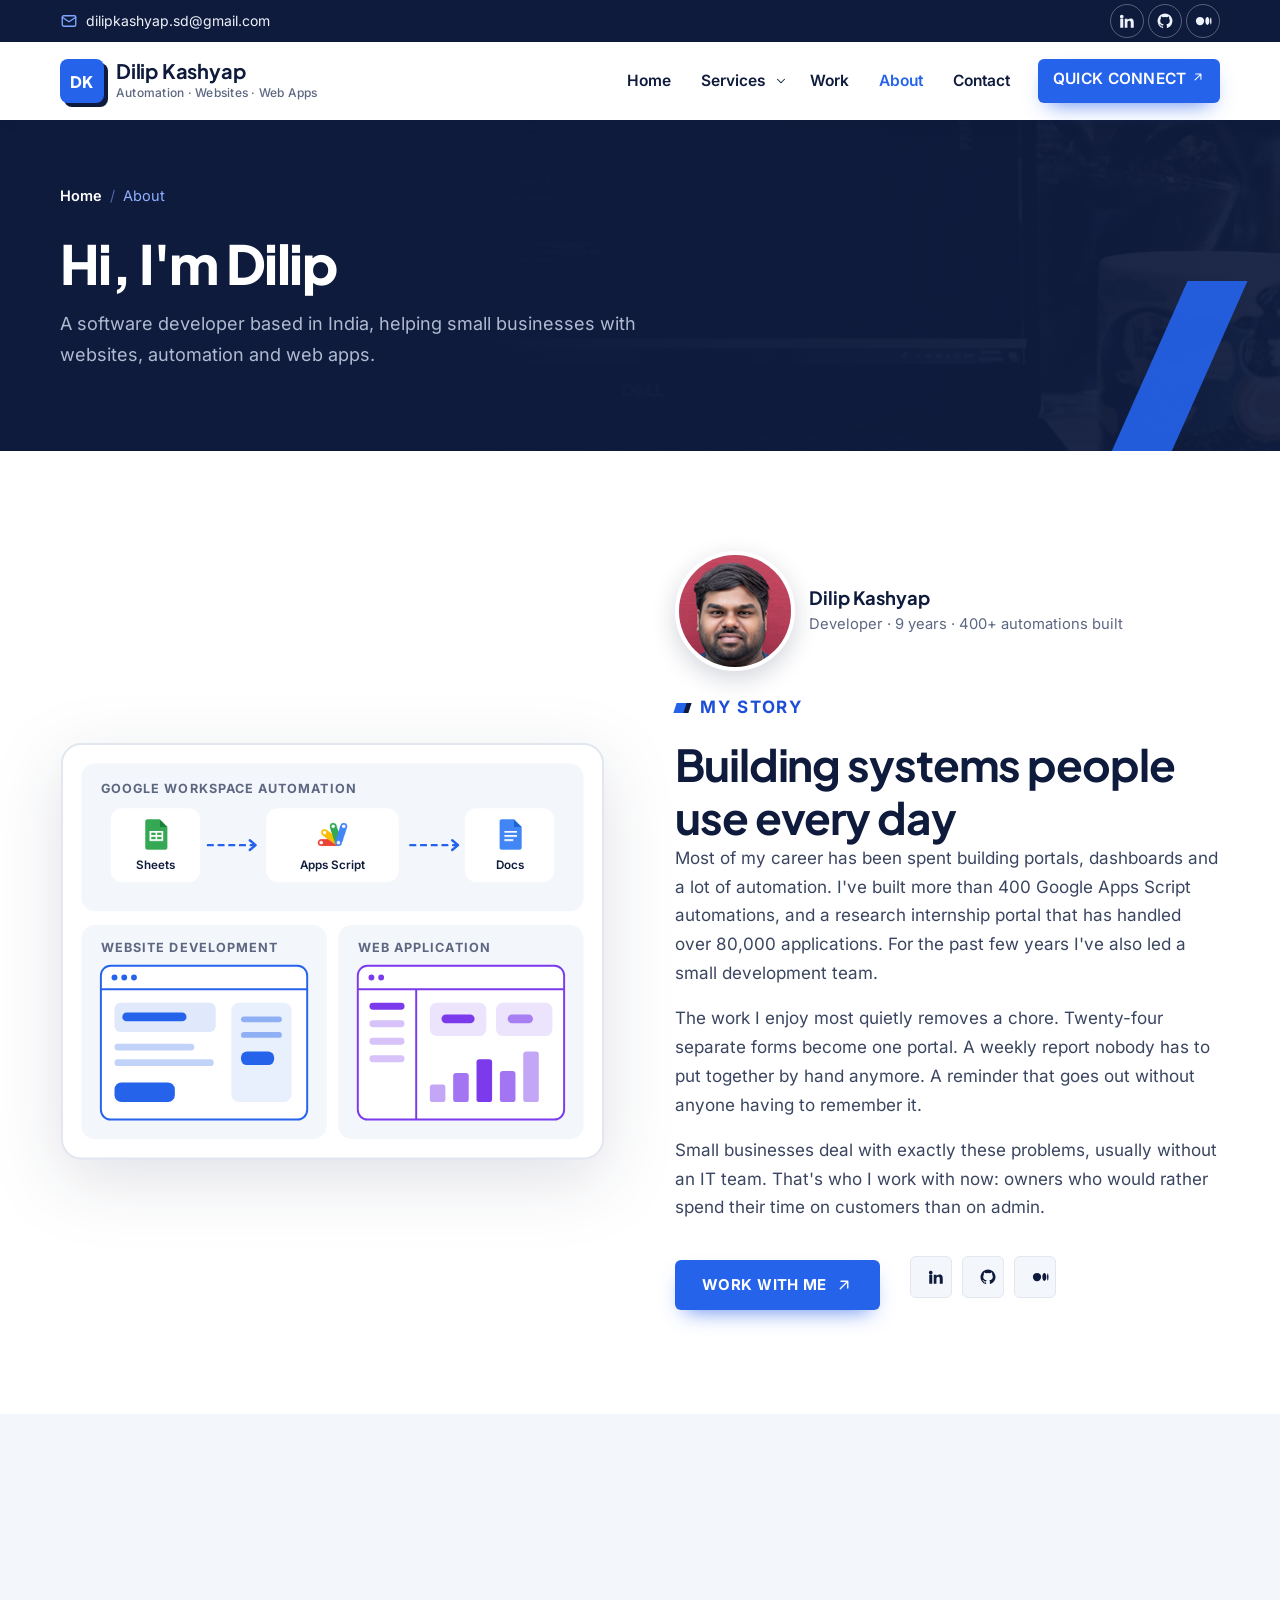
==== commit a70ce921: "Stack the byline name and subtitle on separate lines Explicit block-level classes instead of relying" ====
--- a/about/index.html
+++ b/about/index.html
@@ -147,7 +147,7 @@
     <div class="about-copy prose">
       <div class="byline">
         <img class="byline-photo" src="/assets/img/dilip.jpg" alt="Dilip Kashyap" width="120" height="120" loading="lazy">
-        <div><strong>Dilip Kashyap</strong><span>Developer · 9 years · 400+ automations built</span></div>
+        <div class="byline-text"><strong class="byline-name">Dilip Kashyap</strong><span class="byline-meta">Developer · 9 years · 400+ automations built</span></div>
       </div>
       <p class="eyebrow">My story</p>
       <h2 class="section-title">Building systems people use every day</h2>
--- a/assets/css/styles.css
+++ b/assets/css/styles.css
@@ -1 +1 @@
-@font-face{font-family: Inter;src: url("/assets/fonts/inter-latin.woff2") format("woff2");font-weight: 100 900;font-style: normal;font-display: swap}@font-face{font-family: "Plus Jakarta Sans";src: url("/assets/fonts/jakarta-latin.woff2") format("woff2");font-weight: 200 800;font-style: normal;font-display: swap}@font-face{font-family: "Inter Fallback";src: local("Arial");size-adjust: 107%;ascent-override: 90.5%;descent-override: 22.5%;line-gap-override: 0%}@font-face{font-family: "Jakarta Fallback";src: local("Arial");size-adjust: 104%;ascent-override: 96%;descent-override: 24%;line-gap-override: 0%}:root{--white: #ffffff;--tint: #f3f6fb;--ink: #0f1b3d;--text: #3a4560;--muted: #5d6781;--line: #e1e6ef;--line-strong: #cbd3e1;--blue: #2563eb;--blue-dark: #1d4ed8;--blue-soft: #e7efff;--navy: #0f1b3d;--navy-2: #16244d;--navy-line: rgba(255, 255, 255, .12);--on-navy: #eef2fa;--on-navy-muted: #b0bad0;--green: #059669;--green-soft: #e3f6ee;--green-ink: #047857;--violet: #7c3aed;--violet-soft: #f0e9fe;--violet-ink: #6d28d9;--red-ink: #b42318;--red-soft: #fdecea;--radius: 6px;--radius-lg: 12px;--maxw: 1200px;--shadow-sm: 0 2px 6px rgba(15, 27, 61, .06);--shadow: 0 16px 40px -18px rgba(15, 27, 61, .25);--ease: cubic-bezier(.2, .8, .2, 1);--heading: "Plus Jakarta Sans", "Jakarta Fallback", -apple-system, "Segoe UI", Roboto, Arial, sans-serif;--sans: Inter, "Inter Fallback", -apple-system, "Segoe UI", Roboto, Helvetica, Arial, sans-serif}*, *::before, *::after{box-sizing: border-box}*{margin: 0;padding: 0}html{scroll-behavior: smooth;scroll-padding-top: 96px;-webkit-text-size-adjust: 100%}body{font-family: var(--sans);font-size: 16.5px;line-height: 1.7;color: var(--text);background: var(--white);-webkit-font-smoothing: antialiased}img{max-width: 100%;height: auto;display: block}a{color: var(--blue);text-underline-offset: 3px}a:hover{color: var(--blue-dark)}h1, h2, h3{font-family: var(--heading);color: var(--ink);line-height: 1.2;letter-spacing: -.02em;font-weight: 700}ul, ol{list-style: none}button, input, select, textarea{font: inherit;color: inherit}:focus-visible{outline: 3px solid var(--blue);outline-offset: 3px}[hidden]{display: none !important}@media (prefers-reduced-motion: reduce){html{scroll-behavior: auto}*, *::before, *::after{transition: none !important;animation: none !important}}.wrap{max-width: var(--maxw);margin-inline: auto;padding-inline: 20px}.wrap.narrow{max-width: 800px}.visually-hidden{position: absolute !important;width: 1px;height: 1px;overflow: hidden;clip: rect(0 0 0 0);white-space: nowrap}.skip-link{position: absolute;left: 12px;top: -60px;background: var(--ink);color: #fff;padding: 10px 16px;z-index: 100}.skip-link:focus{top: 12px;color: #fff}.muted{color: var(--muted)}.small{font-size: 15px}.icon{width: 26px;height: 26px}.icon-sm{width: 18px;height: 18px;flex: none}.icon-xs{width: 14px;height: 14px;flex: none}.btn{display: inline-flex;align-items: center;justify-content: center;gap: 8px;min-height: 50px;padding: 12px 26px;border-radius: var(--radius);border: 1.5px solid transparent;font: 700 15px/1.2 var(--sans);letter-spacing: .02em;text-transform: uppercase;text-decoration: none;cursor: pointer;transition: background-color .2s, border-color .2s, color .2s, transform .2s var(--ease)}.btn .icon-sm, .btn .icon-xs{transition: transform .2s var(--ease)}.btn:hover .icon-sm, .btn:hover .icon-xs{transform: translate(2px, -2px)}.btn-primary{background: var(--blue);color: #fff;box-shadow: 0 10px 22px -10px rgba(37, 99, 235, .8)}.btn-primary:hover{background: var(--blue-dark);color: #fff}.btn-outline{background: #fff;border-color: var(--line-strong);color: var(--ink)}.btn-outline:hover{border-color: var(--blue);color: var(--blue)}.btn-ghost-light{border-color: rgba(255, 255, 255, .35);color: #fff}.btn-ghost-light:hover{background: rgba(255, 255, 255, .1);color: #fff}.btn-small{min-height: 44px;padding: 10px 18px;font-size: 13.5px}.actions{display: flex;flex-wrap: wrap;gap: 12px;margin-top: 30px}.round-icon{display: grid;place-items: center;width: 48px;height: 48px;border-radius: 50%;background: var(--ink);color: #fff;flex: none}.round-icon.solid{background: var(--blue)}.round-icon.soft{background: var(--blue-soft);color: var(--blue);width: 42px;height: 42px}.read-more{display: inline-flex;align-items: center;gap: 6px;font-size: 13.5px;font-weight: 700;letter-spacing: .04em;text-transform: uppercase;color: var(--ink)}.topbar{background: var(--navy);color: var(--on-navy-muted);font-size: 14px}.topbar-inner{display: flex;align-items: center;justify-content: space-between;gap: 16px;min-height: 42px}.topbar-info{display: flex;flex-wrap: wrap;gap: 4px 26px}.topbar-info li{display: inline-flex;align-items: center;gap: 8px}.topbar-info .icon-sm{color: #7fa6ff}.topbar a{color: var(--on-navy);text-decoration: none;display: inline-flex;align-items: center;gap: 8px}.topbar a:hover{color: #fff}.topbar-social{display: flex;gap: 4px}.topbar-social a{display: grid;place-items: center;width: 34px;height: 34px;border: 1px solid rgba(255, 255, 255, .3);border-radius: 50%}.brand-icon{fill: currentColor;stroke: none}.topbar-social a:hover{background: #fff;color: var(--navy);border-color: #fff}@media (max-width: 767px){.hide-sm{display: none !important}}.site-header{position: sticky;top: 0;z-index: 50;background: #fff;box-shadow: 0 6px 20px -12px rgba(15, 27, 61, .25)}.header-inner{display: flex;align-items: center;justify-content: space-between;gap: 16px;min-height: 78px;flex-wrap: wrap}.brand{display: inline-flex;align-items: center;gap: 12px;text-decoration: none}.brand-mark{display: grid;place-items: center;width: 44px;height: 44px;border-radius: 8px;background: var(--blue);color: #fff;font: 800 16px var(--heading);letter-spacing: .02em;box-shadow: 4px 4px 0 var(--ink);flex: none}.brand-text{display: flex;flex-direction: column;font: 700 20px/1.1 var(--heading);color: var(--ink);letter-spacing: -.01em}.brand-text small{font: 500 12px/1.4 var(--sans);color: var(--muted);letter-spacing: .02em;margin-top: 3px}.menu-toggle{display: none}.nav-list{display: flex;align-items: center;gap: 2px;flex-wrap: wrap}.nav-list a{display: block;padding: 10px 14px;color: var(--ink);text-decoration: none;font-weight: 600;font-size: 15.5px;transition: color .15s}.nav-list a:hover, .nav-list a[aria-current="page"]{color: var(--blue)}.nav-cta{margin-left: 12px}.nav-list .nav-cta a{color: #fff}.has-sub{position: relative;display: flex;align-items: center}.sub-toggle{display: grid;place-items: center;width: 26px;height: 26px;margin-left: -12px;border: 0;background: none;color: var(--ink);cursor: pointer}.sub-toggle .icon-xs{transition: transform .2s}.sub-toggle[aria-expanded="true"] .icon-xs, .has-sub:hover .sub-toggle .icon-xs{transform: rotate(180deg)}.sub-menu{position: absolute;top: calc(100% + 14px);left: 0;min-width: 250px;background: #fff;border-top: 3px solid var(--blue);box-shadow: var(--shadow);padding: 8px 0;display: none}.sub-menu::before{content: "";position: absolute;left: 0;right: 0;top: -17px;height: 17px}.has-sub:hover .sub-menu, .has-sub:focus-within .sub-menu, .has-sub.is-open .sub-menu{display: block}.sub-menu a{padding: 10px 20px;font-weight: 500}.sub-menu a:hover{background: var(--tint)}@media (max-width: 1023px){.js .menu-toggle{display: grid;place-items: center;width: 48px;height: 48px;border: 0;border-radius: var(--radius);background: var(--ink);cursor: pointer}.menu-icon, .menu-icon::before, .menu-icon::after{display: block;width: 20px;height: 2px;background: #fff;border-radius: 2px;position: relative;transition: transform .2s, background-color .2s}.menu-icon::before, .menu-icon::after{content: "";position: absolute;left: 0}.menu-icon::before{top: -6px}.menu-icon::after{top: 6px}.menu-toggle[aria-expanded="true"] .menu-icon{background: transparent}.menu-toggle[aria-expanded="true"] .menu-icon::before{transform: translateY(6px) rotate(45deg)}.menu-toggle[aria-expanded="true"] .menu-icon::after{transform: translateY(-6px) rotate(-45deg)}.js .site-nav{display: none;width: 100%;padding-bottom: 18px}.js .site-nav.is-open{display: block}.js .nav-list{flex-direction: column;align-items: stretch;gap: 0;border-top: 1px solid var(--line)}.js .nav-list > li{border-bottom: 1px solid var(--line)}.js .nav-list a{padding: 13px 4px;font-size: 16.5px}.js .has-sub{flex-wrap: wrap}.js .has-sub > a{flex: 1}.js .sub-toggle{display: none}.js .sub-menu{display: block;position: static;box-shadow: none;border: 0;padding: 0 0 8px 16px;width: 100%;min-width: 0}.js .sub-menu a{padding: 8px 4px;font-size: 15.5px;color: var(--text)}.js .nav-cta{margin: 16px 0 0;border: 0 !important}.js .nav-cta a{width: 100%}}@media (max-width: 479px){.brand-text small{display: none}.brand-text{font-size: 18px}}.section{padding-block: 100px}main > .section:not(:first-of-type), .cta-strip{content-visibility: auto;contain-intrinsic-size: auto 900px}.section.tinted{background: var(--tint)}.section.navy{background: var(--navy);color: var(--on-navy-muted)}.section.navy .section-title{color: #fff}.section.dotted{background-color: var(--tint);background-image: radial-gradient(rgba(15, 27, 61, .09) 1.5px, transparent 1.5px);background-size: 26px 26px}.eyebrow{display: inline-flex;align-items: center;gap: 10px;font-size: 13.5px;font-weight: 700;letter-spacing: .1em;text-transform: uppercase;color: var(--blue-dark);margin-bottom: 14px}.eyebrow::before{content: "";width: 10px;height: 10px;background: var(--blue);transform: skewX(-18deg);box-shadow: 5px 0 0 var(--ink);margin-right: 5px}.eyebrow.center::after{content: "";width: 10px;height: 10px;background: var(--blue);transform: skewX(-18deg);box-shadow: -5px 0 0 var(--ink);margin-left: 5px}.section.navy .eyebrow{color: #8fb1ff}.section.navy .eyebrow::before{box-shadow: 5px 0 0 #fff}.section.navy .eyebrow.center::after{box-shadow: -5px 0 0 #fff}.section-title{font-size: clamp(30px, 4vw, 44px);font-weight: 700;letter-spacing: -.025em}.section-lead{color: var(--muted);font-size: 17.5px;margin-top: 16px;max-width: 640px}.head-split{display: flex;justify-content: space-between;align-items: end;gap: 20px 60px;flex-wrap: wrap;margin-bottom: 50px}.head-split > div{max-width: 620px}.head-split > .section-lead{max-width: 460px;margin-top: 0}.head-center{text-align: center;max-width: 720px;margin: 0 auto 54px}.head-center .section-title{margin-inline: auto}@media (max-width: 767px){.section{padding-block: 68px}.head-split, .head-center{margin-bottom: 36px}}.hero{position: relative;isolation: isolate;overflow: hidden;display: grid;align-items: center;min-height: calc(100vh - 120px);background: var(--navy);color: var(--on-navy-muted);padding-block: 44px 48px}.hero-net{position: absolute;inset: 0;z-index: -2;width: 100%;height: 100%;opacity: .55}.hero-glow{position: absolute;inset: 0;z-index: -1;pointer-events: none;background:radial-gradient(620px 420px at 78% 8%, rgba(37, 99, 235, .38), transparent 70%),radial-gradient(520px 360px at 6% 92%, rgba(124, 58, 237, .28), transparent 70%)}.hero-grid{position: relative;display: grid;grid-template-columns: 1.05fr 1fr;gap: 44px;align-items: center}.hero h1{color: #fff;font-size: clamp(32px, 3.5vw, 46px);font-weight: 800;letter-spacing: -.03em;line-height: 1.08;margin: 16px 0}.hero h1 span{color: #7fb0ff}.hero .lead{font-size: 17px;color: var(--on-navy-muted);max-width: 540px}.status-pill{display: inline-flex;align-items: center;gap: 10px;padding: 8px 16px;border-radius: 99px;border: 1px solid var(--navy-line);background: rgba(255, 255, 255, .06);color: #fff;font-size: 13px;font-weight: 600;letter-spacing: .06em;text-transform: uppercase}.status-pill .dot{width: 8px;height: 8px;border-radius: 50%;background: #34d399;box-shadow: 0 0 0 4px rgba(52, 211, 153, .18);flex: none}.hero-actions{display: flex;flex-wrap: wrap;gap: 12px;margin-top: 26px}.hero-points{display: flex;flex-wrap: wrap;gap: 8px 20px;margin-top: 20px;font-size: 14.5px;color: #dbe3f2}.hero-points li{display: inline-flex;align-items: center;gap: 8px}.hero-points .icon-xs{color: #34d399}.hero-packs{display: grid;gap: 12px;justify-items: stretch}.pack-card{display: flex;gap: 13px;padding: 10px;background: #fff;border-radius: 14px;box-shadow: 0 24px 45px -26px rgba(0, 0, 0, .85);transition: transform .25s var(--ease), box-shadow .25s var(--ease)}.pack-card:nth-child(1){margin-right: 54px}.pack-card:nth-child(2){margin-left: 34px;margin-right: 20px}.pack-card:nth-child(3){margin-left: 68px}.pack-card:hover{transform: translateY(-4px);box-shadow: 0 30px 55px -26px rgba(0, 0, 0, .9)}.pack-art{display: grid;place-items: center;width: 82px;flex: none;padding: 9px;border-radius: 9px;background: var(--c-soft)}.pack-art .art{width: 100%;height: auto}.pack-body{display: flex;flex-direction: column;justify-content: center;min-width: 0}.pack-tag{display: inline-flex;align-self: flex-start;padding: 3px 9px;border-radius: 4px;background: var(--c-soft);color: var(--c-ink);font-size: 12px;font-weight: 700;letter-spacing: .08em;text-transform: uppercase}.pack-title{font-size: 15.5px;line-height: 1.3;margin: 6px 0 5px;color: var(--ink)}.pack-points{display: grid;gap: 3px}.pack-points li{display: flex;align-items: flex-start;gap: 6px;font-size: 12.5px;line-height: 1.45;color: var(--muted)}.pack-points .icon-xs{margin-top: 4px;color: var(--c)}.float-card{justify-self: end;display: inline-flex;align-items: center;gap: 10px;margin-top: 2px;padding: 9px 16px 9px 9px;background: var(--blue);border-radius: 12px;color: #fff;box-shadow: 0 20px 40px -22px rgba(0, 0, 0, .9)}.float-card .round-icon.solid{background: rgba(255, 255, 255, .2);width: 34px;height: 34px}.float-card div{display: flex;flex-direction: column;line-height: 1.2}.float-card strong{font: 800 19px var(--heading);color: #fff}.float-card div > span{font-size: 12.5px;color: #fff}@media (max-width: 1023px){.hero{min-height: 0;padding-block: 52px 64px}.hero-grid{grid-template-columns: 1fr;gap: 48px}.hero-packs{max-width: 620px}.pack-card:nth-child(1), .pack-card:nth-child(2), .pack-card:nth-child(3){margin-inline: 0}}@media (max-width: 559px){.pack-art{width: 92px;padding: 9px}.pack-title{font-size: 16px}.float-card{justify-self: start}}.page-banner{position: relative;isolation: isolate;overflow: hidden;padding-block: 64px 80px;background: var(--navy);color: var(--on-navy-muted)}.banner-photo{position: absolute;inset: 0;z-index: -1}.banner-photo img{width: 100%;height: 100%;object-fit: cover;opacity: .18}.banner-photo::after{content: "";position: absolute;inset: 0;background: linear-gradient(90deg, var(--navy) 35%, rgba(15, 27, 61, .6))}.page-banner::after{content: "";position: absolute;right: 6%;bottom: -30px;width: 60px;height: 200px;background: var(--blue);transform: skewX(-24deg);opacity: .9;z-index: -1}.page-banner h1{color: #fff;font-size: clamp(34px, 5vw, 54px);font-weight: 800;letter-spacing: -.03em;max-width: 820px;margin-bottom: 14px}.page-banner .lead{font-size: 18px;max-width: 640px}.breadcrumbs{font-size: 14.5px;margin-bottom: 22px}.breadcrumbs ol{display: flex;flex-wrap: wrap;gap: 8px}.breadcrumbs li + li::before{content: "/";margin-right: 8px;opacity: .5}.breadcrumbs a{color: #fff;text-decoration: none;font-weight: 600}.breadcrumbs a:hover{color: #8fb1ff}.breadcrumbs [aria-current]{color: #8fb1ff}.about-grid{display: grid;grid-template-columns: 1fr 1fr;gap: 70px;align-items: center}.build-frame{position: relative;padding: 46px 0 0}.build-frame .art-frame{width: 100%;height: auto;filter: drop-shadow(0 20px 34px rgba(15, 27, 61, .13))}.exp-badge{position: absolute;left: -18px;top: -38px;z-index: 2;display: flex;align-items: center;gap: 12px;padding: 12px 20px;background: var(--blue);border-radius: 14px;box-shadow: 0 16px 30px -12px rgba(37, 99, 235, .65), 0 0 0 5px #fff}.exp-badge strong{font: 800 40px/1 var(--heading);color: #fff;letter-spacing: -.04em}.exp-badge span{font: 700 13.5px/1.25 var(--heading);color: #fff;text-transform: uppercase;letter-spacing: .04em}@media (max-width: 559px){.exp-badge{left: 0;top: 0;padding: 8px 12px}.exp-badge strong{font-size: 30px}}.about-services{display: grid;gap: 20px;margin: 28px 0 30px;padding-bottom: 26px;border-bottom: 1px solid var(--line)}.about-services li{display: flex;gap: 16px}.about-services h3{font-size: 18px;margin-bottom: 4px}.about-services p{font-size: 15.5px;color: var(--muted)}.line-icon{display: grid;place-items: center;width: 52px;height: 52px;border-radius: 14px;background: var(--c-soft, var(--blue-soft));color: var(--c, var(--blue));flex: none}.about-sub{font-size: 19px;margin-bottom: 14px}.about-visual{display: grid;gap: 22px}.about-promise{padding: 24px 26px;background: var(--tint);border-radius: 16px}.about-promise .tick-list{gap: 10px}.about-promise .tick-list li{font-size: 15.5px}.tick-list{display: grid;gap: 12px}.tick-list li{display: flex;align-items: flex-start;gap: 10px;color: var(--ink);font-weight: 500}.tick-list .icon-sm{color: var(--blue);margin-top: 4px}.about-foot{display: flex;flex-wrap: wrap;align-items: center;gap: 20px 30px;margin-top: 34px}.signature{display: flex;align-items: center;gap: 12px}.signature div{display: flex;flex-direction: column;line-height: 1.3}.signature strong{color: var(--ink);font-family: var(--heading)}.signature div > span{font-size: 14px;color: var(--muted)}.avatar{border-radius: 50%;object-fit: cover;flex: none}.avatar-fallback{display: grid;place-items: center;background: var(--blue);color: #fff;font: 800 15px var(--heading)}.avatar-sm{width: 50px;height: 50px;box-shadow: 0 0 0 3px #fff, 0 0 0 5px var(--blue-soft)}.social-row{display: flex;gap: 8px}.about-copy .social-row a{display: grid;place-items: center;width: 42px;height: 42px;border-radius: var(--radius);background: var(--tint);color: var(--ink)}.about-copy .social-row a:hover{background: var(--blue);color: #fff}@media (max-width: 959px){.about-grid{grid-template-columns: 1fr;gap: 50px}}@media (max-width: 559px){.exp-badge strong{font-size: 60px}.exp-badge span{font-size: 17px}.mini-features{grid-template-columns: 1fr}}.cat-website{--c: var(--blue);--c-soft: var(--blue-soft);--c-ink: var(--blue-dark)}.cat-automation{--c: var(--green);--c-soft: var(--green-soft);--c-ink: var(--green-ink)}.cat-webapp{--c: var(--violet);--c-soft: var(--violet-soft);--c-ink: var(--violet-ink)}.svc-grid{display: grid;grid-template-columns: repeat(3, 1fr);gap: 28px}.svc-card{position: relative;isolation: isolate;display: flex;flex-direction: column;padding: 0 0 30px}.svc-card::before{content: "";position: absolute;inset: 90px 0 0;z-index: -1;background: #fff;border-radius: var(--radius-lg);box-shadow: var(--shadow-sm);transition: box-shadow .25s}.svc-card:hover::before{box-shadow: var(--shadow)}.svc-photo{position: relative;margin-inline: 20px;border-radius: var(--radius-lg) var(--radius-lg) 0 0;overflow: hidden;border-bottom: 4px solid var(--blue)}.svc-photo img{width: 100%;aspect-ratio: 16 / 10;object-fit: cover;transition: transform .5s var(--ease)}.svc-card:hover .svc-photo img{transform: scale(1.06)}.svc-body{position: relative;flex: 1;display: flex;flex-direction: column;align-items: center;text-align: center;padding: 50px 28px 0}.svc-badge{display: grid;place-items: center;width: 64px;height: 64px;border-radius: var(--radius);background: var(--ink);color: #fff;transition: background-color .25s}.svc-body .svc-badge{position: absolute;top: -34px;left: 50%;transform: translateX(-50%)}.svc-card:hover .svc-badge{background: var(--blue)}.svc-body h2, .svc-body h3{font-size: 22px;margin: 6px 0 10px}.svc-body h2 a, .svc-body h3 a{color: var(--ink);text-decoration: none}.stretched::after{content: "";position: absolute;inset: 0;z-index: 3}.svc-body p{color: var(--muted);font-size: 15.5px;margin-bottom: 18px}.svc-body .read-more{margin-top: auto}.svc-card:hover .read-more{color: var(--blue)}.svc-card .stretched::after{inset: -200px 0 -30px}@media (max-width: 999px){.svc-grid{grid-template-columns: 1fr 1fr}}@media (max-width: 639px){.svc-grid{grid-template-columns: 1fr}}.why-check{max-width: 960px;margin-inline: auto}.why-intro{text-align: center;color: var(--muted);font-size: 17.5px;max-width: 760px;margin: -12px auto 40px}.check-grid{display: grid;grid-template-columns: 1fr 1fr;gap: 16px}.check-grid li{display: flex;gap: 16px;padding: 22px 24px;background: #fff;border: 1px solid var(--line);border-radius: 14px;transition: border-color .2s, box-shadow .2s, transform .2s var(--ease)}.check-grid li:hover{border-color: var(--blue);box-shadow: var(--shadow);transform: translateY(-3px)}.check-mark{display: grid;place-items: center;width: 36px;height: 36px;border-radius: 50%;background: var(--green-soft);color: var(--green-ink);flex: none}.check-grid h3{font-size: 17.5px;margin-bottom: 4px}.check-grid p{font-size: 15px;color: var(--muted)}.why-cta{display: flex;flex-wrap: wrap;align-items: center;justify-content: center;gap: 16px 24px;margin-top: 40px;padding: 24px 28px;background: var(--white);border: 1px dashed var(--line-strong);border-radius: 14px}.why-cta p{font-weight: 600;color: var(--ink)}@media (max-width: 767px){.check-grid{grid-template-columns: 1fr}.why-cta{text-align: center;justify-content: center}}.ba{position: relative;display: grid;grid-template-columns: 1fr 1fr;gap: 24px}.ba-panel{padding: 36px;background: #fff;border-radius: var(--radius-lg)}.ba-label{display: inline-block;padding: 6px 14px;border-radius: 4px;font-size: 13px;font-weight: 700;letter-spacing: .08em;text-transform: uppercase;color: #fff}.ba-before .ba-label{background: var(--red-ink)}.ba-after .ba-label{background: var(--green-ink)}.ba-panel h3{font-size: 22px;margin: 16px 0 18px}.ba-panel ul{display: grid;gap: 12px}.ba-panel li{display: flex;gap: 10px;color: var(--text)}.ba-panel li .icon-sm{margin-top: 4px}.ba-before li .icon-sm{color: var(--red-ink)}.ba-after li .icon-sm{color: var(--green)}.ba-time{display: flex;align-items: center;gap: 8px;margin-top: 22px;padding-top: 18px;border-top: 1px dashed var(--line-strong);font-weight: 600;color: var(--ink)}.ba-switch{position: absolute;left: 50%;top: 50%;transform: translate(-50%, -50%);display: grid;place-items: center;width: 60px;height: 60px;border-radius: 50%;background: var(--blue);color: #fff;border: 5px solid var(--navy);z-index: 2}.ba-note{text-align: center;margin-top: 26px;font-size: 14.5px;color: var(--on-navy-muted)}@media (max-width: 767px){.ba{grid-template-columns: 1fr;gap: 40px}.ba-switch{transform: translate(-50%, -50%) rotate(90deg)}.ba-panel{padding: 26px}}.ptab-list{display: flex;flex-wrap: wrap;gap: 10px;margin-bottom: 26px}.ptab{display: inline-flex;align-items: center;gap: 9px;min-height: 50px;padding: 12px 22px;border: 1.5px solid var(--line-strong);border-radius: var(--radius);background: #fff;color: var(--ink);font-weight: 700;font-size: 15px;letter-spacing: .02em;text-transform: uppercase;cursor: pointer;transition: background-color .2s, color .2s, border-color .2s}.ptab:hover{border-color: var(--blue);color: var(--blue)}.ptab.is-active{background: var(--blue);border-color: var(--blue);color: #fff}.ppanel{padding: 30px 32px;background: #fff;border: 1px solid var(--line);border-radius: 16px}.ppanel + .ppanel{margin-top: 20px}.js .ppanel[data-secondary]{display: none}.js .ppanel + .ppanel{margin-top: 0}.ppanel-note{font-size: 15.5px;color: var(--muted);padding-bottom: 14px;border-bottom: 2px solid var(--c-soft)}.pgroup-list li{display: flex;flex-wrap: wrap;align-items: center;justify-content: space-between;gap: 10px 20px;padding: 16px 0;border-bottom: 1px solid var(--line)}.pgroup-list li:last-child{border-bottom: 0}.pitem-main h3{font-size: 17px;font-weight: 700;color: var(--ink);margin-bottom: 2px}.pitem-main p{font-size: 14.5px;color: var(--muted)}.pitem-links{display: flex;flex-wrap: wrap;gap: 8px}.pitem-links a{display: inline-flex;align-items: center;gap: 6px;min-height: 34px;padding: 5px 11px;border-radius: 7px;background: var(--tint);color: var(--ink);font-size: 13.5px;font-weight: 600;text-decoration: none;transition: background-color .2s, color .2s}.pitem-links a:hover{background: var(--c);color: #fff}.pgroup-tags{display: flex;flex-wrap: wrap;align-items: center;gap: 8px;margin-top: 20px;padding-top: 18px;border-top: 1px dashed var(--line-strong)}.pgroup-tags span{font-size: 13px;font-weight: 700;letter-spacing: .05em;text-transform: uppercase;color: var(--muted);margin-right: 4px}.pgroup-tags em{font-style: normal;font-size: 13.5px;font-weight: 600;color: var(--c-ink);background: var(--c-soft);padding: 5px 11px;border-radius: 99px}@media (max-width: 559px){.ppanel{padding: 22px 18px}.ptab{flex: 1 1 auto;justify-content: center;padding: 10px 14px;font-size: 13.5px}}.filters{display: flex;flex-wrap: wrap;gap: 10px;margin-bottom: 36px}.filter{display: inline-flex;align-items: center;gap: 10px;min-height: 46px;padding: 10px 20px;border: 1.5px solid var(--line-strong);border-radius: var(--radius);background: #fff;color: var(--ink);font-weight: 700;font-size: 14.5px;letter-spacing: .02em;text-transform: uppercase;cursor: pointer;transition: background-color .2s, color .2s, border-color .2s}.filter span{display: grid;place-items: center;min-width: 24px;height: 22px;padding: 0 6px;border-radius: 99px;background: var(--tint);color: var(--muted);font-size: 12px}.filter:hover{border-color: var(--blue);color: var(--blue)}.filter.is-active{background: var(--blue);border-color: var(--blue);color: #fff}.filter.is-active span{background: var(--ink);color: #fff}.work-grid{display: grid;grid-template-columns: repeat(3, 1fr);gap: 28px}.work-card{display: flex;flex-direction: column;background: #fff;border: 1px solid var(--line);border-radius: var(--radius-lg);overflow: hidden;transition: box-shadow .25s, transform .25s var(--ease);animation: fade-up .35s var(--ease) both}.work-card:hover{box-shadow: var(--shadow);transform: translateY(-4px)}@keyframes fade-up{from{opacity: 0;transform: translateY(8px)}to{opacity: 1;transform: none}}.work-cover{position: relative;aspect-ratio: 16 / 9;display: grid;place-items: center;overflow: hidden;background: linear-gradient(135deg, var(--c) 0%, var(--navy) 120%)}.work-cover.has-shot{display: block;background: var(--tint)}.work-cover.has-shot img{width: 100%;height: 100%;object-fit: cover;object-position: top}.cover-grid{position: absolute;inset: 0;background-image: linear-gradient(rgba(255, 255, 255, .1) 1px, transparent 1px), linear-gradient(90deg, rgba(255, 255, 255, .1) 1px, transparent 1px);background-size: 24px 24px;-webkit-mask-image: radial-gradient(circle at 50% 45%, #000 20%, transparent 72%);mask-image: radial-gradient(circle at 50% 45%, #000 20%, transparent 72%)}.cover-icon{position: relative;display: grid;place-items: center;width: 78px;height: 78px;border-radius: 16px;background: rgba(255, 255, 255, .16);border: 1px solid rgba(255, 255, 255, .35);color: #fff;transition: transform .3s var(--ease)}.cover-icon .icon{width: 36px;height: 36px}.work-card:hover .cover-icon{transform: scale(1.07) rotate(-4deg)}.cover-tag{position: absolute;left: 0;bottom: 16px;padding: 6px 14px;background: #fff;color: var(--c-ink);font-size: 12.5px;font-weight: 700;letter-spacing: .06em;text-transform: uppercase}.work-body{display: flex;flex-direction: column;flex: 1;padding: 24px 24px 22px}.work-label{font-size: 13px;font-weight: 600;color: var(--muted);text-transform: uppercase;letter-spacing: .06em;margin-bottom: 6px}.work-title{font-size: 20px;margin-bottom: 8px}.work-summary{font-size: 15px;color: var(--muted);margin-bottom: 14px}.work-stat{display: flex;align-items: baseline;flex-wrap: wrap;gap: 4px 8px;margin-bottom: 14px;padding: 10px 14px;border-left: 4px solid var(--c);background: var(--c-soft);color: var(--c-ink);font-size: 14.5px;font-weight: 600}.work-stat strong{font: 800 22px var(--heading);letter-spacing: -.02em}.chips{display: flex;flex-wrap: wrap;gap: 6px}.chips li{font-size: 12.5px;font-weight: 600;color: var(--text);background: var(--tint);border-radius: 4px;padding: 3px 9px}.chips-lg li{font-size: 14.5px;padding: 6px 12px}.work-body .chips{margin-bottom: 18px}.work-links{display: flex;flex-wrap: wrap;gap: 8px;margin-top: auto;padding-top: 16px;border-top: 1px solid var(--line)}.work-links a{display: inline-flex;align-items: center;gap: 6px;min-height: 40px;padding: 7px 12px;border-radius: var(--radius);background: var(--tint);color: var(--ink);font-size: 14px;font-weight: 600;text-decoration: none;transition: background-color .2s, color .2s}.work-links a:hover{background: var(--c);color: #fff}@media (max-width: 1023px){.work-grid{grid-template-columns: 1fr 1fr}}@media (max-width: 639px){.work-grid{grid-template-columns: 1fr}.filter{flex: 1 1 auto;justify-content: center}}.contact-block{display: grid;grid-template-columns: .9fr 1.1fr;gap: 60px;align-items: start}.contact-block.single{grid-template-columns: 1.05fr .95fr;gap: 32px}@media (max-width: 899px){.contact-block.single{grid-template-columns: 1fr}}.contact-block.single .info-card > p{color: var(--muted);margin-bottom: 20px}.contact-block.single .info-card .actions{margin: 24px 0 28px}.contact-block.single .next-steps{margin-top: 0}.contact-block.single .next-steps .email-sub{color: #fff;margin-top: 26px}.contact-block.single .next-steps .num-list{color: var(--on-navy-muted)}.social-row{display: flex;flex-wrap: wrap;gap: 10px}.social-row a{display: inline-flex;align-items: center;gap: 9px;padding: 10px 16px;border: 1px solid var(--line);border-radius: var(--radius);background: var(--tint);color: var(--ink);font-weight: 600;font-size: 14.5px;text-decoration: none;transition: background-color .2s, color .2s, border-color .2s}.social-row a:hover{background: var(--blue);border-color: var(--blue);color: #fff}.contact-block > .contact-form:only-child{grid-column: 1 / -1;max-width: 720px;margin-inline: auto;text-align: center}.contact-block > .contact-form:only-child .eyebrow{justify-content: center}.contact-block > .contact-form:only-child .email-panel{text-align: left}.contact-side{position: relative;padding: 0 30px 40px 0}.info-card{position: relative;padding: 40px 36px;background: #fff;border: 2px solid var(--blue);border-radius: 30px 0 0 0}.info-rule{display: block;width: 60px;height: 3px;background: var(--blue);margin-bottom: 20px}.info-card h3, .info-card .panel-title{font-size: 24px;margin-bottom: 10px}.info-card > p{color: var(--muted);font-size: 15.5px;margin-bottom: 22px}.info-list{display: grid;gap: 16px;margin-bottom: 20px}.info-list li{display: flex;gap: 14px;align-items: flex-start;color: var(--ink)}.info-list .icon-sm{color: var(--blue);margin-top: 4px}.info-list a{color: var(--ink);overflow-wrap: anywhere}.stat-bubble{position: absolute;right: 0;bottom: 0;display: flex;flex-direction: column;align-items: center;padding: 18px 24px;background: #fff;border-radius: var(--radius-lg);box-shadow: var(--shadow)}.stat-bubble strong{font: 800 30px/1 var(--heading);color: var(--blue)}.stat-bubble span{font-size: 13px;color: var(--muted);margin-top: 4px}.next-steps{margin-top: 26px;padding: 28px 30px;background: var(--navy);color: var(--on-navy-muted);border-radius: var(--radius-lg)}.next-steps h3{color: #fff;font-size: 19px;margin-bottom: 14px}.next-steps ol{list-style: decimal;padding-left: 20px;display: grid;gap: 8px}.next-steps strong{color: #fff}.contact-form .section-title{margin-bottom: 26px}.email-panel{padding: 32px 34px;background: #fff;border: 1px solid var(--line);border-top: 4px solid var(--blue);border-radius: var(--radius-lg);box-shadow: var(--shadow-sm)}.email-label{font-size: 13px;font-weight: 700;letter-spacing: .08em;text-transform: uppercase;color: var(--muted);margin-bottom: 8px}.email-panel .email-address{font-family: var(--heading);font-size: clamp(20px, 2.6vw, 28px);font-weight: 800;overflow-wrap: anywhere}.email-panel .email-address a{color: var(--ink);text-decoration: none}.email-panel .email-address a:hover{color: var(--blue)}.email-panel .actions{margin: 22px 0 28px}.email-sub{font-size: 18px;margin-bottom: 10px}.num-list{list-style: decimal;padding-left: 20px;display: grid;gap: 6px;color: var(--muted)}.num-list li::marker{color: var(--blue);font-weight: 700}.enquiry-form{display: grid;gap: 18px}.field-row{display: grid;grid-template-columns: 1fr 1fr;gap: 18px}.field{display: grid;gap: 6px}.field label{font-size: 14.5px;font-weight: 600;color: var(--ink)}.field .opt{font-weight: 400;color: var(--muted)}.field input, .field select, .field textarea{width: 100%;min-height: 50px;padding: 12px 14px;border: 1.5px solid var(--line-strong);border-radius: var(--radius);background: #fff;font-size: 16px;color: var(--ink);transition: border-color .2s, box-shadow .2s}.section.tinted .field input, .section.tinted .field select, .section.tinted .field textarea{background: #fff}.field textarea{resize: vertical;min-height: 130px}.field input:focus, .field select:focus, .field textarea:focus{outline: none;border-color: var(--blue);box-shadow: 0 0 0 4px rgba(37, 99, 235, .15)}.field [aria-invalid="true"]{border-color: var(--red-ink)}.form-error{color: var(--red-ink);font-weight: 600;font-size: 15px}.form-foot{display: flex;flex-wrap: wrap;align-items: center;gap: 12px 20px}.form-note{font-size: 14px;color: var(--muted);max-width: 320px}@media (max-width: 959px){.contact-block{grid-template-columns: 1fr;gap: 50px}}@media (max-width: 559px){.field-row{grid-template-columns: 1fr}.info-card{padding: 30px 24px}.contact-side{padding-right: 0}.stat-bubble{position: static;margin-top: 16px;align-items: flex-start}}.process{display: grid;grid-template-columns: repeat(4, 1fr);gap: 34px;counter-reset: step}.process-card{position: relative;padding: 38px 26px 34px;text-align: center;background: #fff;border-radius: 26px;box-shadow: 10px 10px 0 var(--ink);transition: transform .25s var(--ease), box-shadow .25s var(--ease)}.process-card:hover{transform: translate(-3px, -3px);box-shadow: 13px 13px 0 var(--blue)}.process-card::before{content: "";position: absolute;left: -9px;top: -9px;width: 60%;height: 60%;border-left: 2px dotted var(--ink);border-top: 2px dotted var(--ink);border-radius: 30px 0 0 0}.process-num{position: absolute;right: 18px;top: 14px;font: 800 15px var(--heading);color: var(--muted)}.process-icon{display: grid;place-items: center;width: 70px;height: 70px;margin: 0 auto 18px;border-radius: 50%;background: var(--blue-soft);color: var(--blue)}.process-icon .icon{width: 32px;height: 32px}.process-card h3{font-size: 20px;margin-bottom: 8px}.process-card p{font-size: 15px;color: var(--muted)}@media (max-width: 999px){.process{grid-template-columns: 1fr 1fr}}@media (max-width: 559px){.process{grid-template-columns: 1fr;gap: 30px}}.article-grid{display: grid;grid-template-columns: repeat(3, 1fr);gap: 26px}.article-card{position: relative;display: flex;flex-direction: column}.article-img{position: relative;border-radius: var(--radius-lg);overflow: hidden}.article-img img{width: 100%;aspect-ratio: 16 / 10;object-fit: cover;transition: transform .5s var(--ease)}.article-card:hover .article-img img{transform: scale(1.05)}.article-topic{position: absolute;left: 0;top: 18px;padding: 6px 14px;background: var(--blue);color: #fff;font-size: 12.5px;font-weight: 700;letter-spacing: .05em;text-transform: uppercase}.article-body{position: relative;margin: -34px 14px 0;padding: 18px 18px 20px;background: #fff;border-radius: var(--radius-lg);box-shadow: var(--shadow);flex: 1;display: flex;flex-direction: column}.article-meta{display: flex;align-items: center;gap: 6px;font-size: 13.5px;color: var(--muted);margin-bottom: 8px}.article-body h3{font-size: 17.5px;line-height: 1.35;margin-bottom: 8px}.article-body h3 a{color: var(--ink);text-decoration: none}.article-card:hover h3 a{color: var(--blue)}.article-body p{font-size: 15px;color: var(--muted);margin-bottom: 14px}.article-body .read-more{margin-top: auto}@media (max-width: 999px){.article-grid{grid-template-columns: 1fr 1fr}}@media (max-width: 639px){.article-grid{grid-template-columns: 1fr}}.split{display: grid;grid-template-columns: 1fr 1fr;gap: 60px;align-items: start}@media (max-width: 899px){.split{grid-template-columns: 1fr;gap: 36px}}.panel{padding: 34px;background: #fff;border-radius: var(--radius-lg);box-shadow: var(--shadow-sm);border-top: 4px solid var(--blue)}.panel-title{font-size: 22px;margin-bottom: 18px}.panel-subtitle{font-size: 17px;margin: 26px 0 12px}.svc-feature-photo{position: relative}.svc-feature-photo img{position: relative;z-index: 1;width: 100%;aspect-ratio: 4 / 3;object-fit: cover}.problem-list{display: grid;gap: 12px;margin-top: 24px}.problem-list li{display: flex;gap: 12px;align-items: flex-start;padding: 14px 16px;background: var(--tint);border-left: 4px solid var(--red-ink);color: var(--ink);font-weight: 500}.problem-list .icon-sm{color: var(--red-ink);margin-top: 3px}.fit{margin-top: 22px;padding: 16px 18px;background: var(--c-soft, var(--tint));border-left: 4px solid var(--c, var(--blue));font-size: 15.5px}.fit strong{display: block;color: var(--c-ink, var(--ink))}.usecase-grid{display: grid;grid-template-columns: repeat(3, 1fr);gap: 24px}.usecase{padding: 28px;background: #fff;border: 1px solid var(--line);border-radius: var(--radius-lg)}.tag{display: inline-block;font-size: 12.5px;font-weight: 700;letter-spacing: .05em;text-transform: uppercase;color: var(--blue-dark);background: var(--blue-soft);padding: 5px 10px;border-radius: 4px;margin-bottom: 14px}.usecase .label{display: block;font-size: 12px;font-weight: 700;letter-spacing: .08em;text-transform: uppercase;margin-bottom: 4px}.usecase .before{color: var(--muted);font-size: 15.5px}.usecase .before .label{color: var(--red-ink)}.usecase .after{margin-top: 14px;padding-top: 14px;border-top: 1px dashed var(--line-strong);color: var(--ink);font-weight: 500;font-size: 15.5px}.usecase .after .label{color: var(--green-ink)}@media (max-width: 999px){.usecase-grid{grid-template-columns: 1fr}}.feature-grid{display: grid;grid-template-columns: repeat(3, 1fr);gap: 26px}.feature{padding: 32px 28px;background: #fff;border-radius: var(--radius-lg);box-shadow: var(--shadow-sm);transition: box-shadow .25s, transform .25s var(--ease)}.feature:hover{box-shadow: var(--shadow);transform: translateY(-3px)}.feature .svc-badge{margin-bottom: 18px}.feature h3{font-size: 19px;margin-bottom: 6px}.feature p{color: var(--muted);font-size: 15.5px}@media (max-width: 999px){.feature-grid{grid-template-columns: 1fr 1fr}}@media (max-width: 599px){.feature-grid{grid-template-columns: 1fr}}.prose p{margin-bottom: 16px;font-size: 17px}.prose h2:not(.section-title){font-size: 26px;margin: 34px 0 10px}.prose h2:first-child{margin-top: 0}.faq-layout{display: grid;grid-template-columns: 1fr 1.6fr;gap: 60px;align-items: start}.faq-list{display: grid;gap: 12px}details{background: #fff;border-radius: var(--radius);border: 1px solid var(--line)}details[open]{border-color: var(--blue)}summary{cursor: pointer;list-style: none;display: flex;justify-content: space-between;align-items: center;gap: 16px;padding: 18px 22px;font-weight: 700;font-size: 16.5px;color: var(--ink)}summary::-webkit-details-marker{display: none}summary::after{content: "";flex: none;width: 30px;height: 30px;border-radius: 4px;background: var(--ink) url("data:image/svg+xml,%3Csvg xmlns='http://www.w3.org/2000/svg' viewBox='0 0 24 24' fill='none' stroke='%23fff' stroke-width='2.2' stroke-linecap='round'%3E%3Cpath d='M12 6v12M6 12h12'/%3E%3C/svg%3E") center / 14px no-repeat;transition: transform .2s, background-color .2s}details[open] summary::after{transform: rotate(45deg);background-color: var(--blue)}details p{padding: 0 22px 20px;color: var(--muted)}@media (max-width: 899px){.faq-layout{grid-template-columns: 1fr;gap: 30px}}.cta-strip{background: var(--white);padding-block: 0 90px}.section.tinted + .cta-strip, .section.dotted + .cta-strip{background: var(--tint);padding-top: 0}.cta-inner{display: flex;align-items: center;gap: 30px;flex-wrap: wrap;padding: 36px 40px;background: var(--navy);border-radius: var(--radius-lg);overflow: hidden;position: relative}.cta-inner::after{content: "";position: absolute;right: 24%;top: -20px;width: 40px;height: 180%;background: rgba(255, 255, 255, .05);transform: skewX(-24deg)}.cta-mark{display: grid;place-items: center;width: 72px;height: 72px;background: var(--blue);color: #fff;border-radius: var(--radius);flex: none}.cta-text{flex: 1;min-width: 240px}.cta-text h2{color: #fff;font-size: clamp(22px, 2.8vw, 30px);margin-bottom: 4px}.cta-text p{color: var(--on-navy-muted)}@media (max-width: 599px){.cta-inner{padding: 28px 22px}.cta-mark{display: none}.cta-strip .btn{width: 100%}}.site-footer{background: var(--navy);color: var(--on-navy-muted);font-size: 15.5px}.footer-top{display: flex;flex-wrap: wrap;align-items: center;gap: 20px 40px;padding-block: 44px;border-bottom: 1px solid var(--navy-line)}.footer-brand{display: inline-flex;align-items: center;gap: 12px;text-decoration: none}.footer-brand > span:last-child{display: flex;flex-direction: column;font: 700 20px/1.1 var(--heading);color: #fff}.footer-brand small{font: 500 12px/1.4 var(--sans);color: var(--on-navy-muted);margin-top: 3px}.footer-brand .brand-mark{box-shadow: 4px 4px 0 #fff}.footer-pitch{flex: 1;min-width: 240px;font: 600 18px/1.4 var(--heading);color: #fff}.footer-grid{display: grid;grid-template-columns: 1.4fr 1fr 1fr 1.2fr;gap: 40px;padding-block: 56px}.footer-title{position: relative;font-size: 19px;color: #fff;margin-bottom: 26px;padding-bottom: 12px}.footer-title::after{content: "";position: absolute;left: 0;bottom: 0;width: 40px;height: 3px;background: var(--blue);box-shadow: 48px 0 0 -0px #fff}.footer-grid p{max-width: 320px}.footer-social{display: flex;gap: 10px;margin-top: 22px}.footer-social a{display: grid;place-items: center;width: 42px;height: 42px;border: 1px solid var(--navy-line);border-radius: var(--radius);color: #fff}.footer-social a:hover{background: var(--blue);border-color: var(--blue)}.footer-links{display: grid;gap: 12px}.footer-links a, .footer-contact a{color: var(--on-navy);text-decoration: none;display: inline-flex;align-items: center;gap: 8px;overflow-wrap: anywhere}.footer-links a:hover, .footer-contact a:hover{color: #fff}.footer-links .icon-xs{color: #7fa6ff}.footer-contact{display: grid;gap: 14px}.footer-contact li{display: flex;gap: 12px;align-items: flex-start}.footer-contact .icon-sm{color: #7fa6ff;margin-top: 4px}.footer-bottom{background: #0a132c;font-size: 14px}.footer-bottom-inner{display: flex;flex-wrap: wrap;justify-content: space-between;gap: 10px;padding-block: 18px}.footer-bottom a{color: var(--on-navy)}@media (max-width: 899px){.footer-grid{grid-template-columns: 1fr 1fr}}@media (max-width: 559px){.footer-grid{grid-template-columns: 1fr;gap: 32px}}@media (max-width: 1023px){.sub-menu a{padding-block: 12px}.footer-links a, .footer-contact a, .topbar a{min-height: 34px;align-items: center}.pitem-links a, .work-links a, .social-row a{min-height: 40px}}.byline{display: flex;align-items: center;gap: 14px;margin: 0 0 22px}.byline-photo{width: 120px;height: 120px;border-radius: 50%;object-fit: cover;object-position: 50% 10%;background: var(--line);border: 4px solid #fff;box-shadow: 0 8px 24px rgba(15, 27, 61, .18);flex: none}.byline > div{display: flex;flex-direction: column;line-height: 1.35}.byline strong{font-family: var(--heading);font-size: 1.05rem;color: var(--ink)}.byline span{font-size: .9rem;color: var(--muted)}+@font-face{font-family: Inter;src: url("/assets/fonts/inter-latin.woff2") format("woff2");font-weight: 100 900;font-style: normal;font-display: swap}@font-face{font-family: "Plus Jakarta Sans";src: url("/assets/fonts/jakarta-latin.woff2") format("woff2");font-weight: 200 800;font-style: normal;font-display: swap}@font-face{font-family: "Inter Fallback";src: local("Arial");size-adjust: 107%;ascent-override: 90.5%;descent-override: 22.5%;line-gap-override: 0%}@font-face{font-family: "Jakarta Fallback";src: local("Arial");size-adjust: 104%;ascent-override: 96%;descent-override: 24%;line-gap-override: 0%}:root{--white: #ffffff;--tint: #f3f6fb;--ink: #0f1b3d;--text: #3a4560;--muted: #5d6781;--line: #e1e6ef;--line-strong: #cbd3e1;--blue: #2563eb;--blue-dark: #1d4ed8;--blue-soft: #e7efff;--navy: #0f1b3d;--navy-2: #16244d;--navy-line: rgba(255, 255, 255, .12);--on-navy: #eef2fa;--on-navy-muted: #b0bad0;--green: #059669;--green-soft: #e3f6ee;--green-ink: #047857;--violet: #7c3aed;--violet-soft: #f0e9fe;--violet-ink: #6d28d9;--red-ink: #b42318;--red-soft: #fdecea;--radius: 6px;--radius-lg: 12px;--maxw: 1200px;--shadow-sm: 0 2px 6px rgba(15, 27, 61, .06);--shadow: 0 16px 40px -18px rgba(15, 27, 61, .25);--ease: cubic-bezier(.2, .8, .2, 1);--heading: "Plus Jakarta Sans", "Jakarta Fallback", -apple-system, "Segoe UI", Roboto, Arial, sans-serif;--sans: Inter, "Inter Fallback", -apple-system, "Segoe UI", Roboto, Helvetica, Arial, sans-serif}*, *::before, *::after{box-sizing: border-box}*{margin: 0;padding: 0}html{scroll-behavior: smooth;scroll-padding-top: 96px;-webkit-text-size-adjust: 100%}body{font-family: var(--sans);font-size: 16.5px;line-height: 1.7;color: var(--text);background: var(--white);-webkit-font-smoothing: antialiased}img{max-width: 100%;height: auto;display: block}a{color: var(--blue);text-underline-offset: 3px}a:hover{color: var(--blue-dark)}h1, h2, h3{font-family: var(--heading);color: var(--ink);line-height: 1.2;letter-spacing: -.02em;font-weight: 700}ul, ol{list-style: none}button, input, select, textarea{font: inherit;color: inherit}:focus-visible{outline: 3px solid var(--blue);outline-offset: 3px}[hidden]{display: none !important}@media (prefers-reduced-motion: reduce){html{scroll-behavior: auto}*, *::before, *::after{transition: none !important;animation: none !important}}.wrap{max-width: var(--maxw);margin-inline: auto;padding-inline: 20px}.wrap.narrow{max-width: 800px}.visually-hidden{position: absolute !important;width: 1px;height: 1px;overflow: hidden;clip: rect(0 0 0 0);white-space: nowrap}.skip-link{position: absolute;left: 12px;top: -60px;background: var(--ink);color: #fff;padding: 10px 16px;z-index: 100}.skip-link:focus{top: 12px;color: #fff}.muted{color: var(--muted)}.small{font-size: 15px}.icon{width: 26px;height: 26px}.icon-sm{width: 18px;height: 18px;flex: none}.icon-xs{width: 14px;height: 14px;flex: none}.btn{display: inline-flex;align-items: center;justify-content: center;gap: 8px;min-height: 50px;padding: 12px 26px;border-radius: var(--radius);border: 1.5px solid transparent;font: 700 15px/1.2 var(--sans);letter-spacing: .02em;text-transform: uppercase;text-decoration: none;cursor: pointer;transition: background-color .2s, border-color .2s, color .2s, transform .2s var(--ease)}.btn .icon-sm, .btn .icon-xs{transition: transform .2s var(--ease)}.btn:hover .icon-sm, .btn:hover .icon-xs{transform: translate(2px, -2px)}.btn-primary{background: var(--blue);color: #fff;box-shadow: 0 10px 22px -10px rgba(37, 99, 235, .8)}.btn-primary:hover{background: var(--blue-dark);color: #fff}.btn-outline{background: #fff;border-color: var(--line-strong);color: var(--ink)}.btn-outline:hover{border-color: var(--blue);color: var(--blue)}.btn-ghost-light{border-color: rgba(255, 255, 255, .35);color: #fff}.btn-ghost-light:hover{background: rgba(255, 255, 255, .1);color: #fff}.btn-small{min-height: 44px;padding: 10px 18px;font-size: 13.5px}.actions{display: flex;flex-wrap: wrap;gap: 12px;margin-top: 30px}.round-icon{display: grid;place-items: center;width: 48px;height: 48px;border-radius: 50%;background: var(--ink);color: #fff;flex: none}.round-icon.solid{background: var(--blue)}.round-icon.soft{background: var(--blue-soft);color: var(--blue);width: 42px;height: 42px}.read-more{display: inline-flex;align-items: center;gap: 6px;font-size: 13.5px;font-weight: 700;letter-spacing: .04em;text-transform: uppercase;color: var(--ink)}.topbar{background: var(--navy);color: var(--on-navy-muted);font-size: 14px}.topbar-inner{display: flex;align-items: center;justify-content: space-between;gap: 16px;min-height: 42px}.topbar-info{display: flex;flex-wrap: wrap;gap: 4px 26px}.topbar-info li{display: inline-flex;align-items: center;gap: 8px}.topbar-info .icon-sm{color: #7fa6ff}.topbar a{color: var(--on-navy);text-decoration: none;display: inline-flex;align-items: center;gap: 8px}.topbar a:hover{color: #fff}.topbar-social{display: flex;gap: 4px}.topbar-social a{display: grid;place-items: center;width: 34px;height: 34px;border: 1px solid rgba(255, 255, 255, .3);border-radius: 50%}.brand-icon{fill: currentColor;stroke: none}.topbar-social a:hover{background: #fff;color: var(--navy);border-color: #fff}@media (max-width: 767px){.hide-sm{display: none !important}}.site-header{position: sticky;top: 0;z-index: 50;background: #fff;box-shadow: 0 6px 20px -12px rgba(15, 27, 61, .25)}.header-inner{display: flex;align-items: center;justify-content: space-between;gap: 16px;min-height: 78px;flex-wrap: wrap}.brand{display: inline-flex;align-items: center;gap: 12px;text-decoration: none}.brand-mark{display: grid;place-items: center;width: 44px;height: 44px;border-radius: 8px;background: var(--blue);color: #fff;font: 800 16px var(--heading);letter-spacing: .02em;box-shadow: 4px 4px 0 var(--ink);flex: none}.brand-text{display: flex;flex-direction: column;font: 700 20px/1.1 var(--heading);color: var(--ink);letter-spacing: -.01em}.brand-text small{font: 500 12px/1.4 var(--sans);color: var(--muted);letter-spacing: .02em;margin-top: 3px}.menu-toggle{display: none}.nav-list{display: flex;align-items: center;gap: 2px;flex-wrap: wrap}.nav-list a{display: block;padding: 10px 14px;color: var(--ink);text-decoration: none;font-weight: 600;font-size: 15.5px;transition: color .15s}.nav-list a:hover, .nav-list a[aria-current="page"]{color: var(--blue)}.nav-cta{margin-left: 12px}.nav-list .nav-cta a{color: #fff}.has-sub{position: relative;display: flex;align-items: center}.sub-toggle{display: grid;place-items: center;width: 26px;height: 26px;margin-left: -12px;border: 0;background: none;color: var(--ink);cursor: pointer}.sub-toggle .icon-xs{transition: transform .2s}.sub-toggle[aria-expanded="true"] .icon-xs, .has-sub:hover .sub-toggle .icon-xs{transform: rotate(180deg)}.sub-menu{position: absolute;top: calc(100% + 14px);left: 0;min-width: 250px;background: #fff;border-top: 3px solid var(--blue);box-shadow: var(--shadow);padding: 8px 0;display: none}.sub-menu::before{content: "";position: absolute;left: 0;right: 0;top: -17px;height: 17px}.has-sub:hover .sub-menu, .has-sub:focus-within .sub-menu, .has-sub.is-open .sub-menu{display: block}.sub-menu a{padding: 10px 20px;font-weight: 500}.sub-menu a:hover{background: var(--tint)}@media (max-width: 1023px){.js .menu-toggle{display: grid;place-items: center;width: 48px;height: 48px;border: 0;border-radius: var(--radius);background: var(--ink);cursor: pointer}.menu-icon, .menu-icon::before, .menu-icon::after{display: block;width: 20px;height: 2px;background: #fff;border-radius: 2px;position: relative;transition: transform .2s, background-color .2s}.menu-icon::before, .menu-icon::after{content: "";position: absolute;left: 0}.menu-icon::before{top: -6px}.menu-icon::after{top: 6px}.menu-toggle[aria-expanded="true"] .menu-icon{background: transparent}.menu-toggle[aria-expanded="true"] .menu-icon::before{transform: translateY(6px) rotate(45deg)}.menu-toggle[aria-expanded="true"] .menu-icon::after{transform: translateY(-6px) rotate(-45deg)}.js .site-nav{display: none;width: 100%;padding-bottom: 18px}.js .site-nav.is-open{display: block}.js .nav-list{flex-direction: column;align-items: stretch;gap: 0;border-top: 1px solid var(--line)}.js .nav-list > li{border-bottom: 1px solid var(--line)}.js .nav-list a{padding: 13px 4px;font-size: 16.5px}.js .has-sub{flex-wrap: wrap}.js .has-sub > a{flex: 1}.js .sub-toggle{display: none}.js .sub-menu{display: block;position: static;box-shadow: none;border: 0;padding: 0 0 8px 16px;width: 100%;min-width: 0}.js .sub-menu a{padding: 8px 4px;font-size: 15.5px;color: var(--text)}.js .nav-cta{margin: 16px 0 0;border: 0 !important}.js .nav-cta a{width: 100%}}@media (max-width: 479px){.brand-text small{display: none}.brand-text{font-size: 18px}}.section{padding-block: 100px}main > .section:not(:first-of-type), .cta-strip{content-visibility: auto;contain-intrinsic-size: auto 900px}.section.tinted{background: var(--tint)}.section.navy{background: var(--navy);color: var(--on-navy-muted)}.section.navy .section-title{color: #fff}.section.dotted{background-color: var(--tint);background-image: radial-gradient(rgba(15, 27, 61, .09) 1.5px, transparent 1.5px);background-size: 26px 26px}.eyebrow{display: inline-flex;align-items: center;gap: 10px;font-size: 13.5px;font-weight: 700;letter-spacing: .1em;text-transform: uppercase;color: var(--blue-dark);margin-bottom: 14px}.eyebrow::before{content: "";width: 10px;height: 10px;background: var(--blue);transform: skewX(-18deg);box-shadow: 5px 0 0 var(--ink);margin-right: 5px}.eyebrow.center::after{content: "";width: 10px;height: 10px;background: var(--blue);transform: skewX(-18deg);box-shadow: -5px 0 0 var(--ink);margin-left: 5px}.section.navy .eyebrow{color: #8fb1ff}.section.navy .eyebrow::before{box-shadow: 5px 0 0 #fff}.section.navy .eyebrow.center::after{box-shadow: -5px 0 0 #fff}.section-title{font-size: clamp(30px, 4vw, 44px);font-weight: 700;letter-spacing: -.025em}.section-lead{color: var(--muted);font-size: 17.5px;margin-top: 16px;max-width: 640px}.head-split{display: flex;justify-content: space-between;align-items: end;gap: 20px 60px;flex-wrap: wrap;margin-bottom: 50px}.head-split > div{max-width: 620px}.head-split > .section-lead{max-width: 460px;margin-top: 0}.head-center{text-align: center;max-width: 720px;margin: 0 auto 54px}.head-center .section-title{margin-inline: auto}@media (max-width: 767px){.section{padding-block: 68px}.head-split, .head-center{margin-bottom: 36px}}.hero{position: relative;isolation: isolate;overflow: hidden;display: grid;align-items: center;min-height: calc(100vh - 120px);background: var(--navy);color: var(--on-navy-muted);padding-block: 44px 48px}.hero-net{position: absolute;inset: 0;z-index: -2;width: 100%;height: 100%;opacity: .55}.hero-glow{position: absolute;inset: 0;z-index: -1;pointer-events: none;background:radial-gradient(620px 420px at 78% 8%, rgba(37, 99, 235, .38), transparent 70%),radial-gradient(520px 360px at 6% 92%, rgba(124, 58, 237, .28), transparent 70%)}.hero-grid{position: relative;display: grid;grid-template-columns: 1.05fr 1fr;gap: 44px;align-items: center}.hero h1{color: #fff;font-size: clamp(32px, 3.5vw, 46px);font-weight: 800;letter-spacing: -.03em;line-height: 1.08;margin: 16px 0}.hero h1 span{color: #7fb0ff}.hero .lead{font-size: 17px;color: var(--on-navy-muted);max-width: 540px}.status-pill{display: inline-flex;align-items: center;gap: 10px;padding: 8px 16px;border-radius: 99px;border: 1px solid var(--navy-line);background: rgba(255, 255, 255, .06);color: #fff;font-size: 13px;font-weight: 600;letter-spacing: .06em;text-transform: uppercase}.status-pill .dot{width: 8px;height: 8px;border-radius: 50%;background: #34d399;box-shadow: 0 0 0 4px rgba(52, 211, 153, .18);flex: none}.hero-actions{display: flex;flex-wrap: wrap;gap: 12px;margin-top: 26px}.hero-points{display: flex;flex-wrap: wrap;gap: 8px 20px;margin-top: 20px;font-size: 14.5px;color: #dbe3f2}.hero-points li{display: inline-flex;align-items: center;gap: 8px}.hero-points .icon-xs{color: #34d399}.hero-packs{display: grid;gap: 12px;justify-items: stretch}.pack-card{display: flex;gap: 13px;padding: 10px;background: #fff;border-radius: 14px;box-shadow: 0 24px 45px -26px rgba(0, 0, 0, .85);transition: transform .25s var(--ease), box-shadow .25s var(--ease)}.pack-card:nth-child(1){margin-right: 54px}.pack-card:nth-child(2){margin-left: 34px;margin-right: 20px}.pack-card:nth-child(3){margin-left: 68px}.pack-card:hover{transform: translateY(-4px);box-shadow: 0 30px 55px -26px rgba(0, 0, 0, .9)}.pack-art{display: grid;place-items: center;width: 82px;flex: none;padding: 9px;border-radius: 9px;background: var(--c-soft)}.pack-art .art{width: 100%;height: auto}.pack-body{display: flex;flex-direction: column;justify-content: center;min-width: 0}.pack-tag{display: inline-flex;align-self: flex-start;padding: 3px 9px;border-radius: 4px;background: var(--c-soft);color: var(--c-ink);font-size: 12px;font-weight: 700;letter-spacing: .08em;text-transform: uppercase}.pack-title{font-size: 15.5px;line-height: 1.3;margin: 6px 0 5px;color: var(--ink)}.pack-points{display: grid;gap: 3px}.pack-points li{display: flex;align-items: flex-start;gap: 6px;font-size: 12.5px;line-height: 1.45;color: var(--muted)}.pack-points .icon-xs{margin-top: 4px;color: var(--c)}.float-card{justify-self: end;display: inline-flex;align-items: center;gap: 10px;margin-top: 2px;padding: 9px 16px 9px 9px;background: var(--blue);border-radius: 12px;color: #fff;box-shadow: 0 20px 40px -22px rgba(0, 0, 0, .9)}.float-card .round-icon.solid{background: rgba(255, 255, 255, .2);width: 34px;height: 34px}.float-card div{display: flex;flex-direction: column;line-height: 1.2}.float-card strong{font: 800 19px var(--heading);color: #fff}.float-card div > span{font-size: 12.5px;color: #fff}@media (max-width: 1023px){.hero{min-height: 0;padding-block: 52px 64px}.hero-grid{grid-template-columns: 1fr;gap: 48px}.hero-packs{max-width: 620px}.pack-card:nth-child(1), .pack-card:nth-child(2), .pack-card:nth-child(3){margin-inline: 0}}@media (max-width: 559px){.pack-art{width: 92px;padding: 9px}.pack-title{font-size: 16px}.float-card{justify-self: start}}.page-banner{position: relative;isolation: isolate;overflow: hidden;padding-block: 64px 80px;background: var(--navy);color: var(--on-navy-muted)}.banner-photo{position: absolute;inset: 0;z-index: -1}.banner-photo img{width: 100%;height: 100%;object-fit: cover;opacity: .18}.banner-photo::after{content: "";position: absolute;inset: 0;background: linear-gradient(90deg, var(--navy) 35%, rgba(15, 27, 61, .6))}.page-banner::after{content: "";position: absolute;right: 6%;bottom: -30px;width: 60px;height: 200px;background: var(--blue);transform: skewX(-24deg);opacity: .9;z-index: -1}.page-banner h1{color: #fff;font-size: clamp(34px, 5vw, 54px);font-weight: 800;letter-spacing: -.03em;max-width: 820px;margin-bottom: 14px}.page-banner .lead{font-size: 18px;max-width: 640px}.breadcrumbs{font-size: 14.5px;margin-bottom: 22px}.breadcrumbs ol{display: flex;flex-wrap: wrap;gap: 8px}.breadcrumbs li + li::before{content: "/";margin-right: 8px;opacity: .5}.breadcrumbs a{color: #fff;text-decoration: none;font-weight: 600}.breadcrumbs a:hover{color: #8fb1ff}.breadcrumbs [aria-current]{color: #8fb1ff}.about-grid{display: grid;grid-template-columns: 1fr 1fr;gap: 70px;align-items: center}.build-frame{position: relative;padding: 46px 0 0}.build-frame .art-frame{width: 100%;height: auto;filter: drop-shadow(0 20px 34px rgba(15, 27, 61, .13))}.exp-badge{position: absolute;left: -18px;top: -38px;z-index: 2;display: flex;align-items: center;gap: 12px;padding: 12px 20px;background: var(--blue);border-radius: 14px;box-shadow: 0 16px 30px -12px rgba(37, 99, 235, .65), 0 0 0 5px #fff}.exp-badge strong{font: 800 40px/1 var(--heading);color: #fff;letter-spacing: -.04em}.exp-badge span{font: 700 13.5px/1.25 var(--heading);color: #fff;text-transform: uppercase;letter-spacing: .04em}@media (max-width: 559px){.exp-badge{left: 0;top: 0;padding: 8px 12px}.exp-badge strong{font-size: 30px}}.about-services{display: grid;gap: 20px;margin: 28px 0 30px;padding-bottom: 26px;border-bottom: 1px solid var(--line)}.about-services li{display: flex;gap: 16px}.about-services h3{font-size: 18px;margin-bottom: 4px}.about-services p{font-size: 15.5px;color: var(--muted)}.line-icon{display: grid;place-items: center;width: 52px;height: 52px;border-radius: 14px;background: var(--c-soft, var(--blue-soft));color: var(--c, var(--blue));flex: none}.about-sub{font-size: 19px;margin-bottom: 14px}.about-visual{display: grid;gap: 22px}.about-promise{padding: 24px 26px;background: var(--tint);border-radius: 16px}.about-promise .tick-list{gap: 10px}.about-promise .tick-list li{font-size: 15.5px}.tick-list{display: grid;gap: 12px}.tick-list li{display: flex;align-items: flex-start;gap: 10px;color: var(--ink);font-weight: 500}.tick-list .icon-sm{color: var(--blue);margin-top: 4px}.about-foot{display: flex;flex-wrap: wrap;align-items: center;gap: 20px 30px;margin-top: 34px}.signature{display: flex;align-items: center;gap: 12px}.signature div{display: flex;flex-direction: column;line-height: 1.3}.signature strong{color: var(--ink);font-family: var(--heading)}.signature div > span{font-size: 14px;color: var(--muted)}.avatar{border-radius: 50%;object-fit: cover;flex: none}.avatar-fallback{display: grid;place-items: center;background: var(--blue);color: #fff;font: 800 15px var(--heading)}.avatar-sm{width: 50px;height: 50px;box-shadow: 0 0 0 3px #fff, 0 0 0 5px var(--blue-soft)}.social-row{display: flex;gap: 8px}.about-copy .social-row a{display: grid;place-items: center;width: 42px;height: 42px;border-radius: var(--radius);background: var(--tint);color: var(--ink)}.about-copy .social-row a:hover{background: var(--blue);color: #fff}@media (max-width: 959px){.about-grid{grid-template-columns: 1fr;gap: 50px}}@media (max-width: 559px){.exp-badge strong{font-size: 60px}.exp-badge span{font-size: 17px}.mini-features{grid-template-columns: 1fr}}.cat-website{--c: var(--blue);--c-soft: var(--blue-soft);--c-ink: var(--blue-dark)}.cat-automation{--c: var(--green);--c-soft: var(--green-soft);--c-ink: var(--green-ink)}.cat-webapp{--c: var(--violet);--c-soft: var(--violet-soft);--c-ink: var(--violet-ink)}.svc-grid{display: grid;grid-template-columns: repeat(3, 1fr);gap: 28px}.svc-card{position: relative;isolation: isolate;display: flex;flex-direction: column;padding: 0 0 30px}.svc-card::before{content: "";position: absolute;inset: 90px 0 0;z-index: -1;background: #fff;border-radius: var(--radius-lg);box-shadow: var(--shadow-sm);transition: box-shadow .25s}.svc-card:hover::before{box-shadow: var(--shadow)}.svc-photo{position: relative;margin-inline: 20px;border-radius: var(--radius-lg) var(--radius-lg) 0 0;overflow: hidden;border-bottom: 4px solid var(--blue)}.svc-photo img{width: 100%;aspect-ratio: 16 / 10;object-fit: cover;transition: transform .5s var(--ease)}.svc-card:hover .svc-photo img{transform: scale(1.06)}.svc-body{position: relative;flex: 1;display: flex;flex-direction: column;align-items: center;text-align: center;padding: 50px 28px 0}.svc-badge{display: grid;place-items: center;width: 64px;height: 64px;border-radius: var(--radius);background: var(--ink);color: #fff;transition: background-color .25s}.svc-body .svc-badge{position: absolute;top: -34px;left: 50%;transform: translateX(-50%)}.svc-card:hover .svc-badge{background: var(--blue)}.svc-body h2, .svc-body h3{font-size: 22px;margin: 6px 0 10px}.svc-body h2 a, .svc-body h3 a{color: var(--ink);text-decoration: none}.stretched::after{content: "";position: absolute;inset: 0;z-index: 3}.svc-body p{color: var(--muted);font-size: 15.5px;margin-bottom: 18px}.svc-body .read-more{margin-top: auto}.svc-card:hover .read-more{color: var(--blue)}.svc-card .stretched::after{inset: -200px 0 -30px}@media (max-width: 999px){.svc-grid{grid-template-columns: 1fr 1fr}}@media (max-width: 639px){.svc-grid{grid-template-columns: 1fr}}.why-check{max-width: 960px;margin-inline: auto}.why-intro{text-align: center;color: var(--muted);font-size: 17.5px;max-width: 760px;margin: -12px auto 40px}.check-grid{display: grid;grid-template-columns: 1fr 1fr;gap: 16px}.check-grid li{display: flex;gap: 16px;padding: 22px 24px;background: #fff;border: 1px solid var(--line);border-radius: 14px;transition: border-color .2s, box-shadow .2s, transform .2s var(--ease)}.check-grid li:hover{border-color: var(--blue);box-shadow: var(--shadow);transform: translateY(-3px)}.check-mark{display: grid;place-items: center;width: 36px;height: 36px;border-radius: 50%;background: var(--green-soft);color: var(--green-ink);flex: none}.check-grid h3{font-size: 17.5px;margin-bottom: 4px}.check-grid p{font-size: 15px;color: var(--muted)}.why-cta{display: flex;flex-wrap: wrap;align-items: center;justify-content: center;gap: 16px 24px;margin-top: 40px;padding: 24px 28px;background: var(--white);border: 1px dashed var(--line-strong);border-radius: 14px}.why-cta p{font-weight: 600;color: var(--ink)}@media (max-width: 767px){.check-grid{grid-template-columns: 1fr}.why-cta{text-align: center;justify-content: center}}.ba{position: relative;display: grid;grid-template-columns: 1fr 1fr;gap: 24px}.ba-panel{padding: 36px;background: #fff;border-radius: var(--radius-lg)}.ba-label{display: inline-block;padding: 6px 14px;border-radius: 4px;font-size: 13px;font-weight: 700;letter-spacing: .08em;text-transform: uppercase;color: #fff}.ba-before .ba-label{background: var(--red-ink)}.ba-after .ba-label{background: var(--green-ink)}.ba-panel h3{font-size: 22px;margin: 16px 0 18px}.ba-panel ul{display: grid;gap: 12px}.ba-panel li{display: flex;gap: 10px;color: var(--text)}.ba-panel li .icon-sm{margin-top: 4px}.ba-before li .icon-sm{color: var(--red-ink)}.ba-after li .icon-sm{color: var(--green)}.ba-time{display: flex;align-items: center;gap: 8px;margin-top: 22px;padding-top: 18px;border-top: 1px dashed var(--line-strong);font-weight: 600;color: var(--ink)}.ba-switch{position: absolute;left: 50%;top: 50%;transform: translate(-50%, -50%);display: grid;place-items: center;width: 60px;height: 60px;border-radius: 50%;background: var(--blue);color: #fff;border: 5px solid var(--navy);z-index: 2}.ba-note{text-align: center;margin-top: 26px;font-size: 14.5px;color: var(--on-navy-muted)}@media (max-width: 767px){.ba{grid-template-columns: 1fr;gap: 40px}.ba-switch{transform: translate(-50%, -50%) rotate(90deg)}.ba-panel{padding: 26px}}.ptab-list{display: flex;flex-wrap: wrap;gap: 10px;margin-bottom: 26px}.ptab{display: inline-flex;align-items: center;gap: 9px;min-height: 50px;padding: 12px 22px;border: 1.5px solid var(--line-strong);border-radius: var(--radius);background: #fff;color: var(--ink);font-weight: 700;font-size: 15px;letter-spacing: .02em;text-transform: uppercase;cursor: pointer;transition: background-color .2s, color .2s, border-color .2s}.ptab:hover{border-color: var(--blue);color: var(--blue)}.ptab.is-active{background: var(--blue);border-color: var(--blue);color: #fff}.ppanel{padding: 30px 32px;background: #fff;border: 1px solid var(--line);border-radius: 16px}.ppanel + .ppanel{margin-top: 20px}.js .ppanel[data-secondary]{display: none}.js .ppanel + .ppanel{margin-top: 0}.ppanel-note{font-size: 15.5px;color: var(--muted);padding-bottom: 14px;border-bottom: 2px solid var(--c-soft)}.pgroup-list li{display: flex;flex-wrap: wrap;align-items: center;justify-content: space-between;gap: 10px 20px;padding: 16px 0;border-bottom: 1px solid var(--line)}.pgroup-list li:last-child{border-bottom: 0}.pitem-main h3{font-size: 17px;font-weight: 700;color: var(--ink);margin-bottom: 2px}.pitem-main p{font-size: 14.5px;color: var(--muted)}.pitem-links{display: flex;flex-wrap: wrap;gap: 8px}.pitem-links a{display: inline-flex;align-items: center;gap: 6px;min-height: 34px;padding: 5px 11px;border-radius: 7px;background: var(--tint);color: var(--ink);font-size: 13.5px;font-weight: 600;text-decoration: none;transition: background-color .2s, color .2s}.pitem-links a:hover{background: var(--c);color: #fff}.pgroup-tags{display: flex;flex-wrap: wrap;align-items: center;gap: 8px;margin-top: 20px;padding-top: 18px;border-top: 1px dashed var(--line-strong)}.pgroup-tags span{font-size: 13px;font-weight: 700;letter-spacing: .05em;text-transform: uppercase;color: var(--muted);margin-right: 4px}.pgroup-tags em{font-style: normal;font-size: 13.5px;font-weight: 600;color: var(--c-ink);background: var(--c-soft);padding: 5px 11px;border-radius: 99px}@media (max-width: 559px){.ppanel{padding: 22px 18px}.ptab{flex: 1 1 auto;justify-content: center;padding: 10px 14px;font-size: 13.5px}}.filters{display: flex;flex-wrap: wrap;gap: 10px;margin-bottom: 36px}.filter{display: inline-flex;align-items: center;gap: 10px;min-height: 46px;padding: 10px 20px;border: 1.5px solid var(--line-strong);border-radius: var(--radius);background: #fff;color: var(--ink);font-weight: 700;font-size: 14.5px;letter-spacing: .02em;text-transform: uppercase;cursor: pointer;transition: background-color .2s, color .2s, border-color .2s}.filter span{display: grid;place-items: center;min-width: 24px;height: 22px;padding: 0 6px;border-radius: 99px;background: var(--tint);color: var(--muted);font-size: 12px}.filter:hover{border-color: var(--blue);color: var(--blue)}.filter.is-active{background: var(--blue);border-color: var(--blue);color: #fff}.filter.is-active span{background: var(--ink);color: #fff}.work-grid{display: grid;grid-template-columns: repeat(3, 1fr);gap: 28px}.work-card{display: flex;flex-direction: column;background: #fff;border: 1px solid var(--line);border-radius: var(--radius-lg);overflow: hidden;transition: box-shadow .25s, transform .25s var(--ease);animation: fade-up .35s var(--ease) both}.work-card:hover{box-shadow: var(--shadow);transform: translateY(-4px)}@keyframes fade-up{from{opacity: 0;transform: translateY(8px)}to{opacity: 1;transform: none}}.work-cover{position: relative;aspect-ratio: 16 / 9;display: grid;place-items: center;overflow: hidden;background: linear-gradient(135deg, var(--c) 0%, var(--navy) 120%)}.work-cover.has-shot{display: block;background: var(--tint)}.work-cover.has-shot img{width: 100%;height: 100%;object-fit: cover;object-position: top}.cover-grid{position: absolute;inset: 0;background-image: linear-gradient(rgba(255, 255, 255, .1) 1px, transparent 1px), linear-gradient(90deg, rgba(255, 255, 255, .1) 1px, transparent 1px);background-size: 24px 24px;-webkit-mask-image: radial-gradient(circle at 50% 45%, #000 20%, transparent 72%);mask-image: radial-gradient(circle at 50% 45%, #000 20%, transparent 72%)}.cover-icon{position: relative;display: grid;place-items: center;width: 78px;height: 78px;border-radius: 16px;background: rgba(255, 255, 255, .16);border: 1px solid rgba(255, 255, 255, .35);color: #fff;transition: transform .3s var(--ease)}.cover-icon .icon{width: 36px;height: 36px}.work-card:hover .cover-icon{transform: scale(1.07) rotate(-4deg)}.cover-tag{position: absolute;left: 0;bottom: 16px;padding: 6px 14px;background: #fff;color: var(--c-ink);font-size: 12.5px;font-weight: 700;letter-spacing: .06em;text-transform: uppercase}.work-body{display: flex;flex-direction: column;flex: 1;padding: 24px 24px 22px}.work-label{font-size: 13px;font-weight: 600;color: var(--muted);text-transform: uppercase;letter-spacing: .06em;margin-bottom: 6px}.work-title{font-size: 20px;margin-bottom: 8px}.work-summary{font-size: 15px;color: var(--muted);margin-bottom: 14px}.work-stat{display: flex;align-items: baseline;flex-wrap: wrap;gap: 4px 8px;margin-bottom: 14px;padding: 10px 14px;border-left: 4px solid var(--c);background: var(--c-soft);color: var(--c-ink);font-size: 14.5px;font-weight: 600}.work-stat strong{font: 800 22px var(--heading);letter-spacing: -.02em}.chips{display: flex;flex-wrap: wrap;gap: 6px}.chips li{font-size: 12.5px;font-weight: 600;color: var(--text);background: var(--tint);border-radius: 4px;padding: 3px 9px}.chips-lg li{font-size: 14.5px;padding: 6px 12px}.work-body .chips{margin-bottom: 18px}.work-links{display: flex;flex-wrap: wrap;gap: 8px;margin-top: auto;padding-top: 16px;border-top: 1px solid var(--line)}.work-links a{display: inline-flex;align-items: center;gap: 6px;min-height: 40px;padding: 7px 12px;border-radius: var(--radius);background: var(--tint);color: var(--ink);font-size: 14px;font-weight: 600;text-decoration: none;transition: background-color .2s, color .2s}.work-links a:hover{background: var(--c);color: #fff}@media (max-width: 1023px){.work-grid{grid-template-columns: 1fr 1fr}}@media (max-width: 639px){.work-grid{grid-template-columns: 1fr}.filter{flex: 1 1 auto;justify-content: center}}.contact-block{display: grid;grid-template-columns: .9fr 1.1fr;gap: 60px;align-items: start}.contact-block.single{grid-template-columns: 1.05fr .95fr;gap: 32px}@media (max-width: 899px){.contact-block.single{grid-template-columns: 1fr}}.contact-block.single .info-card > p{color: var(--muted);margin-bottom: 20px}.contact-block.single .info-card .actions{margin: 24px 0 28px}.contact-block.single .next-steps{margin-top: 0}.contact-block.single .next-steps .email-sub{color: #fff;margin-top: 26px}.contact-block.single .next-steps .num-list{color: var(--on-navy-muted)}.social-row{display: flex;flex-wrap: wrap;gap: 10px}.social-row a{display: inline-flex;align-items: center;gap: 9px;padding: 10px 16px;border: 1px solid var(--line);border-radius: var(--radius);background: var(--tint);color: var(--ink);font-weight: 600;font-size: 14.5px;text-decoration: none;transition: background-color .2s, color .2s, border-color .2s}.social-row a:hover{background: var(--blue);border-color: var(--blue);color: #fff}.contact-block > .contact-form:only-child{grid-column: 1 / -1;max-width: 720px;margin-inline: auto;text-align: center}.contact-block > .contact-form:only-child .eyebrow{justify-content: center}.contact-block > .contact-form:only-child .email-panel{text-align: left}.contact-side{position: relative;padding: 0 30px 40px 0}.info-card{position: relative;padding: 40px 36px;background: #fff;border: 2px solid var(--blue);border-radius: 30px 0 0 0}.info-rule{display: block;width: 60px;height: 3px;background: var(--blue);margin-bottom: 20px}.info-card h3, .info-card .panel-title{font-size: 24px;margin-bottom: 10px}.info-card > p{color: var(--muted);font-size: 15.5px;margin-bottom: 22px}.info-list{display: grid;gap: 16px;margin-bottom: 20px}.info-list li{display: flex;gap: 14px;align-items: flex-start;color: var(--ink)}.info-list .icon-sm{color: var(--blue);margin-top: 4px}.info-list a{color: var(--ink);overflow-wrap: anywhere}.stat-bubble{position: absolute;right: 0;bottom: 0;display: flex;flex-direction: column;align-items: center;padding: 18px 24px;background: #fff;border-radius: var(--radius-lg);box-shadow: var(--shadow)}.stat-bubble strong{font: 800 30px/1 var(--heading);color: var(--blue)}.stat-bubble span{font-size: 13px;color: var(--muted);margin-top: 4px}.next-steps{margin-top: 26px;padding: 28px 30px;background: var(--navy);color: var(--on-navy-muted);border-radius: var(--radius-lg)}.next-steps h3{color: #fff;font-size: 19px;margin-bottom: 14px}.next-steps ol{list-style: decimal;padding-left: 20px;display: grid;gap: 8px}.next-steps strong{color: #fff}.contact-form .section-title{margin-bottom: 26px}.email-panel{padding: 32px 34px;background: #fff;border: 1px solid var(--line);border-top: 4px solid var(--blue);border-radius: var(--radius-lg);box-shadow: var(--shadow-sm)}.email-label{font-size: 13px;font-weight: 700;letter-spacing: .08em;text-transform: uppercase;color: var(--muted);margin-bottom: 8px}.email-panel .email-address{font-family: var(--heading);font-size: clamp(20px, 2.6vw, 28px);font-weight: 800;overflow-wrap: anywhere}.email-panel .email-address a{color: var(--ink);text-decoration: none}.email-panel .email-address a:hover{color: var(--blue)}.email-panel .actions{margin: 22px 0 28px}.email-sub{font-size: 18px;margin-bottom: 10px}.num-list{list-style: decimal;padding-left: 20px;display: grid;gap: 6px;color: var(--muted)}.num-list li::marker{color: var(--blue);font-weight: 700}.enquiry-form{display: grid;gap: 18px}.field-row{display: grid;grid-template-columns: 1fr 1fr;gap: 18px}.field{display: grid;gap: 6px}.field label{font-size: 14.5px;font-weight: 600;color: var(--ink)}.field .opt{font-weight: 400;color: var(--muted)}.field input, .field select, .field textarea{width: 100%;min-height: 50px;padding: 12px 14px;border: 1.5px solid var(--line-strong);border-radius: var(--radius);background: #fff;font-size: 16px;color: var(--ink);transition: border-color .2s, box-shadow .2s}.section.tinted .field input, .section.tinted .field select, .section.tinted .field textarea{background: #fff}.field textarea{resize: vertical;min-height: 130px}.field input:focus, .field select:focus, .field textarea:focus{outline: none;border-color: var(--blue);box-shadow: 0 0 0 4px rgba(37, 99, 235, .15)}.field [aria-invalid="true"]{border-color: var(--red-ink)}.form-error{color: var(--red-ink);font-weight: 600;font-size: 15px}.form-foot{display: flex;flex-wrap: wrap;align-items: center;gap: 12px 20px}.form-note{font-size: 14px;color: var(--muted);max-width: 320px}@media (max-width: 959px){.contact-block{grid-template-columns: 1fr;gap: 50px}}@media (max-width: 559px){.field-row{grid-template-columns: 1fr}.info-card{padding: 30px 24px}.contact-side{padding-right: 0}.stat-bubble{position: static;margin-top: 16px;align-items: flex-start}}.process{display: grid;grid-template-columns: repeat(4, 1fr);gap: 34px;counter-reset: step}.process-card{position: relative;padding: 38px 26px 34px;text-align: center;background: #fff;border-radius: 26px;box-shadow: 10px 10px 0 var(--ink);transition: transform .25s var(--ease), box-shadow .25s var(--ease)}.process-card:hover{transform: translate(-3px, -3px);box-shadow: 13px 13px 0 var(--blue)}.process-card::before{content: "";position: absolute;left: -9px;top: -9px;width: 60%;height: 60%;border-left: 2px dotted var(--ink);border-top: 2px dotted var(--ink);border-radius: 30px 0 0 0}.process-num{position: absolute;right: 18px;top: 14px;font: 800 15px var(--heading);color: var(--muted)}.process-icon{display: grid;place-items: center;width: 70px;height: 70px;margin: 0 auto 18px;border-radius: 50%;background: var(--blue-soft);color: var(--blue)}.process-icon .icon{width: 32px;height: 32px}.process-card h3{font-size: 20px;margin-bottom: 8px}.process-card p{font-size: 15px;color: var(--muted)}@media (max-width: 999px){.process{grid-template-columns: 1fr 1fr}}@media (max-width: 559px){.process{grid-template-columns: 1fr;gap: 30px}}.article-grid{display: grid;grid-template-columns: repeat(3, 1fr);gap: 26px}.article-card{position: relative;display: flex;flex-direction: column}.article-img{position: relative;border-radius: var(--radius-lg);overflow: hidden}.article-img img{width: 100%;aspect-ratio: 16 / 10;object-fit: cover;transition: transform .5s var(--ease)}.article-card:hover .article-img img{transform: scale(1.05)}.article-topic{position: absolute;left: 0;top: 18px;padding: 6px 14px;background: var(--blue);color: #fff;font-size: 12.5px;font-weight: 700;letter-spacing: .05em;text-transform: uppercase}.article-body{position: relative;margin: -34px 14px 0;padding: 18px 18px 20px;background: #fff;border-radius: var(--radius-lg);box-shadow: var(--shadow);flex: 1;display: flex;flex-direction: column}.article-meta{display: flex;align-items: center;gap: 6px;font-size: 13.5px;color: var(--muted);margin-bottom: 8px}.article-body h3{font-size: 17.5px;line-height: 1.35;margin-bottom: 8px}.article-body h3 a{color: var(--ink);text-decoration: none}.article-card:hover h3 a{color: var(--blue)}.article-body p{font-size: 15px;color: var(--muted);margin-bottom: 14px}.article-body .read-more{margin-top: auto}@media (max-width: 999px){.article-grid{grid-template-columns: 1fr 1fr}}@media (max-width: 639px){.article-grid{grid-template-columns: 1fr}}.split{display: grid;grid-template-columns: 1fr 1fr;gap: 60px;align-items: start}@media (max-width: 899px){.split{grid-template-columns: 1fr;gap: 36px}}.panel{padding: 34px;background: #fff;border-radius: var(--radius-lg);box-shadow: var(--shadow-sm);border-top: 4px solid var(--blue)}.panel-title{font-size: 22px;margin-bottom: 18px}.panel-subtitle{font-size: 17px;margin: 26px 0 12px}.svc-feature-photo{position: relative}.svc-feature-photo img{position: relative;z-index: 1;width: 100%;aspect-ratio: 4 / 3;object-fit: cover}.problem-list{display: grid;gap: 12px;margin-top: 24px}.problem-list li{display: flex;gap: 12px;align-items: flex-start;padding: 14px 16px;background: var(--tint);border-left: 4px solid var(--red-ink);color: var(--ink);font-weight: 500}.problem-list .icon-sm{color: var(--red-ink);margin-top: 3px}.fit{margin-top: 22px;padding: 16px 18px;background: var(--c-soft, var(--tint));border-left: 4px solid var(--c, var(--blue));font-size: 15.5px}.fit strong{display: block;color: var(--c-ink, var(--ink))}.usecase-grid{display: grid;grid-template-columns: repeat(3, 1fr);gap: 24px}.usecase{padding: 28px;background: #fff;border: 1px solid var(--line);border-radius: var(--radius-lg)}.tag{display: inline-block;font-size: 12.5px;font-weight: 700;letter-spacing: .05em;text-transform: uppercase;color: var(--blue-dark);background: var(--blue-soft);padding: 5px 10px;border-radius: 4px;margin-bottom: 14px}.usecase .label{display: block;font-size: 12px;font-weight: 700;letter-spacing: .08em;text-transform: uppercase;margin-bottom: 4px}.usecase .before{color: var(--muted);font-size: 15.5px}.usecase .before .label{color: var(--red-ink)}.usecase .after{margin-top: 14px;padding-top: 14px;border-top: 1px dashed var(--line-strong);color: var(--ink);font-weight: 500;font-size: 15.5px}.usecase .after .label{color: var(--green-ink)}@media (max-width: 999px){.usecase-grid{grid-template-columns: 1fr}}.feature-grid{display: grid;grid-template-columns: repeat(3, 1fr);gap: 26px}.feature{padding: 32px 28px;background: #fff;border-radius: var(--radius-lg);box-shadow: var(--shadow-sm);transition: box-shadow .25s, transform .25s var(--ease)}.feature:hover{box-shadow: var(--shadow);transform: translateY(-3px)}.feature .svc-badge{margin-bottom: 18px}.feature h3{font-size: 19px;margin-bottom: 6px}.feature p{color: var(--muted);font-size: 15.5px}@media (max-width: 999px){.feature-grid{grid-template-columns: 1fr 1fr}}@media (max-width: 599px){.feature-grid{grid-template-columns: 1fr}}.prose p{margin-bottom: 16px;font-size: 17px}.prose h2:not(.section-title){font-size: 26px;margin: 34px 0 10px}.prose h2:first-child{margin-top: 0}.faq-layout{display: grid;grid-template-columns: 1fr 1.6fr;gap: 60px;align-items: start}.faq-list{display: grid;gap: 12px}details{background: #fff;border-radius: var(--radius);border: 1px solid var(--line)}details[open]{border-color: var(--blue)}summary{cursor: pointer;list-style: none;display: flex;justify-content: space-between;align-items: center;gap: 16px;padding: 18px 22px;font-weight: 700;font-size: 16.5px;color: var(--ink)}summary::-webkit-details-marker{display: none}summary::after{content: "";flex: none;width: 30px;height: 30px;border-radius: 4px;background: var(--ink) url("data:image/svg+xml,%3Csvg xmlns='http://www.w3.org/2000/svg' viewBox='0 0 24 24' fill='none' stroke='%23fff' stroke-width='2.2' stroke-linecap='round'%3E%3Cpath d='M12 6v12M6 12h12'/%3E%3C/svg%3E") center / 14px no-repeat;transition: transform .2s, background-color .2s}details[open] summary::after{transform: rotate(45deg);background-color: var(--blue)}details p{padding: 0 22px 20px;color: var(--muted)}@media (max-width: 899px){.faq-layout{grid-template-columns: 1fr;gap: 30px}}.cta-strip{background: var(--white);padding-block: 0 90px}.section.tinted + .cta-strip, .section.dotted + .cta-strip{background: var(--tint);padding-top: 0}.cta-inner{display: flex;align-items: center;gap: 30px;flex-wrap: wrap;padding: 36px 40px;background: var(--navy);border-radius: var(--radius-lg);overflow: hidden;position: relative}.cta-inner::after{content: "";position: absolute;right: 24%;top: -20px;width: 40px;height: 180%;background: rgba(255, 255, 255, .05);transform: skewX(-24deg)}.cta-mark{display: grid;place-items: center;width: 72px;height: 72px;background: var(--blue);color: #fff;border-radius: var(--radius);flex: none}.cta-text{flex: 1;min-width: 240px}.cta-text h2{color: #fff;font-size: clamp(22px, 2.8vw, 30px);margin-bottom: 4px}.cta-text p{color: var(--on-navy-muted)}@media (max-width: 599px){.cta-inner{padding: 28px 22px}.cta-mark{display: none}.cta-strip .btn{width: 100%}}.site-footer{background: var(--navy);color: var(--on-navy-muted);font-size: 15.5px}.footer-top{display: flex;flex-wrap: wrap;align-items: center;gap: 20px 40px;padding-block: 44px;border-bottom: 1px solid var(--navy-line)}.footer-brand{display: inline-flex;align-items: center;gap: 12px;text-decoration: none}.footer-brand > span:last-child{display: flex;flex-direction: column;font: 700 20px/1.1 var(--heading);color: #fff}.footer-brand small{font: 500 12px/1.4 var(--sans);color: var(--on-navy-muted);margin-top: 3px}.footer-brand .brand-mark{box-shadow: 4px 4px 0 #fff}.footer-pitch{flex: 1;min-width: 240px;font: 600 18px/1.4 var(--heading);color: #fff}.footer-grid{display: grid;grid-template-columns: 1.4fr 1fr 1fr 1.2fr;gap: 40px;padding-block: 56px}.footer-title{position: relative;font-size: 19px;color: #fff;margin-bottom: 26px;padding-bottom: 12px}.footer-title::after{content: "";position: absolute;left: 0;bottom: 0;width: 40px;height: 3px;background: var(--blue);box-shadow: 48px 0 0 -0px #fff}.footer-grid p{max-width: 320px}.footer-social{display: flex;gap: 10px;margin-top: 22px}.footer-social a{display: grid;place-items: center;width: 42px;height: 42px;border: 1px solid var(--navy-line);border-radius: var(--radius);color: #fff}.footer-social a:hover{background: var(--blue);border-color: var(--blue)}.footer-links{display: grid;gap: 12px}.footer-links a, .footer-contact a{color: var(--on-navy);text-decoration: none;display: inline-flex;align-items: center;gap: 8px;overflow-wrap: anywhere}.footer-links a:hover, .footer-contact a:hover{color: #fff}.footer-links .icon-xs{color: #7fa6ff}.footer-contact{display: grid;gap: 14px}.footer-contact li{display: flex;gap: 12px;align-items: flex-start}.footer-contact .icon-sm{color: #7fa6ff;margin-top: 4px}.footer-bottom{background: #0a132c;font-size: 14px}.footer-bottom-inner{display: flex;flex-wrap: wrap;justify-content: space-between;gap: 10px;padding-block: 18px}.footer-bottom a{color: var(--on-navy)}@media (max-width: 899px){.footer-grid{grid-template-columns: 1fr 1fr}}@media (max-width: 559px){.footer-grid{grid-template-columns: 1fr;gap: 32px}}@media (max-width: 1023px){.sub-menu a{padding-block: 12px}.footer-links a, .footer-contact a, .topbar a{min-height: 34px;align-items: center}.pitem-links a, .work-links a, .social-row a{min-height: 40px}}.byline{display: flex;align-items: center;gap: 14px;margin: 0 0 22px}.byline-photo{width: 120px;height: 120px;border-radius: 50%;object-fit: cover;object-position: 50% 10%;background: var(--line);border: 4px solid #fff;box-shadow: 0 8px 24px rgba(15, 27, 61, .18);flex: none}.byline-text{display: block}.byline-name{display: block;font-family: var(--heading);font-size: 1.15rem;font-weight: 700;color: var(--ink);line-height: 1.3}.byline-meta{display: block;margin-top: 4px;font-size: .92rem;color: var(--muted);line-height: 1.4}
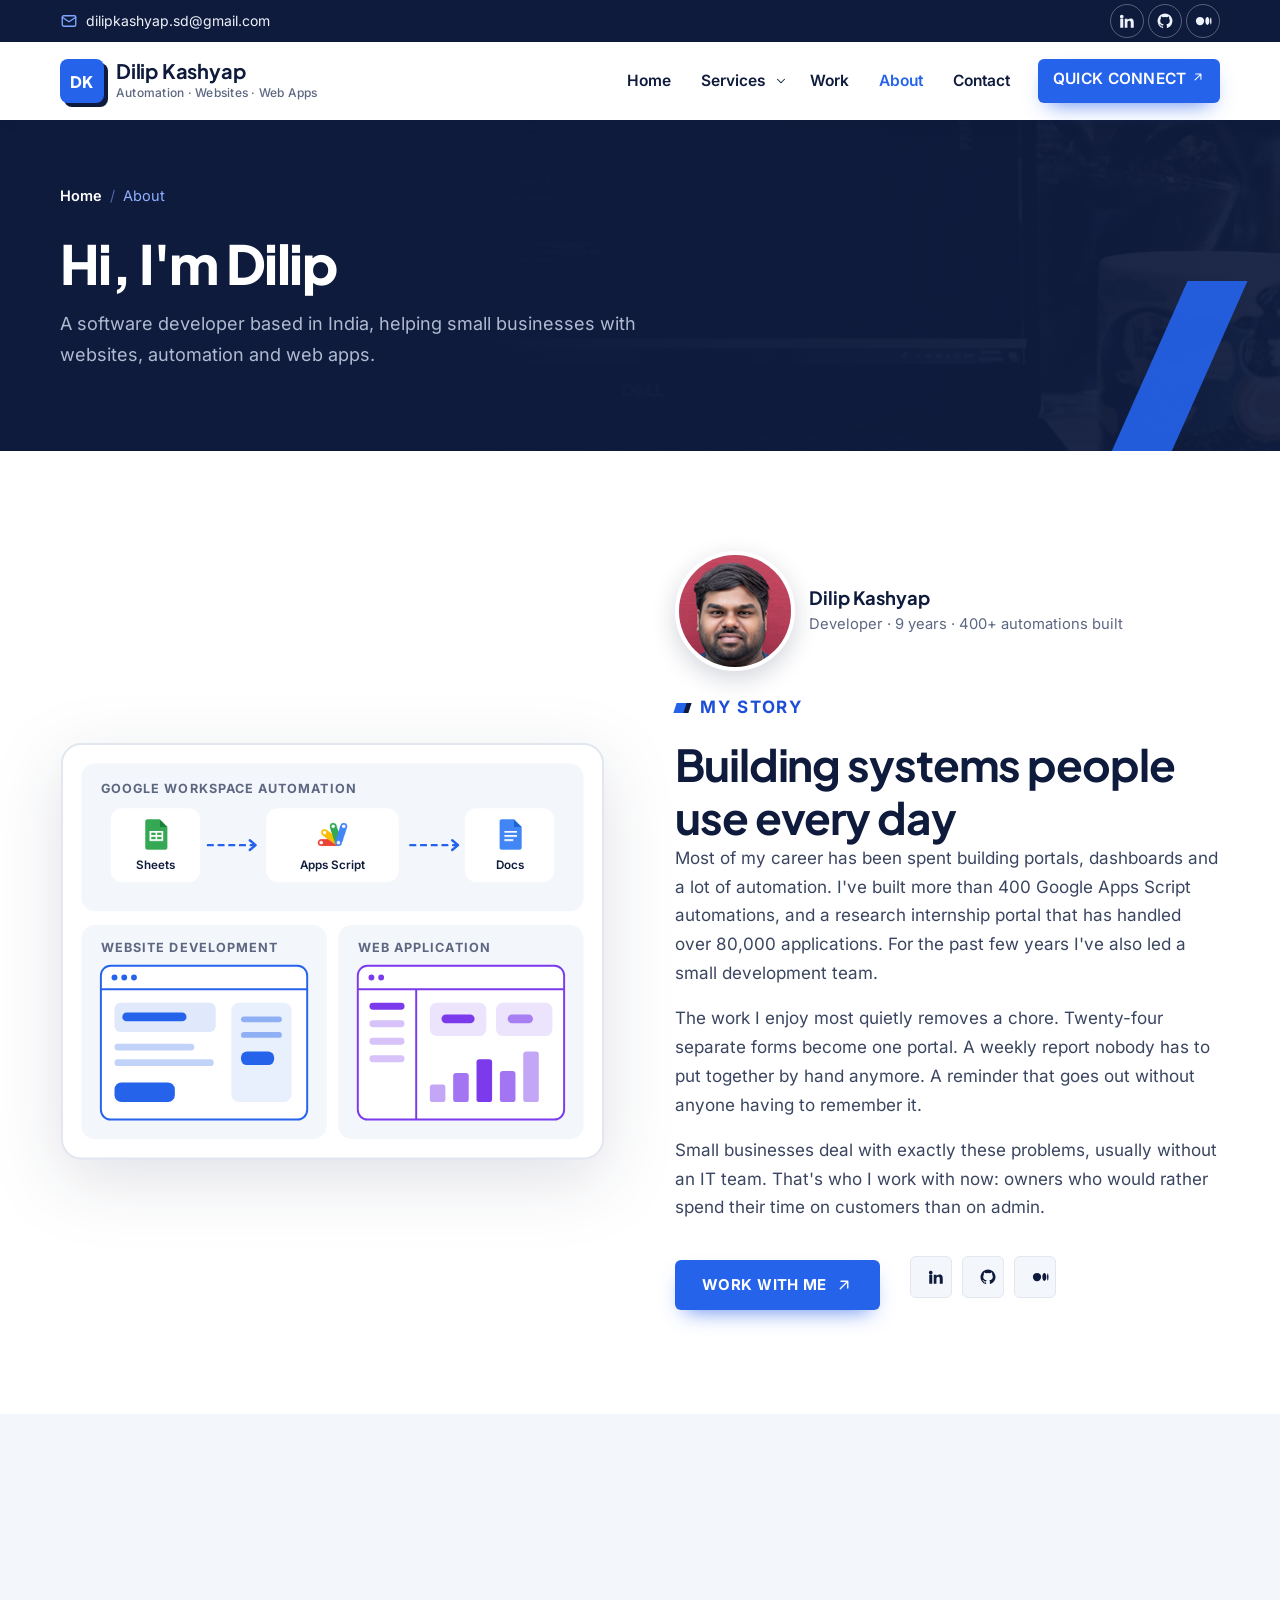
==== commit 019de788: "Drop the call-times panel from About Replaces the per-region calling hours with a single line saying" ====
--- a/about/index.html
+++ b/about/index.html
@@ -176,21 +176,10 @@
 </section>
 
 <section class="section">
-  <div class="wrap split">
-    <div>
-      <p class="eyebrow">Location &amp; hours</p>
-      <h2 class="section-title">Working across time zones</h2>
-      <p class="section-lead">I work from India (India Standard Time, UTC+5:30) with clients in the United Kingdom, United States, Canada, Australia and New Zealand.</p>
-    </div>
-    <div class="panel">
-      <h3 class="panel-title">Good times for a call</h3>
-      <ul class="tick-list">
-        <li><svg class="icon-sm" viewBox="0 0 24 24" fill="none" stroke="currentColor" stroke-width="1.8" stroke-linecap="round" stroke-linejoin="round" aria-hidden="true"><circle cx="12" cy="12" r="9"/><path d="M12 7v5l3 2"/></svg> <span><strong>UK:</strong> afternoons</span></li>
-        <li><svg class="icon-sm" viewBox="0 0 24 24" fill="none" stroke="currentColor" stroke-width="1.8" stroke-linecap="round" stroke-linejoin="round" aria-hidden="true"><circle cx="12" cy="12" r="9"/><path d="M12 7v5l3 2"/></svg> <span><strong>US &amp; Canada (Eastern):</strong> mornings</span></li>
-        <li><svg class="icon-sm" viewBox="0 0 24 24" fill="none" stroke="currentColor" stroke-width="1.8" stroke-linecap="round" stroke-linejoin="round" aria-hidden="true"><circle cx="12" cy="12" r="9"/><path d="M12 7v5l3 2"/></svg> <span><strong>Australia &amp; New Zealand:</strong> afternoons</span></li>
-      </ul>
-      <p class="muted small">Other times can usually be arranged.</p>
-    </div>
+  <div class="wrap narrow-copy">
+    <p class="eyebrow">Location &amp; hours</p>
+    <h2 class="section-title">Working across time zones</h2>
+    <p class="section-lead">I work from India (India Standard Time, UTC+5:30). Calls can be arranged to suit any time zone, so wherever you are, we find a time that works.</p>
   </div>
 </section>
 
--- a/assets/css/styles.css
+++ b/assets/css/styles.css
@@ -1 +1 @@
-@font-face{font-family: Inter;src: url("/assets/fonts/inter-latin.woff2") format("woff2");font-weight: 100 900;font-style: normal;font-display: swap}@font-face{font-family: "Plus Jakarta Sans";src: url("/assets/fonts/jakarta-latin.woff2") format("woff2");font-weight: 200 800;font-style: normal;font-display: swap}@font-face{font-family: "Inter Fallback";src: local("Arial");size-adjust: 107%;ascent-override: 90.5%;descent-override: 22.5%;line-gap-override: 0%}@font-face{font-family: "Jakarta Fallback";src: local("Arial");size-adjust: 104%;ascent-override: 96%;descent-override: 24%;line-gap-override: 0%}:root{--white: #ffffff;--tint: #f3f6fb;--ink: #0f1b3d;--text: #3a4560;--muted: #5d6781;--line: #e1e6ef;--line-strong: #cbd3e1;--blue: #2563eb;--blue-dark: #1d4ed8;--blue-soft: #e7efff;--navy: #0f1b3d;--navy-2: #16244d;--navy-line: rgba(255, 255, 255, .12);--on-navy: #eef2fa;--on-navy-muted: #b0bad0;--green: #059669;--green-soft: #e3f6ee;--green-ink: #047857;--violet: #7c3aed;--violet-soft: #f0e9fe;--violet-ink: #6d28d9;--red-ink: #b42318;--red-soft: #fdecea;--radius: 6px;--radius-lg: 12px;--maxw: 1200px;--shadow-sm: 0 2px 6px rgba(15, 27, 61, .06);--shadow: 0 16px 40px -18px rgba(15, 27, 61, .25);--ease: cubic-bezier(.2, .8, .2, 1);--heading: "Plus Jakarta Sans", "Jakarta Fallback", -apple-system, "Segoe UI", Roboto, Arial, sans-serif;--sans: Inter, "Inter Fallback", -apple-system, "Segoe UI", Roboto, Helvetica, Arial, sans-serif}*, *::before, *::after{box-sizing: border-box}*{margin: 0;padding: 0}html{scroll-behavior: smooth;scroll-padding-top: 96px;-webkit-text-size-adjust: 100%}body{font-family: var(--sans);font-size: 16.5px;line-height: 1.7;color: var(--text);background: var(--white);-webkit-font-smoothing: antialiased}img{max-width: 100%;height: auto;display: block}a{color: var(--blue);text-underline-offset: 3px}a:hover{color: var(--blue-dark)}h1, h2, h3{font-family: var(--heading);color: var(--ink);line-height: 1.2;letter-spacing: -.02em;font-weight: 700}ul, ol{list-style: none}button, input, select, textarea{font: inherit;color: inherit}:focus-visible{outline: 3px solid var(--blue);outline-offset: 3px}[hidden]{display: none !important}@media (prefers-reduced-motion: reduce){html{scroll-behavior: auto}*, *::before, *::after{transition: none !important;animation: none !important}}.wrap{max-width: var(--maxw);margin-inline: auto;padding-inline: 20px}.wrap.narrow{max-width: 800px}.visually-hidden{position: absolute !important;width: 1px;height: 1px;overflow: hidden;clip: rect(0 0 0 0);white-space: nowrap}.skip-link{position: absolute;left: 12px;top: -60px;background: var(--ink);color: #fff;padding: 10px 16px;z-index: 100}.skip-link:focus{top: 12px;color: #fff}.muted{color: var(--muted)}.small{font-size: 15px}.icon{width: 26px;height: 26px}.icon-sm{width: 18px;height: 18px;flex: none}.icon-xs{width: 14px;height: 14px;flex: none}.btn{display: inline-flex;align-items: center;justify-content: center;gap: 8px;min-height: 50px;padding: 12px 26px;border-radius: var(--radius);border: 1.5px solid transparent;font: 700 15px/1.2 var(--sans);letter-spacing: .02em;text-transform: uppercase;text-decoration: none;cursor: pointer;transition: background-color .2s, border-color .2s, color .2s, transform .2s var(--ease)}.btn .icon-sm, .btn .icon-xs{transition: transform .2s var(--ease)}.btn:hover .icon-sm, .btn:hover .icon-xs{transform: translate(2px, -2px)}.btn-primary{background: var(--blue);color: #fff;box-shadow: 0 10px 22px -10px rgba(37, 99, 235, .8)}.btn-primary:hover{background: var(--blue-dark);color: #fff}.btn-outline{background: #fff;border-color: var(--line-strong);color: var(--ink)}.btn-outline:hover{border-color: var(--blue);color: var(--blue)}.btn-ghost-light{border-color: rgba(255, 255, 255, .35);color: #fff}.btn-ghost-light:hover{background: rgba(255, 255, 255, .1);color: #fff}.btn-small{min-height: 44px;padding: 10px 18px;font-size: 13.5px}.actions{display: flex;flex-wrap: wrap;gap: 12px;margin-top: 30px}.round-icon{display: grid;place-items: center;width: 48px;height: 48px;border-radius: 50%;background: var(--ink);color: #fff;flex: none}.round-icon.solid{background: var(--blue)}.round-icon.soft{background: var(--blue-soft);color: var(--blue);width: 42px;height: 42px}.read-more{display: inline-flex;align-items: center;gap: 6px;font-size: 13.5px;font-weight: 700;letter-spacing: .04em;text-transform: uppercase;color: var(--ink)}.topbar{background: var(--navy);color: var(--on-navy-muted);font-size: 14px}.topbar-inner{display: flex;align-items: center;justify-content: space-between;gap: 16px;min-height: 42px}.topbar-info{display: flex;flex-wrap: wrap;gap: 4px 26px}.topbar-info li{display: inline-flex;align-items: center;gap: 8px}.topbar-info .icon-sm{color: #7fa6ff}.topbar a{color: var(--on-navy);text-decoration: none;display: inline-flex;align-items: center;gap: 8px}.topbar a:hover{color: #fff}.topbar-social{display: flex;gap: 4px}.topbar-social a{display: grid;place-items: center;width: 34px;height: 34px;border: 1px solid rgba(255, 255, 255, .3);border-radius: 50%}.brand-icon{fill: currentColor;stroke: none}.topbar-social a:hover{background: #fff;color: var(--navy);border-color: #fff}@media (max-width: 767px){.hide-sm{display: none !important}}.site-header{position: sticky;top: 0;z-index: 50;background: #fff;box-shadow: 0 6px 20px -12px rgba(15, 27, 61, .25)}.header-inner{display: flex;align-items: center;justify-content: space-between;gap: 16px;min-height: 78px;flex-wrap: wrap}.brand{display: inline-flex;align-items: center;gap: 12px;text-decoration: none}.brand-mark{display: grid;place-items: center;width: 44px;height: 44px;border-radius: 8px;background: var(--blue);color: #fff;font: 800 16px var(--heading);letter-spacing: .02em;box-shadow: 4px 4px 0 var(--ink);flex: none}.brand-text{display: flex;flex-direction: column;font: 700 20px/1.1 var(--heading);color: var(--ink);letter-spacing: -.01em}.brand-text small{font: 500 12px/1.4 var(--sans);color: var(--muted);letter-spacing: .02em;margin-top: 3px}.menu-toggle{display: none}.nav-list{display: flex;align-items: center;gap: 2px;flex-wrap: wrap}.nav-list a{display: block;padding: 10px 14px;color: var(--ink);text-decoration: none;font-weight: 600;font-size: 15.5px;transition: color .15s}.nav-list a:hover, .nav-list a[aria-current="page"]{color: var(--blue)}.nav-cta{margin-left: 12px}.nav-list .nav-cta a{color: #fff}.has-sub{position: relative;display: flex;align-items: center}.sub-toggle{display: grid;place-items: center;width: 26px;height: 26px;margin-left: -12px;border: 0;background: none;color: var(--ink);cursor: pointer}.sub-toggle .icon-xs{transition: transform .2s}.sub-toggle[aria-expanded="true"] .icon-xs, .has-sub:hover .sub-toggle .icon-xs{transform: rotate(180deg)}.sub-menu{position: absolute;top: calc(100% + 14px);left: 0;min-width: 250px;background: #fff;border-top: 3px solid var(--blue);box-shadow: var(--shadow);padding: 8px 0;display: none}.sub-menu::before{content: "";position: absolute;left: 0;right: 0;top: -17px;height: 17px}.has-sub:hover .sub-menu, .has-sub:focus-within .sub-menu, .has-sub.is-open .sub-menu{display: block}.sub-menu a{padding: 10px 20px;font-weight: 500}.sub-menu a:hover{background: var(--tint)}@media (max-width: 1023px){.js .menu-toggle{display: grid;place-items: center;width: 48px;height: 48px;border: 0;border-radius: var(--radius);background: var(--ink);cursor: pointer}.menu-icon, .menu-icon::before, .menu-icon::after{display: block;width: 20px;height: 2px;background: #fff;border-radius: 2px;position: relative;transition: transform .2s, background-color .2s}.menu-icon::before, .menu-icon::after{content: "";position: absolute;left: 0}.menu-icon::before{top: -6px}.menu-icon::after{top: 6px}.menu-toggle[aria-expanded="true"] .menu-icon{background: transparent}.menu-toggle[aria-expanded="true"] .menu-icon::before{transform: translateY(6px) rotate(45deg)}.menu-toggle[aria-expanded="true"] .menu-icon::after{transform: translateY(-6px) rotate(-45deg)}.js .site-nav{display: none;width: 100%;padding-bottom: 18px}.js .site-nav.is-open{display: block}.js .nav-list{flex-direction: column;align-items: stretch;gap: 0;border-top: 1px solid var(--line)}.js .nav-list > li{border-bottom: 1px solid var(--line)}.js .nav-list a{padding: 13px 4px;font-size: 16.5px}.js .has-sub{flex-wrap: wrap}.js .has-sub > a{flex: 1}.js .sub-toggle{display: none}.js .sub-menu{display: block;position: static;box-shadow: none;border: 0;padding: 0 0 8px 16px;width: 100%;min-width: 0}.js .sub-menu a{padding: 8px 4px;font-size: 15.5px;color: var(--text)}.js .nav-cta{margin: 16px 0 0;border: 0 !important}.js .nav-cta a{width: 100%}}@media (max-width: 479px){.brand-text small{display: none}.brand-text{font-size: 18px}}.section{padding-block: 100px}main > .section:not(:first-of-type), .cta-strip{content-visibility: auto;contain-intrinsic-size: auto 900px}.section.tinted{background: var(--tint)}.section.navy{background: var(--navy);color: var(--on-navy-muted)}.section.navy .section-title{color: #fff}.section.dotted{background-color: var(--tint);background-image: radial-gradient(rgba(15, 27, 61, .09) 1.5px, transparent 1.5px);background-size: 26px 26px}.eyebrow{display: inline-flex;align-items: center;gap: 10px;font-size: 13.5px;font-weight: 700;letter-spacing: .1em;text-transform: uppercase;color: var(--blue-dark);margin-bottom: 14px}.eyebrow::before{content: "";width: 10px;height: 10px;background: var(--blue);transform: skewX(-18deg);box-shadow: 5px 0 0 var(--ink);margin-right: 5px}.eyebrow.center::after{content: "";width: 10px;height: 10px;background: var(--blue);transform: skewX(-18deg);box-shadow: -5px 0 0 var(--ink);margin-left: 5px}.section.navy .eyebrow{color: #8fb1ff}.section.navy .eyebrow::before{box-shadow: 5px 0 0 #fff}.section.navy .eyebrow.center::after{box-shadow: -5px 0 0 #fff}.section-title{font-size: clamp(30px, 4vw, 44px);font-weight: 700;letter-spacing: -.025em}.section-lead{color: var(--muted);font-size: 17.5px;margin-top: 16px;max-width: 640px}.head-split{display: flex;justify-content: space-between;align-items: end;gap: 20px 60px;flex-wrap: wrap;margin-bottom: 50px}.head-split > div{max-width: 620px}.head-split > .section-lead{max-width: 460px;margin-top: 0}.head-center{text-align: center;max-width: 720px;margin: 0 auto 54px}.head-center .section-title{margin-inline: auto}@media (max-width: 767px){.section{padding-block: 68px}.head-split, .head-center{margin-bottom: 36px}}.hero{position: relative;isolation: isolate;overflow: hidden;display: grid;align-items: center;min-height: calc(100vh - 120px);background: var(--navy);color: var(--on-navy-muted);padding-block: 44px 48px}.hero-net{position: absolute;inset: 0;z-index: -2;width: 100%;height: 100%;opacity: .55}.hero-glow{position: absolute;inset: 0;z-index: -1;pointer-events: none;background:radial-gradient(620px 420px at 78% 8%, rgba(37, 99, 235, .38), transparent 70%),radial-gradient(520px 360px at 6% 92%, rgba(124, 58, 237, .28), transparent 70%)}.hero-grid{position: relative;display: grid;grid-template-columns: 1.05fr 1fr;gap: 44px;align-items: center}.hero h1{color: #fff;font-size: clamp(32px, 3.5vw, 46px);font-weight: 800;letter-spacing: -.03em;line-height: 1.08;margin: 16px 0}.hero h1 span{color: #7fb0ff}.hero .lead{font-size: 17px;color: var(--on-navy-muted);max-width: 540px}.status-pill{display: inline-flex;align-items: center;gap: 10px;padding: 8px 16px;border-radius: 99px;border: 1px solid var(--navy-line);background: rgba(255, 255, 255, .06);color: #fff;font-size: 13px;font-weight: 600;letter-spacing: .06em;text-transform: uppercase}.status-pill .dot{width: 8px;height: 8px;border-radius: 50%;background: #34d399;box-shadow: 0 0 0 4px rgba(52, 211, 153, .18);flex: none}.hero-actions{display: flex;flex-wrap: wrap;gap: 12px;margin-top: 26px}.hero-points{display: flex;flex-wrap: wrap;gap: 8px 20px;margin-top: 20px;font-size: 14.5px;color: #dbe3f2}.hero-points li{display: inline-flex;align-items: center;gap: 8px}.hero-points .icon-xs{color: #34d399}.hero-packs{display: grid;gap: 12px;justify-items: stretch}.pack-card{display: flex;gap: 13px;padding: 10px;background: #fff;border-radius: 14px;box-shadow: 0 24px 45px -26px rgba(0, 0, 0, .85);transition: transform .25s var(--ease), box-shadow .25s var(--ease)}.pack-card:nth-child(1){margin-right: 54px}.pack-card:nth-child(2){margin-left: 34px;margin-right: 20px}.pack-card:nth-child(3){margin-left: 68px}.pack-card:hover{transform: translateY(-4px);box-shadow: 0 30px 55px -26px rgba(0, 0, 0, .9)}.pack-art{display: grid;place-items: center;width: 82px;flex: none;padding: 9px;border-radius: 9px;background: var(--c-soft)}.pack-art .art{width: 100%;height: auto}.pack-body{display: flex;flex-direction: column;justify-content: center;min-width: 0}.pack-tag{display: inline-flex;align-self: flex-start;padding: 3px 9px;border-radius: 4px;background: var(--c-soft);color: var(--c-ink);font-size: 12px;font-weight: 700;letter-spacing: .08em;text-transform: uppercase}.pack-title{font-size: 15.5px;line-height: 1.3;margin: 6px 0 5px;color: var(--ink)}.pack-points{display: grid;gap: 3px}.pack-points li{display: flex;align-items: flex-start;gap: 6px;font-size: 12.5px;line-height: 1.45;color: var(--muted)}.pack-points .icon-xs{margin-top: 4px;color: var(--c)}.float-card{justify-self: end;display: inline-flex;align-items: center;gap: 10px;margin-top: 2px;padding: 9px 16px 9px 9px;background: var(--blue);border-radius: 12px;color: #fff;box-shadow: 0 20px 40px -22px rgba(0, 0, 0, .9)}.float-card .round-icon.solid{background: rgba(255, 255, 255, .2);width: 34px;height: 34px}.float-card div{display: flex;flex-direction: column;line-height: 1.2}.float-card strong{font: 800 19px var(--heading);color: #fff}.float-card div > span{font-size: 12.5px;color: #fff}@media (max-width: 1023px){.hero{min-height: 0;padding-block: 52px 64px}.hero-grid{grid-template-columns: 1fr;gap: 48px}.hero-packs{max-width: 620px}.pack-card:nth-child(1), .pack-card:nth-child(2), .pack-card:nth-child(3){margin-inline: 0}}@media (max-width: 559px){.pack-art{width: 92px;padding: 9px}.pack-title{font-size: 16px}.float-card{justify-self: start}}.page-banner{position: relative;isolation: isolate;overflow: hidden;padding-block: 64px 80px;background: var(--navy);color: var(--on-navy-muted)}.banner-photo{position: absolute;inset: 0;z-index: -1}.banner-photo img{width: 100%;height: 100%;object-fit: cover;opacity: .18}.banner-photo::after{content: "";position: absolute;inset: 0;background: linear-gradient(90deg, var(--navy) 35%, rgba(15, 27, 61, .6))}.page-banner::after{content: "";position: absolute;right: 6%;bottom: -30px;width: 60px;height: 200px;background: var(--blue);transform: skewX(-24deg);opacity: .9;z-index: -1}.page-banner h1{color: #fff;font-size: clamp(34px, 5vw, 54px);font-weight: 800;letter-spacing: -.03em;max-width: 820px;margin-bottom: 14px}.page-banner .lead{font-size: 18px;max-width: 640px}.breadcrumbs{font-size: 14.5px;margin-bottom: 22px}.breadcrumbs ol{display: flex;flex-wrap: wrap;gap: 8px}.breadcrumbs li + li::before{content: "/";margin-right: 8px;opacity: .5}.breadcrumbs a{color: #fff;text-decoration: none;font-weight: 600}.breadcrumbs a:hover{color: #8fb1ff}.breadcrumbs [aria-current]{color: #8fb1ff}.about-grid{display: grid;grid-template-columns: 1fr 1fr;gap: 70px;align-items: center}.build-frame{position: relative;padding: 46px 0 0}.build-frame .art-frame{width: 100%;height: auto;filter: drop-shadow(0 20px 34px rgba(15, 27, 61, .13))}.exp-badge{position: absolute;left: -18px;top: -38px;z-index: 2;display: flex;align-items: center;gap: 12px;padding: 12px 20px;background: var(--blue);border-radius: 14px;box-shadow: 0 16px 30px -12px rgba(37, 99, 235, .65), 0 0 0 5px #fff}.exp-badge strong{font: 800 40px/1 var(--heading);color: #fff;letter-spacing: -.04em}.exp-badge span{font: 700 13.5px/1.25 var(--heading);color: #fff;text-transform: uppercase;letter-spacing: .04em}@media (max-width: 559px){.exp-badge{left: 0;top: 0;padding: 8px 12px}.exp-badge strong{font-size: 30px}}.about-services{display: grid;gap: 20px;margin: 28px 0 30px;padding-bottom: 26px;border-bottom: 1px solid var(--line)}.about-services li{display: flex;gap: 16px}.about-services h3{font-size: 18px;margin-bottom: 4px}.about-services p{font-size: 15.5px;color: var(--muted)}.line-icon{display: grid;place-items: center;width: 52px;height: 52px;border-radius: 14px;background: var(--c-soft, var(--blue-soft));color: var(--c, var(--blue));flex: none}.about-sub{font-size: 19px;margin-bottom: 14px}.about-visual{display: grid;gap: 22px}.about-promise{padding: 24px 26px;background: var(--tint);border-radius: 16px}.about-promise .tick-list{gap: 10px}.about-promise .tick-list li{font-size: 15.5px}.tick-list{display: grid;gap: 12px}.tick-list li{display: flex;align-items: flex-start;gap: 10px;color: var(--ink);font-weight: 500}.tick-list .icon-sm{color: var(--blue);margin-top: 4px}.about-foot{display: flex;flex-wrap: wrap;align-items: center;gap: 20px 30px;margin-top: 34px}.signature{display: flex;align-items: center;gap: 12px}.signature div{display: flex;flex-direction: column;line-height: 1.3}.signature strong{color: var(--ink);font-family: var(--heading)}.signature div > span{font-size: 14px;color: var(--muted)}.avatar{border-radius: 50%;object-fit: cover;flex: none}.avatar-fallback{display: grid;place-items: center;background: var(--blue);color: #fff;font: 800 15px var(--heading)}.avatar-sm{width: 50px;height: 50px;box-shadow: 0 0 0 3px #fff, 0 0 0 5px var(--blue-soft)}.social-row{display: flex;gap: 8px}.about-copy .social-row a{display: grid;place-items: center;width: 42px;height: 42px;border-radius: var(--radius);background: var(--tint);color: var(--ink)}.about-copy .social-row a:hover{background: var(--blue);color: #fff}@media (max-width: 959px){.about-grid{grid-template-columns: 1fr;gap: 50px}}@media (max-width: 559px){.exp-badge strong{font-size: 60px}.exp-badge span{font-size: 17px}.mini-features{grid-template-columns: 1fr}}.cat-website{--c: var(--blue);--c-soft: var(--blue-soft);--c-ink: var(--blue-dark)}.cat-automation{--c: var(--green);--c-soft: var(--green-soft);--c-ink: var(--green-ink)}.cat-webapp{--c: var(--violet);--c-soft: var(--violet-soft);--c-ink: var(--violet-ink)}.svc-grid{display: grid;grid-template-columns: repeat(3, 1fr);gap: 28px}.svc-card{position: relative;isolation: isolate;display: flex;flex-direction: column;padding: 0 0 30px}.svc-card::before{content: "";position: absolute;inset: 90px 0 0;z-index: -1;background: #fff;border-radius: var(--radius-lg);box-shadow: var(--shadow-sm);transition: box-shadow .25s}.svc-card:hover::before{box-shadow: var(--shadow)}.svc-photo{position: relative;margin-inline: 20px;border-radius: var(--radius-lg) var(--radius-lg) 0 0;overflow: hidden;border-bottom: 4px solid var(--blue)}.svc-photo img{width: 100%;aspect-ratio: 16 / 10;object-fit: cover;transition: transform .5s var(--ease)}.svc-card:hover .svc-photo img{transform: scale(1.06)}.svc-body{position: relative;flex: 1;display: flex;flex-direction: column;align-items: center;text-align: center;padding: 50px 28px 0}.svc-badge{display: grid;place-items: center;width: 64px;height: 64px;border-radius: var(--radius);background: var(--ink);color: #fff;transition: background-color .25s}.svc-body .svc-badge{position: absolute;top: -34px;left: 50%;transform: translateX(-50%)}.svc-card:hover .svc-badge{background: var(--blue)}.svc-body h2, .svc-body h3{font-size: 22px;margin: 6px 0 10px}.svc-body h2 a, .svc-body h3 a{color: var(--ink);text-decoration: none}.stretched::after{content: "";position: absolute;inset: 0;z-index: 3}.svc-body p{color: var(--muted);font-size: 15.5px;margin-bottom: 18px}.svc-body .read-more{margin-top: auto}.svc-card:hover .read-more{color: var(--blue)}.svc-card .stretched::after{inset: -200px 0 -30px}@media (max-width: 999px){.svc-grid{grid-template-columns: 1fr 1fr}}@media (max-width: 639px){.svc-grid{grid-template-columns: 1fr}}.why-check{max-width: 960px;margin-inline: auto}.why-intro{text-align: center;color: var(--muted);font-size: 17.5px;max-width: 760px;margin: -12px auto 40px}.check-grid{display: grid;grid-template-columns: 1fr 1fr;gap: 16px}.check-grid li{display: flex;gap: 16px;padding: 22px 24px;background: #fff;border: 1px solid var(--line);border-radius: 14px;transition: border-color .2s, box-shadow .2s, transform .2s var(--ease)}.check-grid li:hover{border-color: var(--blue);box-shadow: var(--shadow);transform: translateY(-3px)}.check-mark{display: grid;place-items: center;width: 36px;height: 36px;border-radius: 50%;background: var(--green-soft);color: var(--green-ink);flex: none}.check-grid h3{font-size: 17.5px;margin-bottom: 4px}.check-grid p{font-size: 15px;color: var(--muted)}.why-cta{display: flex;flex-wrap: wrap;align-items: center;justify-content: center;gap: 16px 24px;margin-top: 40px;padding: 24px 28px;background: var(--white);border: 1px dashed var(--line-strong);border-radius: 14px}.why-cta p{font-weight: 600;color: var(--ink)}@media (max-width: 767px){.check-grid{grid-template-columns: 1fr}.why-cta{text-align: center;justify-content: center}}.ba{position: relative;display: grid;grid-template-columns: 1fr 1fr;gap: 24px}.ba-panel{padding: 36px;background: #fff;border-radius: var(--radius-lg)}.ba-label{display: inline-block;padding: 6px 14px;border-radius: 4px;font-size: 13px;font-weight: 700;letter-spacing: .08em;text-transform: uppercase;color: #fff}.ba-before .ba-label{background: var(--red-ink)}.ba-after .ba-label{background: var(--green-ink)}.ba-panel h3{font-size: 22px;margin: 16px 0 18px}.ba-panel ul{display: grid;gap: 12px}.ba-panel li{display: flex;gap: 10px;color: var(--text)}.ba-panel li .icon-sm{margin-top: 4px}.ba-before li .icon-sm{color: var(--red-ink)}.ba-after li .icon-sm{color: var(--green)}.ba-time{display: flex;align-items: center;gap: 8px;margin-top: 22px;padding-top: 18px;border-top: 1px dashed var(--line-strong);font-weight: 600;color: var(--ink)}.ba-switch{position: absolute;left: 50%;top: 50%;transform: translate(-50%, -50%);display: grid;place-items: center;width: 60px;height: 60px;border-radius: 50%;background: var(--blue);color: #fff;border: 5px solid var(--navy);z-index: 2}.ba-note{text-align: center;margin-top: 26px;font-size: 14.5px;color: var(--on-navy-muted)}@media (max-width: 767px){.ba{grid-template-columns: 1fr;gap: 40px}.ba-switch{transform: translate(-50%, -50%) rotate(90deg)}.ba-panel{padding: 26px}}.ptab-list{display: flex;flex-wrap: wrap;gap: 10px;margin-bottom: 26px}.ptab{display: inline-flex;align-items: center;gap: 9px;min-height: 50px;padding: 12px 22px;border: 1.5px solid var(--line-strong);border-radius: var(--radius);background: #fff;color: var(--ink);font-weight: 700;font-size: 15px;letter-spacing: .02em;text-transform: uppercase;cursor: pointer;transition: background-color .2s, color .2s, border-color .2s}.ptab:hover{border-color: var(--blue);color: var(--blue)}.ptab.is-active{background: var(--blue);border-color: var(--blue);color: #fff}.ppanel{padding: 30px 32px;background: #fff;border: 1px solid var(--line);border-radius: 16px}.ppanel + .ppanel{margin-top: 20px}.js .ppanel[data-secondary]{display: none}.js .ppanel + .ppanel{margin-top: 0}.ppanel-note{font-size: 15.5px;color: var(--muted);padding-bottom: 14px;border-bottom: 2px solid var(--c-soft)}.pgroup-list li{display: flex;flex-wrap: wrap;align-items: center;justify-content: space-between;gap: 10px 20px;padding: 16px 0;border-bottom: 1px solid var(--line)}.pgroup-list li:last-child{border-bottom: 0}.pitem-main h3{font-size: 17px;font-weight: 700;color: var(--ink);margin-bottom: 2px}.pitem-main p{font-size: 14.5px;color: var(--muted)}.pitem-links{display: flex;flex-wrap: wrap;gap: 8px}.pitem-links a{display: inline-flex;align-items: center;gap: 6px;min-height: 34px;padding: 5px 11px;border-radius: 7px;background: var(--tint);color: var(--ink);font-size: 13.5px;font-weight: 600;text-decoration: none;transition: background-color .2s, color .2s}.pitem-links a:hover{background: var(--c);color: #fff}.pgroup-tags{display: flex;flex-wrap: wrap;align-items: center;gap: 8px;margin-top: 20px;padding-top: 18px;border-top: 1px dashed var(--line-strong)}.pgroup-tags span{font-size: 13px;font-weight: 700;letter-spacing: .05em;text-transform: uppercase;color: var(--muted);margin-right: 4px}.pgroup-tags em{font-style: normal;font-size: 13.5px;font-weight: 600;color: var(--c-ink);background: var(--c-soft);padding: 5px 11px;border-radius: 99px}@media (max-width: 559px){.ppanel{padding: 22px 18px}.ptab{flex: 1 1 auto;justify-content: center;padding: 10px 14px;font-size: 13.5px}}.filters{display: flex;flex-wrap: wrap;gap: 10px;margin-bottom: 36px}.filter{display: inline-flex;align-items: center;gap: 10px;min-height: 46px;padding: 10px 20px;border: 1.5px solid var(--line-strong);border-radius: var(--radius);background: #fff;color: var(--ink);font-weight: 700;font-size: 14.5px;letter-spacing: .02em;text-transform: uppercase;cursor: pointer;transition: background-color .2s, color .2s, border-color .2s}.filter span{display: grid;place-items: center;min-width: 24px;height: 22px;padding: 0 6px;border-radius: 99px;background: var(--tint);color: var(--muted);font-size: 12px}.filter:hover{border-color: var(--blue);color: var(--blue)}.filter.is-active{background: var(--blue);border-color: var(--blue);color: #fff}.filter.is-active span{background: var(--ink);color: #fff}.work-grid{display: grid;grid-template-columns: repeat(3, 1fr);gap: 28px}.work-card{display: flex;flex-direction: column;background: #fff;border: 1px solid var(--line);border-radius: var(--radius-lg);overflow: hidden;transition: box-shadow .25s, transform .25s var(--ease);animation: fade-up .35s var(--ease) both}.work-card:hover{box-shadow: var(--shadow);transform: translateY(-4px)}@keyframes fade-up{from{opacity: 0;transform: translateY(8px)}to{opacity: 1;transform: none}}.work-cover{position: relative;aspect-ratio: 16 / 9;display: grid;place-items: center;overflow: hidden;background: linear-gradient(135deg, var(--c) 0%, var(--navy) 120%)}.work-cover.has-shot{display: block;background: var(--tint)}.work-cover.has-shot img{width: 100%;height: 100%;object-fit: cover;object-position: top}.cover-grid{position: absolute;inset: 0;background-image: linear-gradient(rgba(255, 255, 255, .1) 1px, transparent 1px), linear-gradient(90deg, rgba(255, 255, 255, .1) 1px, transparent 1px);background-size: 24px 24px;-webkit-mask-image: radial-gradient(circle at 50% 45%, #000 20%, transparent 72%);mask-image: radial-gradient(circle at 50% 45%, #000 20%, transparent 72%)}.cover-icon{position: relative;display: grid;place-items: center;width: 78px;height: 78px;border-radius: 16px;background: rgba(255, 255, 255, .16);border: 1px solid rgba(255, 255, 255, .35);color: #fff;transition: transform .3s var(--ease)}.cover-icon .icon{width: 36px;height: 36px}.work-card:hover .cover-icon{transform: scale(1.07) rotate(-4deg)}.cover-tag{position: absolute;left: 0;bottom: 16px;padding: 6px 14px;background: #fff;color: var(--c-ink);font-size: 12.5px;font-weight: 700;letter-spacing: .06em;text-transform: uppercase}.work-body{display: flex;flex-direction: column;flex: 1;padding: 24px 24px 22px}.work-label{font-size: 13px;font-weight: 600;color: var(--muted);text-transform: uppercase;letter-spacing: .06em;margin-bottom: 6px}.work-title{font-size: 20px;margin-bottom: 8px}.work-summary{font-size: 15px;color: var(--muted);margin-bottom: 14px}.work-stat{display: flex;align-items: baseline;flex-wrap: wrap;gap: 4px 8px;margin-bottom: 14px;padding: 10px 14px;border-left: 4px solid var(--c);background: var(--c-soft);color: var(--c-ink);font-size: 14.5px;font-weight: 600}.work-stat strong{font: 800 22px var(--heading);letter-spacing: -.02em}.chips{display: flex;flex-wrap: wrap;gap: 6px}.chips li{font-size: 12.5px;font-weight: 600;color: var(--text);background: var(--tint);border-radius: 4px;padding: 3px 9px}.chips-lg li{font-size: 14.5px;padding: 6px 12px}.work-body .chips{margin-bottom: 18px}.work-links{display: flex;flex-wrap: wrap;gap: 8px;margin-top: auto;padding-top: 16px;border-top: 1px solid var(--line)}.work-links a{display: inline-flex;align-items: center;gap: 6px;min-height: 40px;padding: 7px 12px;border-radius: var(--radius);background: var(--tint);color: var(--ink);font-size: 14px;font-weight: 600;text-decoration: none;transition: background-color .2s, color .2s}.work-links a:hover{background: var(--c);color: #fff}@media (max-width: 1023px){.work-grid{grid-template-columns: 1fr 1fr}}@media (max-width: 639px){.work-grid{grid-template-columns: 1fr}.filter{flex: 1 1 auto;justify-content: center}}.contact-block{display: grid;grid-template-columns: .9fr 1.1fr;gap: 60px;align-items: start}.contact-block.single{grid-template-columns: 1.05fr .95fr;gap: 32px}@media (max-width: 899px){.contact-block.single{grid-template-columns: 1fr}}.contact-block.single .info-card > p{color: var(--muted);margin-bottom: 20px}.contact-block.single .info-card .actions{margin: 24px 0 28px}.contact-block.single .next-steps{margin-top: 0}.contact-block.single .next-steps .email-sub{color: #fff;margin-top: 26px}.contact-block.single .next-steps .num-list{color: var(--on-navy-muted)}.social-row{display: flex;flex-wrap: wrap;gap: 10px}.social-row a{display: inline-flex;align-items: center;gap: 9px;padding: 10px 16px;border: 1px solid var(--line);border-radius: var(--radius);background: var(--tint);color: var(--ink);font-weight: 600;font-size: 14.5px;text-decoration: none;transition: background-color .2s, color .2s, border-color .2s}.social-row a:hover{background: var(--blue);border-color: var(--blue);color: #fff}.contact-block > .contact-form:only-child{grid-column: 1 / -1;max-width: 720px;margin-inline: auto;text-align: center}.contact-block > .contact-form:only-child .eyebrow{justify-content: center}.contact-block > .contact-form:only-child .email-panel{text-align: left}.contact-side{position: relative;padding: 0 30px 40px 0}.info-card{position: relative;padding: 40px 36px;background: #fff;border: 2px solid var(--blue);border-radius: 30px 0 0 0}.info-rule{display: block;width: 60px;height: 3px;background: var(--blue);margin-bottom: 20px}.info-card h3, .info-card .panel-title{font-size: 24px;margin-bottom: 10px}.info-card > p{color: var(--muted);font-size: 15.5px;margin-bottom: 22px}.info-list{display: grid;gap: 16px;margin-bottom: 20px}.info-list li{display: flex;gap: 14px;align-items: flex-start;color: var(--ink)}.info-list .icon-sm{color: var(--blue);margin-top: 4px}.info-list a{color: var(--ink);overflow-wrap: anywhere}.stat-bubble{position: absolute;right: 0;bottom: 0;display: flex;flex-direction: column;align-items: center;padding: 18px 24px;background: #fff;border-radius: var(--radius-lg);box-shadow: var(--shadow)}.stat-bubble strong{font: 800 30px/1 var(--heading);color: var(--blue)}.stat-bubble span{font-size: 13px;color: var(--muted);margin-top: 4px}.next-steps{margin-top: 26px;padding: 28px 30px;background: var(--navy);color: var(--on-navy-muted);border-radius: var(--radius-lg)}.next-steps h3{color: #fff;font-size: 19px;margin-bottom: 14px}.next-steps ol{list-style: decimal;padding-left: 20px;display: grid;gap: 8px}.next-steps strong{color: #fff}.contact-form .section-title{margin-bottom: 26px}.email-panel{padding: 32px 34px;background: #fff;border: 1px solid var(--line);border-top: 4px solid var(--blue);border-radius: var(--radius-lg);box-shadow: var(--shadow-sm)}.email-label{font-size: 13px;font-weight: 700;letter-spacing: .08em;text-transform: uppercase;color: var(--muted);margin-bottom: 8px}.email-panel .email-address{font-family: var(--heading);font-size: clamp(20px, 2.6vw, 28px);font-weight: 800;overflow-wrap: anywhere}.email-panel .email-address a{color: var(--ink);text-decoration: none}.email-panel .email-address a:hover{color: var(--blue)}.email-panel .actions{margin: 22px 0 28px}.email-sub{font-size: 18px;margin-bottom: 10px}.num-list{list-style: decimal;padding-left: 20px;display: grid;gap: 6px;color: var(--muted)}.num-list li::marker{color: var(--blue);font-weight: 700}.enquiry-form{display: grid;gap: 18px}.field-row{display: grid;grid-template-columns: 1fr 1fr;gap: 18px}.field{display: grid;gap: 6px}.field label{font-size: 14.5px;font-weight: 600;color: var(--ink)}.field .opt{font-weight: 400;color: var(--muted)}.field input, .field select, .field textarea{width: 100%;min-height: 50px;padding: 12px 14px;border: 1.5px solid var(--line-strong);border-radius: var(--radius);background: #fff;font-size: 16px;color: var(--ink);transition: border-color .2s, box-shadow .2s}.section.tinted .field input, .section.tinted .field select, .section.tinted .field textarea{background: #fff}.field textarea{resize: vertical;min-height: 130px}.field input:focus, .field select:focus, .field textarea:focus{outline: none;border-color: var(--blue);box-shadow: 0 0 0 4px rgba(37, 99, 235, .15)}.field [aria-invalid="true"]{border-color: var(--red-ink)}.form-error{color: var(--red-ink);font-weight: 600;font-size: 15px}.form-foot{display: flex;flex-wrap: wrap;align-items: center;gap: 12px 20px}.form-note{font-size: 14px;color: var(--muted);max-width: 320px}@media (max-width: 959px){.contact-block{grid-template-columns: 1fr;gap: 50px}}@media (max-width: 559px){.field-row{grid-template-columns: 1fr}.info-card{padding: 30px 24px}.contact-side{padding-right: 0}.stat-bubble{position: static;margin-top: 16px;align-items: flex-start}}.process{display: grid;grid-template-columns: repeat(4, 1fr);gap: 34px;counter-reset: step}.process-card{position: relative;padding: 38px 26px 34px;text-align: center;background: #fff;border-radius: 26px;box-shadow: 10px 10px 0 var(--ink);transition: transform .25s var(--ease), box-shadow .25s var(--ease)}.process-card:hover{transform: translate(-3px, -3px);box-shadow: 13px 13px 0 var(--blue)}.process-card::before{content: "";position: absolute;left: -9px;top: -9px;width: 60%;height: 60%;border-left: 2px dotted var(--ink);border-top: 2px dotted var(--ink);border-radius: 30px 0 0 0}.process-num{position: absolute;right: 18px;top: 14px;font: 800 15px var(--heading);color: var(--muted)}.process-icon{display: grid;place-items: center;width: 70px;height: 70px;margin: 0 auto 18px;border-radius: 50%;background: var(--blue-soft);color: var(--blue)}.process-icon .icon{width: 32px;height: 32px}.process-card h3{font-size: 20px;margin-bottom: 8px}.process-card p{font-size: 15px;color: var(--muted)}@media (max-width: 999px){.process{grid-template-columns: 1fr 1fr}}@media (max-width: 559px){.process{grid-template-columns: 1fr;gap: 30px}}.article-grid{display: grid;grid-template-columns: repeat(3, 1fr);gap: 26px}.article-card{position: relative;display: flex;flex-direction: column}.article-img{position: relative;border-radius: var(--radius-lg);overflow: hidden}.article-img img{width: 100%;aspect-ratio: 16 / 10;object-fit: cover;transition: transform .5s var(--ease)}.article-card:hover .article-img img{transform: scale(1.05)}.article-topic{position: absolute;left: 0;top: 18px;padding: 6px 14px;background: var(--blue);color: #fff;font-size: 12.5px;font-weight: 700;letter-spacing: .05em;text-transform: uppercase}.article-body{position: relative;margin: -34px 14px 0;padding: 18px 18px 20px;background: #fff;border-radius: var(--radius-lg);box-shadow: var(--shadow);flex: 1;display: flex;flex-direction: column}.article-meta{display: flex;align-items: center;gap: 6px;font-size: 13.5px;color: var(--muted);margin-bottom: 8px}.article-body h3{font-size: 17.5px;line-height: 1.35;margin-bottom: 8px}.article-body h3 a{color: var(--ink);text-decoration: none}.article-card:hover h3 a{color: var(--blue)}.article-body p{font-size: 15px;color: var(--muted);margin-bottom: 14px}.article-body .read-more{margin-top: auto}@media (max-width: 999px){.article-grid{grid-template-columns: 1fr 1fr}}@media (max-width: 639px){.article-grid{grid-template-columns: 1fr}}.split{display: grid;grid-template-columns: 1fr 1fr;gap: 60px;align-items: start}@media (max-width: 899px){.split{grid-template-columns: 1fr;gap: 36px}}.panel{padding: 34px;background: #fff;border-radius: var(--radius-lg);box-shadow: var(--shadow-sm);border-top: 4px solid var(--blue)}.panel-title{font-size: 22px;margin-bottom: 18px}.panel-subtitle{font-size: 17px;margin: 26px 0 12px}.svc-feature-photo{position: relative}.svc-feature-photo img{position: relative;z-index: 1;width: 100%;aspect-ratio: 4 / 3;object-fit: cover}.problem-list{display: grid;gap: 12px;margin-top: 24px}.problem-list li{display: flex;gap: 12px;align-items: flex-start;padding: 14px 16px;background: var(--tint);border-left: 4px solid var(--red-ink);color: var(--ink);font-weight: 500}.problem-list .icon-sm{color: var(--red-ink);margin-top: 3px}.fit{margin-top: 22px;padding: 16px 18px;background: var(--c-soft, var(--tint));border-left: 4px solid var(--c, var(--blue));font-size: 15.5px}.fit strong{display: block;color: var(--c-ink, var(--ink))}.usecase-grid{display: grid;grid-template-columns: repeat(3, 1fr);gap: 24px}.usecase{padding: 28px;background: #fff;border: 1px solid var(--line);border-radius: var(--radius-lg)}.tag{display: inline-block;font-size: 12.5px;font-weight: 700;letter-spacing: .05em;text-transform: uppercase;color: var(--blue-dark);background: var(--blue-soft);padding: 5px 10px;border-radius: 4px;margin-bottom: 14px}.usecase .label{display: block;font-size: 12px;font-weight: 700;letter-spacing: .08em;text-transform: uppercase;margin-bottom: 4px}.usecase .before{color: var(--muted);font-size: 15.5px}.usecase .before .label{color: var(--red-ink)}.usecase .after{margin-top: 14px;padding-top: 14px;border-top: 1px dashed var(--line-strong);color: var(--ink);font-weight: 500;font-size: 15.5px}.usecase .after .label{color: var(--green-ink)}@media (max-width: 999px){.usecase-grid{grid-template-columns: 1fr}}.feature-grid{display: grid;grid-template-columns: repeat(3, 1fr);gap: 26px}.feature{padding: 32px 28px;background: #fff;border-radius: var(--radius-lg);box-shadow: var(--shadow-sm);transition: box-shadow .25s, transform .25s var(--ease)}.feature:hover{box-shadow: var(--shadow);transform: translateY(-3px)}.feature .svc-badge{margin-bottom: 18px}.feature h3{font-size: 19px;margin-bottom: 6px}.feature p{color: var(--muted);font-size: 15.5px}@media (max-width: 999px){.feature-grid{grid-template-columns: 1fr 1fr}}@media (max-width: 599px){.feature-grid{grid-template-columns: 1fr}}.prose p{margin-bottom: 16px;font-size: 17px}.prose h2:not(.section-title){font-size: 26px;margin: 34px 0 10px}.prose h2:first-child{margin-top: 0}.faq-layout{display: grid;grid-template-columns: 1fr 1.6fr;gap: 60px;align-items: start}.faq-list{display: grid;gap: 12px}details{background: #fff;border-radius: var(--radius);border: 1px solid var(--line)}details[open]{border-color: var(--blue)}summary{cursor: pointer;list-style: none;display: flex;justify-content: space-between;align-items: center;gap: 16px;padding: 18px 22px;font-weight: 700;font-size: 16.5px;color: var(--ink)}summary::-webkit-details-marker{display: none}summary::after{content: "";flex: none;width: 30px;height: 30px;border-radius: 4px;background: var(--ink) url("data:image/svg+xml,%3Csvg xmlns='http://www.w3.org/2000/svg' viewBox='0 0 24 24' fill='none' stroke='%23fff' stroke-width='2.2' stroke-linecap='round'%3E%3Cpath d='M12 6v12M6 12h12'/%3E%3C/svg%3E") center / 14px no-repeat;transition: transform .2s, background-color .2s}details[open] summary::after{transform: rotate(45deg);background-color: var(--blue)}details p{padding: 0 22px 20px;color: var(--muted)}@media (max-width: 899px){.faq-layout{grid-template-columns: 1fr;gap: 30px}}.cta-strip{background: var(--white);padding-block: 0 90px}.section.tinted + .cta-strip, .section.dotted + .cta-strip{background: var(--tint);padding-top: 0}.cta-inner{display: flex;align-items: center;gap: 30px;flex-wrap: wrap;padding: 36px 40px;background: var(--navy);border-radius: var(--radius-lg);overflow: hidden;position: relative}.cta-inner::after{content: "";position: absolute;right: 24%;top: -20px;width: 40px;height: 180%;background: rgba(255, 255, 255, .05);transform: skewX(-24deg)}.cta-mark{display: grid;place-items: center;width: 72px;height: 72px;background: var(--blue);color: #fff;border-radius: var(--radius);flex: none}.cta-text{flex: 1;min-width: 240px}.cta-text h2{color: #fff;font-size: clamp(22px, 2.8vw, 30px);margin-bottom: 4px}.cta-text p{color: var(--on-navy-muted)}@media (max-width: 599px){.cta-inner{padding: 28px 22px}.cta-mark{display: none}.cta-strip .btn{width: 100%}}.site-footer{background: var(--navy);color: var(--on-navy-muted);font-size: 15.5px}.footer-top{display: flex;flex-wrap: wrap;align-items: center;gap: 20px 40px;padding-block: 44px;border-bottom: 1px solid var(--navy-line)}.footer-brand{display: inline-flex;align-items: center;gap: 12px;text-decoration: none}.footer-brand > span:last-child{display: flex;flex-direction: column;font: 700 20px/1.1 var(--heading);color: #fff}.footer-brand small{font: 500 12px/1.4 var(--sans);color: var(--on-navy-muted);margin-top: 3px}.footer-brand .brand-mark{box-shadow: 4px 4px 0 #fff}.footer-pitch{flex: 1;min-width: 240px;font: 600 18px/1.4 var(--heading);color: #fff}.footer-grid{display: grid;grid-template-columns: 1.4fr 1fr 1fr 1.2fr;gap: 40px;padding-block: 56px}.footer-title{position: relative;font-size: 19px;color: #fff;margin-bottom: 26px;padding-bottom: 12px}.footer-title::after{content: "";position: absolute;left: 0;bottom: 0;width: 40px;height: 3px;background: var(--blue);box-shadow: 48px 0 0 -0px #fff}.footer-grid p{max-width: 320px}.footer-social{display: flex;gap: 10px;margin-top: 22px}.footer-social a{display: grid;place-items: center;width: 42px;height: 42px;border: 1px solid var(--navy-line);border-radius: var(--radius);color: #fff}.footer-social a:hover{background: var(--blue);border-color: var(--blue)}.footer-links{display: grid;gap: 12px}.footer-links a, .footer-contact a{color: var(--on-navy);text-decoration: none;display: inline-flex;align-items: center;gap: 8px;overflow-wrap: anywhere}.footer-links a:hover, .footer-contact a:hover{color: #fff}.footer-links .icon-xs{color: #7fa6ff}.footer-contact{display: grid;gap: 14px}.footer-contact li{display: flex;gap: 12px;align-items: flex-start}.footer-contact .icon-sm{color: #7fa6ff;margin-top: 4px}.footer-bottom{background: #0a132c;font-size: 14px}.footer-bottom-inner{display: flex;flex-wrap: wrap;justify-content: space-between;gap: 10px;padding-block: 18px}.footer-bottom a{color: var(--on-navy)}@media (max-width: 899px){.footer-grid{grid-template-columns: 1fr 1fr}}@media (max-width: 559px){.footer-grid{grid-template-columns: 1fr;gap: 32px}}@media (max-width: 1023px){.sub-menu a{padding-block: 12px}.footer-links a, .footer-contact a, .topbar a{min-height: 34px;align-items: center}.pitem-links a, .work-links a, .social-row a{min-height: 40px}}.byline{display: flex;align-items: center;gap: 14px;margin: 0 0 22px}.byline-photo{width: 120px;height: 120px;border-radius: 50%;object-fit: cover;object-position: 50% 10%;background: var(--line);border: 4px solid #fff;box-shadow: 0 8px 24px rgba(15, 27, 61, .18);flex: none}.byline-text{display: block}.byline-name{display: block;font-family: var(--heading);font-size: 1.15rem;font-weight: 700;color: var(--ink);line-height: 1.3}.byline-meta{display: block;margin-top: 4px;font-size: .92rem;color: var(--muted);line-height: 1.4}+@font-face{font-family: Inter;src: url("/assets/fonts/inter-latin.woff2") format("woff2");font-weight: 100 900;font-style: normal;font-display: swap}@font-face{font-family: "Plus Jakarta Sans";src: url("/assets/fonts/jakarta-latin.woff2") format("woff2");font-weight: 200 800;font-style: normal;font-display: swap}@font-face{font-family: "Inter Fallback";src: local("Arial");size-adjust: 107%;ascent-override: 90.5%;descent-override: 22.5%;line-gap-override: 0%}@font-face{font-family: "Jakarta Fallback";src: local("Arial");size-adjust: 104%;ascent-override: 96%;descent-override: 24%;line-gap-override: 0%}:root{--white: #ffffff;--tint: #f3f6fb;--ink: #0f1b3d;--text: #3a4560;--muted: #5d6781;--line: #e1e6ef;--line-strong: #cbd3e1;--blue: #2563eb;--blue-dark: #1d4ed8;--blue-soft: #e7efff;--navy: #0f1b3d;--navy-2: #16244d;--navy-line: rgba(255, 255, 255, .12);--on-navy: #eef2fa;--on-navy-muted: #b0bad0;--green: #059669;--green-soft: #e3f6ee;--green-ink: #047857;--violet: #7c3aed;--violet-soft: #f0e9fe;--violet-ink: #6d28d9;--red-ink: #b42318;--red-soft: #fdecea;--radius: 6px;--radius-lg: 12px;--maxw: 1200px;--shadow-sm: 0 2px 6px rgba(15, 27, 61, .06);--shadow: 0 16px 40px -18px rgba(15, 27, 61, .25);--ease: cubic-bezier(.2, .8, .2, 1);--heading: "Plus Jakarta Sans", "Jakarta Fallback", -apple-system, "Segoe UI", Roboto, Arial, sans-serif;--sans: Inter, "Inter Fallback", -apple-system, "Segoe UI", Roboto, Helvetica, Arial, sans-serif}*, *::before, *::after{box-sizing: border-box}*{margin: 0;padding: 0}html{scroll-behavior: smooth;scroll-padding-top: 96px;-webkit-text-size-adjust: 100%}body{font-family: var(--sans);font-size: 16.5px;line-height: 1.7;color: var(--text);background: var(--white);-webkit-font-smoothing: antialiased}img{max-width: 100%;height: auto;display: block}a{color: var(--blue);text-underline-offset: 3px}a:hover{color: var(--blue-dark)}h1, h2, h3{font-family: var(--heading);color: var(--ink);line-height: 1.2;letter-spacing: -.02em;font-weight: 700}ul, ol{list-style: none}button, input, select, textarea{font: inherit;color: inherit}:focus-visible{outline: 3px solid var(--blue);outline-offset: 3px}[hidden]{display: none !important}@media (prefers-reduced-motion: reduce){html{scroll-behavior: auto}*, *::before, *::after{transition: none !important;animation: none !important}}.wrap{max-width: var(--maxw);margin-inline: auto;padding-inline: 20px}.wrap.narrow{max-width: 800px}.visually-hidden{position: absolute !important;width: 1px;height: 1px;overflow: hidden;clip: rect(0 0 0 0);white-space: nowrap}.skip-link{position: absolute;left: 12px;top: -60px;background: var(--ink);color: #fff;padding: 10px 16px;z-index: 100}.skip-link:focus{top: 12px;color: #fff}.muted{color: var(--muted)}.small{font-size: 15px}.icon{width: 26px;height: 26px}.icon-sm{width: 18px;height: 18px;flex: none}.icon-xs{width: 14px;height: 14px;flex: none}.btn{display: inline-flex;align-items: center;justify-content: center;gap: 8px;min-height: 50px;padding: 12px 26px;border-radius: var(--radius);border: 1.5px solid transparent;font: 700 15px/1.2 var(--sans);letter-spacing: .02em;text-transform: uppercase;text-decoration: none;cursor: pointer;transition: background-color .2s, border-color .2s, color .2s, transform .2s var(--ease)}.btn .icon-sm, .btn .icon-xs{transition: transform .2s var(--ease)}.btn:hover .icon-sm, .btn:hover .icon-xs{transform: translate(2px, -2px)}.btn-primary{background: var(--blue);color: #fff;box-shadow: 0 10px 22px -10px rgba(37, 99, 235, .8)}.btn-primary:hover{background: var(--blue-dark);color: #fff}.btn-outline{background: #fff;border-color: var(--line-strong);color: var(--ink)}.btn-outline:hover{border-color: var(--blue);color: var(--blue)}.btn-ghost-light{border-color: rgba(255, 255, 255, .35);color: #fff}.btn-ghost-light:hover{background: rgba(255, 255, 255, .1);color: #fff}.btn-small{min-height: 44px;padding: 10px 18px;font-size: 13.5px}.actions{display: flex;flex-wrap: wrap;gap: 12px;margin-top: 30px}.round-icon{display: grid;place-items: center;width: 48px;height: 48px;border-radius: 50%;background: var(--ink);color: #fff;flex: none}.round-icon.solid{background: var(--blue)}.round-icon.soft{background: var(--blue-soft);color: var(--blue);width: 42px;height: 42px}.read-more{display: inline-flex;align-items: center;gap: 6px;font-size: 13.5px;font-weight: 700;letter-spacing: .04em;text-transform: uppercase;color: var(--ink)}.topbar{background: var(--navy);color: var(--on-navy-muted);font-size: 14px}.topbar-inner{display: flex;align-items: center;justify-content: space-between;gap: 16px;min-height: 42px}.topbar-info{display: flex;flex-wrap: wrap;gap: 4px 26px}.topbar-info li{display: inline-flex;align-items: center;gap: 8px}.topbar-info .icon-sm{color: #7fa6ff}.topbar a{color: var(--on-navy);text-decoration: none;display: inline-flex;align-items: center;gap: 8px}.topbar a:hover{color: #fff}.topbar-social{display: flex;gap: 4px}.topbar-social a{display: grid;place-items: center;width: 34px;height: 34px;border: 1px solid rgba(255, 255, 255, .3);border-radius: 50%}.brand-icon{fill: currentColor;stroke: none}.topbar-social a:hover{background: #fff;color: var(--navy);border-color: #fff}@media (max-width: 767px){.hide-sm{display: none !important}}.site-header{position: sticky;top: 0;z-index: 50;background: #fff;box-shadow: 0 6px 20px -12px rgba(15, 27, 61, .25)}.header-inner{display: flex;align-items: center;justify-content: space-between;gap: 16px;min-height: 78px;flex-wrap: wrap}.brand{display: inline-flex;align-items: center;gap: 12px;text-decoration: none}.brand-mark{display: grid;place-items: center;width: 44px;height: 44px;border-radius: 8px;background: var(--blue);color: #fff;font: 800 16px var(--heading);letter-spacing: .02em;box-shadow: 4px 4px 0 var(--ink);flex: none}.brand-text{display: flex;flex-direction: column;font: 700 20px/1.1 var(--heading);color: var(--ink);letter-spacing: -.01em}.brand-text small{font: 500 12px/1.4 var(--sans);color: var(--muted);letter-spacing: .02em;margin-top: 3px}.menu-toggle{display: none}.nav-list{display: flex;align-items: center;gap: 2px;flex-wrap: wrap}.nav-list a{display: block;padding: 10px 14px;color: var(--ink);text-decoration: none;font-weight: 600;font-size: 15.5px;transition: color .15s}.nav-list a:hover, .nav-list a[aria-current="page"]{color: var(--blue)}.nav-cta{margin-left: 12px}.nav-list .nav-cta a{color: #fff}.has-sub{position: relative;display: flex;align-items: center}.sub-toggle{display: grid;place-items: center;width: 26px;height: 26px;margin-left: -12px;border: 0;background: none;color: var(--ink);cursor: pointer}.sub-toggle .icon-xs{transition: transform .2s}.sub-toggle[aria-expanded="true"] .icon-xs, .has-sub:hover .sub-toggle .icon-xs{transform: rotate(180deg)}.sub-menu{position: absolute;top: calc(100% + 14px);left: 0;min-width: 250px;background: #fff;border-top: 3px solid var(--blue);box-shadow: var(--shadow);padding: 8px 0;display: none}.sub-menu::before{content: "";position: absolute;left: 0;right: 0;top: -17px;height: 17px}.has-sub:hover .sub-menu, .has-sub:focus-within .sub-menu, .has-sub.is-open .sub-menu{display: block}.sub-menu a{padding: 10px 20px;font-weight: 500}.sub-menu a:hover{background: var(--tint)}@media (max-width: 1023px){.js .menu-toggle{display: grid;place-items: center;width: 48px;height: 48px;border: 0;border-radius: var(--radius);background: var(--ink);cursor: pointer}.menu-icon, .menu-icon::before, .menu-icon::after{display: block;width: 20px;height: 2px;background: #fff;border-radius: 2px;position: relative;transition: transform .2s, background-color .2s}.menu-icon::before, .menu-icon::after{content: "";position: absolute;left: 0}.menu-icon::before{top: -6px}.menu-icon::after{top: 6px}.menu-toggle[aria-expanded="true"] .menu-icon{background: transparent}.menu-toggle[aria-expanded="true"] .menu-icon::before{transform: translateY(6px) rotate(45deg)}.menu-toggle[aria-expanded="true"] .menu-icon::after{transform: translateY(-6px) rotate(-45deg)}.js .site-nav{display: none;width: 100%;padding-bottom: 18px}.js .site-nav.is-open{display: block}.js .nav-list{flex-direction: column;align-items: stretch;gap: 0;border-top: 1px solid var(--line)}.js .nav-list > li{border-bottom: 1px solid var(--line)}.js .nav-list a{padding: 13px 4px;font-size: 16.5px}.js .has-sub{flex-wrap: wrap}.js .has-sub > a{flex: 1}.js .sub-toggle{display: none}.js .sub-menu{display: block;position: static;box-shadow: none;border: 0;padding: 0 0 8px 16px;width: 100%;min-width: 0}.js .sub-menu a{padding: 8px 4px;font-size: 15.5px;color: var(--text)}.js .nav-cta{margin: 16px 0 0;border: 0 !important}.js .nav-cta a{width: 100%}}@media (max-width: 479px){.brand-text small{display: none}.brand-text{font-size: 18px}}.section{padding-block: 100px}main > .section:not(:first-of-type), .cta-strip{content-visibility: auto;contain-intrinsic-size: auto 900px}.section.tinted{background: var(--tint)}.section.navy{background: var(--navy);color: var(--on-navy-muted)}.section.navy .section-title{color: #fff}.section.dotted{background-color: var(--tint);background-image: radial-gradient(rgba(15, 27, 61, .09) 1.5px, transparent 1.5px);background-size: 26px 26px}.eyebrow{display: inline-flex;align-items: center;gap: 10px;font-size: 13.5px;font-weight: 700;letter-spacing: .1em;text-transform: uppercase;color: var(--blue-dark);margin-bottom: 14px}.eyebrow::before{content: "";width: 10px;height: 10px;background: var(--blue);transform: skewX(-18deg);box-shadow: 5px 0 0 var(--ink);margin-right: 5px}.eyebrow.center::after{content: "";width: 10px;height: 10px;background: var(--blue);transform: skewX(-18deg);box-shadow: -5px 0 0 var(--ink);margin-left: 5px}.section.navy .eyebrow{color: #8fb1ff}.section.navy .eyebrow::before{box-shadow: 5px 0 0 #fff}.section.navy .eyebrow.center::after{box-shadow: -5px 0 0 #fff}.section-title{font-size: clamp(30px, 4vw, 44px);font-weight: 700;letter-spacing: -.025em}.section-lead{color: var(--muted);font-size: 17.5px;margin-top: 16px;max-width: 640px}.head-split{display: flex;justify-content: space-between;align-items: end;gap: 20px 60px;flex-wrap: wrap;margin-bottom: 50px}.head-split > div{max-width: 620px}.head-split > .section-lead{max-width: 460px;margin-top: 0}.head-center{text-align: center;max-width: 720px;margin: 0 auto 54px}.head-center .section-title{margin-inline: auto}@media (max-width: 767px){.section{padding-block: 68px}.head-split, .head-center{margin-bottom: 36px}}.hero{position: relative;isolation: isolate;overflow: hidden;display: grid;align-items: center;min-height: calc(100vh - 120px);background: var(--navy);color: var(--on-navy-muted);padding-block: 44px 48px}.hero-net{position: absolute;inset: 0;z-index: -2;width: 100%;height: 100%;opacity: .55}.hero-glow{position: absolute;inset: 0;z-index: -1;pointer-events: none;background:radial-gradient(620px 420px at 78% 8%, rgba(37, 99, 235, .38), transparent 70%),radial-gradient(520px 360px at 6% 92%, rgba(124, 58, 237, .28), transparent 70%)}.hero-grid{position: relative;display: grid;grid-template-columns: 1.05fr 1fr;gap: 44px;align-items: center}.hero h1{color: #fff;font-size: clamp(32px, 3.5vw, 46px);font-weight: 800;letter-spacing: -.03em;line-height: 1.08;margin: 16px 0}.hero h1 span{color: #7fb0ff}.hero .lead{font-size: 17px;color: var(--on-navy-muted);max-width: 540px}.status-pill{display: inline-flex;align-items: center;gap: 10px;padding: 8px 16px;border-radius: 99px;border: 1px solid var(--navy-line);background: rgba(255, 255, 255, .06);color: #fff;font-size: 13px;font-weight: 600;letter-spacing: .06em;text-transform: uppercase}.status-pill .dot{width: 8px;height: 8px;border-radius: 50%;background: #34d399;box-shadow: 0 0 0 4px rgba(52, 211, 153, .18);flex: none}.hero-actions{display: flex;flex-wrap: wrap;gap: 12px;margin-top: 26px}.hero-points{display: flex;flex-wrap: wrap;gap: 8px 20px;margin-top: 20px;font-size: 14.5px;color: #dbe3f2}.hero-points li{display: inline-flex;align-items: center;gap: 8px}.hero-points .icon-xs{color: #34d399}.hero-packs{display: grid;gap: 12px;justify-items: stretch}.pack-card{display: flex;gap: 13px;padding: 10px;background: #fff;border-radius: 14px;box-shadow: 0 24px 45px -26px rgba(0, 0, 0, .85);transition: transform .25s var(--ease), box-shadow .25s var(--ease)}.pack-card:nth-child(1){margin-right: 54px}.pack-card:nth-child(2){margin-left: 34px;margin-right: 20px}.pack-card:nth-child(3){margin-left: 68px}.pack-card:hover{transform: translateY(-4px);box-shadow: 0 30px 55px -26px rgba(0, 0, 0, .9)}.pack-art{display: grid;place-items: center;width: 82px;flex: none;padding: 9px;border-radius: 9px;background: var(--c-soft)}.pack-art .art{width: 100%;height: auto}.pack-body{display: flex;flex-direction: column;justify-content: center;min-width: 0}.pack-tag{display: inline-flex;align-self: flex-start;padding: 3px 9px;border-radius: 4px;background: var(--c-soft);color: var(--c-ink);font-size: 12px;font-weight: 700;letter-spacing: .08em;text-transform: uppercase}.pack-title{font-size: 15.5px;line-height: 1.3;margin: 6px 0 5px;color: var(--ink)}.pack-points{display: grid;gap: 3px}.pack-points li{display: flex;align-items: flex-start;gap: 6px;font-size: 12.5px;line-height: 1.45;color: var(--muted)}.pack-points .icon-xs{margin-top: 4px;color: var(--c)}.float-card{justify-self: end;display: inline-flex;align-items: center;gap: 10px;margin-top: 2px;padding: 9px 16px 9px 9px;background: var(--blue);border-radius: 12px;color: #fff;box-shadow: 0 20px 40px -22px rgba(0, 0, 0, .9)}.float-card .round-icon.solid{background: rgba(255, 255, 255, .2);width: 34px;height: 34px}.float-card div{display: flex;flex-direction: column;line-height: 1.2}.float-card strong{font: 800 19px var(--heading);color: #fff}.float-card div > span{font-size: 12.5px;color: #fff}@media (max-width: 1023px){.hero{min-height: 0;padding-block: 52px 64px}.hero-grid{grid-template-columns: 1fr;gap: 48px}.hero-packs{max-width: 620px}.pack-card:nth-child(1), .pack-card:nth-child(2), .pack-card:nth-child(3){margin-inline: 0}}@media (max-width: 559px){.pack-art{width: 92px;padding: 9px}.pack-title{font-size: 16px}.float-card{justify-self: start}}.page-banner{position: relative;isolation: isolate;overflow: hidden;padding-block: 64px 80px;background: var(--navy);color: var(--on-navy-muted)}.banner-photo{position: absolute;inset: 0;z-index: -1}.banner-photo img{width: 100%;height: 100%;object-fit: cover;opacity: .18}.banner-photo::after{content: "";position: absolute;inset: 0;background: linear-gradient(90deg, var(--navy) 35%, rgba(15, 27, 61, .6))}.page-banner::after{content: "";position: absolute;right: 6%;bottom: -30px;width: 60px;height: 200px;background: var(--blue);transform: skewX(-24deg);opacity: .9;z-index: -1}.page-banner h1{color: #fff;font-size: clamp(34px, 5vw, 54px);font-weight: 800;letter-spacing: -.03em;max-width: 820px;margin-bottom: 14px}.page-banner .lead{font-size: 18px;max-width: 640px}.breadcrumbs{font-size: 14.5px;margin-bottom: 22px}.breadcrumbs ol{display: flex;flex-wrap: wrap;gap: 8px}.breadcrumbs li + li::before{content: "/";margin-right: 8px;opacity: .5}.breadcrumbs a{color: #fff;text-decoration: none;font-weight: 600}.breadcrumbs a:hover{color: #8fb1ff}.breadcrumbs [aria-current]{color: #8fb1ff}.about-grid{display: grid;grid-template-columns: 1fr 1fr;gap: 70px;align-items: center}.build-frame{position: relative;padding: 46px 0 0}.build-frame .art-frame{width: 100%;height: auto;filter: drop-shadow(0 20px 34px rgba(15, 27, 61, .13))}.exp-badge{position: absolute;left: -18px;top: -38px;z-index: 2;display: flex;align-items: center;gap: 12px;padding: 12px 20px;background: var(--blue);border-radius: 14px;box-shadow: 0 16px 30px -12px rgba(37, 99, 235, .65), 0 0 0 5px #fff}.exp-badge strong{font: 800 40px/1 var(--heading);color: #fff;letter-spacing: -.04em}.exp-badge span{font: 700 13.5px/1.25 var(--heading);color: #fff;text-transform: uppercase;letter-spacing: .04em}@media (max-width: 559px){.exp-badge{left: 0;top: 0;padding: 8px 12px}.exp-badge strong{font-size: 30px}}.about-services{display: grid;gap: 20px;margin: 28px 0 30px;padding-bottom: 26px;border-bottom: 1px solid var(--line)}.about-services li{display: flex;gap: 16px}.about-services h3{font-size: 18px;margin-bottom: 4px}.about-services p{font-size: 15.5px;color: var(--muted)}.line-icon{display: grid;place-items: center;width: 52px;height: 52px;border-radius: 14px;background: var(--c-soft, var(--blue-soft));color: var(--c, var(--blue));flex: none}.about-sub{font-size: 19px;margin-bottom: 14px}.about-visual{display: grid;gap: 22px}.about-promise{padding: 24px 26px;background: var(--tint);border-radius: 16px}.about-promise .tick-list{gap: 10px}.about-promise .tick-list li{font-size: 15.5px}.tick-list{display: grid;gap: 12px}.tick-list li{display: flex;align-items: flex-start;gap: 10px;color: var(--ink);font-weight: 500}.tick-list .icon-sm{color: var(--blue);margin-top: 4px}.about-foot{display: flex;flex-wrap: wrap;align-items: center;gap: 20px 30px;margin-top: 34px}.signature{display: flex;align-items: center;gap: 12px}.signature div{display: flex;flex-direction: column;line-height: 1.3}.signature strong{color: var(--ink);font-family: var(--heading)}.signature div > span{font-size: 14px;color: var(--muted)}.avatar{border-radius: 50%;object-fit: cover;flex: none}.avatar-fallback{display: grid;place-items: center;background: var(--blue);color: #fff;font: 800 15px var(--heading)}.avatar-sm{width: 50px;height: 50px;box-shadow: 0 0 0 3px #fff, 0 0 0 5px var(--blue-soft)}.social-row{display: flex;gap: 8px}.about-copy .social-row a{display: grid;place-items: center;width: 42px;height: 42px;border-radius: var(--radius);background: var(--tint);color: var(--ink)}.about-copy .social-row a:hover{background: var(--blue);color: #fff}@media (max-width: 959px){.about-grid{grid-template-columns: 1fr;gap: 50px}}@media (max-width: 559px){.exp-badge strong{font-size: 60px}.exp-badge span{font-size: 17px}.mini-features{grid-template-columns: 1fr}}.cat-website{--c: var(--blue);--c-soft: var(--blue-soft);--c-ink: var(--blue-dark)}.cat-automation{--c: var(--green);--c-soft: var(--green-soft);--c-ink: var(--green-ink)}.cat-webapp{--c: var(--violet);--c-soft: var(--violet-soft);--c-ink: var(--violet-ink)}.svc-grid{display: grid;grid-template-columns: repeat(3, 1fr);gap: 28px}.svc-card{position: relative;isolation: isolate;display: flex;flex-direction: column;padding: 0 0 30px}.svc-card::before{content: "";position: absolute;inset: 90px 0 0;z-index: -1;background: #fff;border-radius: var(--radius-lg);box-shadow: var(--shadow-sm);transition: box-shadow .25s}.svc-card:hover::before{box-shadow: var(--shadow)}.svc-photo{position: relative;margin-inline: 20px;border-radius: var(--radius-lg) var(--radius-lg) 0 0;overflow: hidden;border-bottom: 4px solid var(--blue)}.svc-photo img{width: 100%;aspect-ratio: 16 / 10;object-fit: cover;transition: transform .5s var(--ease)}.svc-card:hover .svc-photo img{transform: scale(1.06)}.svc-body{position: relative;flex: 1;display: flex;flex-direction: column;align-items: center;text-align: center;padding: 50px 28px 0}.svc-badge{display: grid;place-items: center;width: 64px;height: 64px;border-radius: var(--radius);background: var(--ink);color: #fff;transition: background-color .25s}.svc-body .svc-badge{position: absolute;top: -34px;left: 50%;transform: translateX(-50%)}.svc-card:hover .svc-badge{background: var(--blue)}.svc-body h2, .svc-body h3{font-size: 22px;margin: 6px 0 10px}.svc-body h2 a, .svc-body h3 a{color: var(--ink);text-decoration: none}.stretched::after{content: "";position: absolute;inset: 0;z-index: 3}.svc-body p{color: var(--muted);font-size: 15.5px;margin-bottom: 18px}.svc-body .read-more{margin-top: auto}.svc-card:hover .read-more{color: var(--blue)}.svc-card .stretched::after{inset: -200px 0 -30px}@media (max-width: 999px){.svc-grid{grid-template-columns: 1fr 1fr}}@media (max-width: 639px){.svc-grid{grid-template-columns: 1fr}}.why-check{max-width: 960px;margin-inline: auto}.why-intro{text-align: center;color: var(--muted);font-size: 17.5px;max-width: 760px;margin: -12px auto 40px}.check-grid{display: grid;grid-template-columns: 1fr 1fr;gap: 16px}.check-grid li{display: flex;gap: 16px;padding: 22px 24px;background: #fff;border: 1px solid var(--line);border-radius: 14px;transition: border-color .2s, box-shadow .2s, transform .2s var(--ease)}.check-grid li:hover{border-color: var(--blue);box-shadow: var(--shadow);transform: translateY(-3px)}.check-mark{display: grid;place-items: center;width: 36px;height: 36px;border-radius: 50%;background: var(--green-soft);color: var(--green-ink);flex: none}.check-grid h3{font-size: 17.5px;margin-bottom: 4px}.check-grid p{font-size: 15px;color: var(--muted)}.why-cta{display: flex;flex-wrap: wrap;align-items: center;justify-content: center;gap: 16px 24px;margin-top: 40px;padding: 24px 28px;background: var(--white);border: 1px dashed var(--line-strong);border-radius: 14px}.why-cta p{font-weight: 600;color: var(--ink)}@media (max-width: 767px){.check-grid{grid-template-columns: 1fr}.why-cta{text-align: center;justify-content: center}}.ba{position: relative;display: grid;grid-template-columns: 1fr 1fr;gap: 24px}.ba-panel{padding: 36px;background: #fff;border-radius: var(--radius-lg)}.ba-label{display: inline-block;padding: 6px 14px;border-radius: 4px;font-size: 13px;font-weight: 700;letter-spacing: .08em;text-transform: uppercase;color: #fff}.ba-before .ba-label{background: var(--red-ink)}.ba-after .ba-label{background: var(--green-ink)}.ba-panel h3{font-size: 22px;margin: 16px 0 18px}.ba-panel ul{display: grid;gap: 12px}.ba-panel li{display: flex;gap: 10px;color: var(--text)}.ba-panel li .icon-sm{margin-top: 4px}.ba-before li .icon-sm{color: var(--red-ink)}.ba-after li .icon-sm{color: var(--green)}.ba-time{display: flex;align-items: center;gap: 8px;margin-top: 22px;padding-top: 18px;border-top: 1px dashed var(--line-strong);font-weight: 600;color: var(--ink)}.ba-switch{position: absolute;left: 50%;top: 50%;transform: translate(-50%, -50%);display: grid;place-items: center;width: 60px;height: 60px;border-radius: 50%;background: var(--blue);color: #fff;border: 5px solid var(--navy);z-index: 2}.ba-note{text-align: center;margin-top: 26px;font-size: 14.5px;color: var(--on-navy-muted)}@media (max-width: 767px){.ba{grid-template-columns: 1fr;gap: 40px}.ba-switch{transform: translate(-50%, -50%) rotate(90deg)}.ba-panel{padding: 26px}}.ptab-list{display: flex;flex-wrap: wrap;gap: 10px;margin-bottom: 26px}.ptab{display: inline-flex;align-items: center;gap: 9px;min-height: 50px;padding: 12px 22px;border: 1.5px solid var(--line-strong);border-radius: var(--radius);background: #fff;color: var(--ink);font-weight: 700;font-size: 15px;letter-spacing: .02em;text-transform: uppercase;cursor: pointer;transition: background-color .2s, color .2s, border-color .2s}.ptab:hover{border-color: var(--blue);color: var(--blue)}.ptab.is-active{background: var(--blue);border-color: var(--blue);color: #fff}.ppanel{padding: 30px 32px;background: #fff;border: 1px solid var(--line);border-radius: 16px}.ppanel + .ppanel{margin-top: 20px}.js .ppanel[data-secondary]{display: none}.js .ppanel + .ppanel{margin-top: 0}.ppanel-note{font-size: 15.5px;color: var(--muted);padding-bottom: 14px;border-bottom: 2px solid var(--c-soft)}.pgroup-list li{display: flex;flex-wrap: wrap;align-items: center;justify-content: space-between;gap: 10px 20px;padding: 16px 0;border-bottom: 1px solid var(--line)}.pgroup-list li:last-child{border-bottom: 0}.pitem-main h3{font-size: 17px;font-weight: 700;color: var(--ink);margin-bottom: 2px}.pitem-main p{font-size: 14.5px;color: var(--muted)}.pitem-links{display: flex;flex-wrap: wrap;gap: 8px}.pitem-links a{display: inline-flex;align-items: center;gap: 6px;min-height: 34px;padding: 5px 11px;border-radius: 7px;background: var(--tint);color: var(--ink);font-size: 13.5px;font-weight: 600;text-decoration: none;transition: background-color .2s, color .2s}.pitem-links a:hover{background: var(--c);color: #fff}.pgroup-tags{display: flex;flex-wrap: wrap;align-items: center;gap: 8px;margin-top: 20px;padding-top: 18px;border-top: 1px dashed var(--line-strong)}.pgroup-tags span{font-size: 13px;font-weight: 700;letter-spacing: .05em;text-transform: uppercase;color: var(--muted);margin-right: 4px}.pgroup-tags em{font-style: normal;font-size: 13.5px;font-weight: 600;color: var(--c-ink);background: var(--c-soft);padding: 5px 11px;border-radius: 99px}@media (max-width: 559px){.ppanel{padding: 22px 18px}.ptab{flex: 1 1 auto;justify-content: center;padding: 10px 14px;font-size: 13.5px}}.filters{display: flex;flex-wrap: wrap;gap: 10px;margin-bottom: 36px}.filter{display: inline-flex;align-items: center;gap: 10px;min-height: 46px;padding: 10px 20px;border: 1.5px solid var(--line-strong);border-radius: var(--radius);background: #fff;color: var(--ink);font-weight: 700;font-size: 14.5px;letter-spacing: .02em;text-transform: uppercase;cursor: pointer;transition: background-color .2s, color .2s, border-color .2s}.filter span{display: grid;place-items: center;min-width: 24px;height: 22px;padding: 0 6px;border-radius: 99px;background: var(--tint);color: var(--muted);font-size: 12px}.filter:hover{border-color: var(--blue);color: var(--blue)}.filter.is-active{background: var(--blue);border-color: var(--blue);color: #fff}.filter.is-active span{background: var(--ink);color: #fff}.work-grid{display: grid;grid-template-columns: repeat(3, 1fr);gap: 28px}.work-card{display: flex;flex-direction: column;background: #fff;border: 1px solid var(--line);border-radius: var(--radius-lg);overflow: hidden;transition: box-shadow .25s, transform .25s var(--ease);animation: fade-up .35s var(--ease) both}.work-card:hover{box-shadow: var(--shadow);transform: translateY(-4px)}@keyframes fade-up{from{opacity: 0;transform: translateY(8px)}to{opacity: 1;transform: none}}.work-cover{position: relative;aspect-ratio: 16 / 9;display: grid;place-items: center;overflow: hidden;background: linear-gradient(135deg, var(--c) 0%, var(--navy) 120%)}.work-cover.has-shot{display: block;background: var(--tint)}.work-cover.has-shot img{width: 100%;height: 100%;object-fit: cover;object-position: top}.cover-grid{position: absolute;inset: 0;background-image: linear-gradient(rgba(255, 255, 255, .1) 1px, transparent 1px), linear-gradient(90deg, rgba(255, 255, 255, .1) 1px, transparent 1px);background-size: 24px 24px;-webkit-mask-image: radial-gradient(circle at 50% 45%, #000 20%, transparent 72%);mask-image: radial-gradient(circle at 50% 45%, #000 20%, transparent 72%)}.cover-icon{position: relative;display: grid;place-items: center;width: 78px;height: 78px;border-radius: 16px;background: rgba(255, 255, 255, .16);border: 1px solid rgba(255, 255, 255, .35);color: #fff;transition: transform .3s var(--ease)}.cover-icon .icon{width: 36px;height: 36px}.work-card:hover .cover-icon{transform: scale(1.07) rotate(-4deg)}.cover-tag{position: absolute;left: 0;bottom: 16px;padding: 6px 14px;background: #fff;color: var(--c-ink);font-size: 12.5px;font-weight: 700;letter-spacing: .06em;text-transform: uppercase}.work-body{display: flex;flex-direction: column;flex: 1;padding: 24px 24px 22px}.work-label{font-size: 13px;font-weight: 600;color: var(--muted);text-transform: uppercase;letter-spacing: .06em;margin-bottom: 6px}.work-title{font-size: 20px;margin-bottom: 8px}.work-summary{font-size: 15px;color: var(--muted);margin-bottom: 14px}.work-stat{display: flex;align-items: baseline;flex-wrap: wrap;gap: 4px 8px;margin-bottom: 14px;padding: 10px 14px;border-left: 4px solid var(--c);background: var(--c-soft);color: var(--c-ink);font-size: 14.5px;font-weight: 600}.work-stat strong{font: 800 22px var(--heading);letter-spacing: -.02em}.chips{display: flex;flex-wrap: wrap;gap: 6px}.chips li{font-size: 12.5px;font-weight: 600;color: var(--text);background: var(--tint);border-radius: 4px;padding: 3px 9px}.chips-lg li{font-size: 14.5px;padding: 6px 12px}.work-body .chips{margin-bottom: 18px}.work-links{display: flex;flex-wrap: wrap;gap: 8px;margin-top: auto;padding-top: 16px;border-top: 1px solid var(--line)}.work-links a{display: inline-flex;align-items: center;gap: 6px;min-height: 40px;padding: 7px 12px;border-radius: var(--radius);background: var(--tint);color: var(--ink);font-size: 14px;font-weight: 600;text-decoration: none;transition: background-color .2s, color .2s}.work-links a:hover{background: var(--c);color: #fff}@media (max-width: 1023px){.work-grid{grid-template-columns: 1fr 1fr}}@media (max-width: 639px){.work-grid{grid-template-columns: 1fr}.filter{flex: 1 1 auto;justify-content: center}}.contact-block{display: grid;grid-template-columns: .9fr 1.1fr;gap: 60px;align-items: start}.contact-block.single{grid-template-columns: 1.05fr .95fr;gap: 32px}@media (max-width: 899px){.contact-block.single{grid-template-columns: 1fr}}.contact-block.single .info-card > p{color: var(--muted);margin-bottom: 20px}.contact-block.single .info-card .actions{margin: 24px 0 28px}.contact-block.single .next-steps{margin-top: 0}.contact-block.single .next-steps .email-sub{color: #fff;margin-top: 26px}.contact-block.single .next-steps .num-list{color: var(--on-navy-muted)}.social-row{display: flex;flex-wrap: wrap;gap: 10px}.social-row a{display: inline-flex;align-items: center;gap: 9px;padding: 10px 16px;border: 1px solid var(--line);border-radius: var(--radius);background: var(--tint);color: var(--ink);font-weight: 600;font-size: 14.5px;text-decoration: none;transition: background-color .2s, color .2s, border-color .2s}.social-row a:hover{background: var(--blue);border-color: var(--blue);color: #fff}.contact-block > .contact-form:only-child{grid-column: 1 / -1;max-width: 720px;margin-inline: auto;text-align: center}.contact-block > .contact-form:only-child .eyebrow{justify-content: center}.contact-block > .contact-form:only-child .email-panel{text-align: left}.contact-side{position: relative;padding: 0 30px 40px 0}.info-card{position: relative;padding: 40px 36px;background: #fff;border: 2px solid var(--blue);border-radius: 30px 0 0 0}.info-rule{display: block;width: 60px;height: 3px;background: var(--blue);margin-bottom: 20px}.info-card h3, .info-card .panel-title{font-size: 24px;margin-bottom: 10px}.info-card > p{color: var(--muted);font-size: 15.5px;margin-bottom: 22px}.info-list{display: grid;gap: 16px;margin-bottom: 20px}.info-list li{display: flex;gap: 14px;align-items: flex-start;color: var(--ink)}.info-list .icon-sm{color: var(--blue);margin-top: 4px}.info-list a{color: var(--ink);overflow-wrap: anywhere}.stat-bubble{position: absolute;right: 0;bottom: 0;display: flex;flex-direction: column;align-items: center;padding: 18px 24px;background: #fff;border-radius: var(--radius-lg);box-shadow: var(--shadow)}.stat-bubble strong{font: 800 30px/1 var(--heading);color: var(--blue)}.stat-bubble span{font-size: 13px;color: var(--muted);margin-top: 4px}.next-steps{margin-top: 26px;padding: 28px 30px;background: var(--navy);color: var(--on-navy-muted);border-radius: var(--radius-lg)}.next-steps h3{color: #fff;font-size: 19px;margin-bottom: 14px}.next-steps ol{list-style: decimal;padding-left: 20px;display: grid;gap: 8px}.next-steps strong{color: #fff}.contact-form .section-title{margin-bottom: 26px}.email-panel{padding: 32px 34px;background: #fff;border: 1px solid var(--line);border-top: 4px solid var(--blue);border-radius: var(--radius-lg);box-shadow: var(--shadow-sm)}.email-label{font-size: 13px;font-weight: 700;letter-spacing: .08em;text-transform: uppercase;color: var(--muted);margin-bottom: 8px}.email-panel .email-address{font-family: var(--heading);font-size: clamp(20px, 2.6vw, 28px);font-weight: 800;overflow-wrap: anywhere}.email-panel .email-address a{color: var(--ink);text-decoration: none}.email-panel .email-address a:hover{color: var(--blue)}.email-panel .actions{margin: 22px 0 28px}.email-sub{font-size: 18px;margin-bottom: 10px}.num-list{list-style: decimal;padding-left: 20px;display: grid;gap: 6px;color: var(--muted)}.num-list li::marker{color: var(--blue);font-weight: 700}.enquiry-form{display: grid;gap: 18px}.field-row{display: grid;grid-template-columns: 1fr 1fr;gap: 18px}.field{display: grid;gap: 6px}.field label{font-size: 14.5px;font-weight: 600;color: var(--ink)}.field .opt{font-weight: 400;color: var(--muted)}.field input, .field select, .field textarea{width: 100%;min-height: 50px;padding: 12px 14px;border: 1.5px solid var(--line-strong);border-radius: var(--radius);background: #fff;font-size: 16px;color: var(--ink);transition: border-color .2s, box-shadow .2s}.section.tinted .field input, .section.tinted .field select, .section.tinted .field textarea{background: #fff}.field textarea{resize: vertical;min-height: 130px}.field input:focus, .field select:focus, .field textarea:focus{outline: none;border-color: var(--blue);box-shadow: 0 0 0 4px rgba(37, 99, 235, .15)}.field [aria-invalid="true"]{border-color: var(--red-ink)}.form-error{color: var(--red-ink);font-weight: 600;font-size: 15px}.form-foot{display: flex;flex-wrap: wrap;align-items: center;gap: 12px 20px}.form-note{font-size: 14px;color: var(--muted);max-width: 320px}@media (max-width: 959px){.contact-block{grid-template-columns: 1fr;gap: 50px}}@media (max-width: 559px){.field-row{grid-template-columns: 1fr}.info-card{padding: 30px 24px}.contact-side{padding-right: 0}.stat-bubble{position: static;margin-top: 16px;align-items: flex-start}}.process{display: grid;grid-template-columns: repeat(4, 1fr);gap: 34px;counter-reset: step}.process-card{position: relative;padding: 38px 26px 34px;text-align: center;background: #fff;border-radius: 26px;box-shadow: 10px 10px 0 var(--ink);transition: transform .25s var(--ease), box-shadow .25s var(--ease)}.process-card:hover{transform: translate(-3px, -3px);box-shadow: 13px 13px 0 var(--blue)}.process-card::before{content: "";position: absolute;left: -9px;top: -9px;width: 60%;height: 60%;border-left: 2px dotted var(--ink);border-top: 2px dotted var(--ink);border-radius: 30px 0 0 0}.process-num{position: absolute;right: 18px;top: 14px;font: 800 15px var(--heading);color: var(--muted)}.process-icon{display: grid;place-items: center;width: 70px;height: 70px;margin: 0 auto 18px;border-radius: 50%;background: var(--blue-soft);color: var(--blue)}.process-icon .icon{width: 32px;height: 32px}.process-card h3{font-size: 20px;margin-bottom: 8px}.process-card p{font-size: 15px;color: var(--muted)}@media (max-width: 999px){.process{grid-template-columns: 1fr 1fr}}@media (max-width: 559px){.process{grid-template-columns: 1fr;gap: 30px}}.article-grid{display: grid;grid-template-columns: repeat(3, 1fr);gap: 26px}.article-card{position: relative;display: flex;flex-direction: column}.article-img{position: relative;border-radius: var(--radius-lg);overflow: hidden}.article-img img{width: 100%;aspect-ratio: 16 / 10;object-fit: cover;transition: transform .5s var(--ease)}.article-card:hover .article-img img{transform: scale(1.05)}.article-topic{position: absolute;left: 0;top: 18px;padding: 6px 14px;background: var(--blue);color: #fff;font-size: 12.5px;font-weight: 700;letter-spacing: .05em;text-transform: uppercase}.article-body{position: relative;margin: -34px 14px 0;padding: 18px 18px 20px;background: #fff;border-radius: var(--radius-lg);box-shadow: var(--shadow);flex: 1;display: flex;flex-direction: column}.article-meta{display: flex;align-items: center;gap: 6px;font-size: 13.5px;color: var(--muted);margin-bottom: 8px}.article-body h3{font-size: 17.5px;line-height: 1.35;margin-bottom: 8px}.article-body h3 a{color: var(--ink);text-decoration: none}.article-card:hover h3 a{color: var(--blue)}.article-body p{font-size: 15px;color: var(--muted);margin-bottom: 14px}.article-body .read-more{margin-top: auto}@media (max-width: 999px){.article-grid{grid-template-columns: 1fr 1fr}}@media (max-width: 639px){.article-grid{grid-template-columns: 1fr}}.split{display: grid;grid-template-columns: 1fr 1fr;gap: 60px;align-items: start}@media (max-width: 899px){.split{grid-template-columns: 1fr;gap: 36px}}.panel{padding: 34px;background: #fff;border-radius: var(--radius-lg);box-shadow: var(--shadow-sm);border-top: 4px solid var(--blue)}.panel-title{font-size: 22px;margin-bottom: 18px}.panel-subtitle{font-size: 17px;margin: 26px 0 12px}.svc-feature-photo{position: relative}.svc-feature-photo img{position: relative;z-index: 1;width: 100%;aspect-ratio: 4 / 3;object-fit: cover}.problem-list{display: grid;gap: 12px;margin-top: 24px}.problem-list li{display: flex;gap: 12px;align-items: flex-start;padding: 14px 16px;background: var(--tint);border-left: 4px solid var(--red-ink);color: var(--ink);font-weight: 500}.problem-list .icon-sm{color: var(--red-ink);margin-top: 3px}.fit{margin-top: 22px;padding: 16px 18px;background: var(--c-soft, var(--tint));border-left: 4px solid var(--c, var(--blue));font-size: 15.5px}.fit strong{display: block;color: var(--c-ink, var(--ink))}.usecase-grid{display: grid;grid-template-columns: repeat(3, 1fr);gap: 24px}.usecase{padding: 28px;background: #fff;border: 1px solid var(--line);border-radius: var(--radius-lg)}.tag{display: inline-block;font-size: 12.5px;font-weight: 700;letter-spacing: .05em;text-transform: uppercase;color: var(--blue-dark);background: var(--blue-soft);padding: 5px 10px;border-radius: 4px;margin-bottom: 14px}.usecase .label{display: block;font-size: 12px;font-weight: 700;letter-spacing: .08em;text-transform: uppercase;margin-bottom: 4px}.usecase .before{color: var(--muted);font-size: 15.5px}.usecase .before .label{color: var(--red-ink)}.usecase .after{margin-top: 14px;padding-top: 14px;border-top: 1px dashed var(--line-strong);color: var(--ink);font-weight: 500;font-size: 15.5px}.usecase .after .label{color: var(--green-ink)}@media (max-width: 999px){.usecase-grid{grid-template-columns: 1fr}}.feature-grid{display: grid;grid-template-columns: repeat(3, 1fr);gap: 26px}.feature{padding: 32px 28px;background: #fff;border-radius: var(--radius-lg);box-shadow: var(--shadow-sm);transition: box-shadow .25s, transform .25s var(--ease)}.feature:hover{box-shadow: var(--shadow);transform: translateY(-3px)}.feature .svc-badge{margin-bottom: 18px}.feature h3{font-size: 19px;margin-bottom: 6px}.feature p{color: var(--muted);font-size: 15.5px}@media (max-width: 999px){.feature-grid{grid-template-columns: 1fr 1fr}}@media (max-width: 599px){.feature-grid{grid-template-columns: 1fr}}.prose p{margin-bottom: 16px;font-size: 17px}.prose h2:not(.section-title){font-size: 26px;margin: 34px 0 10px}.prose h2:first-child{margin-top: 0}.faq-layout{display: grid;grid-template-columns: 1fr 1.6fr;gap: 60px;align-items: start}.faq-list{display: grid;gap: 12px}details{background: #fff;border-radius: var(--radius);border: 1px solid var(--line)}details[open]{border-color: var(--blue)}summary{cursor: pointer;list-style: none;display: flex;justify-content: space-between;align-items: center;gap: 16px;padding: 18px 22px;font-weight: 700;font-size: 16.5px;color: var(--ink)}summary::-webkit-details-marker{display: none}summary::after{content: "";flex: none;width: 30px;height: 30px;border-radius: 4px;background: var(--ink) url("data:image/svg+xml,%3Csvg xmlns='http://www.w3.org/2000/svg' viewBox='0 0 24 24' fill='none' stroke='%23fff' stroke-width='2.2' stroke-linecap='round'%3E%3Cpath d='M12 6v12M6 12h12'/%3E%3C/svg%3E") center / 14px no-repeat;transition: transform .2s, background-color .2s}details[open] summary::after{transform: rotate(45deg);background-color: var(--blue)}details p{padding: 0 22px 20px;color: var(--muted)}@media (max-width: 899px){.faq-layout{grid-template-columns: 1fr;gap: 30px}}.cta-strip{background: var(--white);padding-block: 0 90px}.section.tinted + .cta-strip, .section.dotted + .cta-strip{background: var(--tint);padding-top: 0}.cta-inner{display: flex;align-items: center;gap: 30px;flex-wrap: wrap;padding: 36px 40px;background: var(--navy);border-radius: var(--radius-lg);overflow: hidden;position: relative}.cta-inner::after{content: "";position: absolute;right: 24%;top: -20px;width: 40px;height: 180%;background: rgba(255, 255, 255, .05);transform: skewX(-24deg)}.cta-mark{display: grid;place-items: center;width: 72px;height: 72px;background: var(--blue);color: #fff;border-radius: var(--radius);flex: none}.cta-text{flex: 1;min-width: 240px}.cta-text h2{color: #fff;font-size: clamp(22px, 2.8vw, 30px);margin-bottom: 4px}.cta-text p{color: var(--on-navy-muted)}@media (max-width: 599px){.cta-inner{padding: 28px 22px}.cta-mark{display: none}.cta-strip .btn{width: 100%}}.site-footer{background: var(--navy);color: var(--on-navy-muted);font-size: 15.5px}.footer-top{display: flex;flex-wrap: wrap;align-items: center;gap: 20px 40px;padding-block: 44px;border-bottom: 1px solid var(--navy-line)}.footer-brand{display: inline-flex;align-items: center;gap: 12px;text-decoration: none}.footer-brand > span:last-child{display: flex;flex-direction: column;font: 700 20px/1.1 var(--heading);color: #fff}.footer-brand small{font: 500 12px/1.4 var(--sans);color: var(--on-navy-muted);margin-top: 3px}.footer-brand .brand-mark{box-shadow: 4px 4px 0 #fff}.footer-pitch{flex: 1;min-width: 240px;font: 600 18px/1.4 var(--heading);color: #fff}.footer-grid{display: grid;grid-template-columns: 1.4fr 1fr 1fr 1.2fr;gap: 40px;padding-block: 56px}.footer-title{position: relative;font-size: 19px;color: #fff;margin-bottom: 26px;padding-bottom: 12px}.footer-title::after{content: "";position: absolute;left: 0;bottom: 0;width: 40px;height: 3px;background: var(--blue);box-shadow: 48px 0 0 -0px #fff}.footer-grid p{max-width: 320px}.footer-social{display: flex;gap: 10px;margin-top: 22px}.footer-social a{display: grid;place-items: center;width: 42px;height: 42px;border: 1px solid var(--navy-line);border-radius: var(--radius);color: #fff}.footer-social a:hover{background: var(--blue);border-color: var(--blue)}.footer-links{display: grid;gap: 12px}.footer-links a, .footer-contact a{color: var(--on-navy);text-decoration: none;display: inline-flex;align-items: center;gap: 8px;overflow-wrap: anywhere}.footer-links a:hover, .footer-contact a:hover{color: #fff}.footer-links .icon-xs{color: #7fa6ff}.footer-contact{display: grid;gap: 14px}.footer-contact li{display: flex;gap: 12px;align-items: flex-start}.footer-contact .icon-sm{color: #7fa6ff;margin-top: 4px}.footer-bottom{background: #0a132c;font-size: 14px}.footer-bottom-inner{display: flex;flex-wrap: wrap;justify-content: space-between;gap: 10px;padding-block: 18px}.footer-bottom a{color: var(--on-navy)}@media (max-width: 899px){.footer-grid{grid-template-columns: 1fr 1fr}}@media (max-width: 559px){.footer-grid{grid-template-columns: 1fr;gap: 32px}}@media (max-width: 1023px){.sub-menu a{padding-block: 12px}.footer-links a, .footer-contact a, .topbar a{min-height: 34px;align-items: center}.pitem-links a, .work-links a, .social-row a{min-height: 40px}}.byline{display: flex;align-items: center;gap: 14px;margin: 0 0 22px}.byline-photo{width: 120px;height: 120px;border-radius: 50%;object-fit: cover;object-position: 50% 10%;background: var(--line);border: 4px solid #fff;box-shadow: 0 8px 24px rgba(15, 27, 61, .18);flex: none}.byline-text{display: block}.byline-name{display: block;font-family: var(--heading);font-size: 1.15rem;font-weight: 700;color: var(--ink);line-height: 1.3}.byline-meta{display: block;margin-top: 4px;font-size: .92rem;color: var(--muted);line-height: 1.4}.narrow-copy{max-width: 720px}
